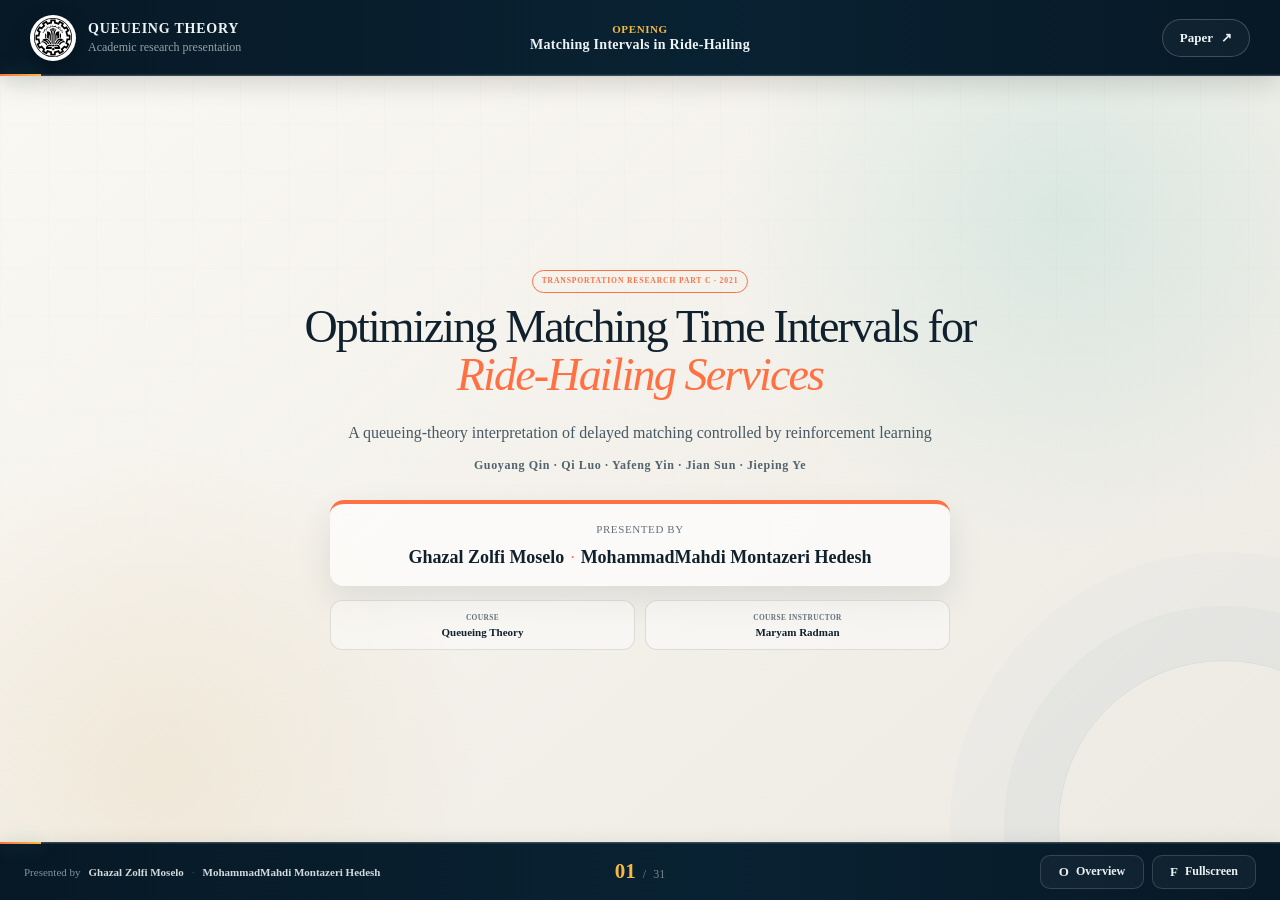
==== presentation.html @ 7c6fb38f "V1" ====
<!DOCTYPE html>

<html lang="en">
<head>
<meta charset="utf-8"/>
<meta content="width=device-width, initial-scale=1, viewport-fit=cover" name="viewport"/>
<meta content="#07111c" name="theme-color"/>
<meta content="Queueing Theory presentation based on Optimizing Matching Time Intervals for Ride-Hailing Services Using Reinforcement Learning." name="description"/>
<title>Ride-Hailing Matching Intervals | Queueing Theory</title>
<link href="favicon.svg" rel="icon" type="image/svg+xml"/>
<link href="reference-base.css" rel="stylesheet"/>
<link href="reference-mobile.css" rel="stylesheet"/>
<link href="queue.css" rel="stylesheet"/>
<link href="presentation-cursor.css" rel="stylesheet"/>
<script>
    window.MathJax = {
      tex: {
        inlineMath: [['\\(', '\\)']],
        displayMath: [['\\[', '\\]']],
        processEscapes: true,
        packages: {'[+]': ['ams']}
      },
      svg: { fontCache: 'global' },
      options: { skipHtmlTags: ['script', 'noscript', 'style', 'textarea', 'pre'] }
    };
  </script>
<script defer="" src="vendor/mathjax/tex-svg.js"></script>
</head>
<body data-chapter="opening">
<div class="presentation-shell">
<header aria-label="Presentation header" class="top-frame">
<a aria-label="Go to title slide" class="university-lockup" data-go="0" href="#slide-1">
<span class="logo-slot"><img alt="Queueing Theory mark" src="logo.svg"/></span>
<span class="lockup-copy">
<strong>Queueing Theory</strong>
<small>Academic research presentation</small>
</span>
</a>
<div aria-live="polite" class="chapter-status">
<span id="chapter-index">Opening</span>
<strong id="chapter-title">Matching Intervals in Ride-Hailing</strong>
</div>
<a class="paper-link" href="paper.pdf" rel="noopener" target="_blank">Paper <span aria-hidden="true">↗</span></a>
<div aria-hidden="true" class="top-progress"><span id="top-progress-bar"></span></div>
</header>
<main aria-label="Slide presentation" class="slide-stage" id="presentation">
<section aria-hidden="false" class="slide is-active theme-opening" data-chapter="Opening" data-title="Matching Intervals in Ride-Hailing" id="slide-1">
<div class="hero-slide hero-slide-centered">
<div class="hero-copy">
<p class="eyebrow"><span>Transportation Research Part C · 2021</span></p>
<h1 class="display-title">Optimizing Matching Time Intervals for<br/><em>Ride-Hailing Services</em></h1>
<p class="lead hero-subtitle">A queueing-theory interpretation of delayed matching controlled by reinforcement learning</p>
<div class="paper-authors">Guoyang Qin · Qi Luo · Yafeng Yin · Jian Sun · Jieping Ye</div>
<div class="presenter-group">
<div class="presenter-block">
<p>Presented by</p>
<div class="presenter-names"><strong>Ghazal Zolfi Moselo</strong><i aria-hidden="true">·</i><strong>MohammadMahdi Montazeri Hedesh</strong></div>
</div>
<div class="title-meta-row">
<div><span>Course</span><strong>Queueing Theory</strong></div>
<div><span>Course Instructor</span><strong>Maryam Radman</strong></div>
</div>
</div>
</div>
</div>
</section>
<section aria-hidden="true" class="slide theme-opening" data-chapter="Opening" data-title="Presentation Roadmap" id="slide-2">
<div class="slide-heading">
<p class="eyebrow type-eyebrow">Presentation roadmap</p>
<h2 class="type-slide-title">From a Queueing Trade-Off to a Learned Matching Policy</h2>
</div>
<div class="slide-content">
<div class="roadmap-grid six-roadmap">
<article data-go="2" role="button" tabindex="0"><span class="type-card-label">01</span><h3 class="type-card-title">Operational Problem</h3><p class="type-body-copy">Instantaneous versus delayed passenger-driver matching.</p></article>
<article data-go="5" role="button" tabindex="0"><span class="type-card-label">02</span><h3 class="type-card-title">Queueing Model</h3><p class="type-body-copy">Double-ended queues, state transitions, patience, and waiting costs.</p></article>
<article data-go="11" role="button" tabindex="0"><span class="type-card-label">03</span><h3 class="type-card-title">Simulator</h3><p class="type-body-copy">Spatial grids, Hold/Match decisions, and bipartite assignment.</p></article>
<article data-go="14" role="button" tabindex="0"><span class="type-card-label">04</span><h3 class="type-card-title">RL Control</h3><p class="type-body-copy">POMDP, Actor-Critic, ACER, network flow, and reward design.</p></article>
<article data-go="22" role="button" tabindex="0"><span class="type-card-label">05</span><h3 class="type-card-title">Evidence</h3><p class="type-body-copy">Shanghai data, experiments, training curves, and wait-time results.</p></article>
<article data-go="27" role="button" tabindex="0"><span class="type-card-label">06</span><h3 class="type-card-title">Interpretation</h3><p class="type-body-copy">Generalization, learned grid policy, limitations, and conclusions.</p></article>
</div>
</div>
</section>
<section aria-hidden="true" class="slide theme-problem" data-chapter="Problem" data-title="Instantaneous or Delayed Matching?" id="slide-3">
<div class="slide-heading compact-heading">
<p class="eyebrow type-eyebrow">Practical decision</p>
<h2 class="type-slide-title">Match Now or Wait for Better Alternatives?</h2>
</div>
<div class="slide-content split-figure-layout">
<div class="figure-card large-figure"><img alt="Instantaneous versus delayed matching illustration from the paper" src="assets/fig1_instant_delayed.png"/></div>
<div class="stacked-insights">
<article><span class="type-card-label">Match now</span><h3 class="type-card-title">Low matching delay</h3><p class="type-body-copy">Passengers are assigned immediately, but the available driver may be far away.</p></article>
<article class="accent-card"><span class="type-card-label">Delay briefly</span><h3 class="type-card-title">Thicker matching pool</h3><p class="type-body-copy">More passenger-driver combinations can reduce pickup distance and pickup waiting time.</p></article>
<div class="decision-banner type-banner">The platform controls <strong class="type-banner">when</strong> to release buffered participants into the assignment problem.</div>
</div>
</div>
<p class="source-note type-caption">Paper Fig. 1.</p>
</section>
<section aria-hidden="true" class="slide theme-problem" data-chapter="Problem" data-title="Objective and Contributions" id="slide-4">
<div class="slide-heading">
<p class="eyebrow type-eyebrow">Research objective</p>
<h2 class="type-slide-title">Select the Matching Interval to Minimize Passenger Wait</h2>
</div>
<div class="slide-content">
<div class="objective-layout queue-objective-layout">
<div class="objective-box">
<small class="type-card-label">Control variable</small>
<strong class="type-card-title">Hold or Match</strong>
<p class="type-body-copy">The decision is taken repeatedly and can differ across spatial grids.</p>
</div>
<div class="contribution-grid contribution-three">
<article><span class="type-card-label">01</span><h3 class="type-card-title">Queue-aware reward</h3><p class="type-body-copy">Decomposes delayed waiting costs into informative step-wise signals.</p></article>
<article><span class="type-card-label">02</span><h3 class="type-card-title">Spatial control</h3><p class="type-body-copy">Balances representation detail against the action-space burden of asynchronous matching.</p></article>
<article><span class="type-card-label">03</span><h3 class="type-card-title">Operational insight</h3><p class="type-body-copy">Identifies when controlled delay is useful and when instantaneous matching dominates.</p></article>
</div>
</div>
<div class="one-line-claim type-banner"><span class="type-card-label">Central emphasis</span><strong class="type-banner">Queue dynamics determine the trade-off; reinforcement learning supplies the adaptive controller.</strong></div>
</div>
</section>
<section aria-hidden="true" class="slide theme-problem" data-chapter="Problem" data-title="Literature and Research Gap" id="slide-5">
<div class="slide-heading">
<p class="eyebrow type-eyebrow">Literature review and gap</p>
<h2 class="type-slide-title">Analytical Structure Meets Data-Driven Control</h2>
</div>
<div class="slide-content literature-layout">
<div class="method-columns">
<article><small class="type-card-label">Queueing and analytical models</small><h3 class="type-card-title">Known dynamics and stylized assumptions</h3><p class="type-body-copy">Provide interpretable optimality results under stationary arrivals, parametric behavior, or simplified abandonment rules.</p></article>
<article><small class="type-card-label">MDP and optimization models</small><h3 class="type-card-title">Sequential control with explicit state transitions</h3><p class="type-body-copy">Capture intertemporal effects, but exact dynamic programs become intractable in large spatial systems.</p></article>
<article><small class="type-card-label">Reinforcement learning</small><h3 class="type-card-title">Nonparametric adaptive control</h3><p class="type-body-copy">Learns from sampled transitions, yet must cope with high-dimensional state, delayed rewards, and correlated experience.</p></article>
</div>
<div class="gap-banner">
<div><span class="type-card-label">Reality</span><strong class="type-banner">Ride-hailing demand and supply are spatial, non-stationary, and affected by previous matching decisions.</strong></div>
<div><span class="type-card-label">Research gap</span><strong class="type-banner">A practical policy must learn adaptive matching delays without assuming known transition dynamics.</strong></div>
</div>
</div>
</section>
<section aria-hidden="true" class="slide theme-model" data-chapter="Queueing Model" data-title="System as a Queue" id="slide-6">
<div class="slide-heading">
<p class="eyebrow type-eyebrow">Queueing characterization</p>
<h2 class="type-slide-title">A Dynamic Spatial Double-Ended Multi-Server Queue</h2>
</div>
<div class="slide-content">
<div class="queue-system-flow">
<article class="arrival-node"><span class="type-card-label">Passenger arrivals</span><strong class="type-data-value">\(\lambda_P\)</strong><p class="type-body-copy">Trip requests join a waiting buffer.</p></article>
<i>→</i>
<article class="buffer-node"><span class="type-card-label">Two-sided buffer</span><strong class="type-data-value">\(N_P,\,N_D\)</strong><p class="type-body-copy">Unmatched passengers and idle drivers accumulate and carry over.</p></article>
<i>→</i>
<article class="matching-node accent-card"><span class="type-card-label">Batch matching</span><strong class="type-data-value">Hold / Match</strong><p class="type-body-copy">Each grid either retains the queue or releases it to global assignment.</p></article>
<i>→</i>
<article class="service-node"><span class="type-card-label">Vehicle servers</span><strong class="type-data-value">\(\lambda_D\)</strong><p class="type-body-copy">Matched drivers become occupied; unmatched drivers remain idle.</p></article>
</div>
<div class="queue-characteristics">
<span class="type-card-label">Double-ended queue</span><span class="type-card-label">Dynamic server availability</span><span class="type-card-label">Spatial dependence</span><span class="type-card-label">Carryover state</span><span class="type-card-label">Balking and reneging</span><span class="type-card-label">Batch service epochs</span>
</div>
</div>
</section>
<section aria-hidden="true" class="slide theme-model" data-chapter="Queueing Model" data-title="Analytical Assumptions" id="slide-7">
<div class="slide-heading compact-heading">
<p class="eyebrow type-eyebrow">Deque approximation</p>
<h2 class="type-slide-title">Assumptions Used to Expose the Matching-Delay Trade-Off</h2>
</div>
<div class="slide-content">
<div class="assumption-grid">
<article><b>01</b><h3 class="type-card-title">Independent Poisson arrivals</h3><p class="type-body-copy">Passengers and idle drivers arrive with stationary rates \(\lambda_P\) and \(\lambda_D\).</p></article>
<article><b>02</b><h3 class="type-card-title">Uniform spatial locations</h3><p class="type-body-copy">Arrivals are uniformly distributed in a square area of size \(d\times d\).</p></article>
<article><b>03</b><h3 class="type-card-title">Periodic matching</h3><p class="type-body-copy">Bipartite matching is executed at \(t\in\{\Delta t,2\Delta t,3\Delta t,\ldots\}\).</p></article>
<article><b>04</b><h3 class="type-card-title">Carryover of unmatched participants</h3><p class="type-body-copy">Unmatched passengers and drivers return to the buffer for later intervals.</p></article>
<article><b>05</b><h3 class="type-card-title">Patience threshold</h3><p class="type-body-copy">Participants may balk or renege when expected waiting exceeds \(t_{\max}\).</p></article>
<article><b>06</b><h3 class="type-card-title">Pickup-time estimate</h3><p class="type-body-copy">Pickup time equals Manhattan distance divided by average speed \(v\).</p></article>
</div>
<div class="note-strip type-banner"><strong class="type-banner">Stationary arrivals:</strong> optimize a fixed \(\Delta t\). <strong class="type-banner">Non-stationary arrivals:</strong> learn an adaptive policy.</div>
</div>
</section>
<section aria-hidden="true" class="slide theme-model" data-chapter="Queueing Model" data-title="Hold and Match Transitions" id="slide-8">
<div class="slide-heading compact-heading">
<p class="eyebrow type-eyebrow">Queue-state evolution</p>
<h2 class="type-slide-title">Hold and Match Decisions Update Both Queues</h2>
</div>
<div class="slide-content transition-layout">
<div class="transition-claim type-banner">\[
          \text{New queue population}
          =\text{Previous queue population}
          +\text{New arrivals}
          -\text{Successful matches}.
        \]</div>
<div class="transition-columns">
<article>
<span class="action-label hold-label type-card-label">Hold: \(i\in S_0\)</span>
            \[
            \begin{aligned}
            N_P(i,t)&amp;=N_P(i,t-1)+n_P(i,t-1:t),\\
            N_D(i,t)&amp;=N_D(i,t-1)+n_D(i,t-1:t).
            \end{aligned}
            \]
            <p class="type-body-copy">No pair is removed; both sides remain available for a later matching epoch.</p>
</article>
<article class="accent-card">
<span class="action-label match-label type-card-label">Match: \(i\in S_1\)</span>
            \[
            \begin{aligned}
            N_M(i,t)&amp;=\min\{N_P(i,t^-),N_D(i,t^-)\},\\
            N_P(i,t)&amp;=N_P(i,t^-)-N_M(i,t),\\
            N_D(i,t)&amp;=N_D(i,t^-)-N_M(i,t).
            \end{aligned}
            \]
            <p class="type-body-copy">New arrivals are added first; successful matches then leave both queues.</p>
</article>
</div>
</div>
</section>
<section aria-hidden="true" class="slide theme-model" data-chapter="Queueing Model" data-title="Queueing-Theory Foundations" id="slide-9">
<div class="slide-heading compact-heading">
<p class="eyebrow type-eyebrow">Connection to course material</p>
<h2 class="type-slide-title">Queueing-Theory Foundations of the Model</h2>
</div>
<div class="slide-content">
<div class="foundation-grid">
<article><b class="type-card-title">Poisson arrivals</b><span class="type-body-copy">Independent arrival streams \(\lambda_P\) and \(\lambda_D\).</span></article>
<article><b class="type-card-title">Double-ended queue</b><span class="type-body-copy">Demand and supply wait until compatible pairs are formed.</span></article>
<article><b class="type-card-title">Dynamic multi-server capacity</b><span class="type-body-copy">Idle drivers act as servers whose availability evolves over time.</span></article>
<article><b class="type-card-title">Batch or delayed service</b><span class="type-body-copy">Service is triggered at selected matching epochs rather than continuously.</span></article>
<article><b class="type-card-title">Queue-state transitions</b><span class="type-body-copy">Arrivals, carryover, and matches determine the next state.</span></article>
<article><b class="type-card-title">Two waiting components</b><span class="type-body-copy">Matching wait plus pickup wait define passenger delay.</span></article>
<article><b class="type-card-title">Balking and reneging</b><span class="type-body-copy">Finite patience can remove customers before service.</span></article>
<article><b class="type-card-title">Utilization and balance</b><span class="type-body-copy">The supply-demand ratio shapes congestion and the value of delay.</span></article>
<article><b class="type-card-title">Stationarity</b><span class="type-body-copy">Fixed \(\Delta t\) is meaningful under stationary conditions; adaptive control is needed otherwise.</span></article>
<article><b class="type-card-title">MDP and POMDP extension</b><span class="type-body-copy">Queue state becomes a controlled Markov state, then a partially observed state after aggregation.</span></article>
</div>
</div>
</section>
<section aria-hidden="true" class="slide theme-model" data-chapter="Queueing Model" data-title="Central Waiting-Time Trade-Off" id="slide-10">
<div class="slide-heading compact-heading">
<p class="eyebrow type-eyebrow">Central analytical result</p>
<h2 class="type-slide-title">Delay Raises Matching Wait, but Can Lower Pickup Wait</h2>
</div>
<div class="slide-content tradeoff-layout">
<div class="tradeoff-formulas">
<div class="formula-card red-formula">\[\Delta t\uparrow\quad\Rightarrow\quad W_{\mathrm{matching}}\uparrow\]</div>
<div class="formula-card green-formula">\[\Delta t\uparrow\quad\Rightarrow\quad W_{\mathrm{pickup}}\downarrow\]</div>
<div class="formula-card total-formula">\[W_{\mathrm{total}}=W_{\mathrm{matching}}+W_{\mathrm{pickup}}\]</div>
<p class="type-body-copy">The opposing slopes create a U-shaped total-wait curve and an optimal matching interval.</p>
</div>
<div class="figure-card"><img alt="Matching, pickup, and total waiting time curves" src="assets/fig2_tradeoff.png"/></div>
</div>
<p class="source-note type-caption">Paper Fig. 2.</p>
</section>
<section aria-hidden="true" class="slide theme-model" data-chapter="Queueing Model" data-title="Where Is Delay Valuable?" id="slide-11">
<div class="slide-heading compact-heading">
<p class="eyebrow type-eyebrow">Stationary policy surface</p>
<h2 class="type-slide-title">Longer Delays Are Most Valuable Near Supply-Demand Balance</h2>
</div>
<div class="slide-content split-figure-layout contours-layout">
<div class="figure-card large-figure"><img alt="Contour plots of minimum total wait and optimal interval" src="assets/fig3_contours.png"/></div>
<div class="stacked-insights">
<article><span class="type-card-label">Balanced market</span><h3 class="type-card-title">\(\lambda_P\approx\lambda_D\)</h3><p class="type-body-copy">The optimal \(\Delta t\) becomes longer because a thicker pool can improve pair quality.</p></article>
<article><span class="type-card-label">Severe imbalance</span><h3 class="type-card-title">\(|\lambda_P-\lambda_D|\) is large</h3><p class="type-body-copy">Additional delay adds waiting without producing enough useful alternatives.</p></article>
<div class="decision-banner type-banner">Core policy intuition: <strong class="type-banner">delay selectively, not universally.</strong></div>
</div>
</div>
<p class="source-note type-caption">Paper Fig. 3.</p>
</section>
<section aria-hidden="true" class="slide theme-method" data-chapter="Simulator" data-title="Queueing-Based Simulator" id="slide-12">
<div class="slide-heading compact-heading">
<p class="eyebrow type-eyebrow">Learning environment</p>
<h2 class="type-slide-title">The Simulator Links Queue Dynamics to Reinforcement Learning</h2>
</div>
<div class="slide-content split-figure-layout dark-layout">
<div class="figure-card light-figure large-figure"><img alt="Online ride-hailing simulator workflow" src="assets/fig4_simulator.png"/></div>
<div class="stacked-insights dark-insights">
<article><span class="type-card-label">1. Buffer</span><h3 class="type-card-title">Collect passenger requests</h3><p class="type-body-copy">New and unmatched requests remain queued.</p></article>
<article><span class="type-card-label">2. Action</span><h3 class="type-card-title">Retain or release</h3><p class="type-body-copy">Hold preserves the batch; Match sends participants to assignment.</p></article>
<article><span class="type-card-label">3. Assignment</span><h3 class="type-card-title">Minimize pickup time</h3><p class="type-body-copy">Matched requests enter vehicle servers; unmatched requests circulate back.</p></article>
</div>
</div>
<p class="source-note type-caption">Paper Fig. 4.</p>
</section>
<section aria-hidden="true" class="slide theme-method" data-chapter="Simulator" data-title="Spatial Grid Actions" id="slide-13">
<div class="slide-heading compact-heading">
<p class="eyebrow type-eyebrow">Spatially dependent control</p>
<h2 class="type-slide-title">Each Grid Chooses Hold or Match</h2>
</div>
<div class="slide-content grid-action-layout">
<div class="figure-card light-figure"><img alt="Grid-based actions and subareas" src="assets/fig5_grid_actions.png"/></div>
<div class="action-matrix-card">
<span class="type-card-label">Example action matrix</span>
<div aria-label="Example Hold Match matrix" class="binary-grid">
<b class="type-binary-digit">0</b><b class="one type-binary-digit">1</b><b class="type-binary-digit">0</b><b class="type-binary-digit">0</b><b class="one type-binary-digit">1</b><b class="one type-binary-digit">1</b>
<b class="one type-binary-digit">1</b><b class="type-binary-digit">0</b><b class="one type-binary-digit">1</b><b class="one type-binary-digit">1</b><b class="type-binary-digit">0</b><b class="type-binary-digit">0</b>
<b class="one type-binary-digit">1</b><b class="type-binary-digit">0</b><b class="one type-binary-digit">1</b><b class="one type-binary-digit">1</b><b class="type-binary-digit">0</b><b class="type-binary-digit">0</b>
</div>
<div class="legend-row"><span class="type-card-label"><i class="hold-dot"></i>Hold \((0)\)</span><span class="type-card-label"><i class="match-dot"></i>Match \((1)\)</span></div>
<p class="type-body-copy">All grids with action \(1\) form subarea \(S_1\) and participate in a global match. Grids with action \(0\) remain in \(S_0\).</p>
</div>
</div>
<p class="source-note type-caption">Paper Fig. 5.</p>
</section>
<section aria-hidden="true" class="slide theme-method" data-chapter="Simulator" data-title="Second-Stage Assignment" id="slide-14">
<div class="slide-heading compact-heading">
<p class="eyebrow type-eyebrow">Global matching stage</p>
<h2 class="type-slide-title">Timing First, Minimum-Cost Assignment Second</h2>
</div>
<div class="slide-content assignment-layout">
<div class="objective-box light-math-box">
<small class="type-card-label">Linear sum assignment problem</small>
          \[
          \begin{aligned}
          \min_{x_{ij}}\quad &amp;\sum_{i=1}^{n}\sum_{j=1}^{n}T_{ij}x_{ij}\\
          \text{s.t.}\quad &amp;\sum_{j=1}^{n}x_{ij}=1,\qquad
          \sum_{i=1}^{n}x_{ij}=1,\\
          &amp;x_{ij}\in\{0,1\}.
          \end{aligned}
          \]
        </div>
<div class="assignment-cards">
<article><b class="type-card-title">Edge cost</b><p class="type-body-copy">\(T_{ij}\) is the pickup time from driver \(i\) to passenger \(j\), estimated from Manhattan distance and speed \(v\).</p></article>
<article><b class="type-card-title">Unequal queue lengths</b><p class="type-body-copy">The cost matrix is padded to \(n=\max(N_D,N_P)\) using a large value \(M\).</p></article>
<article><b class="type-card-title">Carryover</b><p class="type-body-copy">Unmatched passengers and drivers return to the buffer and influence the next state.</p></article>
<article><b class="type-card-title">Two-stage logic</b><p class="type-body-copy">RL decides <em>when and where</em>; optimization decides <em>who matches with whom</em>.</p></article>
</div>
</div>
</section>
<section aria-hidden="true" class="slide theme-method" data-chapter="RL Control" data-title="MDP and POMDP" id="slide-15">
<div class="slide-heading compact-heading">
<p class="eyebrow type-eyebrow">Sequential decision model</p>
<h2 class="type-slide-title">State Aggregation Turns the MDP into a POMDP</h2>
</div>
<div class="slide-content mdp-layout">
<div aria-label="MDP loop" class="mdp-loop">
<div><span class="type-card-label">Observation</span><strong class="type-data-value">\(O(t)\)</strong></div><i>→</i>
<div><span class="type-card-label">Action</span><strong class="type-data-value">\(A(t)\)</strong></div><i>→</i>
<div><span class="type-card-label">Transition</span><strong class="type-data-value">\(p(s'\mid s,a)\)</strong></div><i>→</i>
<div><span class="type-card-label">Reward</span><strong class="type-data-value">\(R(t)\)</strong></div><i>↺</i>
</div>
<div class="observation-card">
<span class="type-card-label">Grid observation</span>
          \[
          O_i(t)=\left(N_P(i,t),N_D(i,t),\lambda_P(i,t),\lambda_D(i,t)\right).
          \]
          <p class="type-body-copy">The complete state would also contain exact request details, driver locations, timestamps, and future demand information.</p>
</div>
<div class="partial-observation-banner type-banner"><strong class="type-banner">POMDP:</strong> the aggregated observation is compact enough to learn from, but it does not contain the complete system state.</div>
</div>
</section>
<section aria-hidden="true" class="slide theme-method" data-chapter="RL Control" data-title="Policy Gradient Family" id="slide-16">
<div class="slide-heading compact-heading">
<p class="eyebrow type-eyebrow">Learning mechanisms</p>
<h2 class="type-slide-title">Policy Gradient Methods Learn the Hold/Match Policy Directly</h2>
</div>
<div class="slide-content">
<div class="rl-method-grid">
<article><span class="type-card-label">Policy Gradient</span><h3 class="type-card-title">Optimize a parameterized policy</h3><p class="type-body-copy">Adjust \(\pi_\theta(a\mid s)\) in the direction of higher expected return.</p></article>
<article><span class="type-card-label">REINFORCE</span><h3 class="type-card-title">Monte Carlo return</h3><p class="type-body-copy">Uses sampled future return \(G(t)\) to update the policy, with high variance.</p></article>
<article><span class="type-card-label">Actor-Critic</span><h3 class="type-card-title">Policy plus value estimate</h3><p class="type-body-copy">The Actor selects actions; the Critic estimates long-run value and enables bootstrapping.</p></article>
<article class="accent-card"><span class="type-card-label">ACER</span><h3 class="type-card-title">Actor-Critic with experience replay</h3><p class="type-body-copy">Reuses experience to improve sample efficiency and stabilize training.</p></article>
</div>
<div class="formula-strip">\[G(t)\leftarrow R(t)+\gamma V_w(O(t+1))\]</div>
</div>
</section>
<section aria-hidden="true" class="slide theme-method" data-chapter="RL Control" data-title="Conceptual Neural Architecture" id="slide-17">
<div class="slide-heading compact-heading">
<p class="eyebrow type-eyebrow">Conceptual architecture</p>
<h2 class="type-slide-title">Actor-Critic Maps Observations to Grid Actions</h2>
</div>
<div class="slide-content architecture-layout">
<div aria-label="Conceptual actor critic neural network" class="conceptual-diagram" role="img">
<div class="arch-block input-block"><span class="type-card-label">Input</span><strong class="type-data-value">Grid observation vector</strong><small class="type-body-copy">\(N_P,N_D,\lambda_P,\lambda_D\) for all grids</small></div>
<i>→</i>
<div class="arch-block hidden-block"><span class="type-card-label">Conceptual hidden layers</span><div class="nodes"><b></b><b></b><b></b><b></b><b></b><b></b></div><small class="type-body-copy">Fully connected representation</small></div>
<i>→</i>
<div class="dual-output">
<div class="arch-block actor-block"><span class="type-card-label">Actor</span><strong class="type-data-value">\(\pi_\theta(a\mid O)\)</strong><small class="type-body-copy">Probabilities over action-scheme IDs</small></div>
<div class="arch-block critic-block"><span class="type-card-label">Critic</span><strong class="type-data-value">\(V_w(O)\)</strong><small class="type-body-copy">Estimated long-term state value</small></div>
</div>
<i>→</i>
<div class="arch-block mapping-block"><span class="type-card-label">Mapping</span><strong class="type-data-value">Action ID → binary grid matrix</strong><div class="mini-action-grid"><b class="type-binary-digit">0</b><b class="one type-binary-digit">1</b><b class="type-binary-digit">0</b><b class="one type-binary-digit">1</b><b class="one type-binary-digit">1</b><b class="type-binary-digit">0</b></div></div>
</div>
<div class="architecture-warning type-banner"><strong class="type-banner">Conceptual Architecture:</strong> the paper does not report exact layer sizes, neuron counts, or activation functions; none are invented here.</div>
</div>
</section>
<section aria-hidden="true" class="slide theme-method" data-chapter="RL Control" data-title="Three Practical Adaptations" id="slide-18">
<div class="slide-heading">
<p class="eyebrow type-eyebrow">Implementation adaptations</p>
<h2 class="type-slide-title">Three Adaptations Enable Spatial Delayed Matching</h2>
</div>
<div class="slide-content">
<div class="adaptation-grid">
<article><span class="type-card-label">01</span><h3 class="type-card-title">Action-scheme mapping</h3><p class="type-body-copy">A one-dimensional action ID is mapped to a multi-binary Hold/Match matrix with up to \(2^{|S|}\) schemes.</p></article>
<article><span class="type-card-label">02</span><h3 class="type-card-title">Experience replay</h3><p class="type-body-copy">Previously sampled transitions are reused, increasing sample efficiency and reducing step-wise correlation.</p></article>
<article><span class="type-card-label">03</span><h3 class="type-card-title">Partial-episode bootstrapping</h3><p class="type-body-copy">Episode time limits are not treated as true terminal states, preventing biased value updates.</p></article>
</div>
<div class="one-line-claim dark-claim type-banner"><span class="type-card-label">Why ACER?</span><strong class="type-banner">Rare, correlated, high-dimensional experiences should not be discarded after one update.</strong></div>
</div>
</section>
<section aria-hidden="true" class="slide theme-method" data-chapter="RL Control" data-title="Sparse Rewards" id="slide-19">
<div class="slide-heading compact-heading">
<p class="eyebrow type-eyebrow">Reward-design challenge</p>
<h2 class="type-slide-title">A Naive Reward Arrives Only When Matching Occurs</h2>
</div>
<div class="slide-content split-figure-layout dark-layout">
<div class="figure-card light-figure large-figure"><img alt="Step-wise pickup-wait decomposition" src="assets/fig6_reward_decomp.png"/></div>
<div class="stacked-insights dark-insights">
<article><span class="type-card-label">Problem</span><h3 class="type-card-title">Holding appears artificially attractive</h3><p class="type-body-copy">When the action is Hold, the immediate reward can remain zero while matching produces a negative waiting cost.</p></article>
<article><span class="type-card-label">Consequence</span><h3 class="type-card-title">Weak credit assignment</h3><p class="type-body-copy">The agent struggles to connect a long sequence of Hold actions to a distant eventual cost.</p></article>
<article class="accent-card"><span class="type-card-label">Remedy</span><h3 class="type-card-title">Step-wise decomposition</h3><p class="type-body-copy">Spread matching and pickup waiting penalties across the passenger's queueing lifetime.</p></article>
</div>
</div>
<p class="source-note type-caption">Paper Fig. 6.</p>
</section>
<section aria-hidden="true" class="slide theme-method" data-chapter="RL Control" data-title="Reward Decomposition" id="slide-20">
<div class="slide-heading compact-heading">
<p class="eyebrow type-eyebrow">Queue-aware objective</p>
<h2 class="type-slide-title">The Reward Separates Matching-Wait and Pickup-Wait Costs</h2>
</div>
<div class="slide-content reward-layout">
<div class="reward-equations">
<article><span class="type-card-label">Matching-wait reward</span>\[R_m(t)=-\sum_{i\in S}\left[N_P(i,t-1)+\tau_m\bigl(n_P(i,t-1:t)\bigr)\right]\]</article>
<article><span class="type-card-label">Pickup-wait reward</span>\[R_p(t)=R_p(S_0,t)+R_p(S_1,t)\]</article>
<article class="accent-card"><span class="type-card-label">Weighted total reward</span>\[R_w(t)=c_mR_m(t)+c_pR_p(t)\]</article>
</div>
<div class="reward-interpretation">
<h3 class="type-card-title">Operational meaning</h3>
<p class="type-body-copy">\(R_m\) penalizes every extra step spent waiting for a match. \(R_p\) credits or penalizes the change in expected pickup cost caused by holding or matching.</p>
<div class="weight-card"><span class="type-card-label">Experiment weights</span><strong>\(c_m=4,\qquad c_p=1\)</strong><small class="type-body-copy">Matching uncertainty is treated as more costly than post-match pickup waiting.</small></div>
</div>
</div>
</section>
<section aria-hidden="true" class="slide theme-evidence" data-chapter="Evidence" data-title="Shanghai Dataset" id="slide-21">
<div class="slide-heading compact-heading">
<p class="eyebrow type-eyebrow">Real-world data</p>
<h2 class="type-slide-title">Shanghai Data Reveals Uneven Supply and Demand</h2>
</div>
<div class="slide-content split-figure-layout">
<div class="figure-card large-figure"><img alt="Shanghai downtown grid and temporal distributions" src="assets/fig8_shanghai.png"/></div>
<div class="dataset-facts">
<article><span class="type-card-label">Period</span><strong class="type-data-value">March 2011</strong><p class="type-body-copy">One week of trip, trajectory, and operational-status records.</p></article>
<article><span class="type-card-label">Fleet</span><strong class="type-data-value">Nearly 9,000 taxis</strong><p class="type-body-copy">Taxi ID, time, location, speed, bearing, and occupied/idle status.</p></article>
<article><span class="type-card-label">Study area</span><strong class="type-data-value">Downtown Shanghai</strong><p class="type-body-copy">The area inside the Outer Ring Road captures more than \(80\%\) of trips.</p></article>
<article><span class="type-card-label">Spatial partitions</span><strong class="type-data-value">\(1\times1,\ 1\times2,\ 3\times2\)</strong><p class="type-body-copy">Six-grid control balances spatial detail and action dimensionality.</p></article>
</div>
</div>
<p class="source-note type-caption">Paper Fig. 8.</p>
</section>
<section aria-hidden="true" class="slide theme-evidence" data-chapter="Evidence" data-title="Experimental Setup" id="slide-22">
<div class="slide-heading compact-heading">
<p class="eyebrow type-eyebrow">Training protocol</p>
<h2 class="type-slide-title">Episodes Recreate the Morning Peak After a Controlled Warm-Up</h2>
</div>
<div class="slide-content experiment-layout">
<div class="figure-card"><img alt="Experimental setup and model training" src="assets/fig9_experiment_setup.png"/></div>
<div class="experiment-parameters">
<article><b class="type-card-title">Start</b><span class="type-body-copy">Simulation begins at 08:00.</span></article>
<article><b class="type-card-title">Warm-up</b><span class="type-body-copy">10 minutes of instantaneous matching.</span></article>
<article><b class="type-card-title">Episode</b><span class="type-body-copy">10 minutes of learned interaction.</span></article>
<article><b class="type-card-title">Training</b><span class="type-body-copy">1,000,000 environment steps.</span></article>
<article><b class="type-card-title">Costs</b><span class="type-body-copy">\(c_m=4\), \(c_p=1\).</span></article>
<article><b class="type-card-title">Pickup speed</b><span class="type-body-copy">\(v=20\,\mathrm{km/h}\).</span></article>
</div>
</div>
<p class="source-note type-caption">Paper Fig. 9.</p>
</section>
<section aria-hidden="true" class="slide theme-evidence" data-chapter="Evidence" data-title="Trade-Off in Real Data" id="slide-23">
<div class="slide-heading compact-heading">
<p class="eyebrow type-eyebrow">Empirical queue behavior</p>
<h2 class="type-slide-title">The U-Shape Appears Only in a Moderate Supply-Demand Regime</h2>
</div>
<div class="slide-content split-figure-layout">
<div class="figure-card large-figure"><img alt="Real-world waiting cost trade-off under driver occupancy levels" src="assets/fig10_real_tradeoff.png"/></div>
<div class="stacked-insights">
<article><span class="type-card-label">Moderate occupancy</span><h3 class="type-card-title">\(70\%\)</h3><p class="type-body-copy">Total wait cost is U-shaped: pickup savings initially exceed the added matching delay.</p></article>
<article><span class="type-card-label">High or low occupancy</span><h3 class="type-card-title">\(\ge 80\%\) or \(\le 50\%\)</h3><p class="type-body-copy">Total wait generally rises with the interval; instantaneous matching is preferred.</p></article>
<div class="decision-banner type-banner">The slope of <strong class="type-banner">pickup wait</strong>, not matching wait, determines whether the U-shape emerges.</div>
</div>
</div>
<p class="source-note type-caption">Paper Fig. 10.</p>
</section>
<section aria-hidden="true" class="slide theme-evidence" data-chapter="Evidence" data-title="Training Performance" id="slide-24">
<div class="slide-heading compact-heading">
<p class="eyebrow type-eyebrow">Algorithm comparison</p>
<h2 class="type-slide-title">ACER \(3\times2\) Reaches the Fixed-Interval Benchmark</h2>
</div>
<div class="slide-content split-figure-layout">
<div class="figure-card large-figure"><img alt="Training curves for fixed interval, ACER and Actor-Critic" src="assets/fig11_training.png"/></div>
<div class="stacked-insights">
<article><span class="type-card-label">Fixed baseline</span><h3 class="type-card-title">About \(40\) seconds</h3><p class="type-body-copy">The best historical fixed interval yields a total wait cost near \(371.20\) hours.</p></article>
<article><span class="type-card-label">ACER</span><h3 class="type-card-title">Stable with \(3\times2\)</h3><p class="type-body-copy">Converged performance is comparable to the fixed baseline.</p></article>
<article><span class="type-card-label">Actor-Critic</span><h3 class="type-card-title">Higher variance</h3><p class="type-body-copy">Only the \(1\times2\) case converges, at roughly \(380\) hours.</p></article>
</div>
</div>
<p class="source-note type-caption">Paper Fig. 11.</p>
</section>
<section aria-hidden="true" class="slide theme-evidence" data-chapter="Evidence" data-title="Wait-Time Results" id="slide-25">
<div class="slide-heading compact-heading">
<p class="eyebrow type-eyebrow">Performance table</p>
<h2 class="type-slide-title">ACER Cuts Pickup Wait Enough to Offset Its Longer Matching Delay</h2>
</div>
<div class="slide-content result-layout">
<div class="result-table-wrap">
<table class="result-table">
<thead><tr><th>Strategy</th><th>Matching wait</th><th>Pickup wait</th><th>Total wait</th></tr></thead>
<tbody>
<tr><td>Instantaneous</td><td>\(3.01\,\mathrm{s}\)</td><td>\(675.71\,\mathrm{s}\)</td><td>\(678.72\,\mathrm{s}\)</td></tr>
<tr><td>Optimal fixed interval</td><td>\(21.20\,\mathrm{s}\)</td><td>\(525.69\,\mathrm{s}\)</td><td>\(546.89\,\mathrm{s}\)</td></tr>
<tr class="highlight-row"><td>ACER \((3\times2)\)</td><td>\(26.95\,\mathrm{s}\)</td><td>\(513.22\,\mathrm{s}\)</td><td>\(540.17\,\mathrm{s}\)</td></tr>
</tbody>
</table>
<div class="result-delta-grid">
<article><span>Matching wait</span><strong>+23.94 s</strong><p class="type-body-copy">ACER waits longer before assignment.</p></article>
<article><span>Pickup wait</span><strong>−162.49 s</strong><p class="type-body-copy">A thicker pool produces much closer matches.</p></article>
<article class="accent-card"><span>Net total wait</span><strong>−138.55 s</strong><p class="type-body-copy">The pickup saving dominates the matching delay.</p></article>
</div>
</div>
<div class="big-result-card">
<span class="type-card-label">Reduction versus instantaneous matching</span>
<strong>\(20.41\%\)</strong>
<p class="type-body-copy">ACER achieves the lowest reported mean total wait in Table 1 and performs on par with the historically optimized fixed baseline.</p>
</div>
</div>
</section>
<section aria-hidden="true" class="slide theme-evidence" data-chapter="Evidence" data-title="Generalization" id="slide-26">
<div class="slide-heading compact-heading">
<p class="eyebrow type-eyebrow">Across times and days</p>
<h2 class="type-slide-title">The Learned Policy Generalizes Across Similar Regimes</h2>
</div>
<div class="slide-content split-figure-layout">
<div class="figure-card large-figure"><img alt="Generalization experiment bar charts" src="assets/fig12_generalization.png"/></div>
<div class="stacked-insights">
<article><span class="type-card-label">Good transfer</span><h3 class="type-card-title">Weekday 08:00 and weekend 14:00</h3><p class="type-body-copy">ACER stays close to the fixed baseline in total waiting cost.</p></article>
<article><span class="type-card-label">Weak transfer</span><h3 class="type-card-title">Other high-supply periods</h3><p class="type-body-copy">The learned delayed policy is less suitable because near-instantaneous matching is already preferable.</p></article>
<div class="decision-banner type-banner">Proposed extension: a <strong class="type-banner">meta-model</strong> switches between instantaneous and delayed policies.</div>
</div>
</div>
<p class="source-note type-caption">Paper Fig. 12.</p>
</section>
<section aria-hidden="true" class="slide theme-assessment" data-chapter="Interpretation" data-title="Learned Policy Across Six Grids" id="slide-27">
<div class="slide-heading compact-heading">
<p class="eyebrow type-eyebrow">Episodic policy interpretation</p>
<h2 class="type-slide-title">Balanced Active Queues Trigger Delayed Matching</h2>
</div>
<div class="slide-content policy-interpretation-layout">
<figure class="policy-overview-figure figure-card">
<img alt="Complete episodic learned-policy figure; preview shows grids A1 and B1" class="policy-overview-image" src="assets/fig13_policy.png"/>
<figcaption class="type-caption">Preview: grids A1 and B1 · Click to open the complete six-grid figure</figcaption>
</figure>
<div class="policy-rules">
<article><span class="type-card-label">Instantaneous matching</span><p class="type-body-copy">Selected when \(N_D\gg N_P\) or \(N_P\gg N_D\), especially when arrival rates are low or stable.</p></article>
<article class="accent-card"><span class="type-card-label">Controlled delayed matching</span><p class="type-body-copy">Selected when \(N_D\approx N_P\) and \(\lambda_P,\lambda_D\) are sufficiently high to create valuable alternatives.</p></article>
<article><span class="type-card-label">Spatial heterogeneity</span><p class="type-body-copy">Different grids follow different time-varying probabilities because queue populations and arrival rates evolve differently.</p></article>
<div class="policy-lookup type-banner">The learned network can be interpreted as a practical lookup rule based on queue balance and activity level.</div>
</div>
</div>
<p class="source-note type-caption">Paper Fig. 13.</p>
</section>
<section aria-hidden="true" class="slide theme-assessment" data-chapter="Assessment" data-title="Limitations" id="slide-28">
<div class="slide-heading compact-heading">
<p class="eyebrow type-eyebrow">Model limitations</p>
<h2 class="type-slide-title">The Simulator Simplifies Patience, Mobility, and Service</h2>
</div>
<div class="slide-content">
<div class="limitation-grid">
<article><span class="type-card-title">Passenger patience</span><p class="type-body-copy">A fixed patience threshold is used rather than heterogeneous behavior.</p></article>
<article><span class="type-card-title">Driver movement</span><p class="type-body-copy">Idle drivers remain in their current grids instead of repositioning.</p></article>
<article><span class="type-card-title">Driver participation</span><p class="type-body-copy">Drivers are assumed to remain active and do not leave the system.</p></article>
<article><span class="type-card-title">Single rides</span><p class="type-body-copy">The model excludes ride-pooling and the associated matching-queue structure.</p></article>
<article><span class="type-card-title">Offline training</span><p class="type-body-copy">The policy learns in a simulator rather than through live platform interaction.</p></article>
<article><span class="type-card-title">Architecture reporting</span><p class="type-body-copy">Exact network layer sizes and activations are not specified in the paper.</p></article>
</div>
</div>
</section>
<section aria-hidden="true" class="slide theme-assessment" data-chapter="Assessment" data-title="Future Work" id="slide-29">
<div class="slide-heading">
<p class="eyebrow type-eyebrow">Future directions</p>
<h2 class="type-slide-title">From Learned Policy to Online Queue Control</h2>
</div>
<div class="slide-content">
<div class="future-flow">
<article><span class="type-card-label">01</span><h3 class="type-card-title">Analytical threshold</h3><p class="type-body-copy">Quantify when the supply-demand state justifies delayed matching.</p></article><i>→</i>
<article><span class="type-card-label">02</span><h3 class="type-card-title">Meta-policy</h3><p class="type-body-copy">Switch between instantaneous and delayed matching using occupancy and passenger utility.</p></article><i>→</i>
<article><span class="type-card-label">03</span><h3 class="type-card-title">Richer simulator</h3><p class="type-body-copy">Model driver repositioning, departures, heterogeneous patience, and ride-pooling.</p></article><i>→</i>
<article><span class="type-card-label">04</span><h3 class="type-card-title">Online RL</h3><p class="type-body-copy">Learn from real-time dynamics while managing stochasticity, instability, and weak convergence guarantees.</p></article>
</div>
</div>
</section>
<section aria-hidden="true" class="slide theme-closing" data-chapter="Closing" data-title="Conclusion" id="slide-30">
<div class="closing-layout"><p class="eyebrow type-eyebrow"><span class="type-eyebrow">Conclusion</span></p><h2 class="type-slide-title">Delay Helps Only When Queueing Gains Exceed Added Wait</h2><div class="closing-grid">
<article><strong class="type-card-title">Queueing insight</strong><p class="type-body-copy">Balanced and active supply-demand states create the strongest opportunity for delayed matching.</p></article>
<article><strong class="type-card-title">Control insight</strong><p class="type-body-copy">RL adapts the matching epoch across space and time while assignment optimization handles pair selection.</p></article>
<article><strong class="type-card-title">Evidence</strong><p class="type-body-copy">ACER with \(3\times2\) grids reduces mean total wait by \(20.41\%\) versus instantaneous matching.</p></article>
</div>
<div class="closing-synthesis">
<div class="final-equation">
    \[
      \boxed{\text{Best policy}=\text{queue-aware timing}+\text{minimum-cost assignment}}
    \]
  </div>
<div class="closing-policy-rule type-banner">
<span class="type-card-label">Operational rule</span>
<div class="closing-rule-grid">
<article><strong class="type-card-title">Severe imbalance</strong><p class="type-body-copy">Match immediately</p></article>
<article><strong class="type-card-title">Balanced, active queues</strong><p class="type-body-copy">Use controlled delay</p></article>
</div>
</div>
</div>
</div>
</section>
<section aria-hidden="true" class="slide theme-closing" data-chapter="Closing" data-title="Questions" id="slide-31">
<div class="closing-slide">
<div class="closing-mark">
<span class="logo-slot logo-slot-large"><img alt="Queueing Theory mark" src="logo.svg"/></span>
</div>
<p class="eyebrow">Queueing Theory · Ride-Hailing Matching</p>
<h2 class="display-title">Questions <em>&amp; Discussion</em></h2>
<div class="closing-names"><strong>Ghazal Zolfi Moselo</strong><span>·</span><strong>MohammadMahdi Montazeri Hedesh</strong></div>
<a class="doi-card" href="paper.pdf" rel="noopener" target="_blank">DOI 10.1016/j.trc.2021.103239 <span>Open paper ↗</span></a>
</div>
</section>
</main>
<aside aria-hidden="true" aria-label="Slide overview" class="slide-map" id="slide-map">
<div class="slide-map-card">
<div class="map-head">
<div><small>Presentation overview</small><strong>Jump to a slide</strong></div>
<button aria-label="Close slide overview" id="close-map" type="button">×</button>
</div>
<div class="map-list" id="map-list"></div>
</div>
</aside>
<footer aria-label="Presentation controls" class="bottom-frame">
<div class="presenter-line"><span>Presented by</span><strong>Ghazal Zolfi Moselo</strong><i>·</i><strong>MohammadMahdi Montazeri Hedesh</strong></div>
<div class="slide-counter"><strong id="current-slide">01</strong><span>/</span><span id="total-slides">31</span></div>
<div class="navigation-controls navigation-controls-compact">
<button id="overview-button" title="Slide overview (O)" type="button"><span>O</span> Overview</button>
<button id="fullscreen-button" title="Fullscreen (F)" type="button"><span>F</span> Fullscreen</button>
</div>
<div aria-hidden="true" class="bottom-progress"><span id="bottom-progress-bar"></span></div>
</footer>
</div>
<script src="script.js"></script>
<script src="morph-hover.js"></script>
<script src="presentation-cursor.js"></script>
</body>
</html>
---- reference-base.css ----
:root {
  --bg: #07111c;
  --surface: #f4f0e8;
  --ink: #10202c;
  --muted: #63717b;
  --line: rgba(16, 32, 44, 0.14);
  --accent: #ff7043;
  --accent-2: #f5b942;
  --blue: #2e72a8;
  --deep-blue: #0c263a;
  --green: #2d806d;
  --red: #b74d43;
  --frame-h: 76px;
  --footer-h: 58px;
  --radius: 22px;
  --shadow: 0 24px 70px rgba(0, 0, 0, 0.25);
  --sans: Inter, ui-sans-serif, -apple-system, BlinkMacSystemFont, "Segoe UI", Arial, sans-serif;
  --serif: Georgia, "Times New Roman", serif;
}

* { box-sizing: border-box; }
html, body { width: 100%; height: 100%; margin: 0; overflow: hidden; }
body {
  background: var(--bg);
  color: var(--ink);
  font-family: var(--sans);
  -webkit-font-smoothing: antialiased;
  text-rendering: optimizeLegibility;
}
button, a { font: inherit; }
button { color: inherit; }
a { color: inherit; }
img { display: block; max-width: 100%; }

.presentation-shell { min-height: 100%; background: var(--bg); }
.top-frame,
.bottom-frame {
  position: fixed;
  z-index: 100;
  left: 0;
  width: 100%;
  color: #eef3f5;
  background: rgba(7, 17, 28, 0.96);
  backdrop-filter: blur(14px);
}
.top-frame {
  top: 0;
  height: var(--frame-h);
  display: grid;
  grid-template-columns: minmax(270px, 1fr) minmax(280px, 1fr) minmax(150px, 1fr);
  align-items: center;
  padding: 0 28px;
  border-bottom: 1px solid rgba(255,255,255,.12);
}
.bottom-frame {
  bottom: 0;
  height: var(--footer-h);
  display: grid;
  grid-template-columns: minmax(340px, 1fr) auto minmax(540px, 1fr);
  align-items: center;
  gap: 20px;
  padding: 0 24px;
  border-top: 1px solid rgba(255,255,255,.12);
}
.top-progress,
.bottom-progress {
  position: absolute;
  left: 0;
  right: 0;
  height: 2px;
  background: rgba(255,255,255,.08);
}
.top-progress { bottom: -1px; }
.bottom-progress { top: -1px; }
.top-progress span,
.bottom-progress span {
  display: block;
  height: 100%;
  width: 3.57%;
  background: linear-gradient(90deg, var(--accent), var(--accent-2));
  transition: width .55s cubic-bezier(.2,.8,.2,1);
}

.university-lockup {
  display: inline-flex;
  align-items: center;
  gap: 12px;
  width: fit-content;
  text-decoration: none;
}
.logo-slot {
  position: relative;
  display: grid;
  place-items: center;
  width: 46px;
  height: 46px;
  flex: 0 0 auto;
  border-radius: 50%;
  overflow: hidden;
  background: #fff;
  border: 1px solid rgba(255,255,255,.24);
}
.logo-slot img { width: 88%; height: 88%; object-fit: contain; }
.logo-fallback {
  display: none;
  color: var(--deep-blue);
  font-size: 10px;
  font-weight: 900;
  letter-spacing: .08em;
  text-align: center;
  line-height: 1.1;
}
.logo-slot.is-missing .logo-fallback { display: block; }
.logo-slot-large {
  width: clamp(92px, 8vw, 142px);
  height: clamp(92px, 8vw, 142px);
  border-radius: 26px;
  box-shadow: 0 16px 45px rgba(7,17,28,.16);
}
.lockup-copy { display: grid; gap: 3px; }
.lockup-copy strong { font-size: 13px; letter-spacing: .08em; text-transform: uppercase; }
.lockup-copy small { color: rgba(238,243,245,.62); font-size: 11px; }
.chapter-status { justify-self: center; display: grid; gap: 2px; text-align: center; }
.chapter-status span { color: var(--accent-2); font-size: 10px; font-weight: 800; letter-spacing: .16em; text-transform: uppercase; }
.chapter-status strong { font-size: 13px; font-weight: 650; letter-spacing: .02em; }
.paper-link {
  justify-self: end;
  display: inline-flex;
  align-items: center;
  gap: 8px;
  padding: 10px 14px;
  border: 1px solid rgba(255,255,255,.18);
  border-radius: 999px;
  text-decoration: none;
  font-size: 12px;
  font-weight: 750;
  transition: border-color .2s ease, background .2s ease;
}
.paper-link:hover { border-color: rgba(255,255,255,.5); background: rgba(255,255,255,.07); }

.presenter-line { display: flex; align-items: center; gap: 8px; white-space: nowrap; font-size: 10px; color: rgba(238,243,245,.55); }
.presenter-line strong { color: rgba(238,243,245,.88); font-size: 10px; font-weight: 650; }
.presenter-line i { opacity: .4; font-style: normal; }
.slide-counter { display: flex; align-items: baseline; gap: 7px; min-width: 78px; justify-content: center; }
.slide-counter strong { color: var(--accent-2); font-size: 19px; font-variant-numeric: tabular-nums; }
.slide-counter span { font-size: 11px; color: rgba(238,243,245,.48); }
.navigation-controls { justify-self: end; display: flex; align-items: center; gap: 7px; }
.navigation-controls button {
  height: 32px;
  min-width: 36px;
  padding: 0 10px;
  display: inline-flex;
  align-items: center;
  justify-content: center;
  gap: 7px;
  border: 1px solid rgba(255,255,255,.15);
  border-radius: 9px;
  background: rgba(255,255,255,.04);
  color: #edf2f4;
  cursor: pointer;
  font-size: 10px;
  font-weight: 700;
}
.navigation-controls button:hover { background: rgba(255,255,255,.09); border-color: rgba(255,255,255,.32); }
.navigation-controls button:disabled { opacity: .3; cursor: default; }
.navigation-controls button span { font-size: 13px; }
.navigation-controls p { margin: 0 6px; color: rgba(238,243,245,.55); font-size: 9px; white-space: nowrap; }
kbd { display: inline-grid; place-items: center; min-width: 19px; height: 19px; padding: 0 4px; border-radius: 5px; border: 1px solid rgba(255,255,255,.17); background: rgba(255,255,255,.04); font: 9px var(--sans); color: rgba(255,255,255,.85); }

.slide-stage {
  position: fixed;
  z-index: 1;
  inset: var(--frame-h) 0 var(--footer-h) 0;
  overflow: hidden;
  background: #0b1722;
}
.slide {
  position: absolute;
  inset: 0;
  display: none;
  overflow: hidden;
  padding: clamp(28px, 3.2vh, 46px) clamp(38px, 5vw, 88px);
  background:
    radial-gradient(circle at 88% 10%, rgba(255,112,67,.11), transparent 27%),
    linear-gradient(140deg, #f5f1e9 0%, #eee9df 100%);
}
.slide::before {
  content: "";
  position: absolute;
  inset: 0;
  pointer-events: none;
  opacity: .42;
  background-image: linear-gradient(rgba(16,32,44,.035) 1px, transparent 1px), linear-gradient(90deg, rgba(16,32,44,.035) 1px, transparent 1px);
  background-size: 42px 42px;
  mask-image: linear-gradient(to bottom, black, transparent 85%);
}
.slide.is-active { display: block; }
.slide > * { position: relative; z-index: 1; }
.theme-opening { background: radial-gradient(circle at 82% 22%, rgba(255,112,67,.2), transparent 27%), linear-gradient(135deg, #f6f2eb, #e9e4da); }
.theme-problem { background: radial-gradient(circle at 12% 90%, rgba(46,114,168,.14), transparent 28%), linear-gradient(145deg, #f1efe9, #e8e5dd); }
.theme-model { background: radial-gradient(circle at 88% 15%, rgba(45,128,109,.12), transparent 25%), linear-gradient(145deg, #f3f1e9, #e7ebe5); }
.theme-method { color: #eef4f5; background: radial-gradient(circle at 82% 20%, rgba(255,112,67,.15), transparent 28%), linear-gradient(145deg, #0c263a, #071521 70%); }
.theme-method::before { background-image: linear-gradient(rgba(255,255,255,.035) 1px, transparent 1px), linear-gradient(90deg, rgba(255,255,255,.035) 1px, transparent 1px); }
.theme-evidence { background: radial-gradient(circle at 10% 12%, rgba(245,185,66,.18), transparent 28%), linear-gradient(145deg, #f5f0e4, #ede6d7); }
.theme-assessment { background: radial-gradient(circle at 85% 82%, rgba(183,77,67,.12), transparent 26%), linear-gradient(145deg, #f1eee8, #e7e2dc); }
.theme-closing { color: #f1f5f5; background: radial-gradient(circle at 50% 40%, rgba(255,112,67,.2), transparent 28%), linear-gradient(150deg, #0b2637, #06111a 72%); }

.slide-heading { max-width: 1040px; margin-bottom: clamp(24px, 3.1vh, 42px); }
.compact-heading { margin-bottom: clamp(14px, 2vh, 26px); }
.eyebrow {
  margin: 0 0 12px;
  color: var(--accent);
  font-size: clamp(10px, .8vw, 13px);
  font-weight: 850;
  letter-spacing: .18em;
  text-transform: uppercase;
}
.eyebrow span { display: inline-block; padding: 7px 11px; border: 1px solid currentColor; border-radius: 999px; }
h1, h2, h3, p { margin-top: 0; }
h1, h2 { letter-spacing: -.045em; }
h2 {
  margin-bottom: 12px;
  max-width: 1160px;
  font-family: var(--serif);
  font-size: clamp(34px, 4.2vw, 70px);
  line-height: .98;
  font-weight: 500;
}
.theme-method h2, .theme-closing h2 { color: #f4f6f4; }
h3 { margin-bottom: 8px; font-size: clamp(15px, 1.25vw, 21px); line-height: 1.15; }
p { line-height: 1.5; }
.lead { max-width: 980px; margin-bottom: 0; color: #51616b; font-size: clamp(14px, 1.25vw, 20px); line-height: 1.5; }
.theme-method .lead, .theme-closing .lead { color: rgba(239,245,246,.68); }
.source-note { position: absolute; right: clamp(38px, 5vw, 88px); bottom: 18px; margin: 0; color: rgba(16,32,44,.48); font-size: 10px; }
.theme-method .source-note, .theme-closing .source-note { color: rgba(239,245,246,.44); }

.hero-slide { height: 100%; display: grid; grid-template-columns: 1.12fr .88fr; gap: clamp(35px, 5vw, 90px); align-items: center; }
.hero-copy { max-width: 880px; }
.display-title { margin: 0 0 clamp(18px, 2.5vh, 30px); font-family: var(--serif); font-size: clamp(46px, 6.2vw, 104px); line-height: .88; font-weight: 500; letter-spacing: -.065em; }
.display-title em { color: var(--accent); font-weight: 500; }
.presenter-group { margin: clamp(24px, 3vh, 40px) auto 0; width: min(620px, 100%); display: grid; justify-items: center; gap: 14px; }
.presenter-block { width: 100%; padding: 18px 26px; display: grid; justify-items: center; gap: 9px; border-top: 4px solid var(--accent); background: rgba(255,255,255,.48); border-radius: 14px; }
.presenter-block p { margin: 0; color: var(--muted); font-size: 11px; text-transform: uppercase; letter-spacing: .12em; }
.presenter-names { display: flex; flex-wrap: wrap; justify-content: center; align-items: baseline; gap: 6px; }
.presenter-names strong { font-size: clamp(12px, .95vw, 15px); }
.presenter-names i { font-style: normal; color: var(--accent); }
.supervisor-block { display: inline-flex; align-items: center; gap: 9px; padding: 9px 22px; border-radius: 999px; background: var(--deep-blue); box-shadow: 0 12px 26px rgba(12,38,58,.22); }
.supervisor-block p { margin: 0; color: rgba(255,255,255,.55); font-size: 10px; text-transform: uppercase; letter-spacing: .12em; }
.supervisor-block strong { color: #fff; font-size: clamp(12px, .95vw, 15px); font-weight: 800; }
.hero-visual { align-self: stretch; display: grid; place-content: center; gap: 26px; }
.university-mark { display: flex; justify-content: flex-end; }
.metric-pair { display: grid; grid-template-columns: 1fr auto 1fr; gap: 12px; align-items: stretch; }
.metric-pair article { min-width: 150px; padding: 22px 18px; border: 1px solid var(--line); border-radius: 18px; background: rgba(255,255,255,.5); }
.metric-pair small, .metric-pair span { color: var(--muted); font-size: 11px; }
.metric-pair strong { display: block; margin: 6px 0 0; font: 500 clamp(34px, 3.8vw, 62px)/1 var(--serif); }
.metric-pair .metric-accent { background: var(--deep-blue); color: white; border-color: var(--deep-blue); }
.metric-pair .metric-accent small, .metric-pair .metric-accent span { color: rgba(255,255,255,.6); }
.metric-arrow { align-self: center; display: grid; text-align: center; color: var(--accent); }
.metric-arrow b { font-size: 18px; }
.metric-arrow span { font-size: 10px; }
.hero-visual .source-note { position: static; text-align: right; }

.roadmap-grid { height: calc(100% - 165px); display: grid; grid-template-columns: repeat(5, 1fr); gap: 14px; align-items: stretch; }
.roadmap-grid article { display: flex; flex-direction: column; justify-content: flex-end; padding: 24px; border-radius: 20px; border: 1px solid var(--line); background: rgba(255,255,255,.48); overflow: hidden; }
.roadmap-grid article:nth-child(even) { transform: translateY(24px); }
.roadmap-grid article::before { content: ""; height: 8px; margin: -24px -24px auto; background: var(--accent); }
.roadmap-grid article:nth-child(2)::before { background: var(--blue); }
.roadmap-grid article:nth-child(3)::before { background: var(--green); }
.roadmap-grid article:nth-child(4)::before { background: var(--accent-2); }
.roadmap-grid article:nth-child(5)::before { background: var(--red); }
.roadmap-grid span { font: 500 clamp(42px, 4vw, 68px)/1 var(--serif); color: rgba(16,32,44,.12); }
.roadmap-grid p { margin: 0; color: var(--muted); font-size: 12px; }

.evolution-flow { display: grid; grid-template-columns: 1fr auto 1fr auto 1fr; gap: 18px; align-items: center; }
.evolution-flow article { min-height: 260px; padding: 28px; display: flex; flex-direction: column; justify-content: flex-end; border: 1px solid var(--line); border-radius: 22px; background: rgba(255,255,255,.46); }
.evolution-flow article span { margin-bottom: auto; color: var(--blue); font-weight: 850; letter-spacing: .08em; }
.evolution-flow article p { margin: 0; color: var(--muted); font-size: 13px; }
.evolution-flow > i { font: 500 28px var(--serif); color: rgba(16,32,44,.3); }
.accent-card { color: white !important; background: var(--deep-blue) !important; border-color: var(--deep-blue) !important; }
.accent-card p, .accent-card span, .accent-card small { color: rgba(255,255,255,.7) !important; }

.literature-layout { display: grid; gap: 22px; }
.method-columns { display: grid; grid-template-columns: repeat(3, 1fr); gap: 16px; }
.method-columns article { padding: 23px; border: 1px solid var(--line); border-radius: 18px; background: rgba(255,255,255,.44); }
.method-columns small { color: var(--blue); font-weight: 850; text-transform: uppercase; letter-spacing: .12em; }
.method-columns p { margin: 0; color: var(--muted); font-size: 12px; }
.gap-banner { display: grid; grid-template-columns: 1fr 1fr; gap: 2px; overflow: hidden; border-radius: 18px; background: var(--deep-blue); }
.gap-banner div { padding: 22px 26px; display: grid; grid-template-columns: auto 1fr; gap: 18px; align-items: center; color: white; background: rgba(255,255,255,.035); }
.gap-banner span { color: var(--accent-2); font-size: 11px; font-weight: 850; text-transform: uppercase; letter-spacing: .12em; }
.gap-banner strong { font-size: 14px; }

.contribution-grid { display: grid; grid-template-columns: repeat(4, 1fr); gap: 14px; }
.contribution-grid article { min-height: 230px; padding: 24px; display: flex; flex-direction: column; justify-content: flex-end; border-radius: 20px; background: var(--deep-blue); color: white; }
.contribution-grid article:nth-child(2) { background: var(--blue); }
.contribution-grid article:nth-child(3) { background: var(--green); }
.contribution-grid article:nth-child(4) { background: #7c3f37; }
.contribution-grid span { margin-bottom: auto; color: rgba(255,255,255,.42); font: 500 42px/1 var(--serif); }
.contribution-grid p { margin: 0; color: rgba(255,255,255,.68); font-size: 12px; }
.one-line-claim { margin-top: 16px; padding: 16px 22px; display: flex; gap: 18px; align-items: center; border: 1px solid var(--line); border-radius: 14px; background: rgba(255,255,255,.48); }
.one-line-claim span { color: var(--accent); font-size: 10px; font-weight: 850; letter-spacing: .12em; text-transform: uppercase; }
.one-line-claim strong { font-family: var(--serif); font-size: clamp(16px, 1.5vw, 24px); font-weight: 500; }

.model-graph-layout { display: grid; grid-template-columns: 1.25fr .75fr; gap: 22px; }
.dag-card { padding: 22px; border-radius: 20px; background: var(--deep-blue); color: white; }
.dag { width: 100%; height: min(34vh, 320px); }
.dag-lines path { fill: none; stroke: rgba(255,255,255,.58); stroke-width: 3; marker-end: url(#arrow); }
.dag-lines marker path { fill: rgba(255,255,255,.58); }
.dag-nodes circle { fill: #eef1ed; stroke: rgba(255,255,255,.55); stroke-width: 2; }
.dag-nodes text { text-anchor: middle; fill: var(--deep-blue); font: 700 22px var(--sans); }
.dag-card p { margin: 8px 0 0; color: rgba(255,255,255,.68); font-size: 12px; }
.definition-stack { display: grid; grid-template-columns: 1fr 1fr; gap: 12px; }
.definition-stack article { padding: 17px; border: 1px solid var(--line); border-radius: 16px; background: rgba(255,255,255,.48); }
.definition-stack span { display: block; margin-bottom: 8px; color: var(--green); font: 600 18px var(--serif); }
.definition-stack p { margin: 0; color: var(--muted); font-size: 11px; }

.notation-grid { display: grid; grid-template-columns: repeat(4, 1fr); gap: 11px; }
.notation-grid article { min-height: 92px; padding: 14px 16px; display: grid; grid-template-columns: minmax(62px, auto) 1fr; gap: 13px; align-items: center; border: 1px solid var(--line); border-radius: 14px; background: rgba(255,255,255,.5); }
.notation-grid b { color: var(--green); font: 600 clamp(16px, 1.4vw, 23px) var(--serif); }
.notation-grid span { color: #53626c; font-size: 11px; line-height: 1.35; }

.matrix-layout { display: grid; grid-template-columns: 1fr auto 1fr; gap: 24px; align-items: center; }
.matrix-card { min-height: 330px; padding: 28px; border: 1px solid var(--line); border-radius: 22px; background: rgba(255,255,255,.5); }
.matrix-card > div:first-child { display: flex; align-items: center; gap: 14px; }
.matrix-card > div:first-child span { display: grid; place-items: center; width: 44px; height: 44px; border-radius: 12px; color: white; background: var(--blue); font-weight: 850; }
.matrix-sample { width: min(320px, 90%); margin: 28px auto; padding: 12px 22px; display: grid; grid-template-columns: repeat(3, 1fr); gap: 8px; border-left: 3px solid currentColor; border-right: 3px solid currentColor; }
.matrix-sample span { text-align: center; font: 500 18px var(--serif); }
.matrix-card p { margin: 0; color: var(--muted); font-size: 13px; }
.matrix-bridge { display: grid; gap: 8px; text-align: center; color: var(--muted); }
.matrix-bridge span, .matrix-bridge small { font-size: 10px; }
.matrix-bridge strong { color: var(--accent); font: 600 24px var(--serif); }
.decision-definition { margin-top: 15px; padding: 14px 20px; display: flex; gap: 20px; align-items: center; justify-content: center; border-radius: 14px; background: var(--deep-blue); color: white; }
.decision-definition code { color: var(--accent-2); font-size: 17px; }
.decision-definition p { margin: 0; color: rgba(255,255,255,.67); font-size: 12px; }

.objective-layout { display: grid; grid-template-columns: .72fr 1.28fr; gap: 18px; align-items: stretch; }
.objective-box { padding: 30px; display: flex; flex-direction: column; justify-content: center; border-radius: 22px; background: var(--deep-blue); color: white; }
.objective-box small { color: var(--accent-2); font-weight: 850; text-transform: uppercase; letter-spacing: .12em; }
.objective-box strong { margin: 24px 0; font: 500 clamp(30px, 3vw, 50px) var(--serif); }
.objective-box p { margin: 0; color: rgba(255,255,255,.66); font-size: 12px; }
.constraint-cards { display: grid; gap: 11px; }
.constraint-cards article, .constraint-grid article { padding: 16px 18px; border: 1px solid var(--line); border-radius: 14px; background: rgba(255,255,255,.5); }
.constraint-cards span, .constraint-grid span { display: inline-grid; place-items: center; width: 30px; height: 30px; margin-right: 10px; border-radius: 8px; color: white; background: var(--green); font-weight: 850; font-size: 11px; }
.constraint-cards code, .constraint-grid code { font-family: var(--serif); font-size: clamp(14px, 1.25vw, 20px); }
.constraint-cards p, .constraint-grid p { margin: 7px 0 0 44px; color: var(--muted); font-size: 11px; }
.constraint-grid { display: grid; grid-template-columns: 1fr 1fr; gap: 11px; }
.constraint-grid aside { grid-column: 1 / -1; padding: 15px 18px; display: grid; grid-template-columns: auto 1fr; gap: 18px; align-items: center; border-radius: 14px; color: white; background: #7d443d; }
.constraint-grid aside b { color: var(--accent-2); font-size: 11px; text-transform: uppercase; letter-spacing: .1em; }
.constraint-grid aside p { margin: 0; color: rgba(255,255,255,.76); font-size: 11px; }

.audit-grid { display: grid; grid-template-columns: repeat(3, 1fr); gap: 17px; }
.audit-grid article { min-height: 310px; padding: 25px; display: flex; flex-direction: column; border-radius: 20px; background: var(--deep-blue); color: white; }
.audit-grid article:nth-child(2) { background: var(--green); }
.audit-grid article:nth-child(3) { background: #7d443d; }
.audit-grid span { margin-bottom: auto; color: rgba(255,255,255,.42); font: 500 44px var(--serif); }
.audit-grid p { margin: 8px 0 0; color: rgba(255,255,255,.68); font-size: 12px; }

.algorithm-flow { display: grid; grid-template-columns: 1fr auto 1fr auto 1fr auto 1fr auto 1fr; gap: 9px; align-items: center; }
.algorithm-flow article { min-height: 190px; padding: 20px; display: flex; flex-direction: column; justify-content: flex-end; border-radius: 18px; border: 1px solid rgba(255,255,255,.12); background: rgba(255,255,255,.055); }
.algorithm-flow span { margin-bottom: auto; color: var(--accent-2); font: 500 35px var(--serif); }
.algorithm-flow p { margin: 0; color: rgba(239,245,246,.58); font-size: 10px; }
.algorithm-flow > i { color: rgba(255,255,255,.35); font-style: normal; }
.event-rules { margin-top: 18px; display: grid; grid-template-columns: repeat(3, 1fr); gap: 2px; overflow: hidden; border-radius: 14px; background: rgba(255,255,255,.12); }
.event-rules div { padding: 15px 18px; display: grid; gap: 4px; background: rgba(255,255,255,.04); }
.event-rules small { color: var(--accent-2); font-size: 9px; font-weight: 850; letter-spacing: .1em; text-transform: uppercase; }
.event-rules strong { font-size: 12px; }

.algorithm-slide { height: 100%; display: grid; grid-template-columns: .82fr 1.18fr; gap: clamp(24px, 4vw, 70px); align-items: center; }
.algorithm-copy h2 { font-size: clamp(32px, 3.7vw, 62px); }
.step-list { margin: 26px 0; padding: 0; display: grid; gap: 10px; list-style: none; counter-reset: steps; }
.step-list li { counter-increment: steps; position: relative; padding: 12px 14px 12px 48px; border: 1px solid rgba(255,255,255,.11); border-radius: 12px; color: rgba(239,245,246,.7); background: rgba(255,255,255,.045); font-size: 11px; line-height: 1.45; }
.step-list li::before { content: counter(steps, decimal-leading-zero); position: absolute; left: 14px; top: 12px; color: var(--accent-2); font-weight: 850; }
.io-row { display: flex; gap: 22px; color: rgba(239,245,246,.55); font-size: 10px; }
.io-row b { color: var(--accent); margin-right: 5px; }
.paper-figure, .table-figure { margin: 0; min-width: 0; }
.paper-figure button, .table-figure button, .comparison-figures button, .figure-pair button {
  position: relative;
  width: 100%;
  padding: 0;
  border: 0;
  border-radius: 16px;
  overflow: hidden;
  background: white;
  cursor: zoom-in;
  box-shadow: var(--shadow);
}
.paper-figure img { width: 100%; max-height: calc(100vh - var(--frame-h) - var(--footer-h) - 90px); object-fit: contain; }
.zoom-button > span { position: absolute; right: 10px; bottom: 10px; padding: 7px 10px; border-radius: 999px; color: white; background: rgba(7,17,28,.82); font-size: 9px; font-weight: 750; opacity: 0; transform: translateY(4px); transition: .2s ease; }
.zoom-button:hover > span { opacity: 1; transform: translateY(0); }
.paper-figure figcaption, .table-figure figcaption { margin-top: 9px; color: rgba(239,245,246,.48); font-size: 9px; text-align: right; }

.timeline-demo { display: grid; grid-template-columns: 1fr auto 1fr; gap: 22px; align-items: center; }
.timeline-before, .timeline-after { padding: 22px; border-radius: 18px; border: 1px solid rgba(255,255,255,.12); background: rgba(255,255,255,.05); }
.timeline-before > strong, .timeline-after > strong { color: var(--accent-2); font-size: 11px; text-transform: uppercase; letter-spacing: .1em; }
.timeline-demo .track { position: relative; height: 190px; margin: 18px 0; background: repeating-linear-gradient(90deg, rgba(255,255,255,.055) 0 1px, transparent 1px 10%); border-left: 1px solid rgba(255,255,255,.2); }
.timeline-demo .track span { position: absolute; left: 0; width: var(--w); height: 38px; padding: 0 12px; display: flex; align-items: center; border-radius: 8px; background: var(--blue); font-size: 10px; font-weight: 750; }
.timeline-demo .track span:nth-child(1) { top: 12px; }
.timeline-demo .track span:nth-child(2) { top: 74px; background: var(--green); }
.timeline-demo .track span:nth-child(3) { top: 136px; background: #7d443d; }
.timeline-demo p { margin: 0; color: rgba(239,245,246,.58); font-size: 11px; }
.timeline-arrow { color: var(--accent); font: italic 18px var(--serif); }
.logic-chain { margin-top: 16px; padding: 15px; display: flex; align-items: center; justify-content: center; gap: 16px; border-radius: 14px; color: rgba(239,245,246,.78); background: rgba(255,255,255,.06); font-size: 11px; }
.logic-chain i { color: var(--accent-2); font-style: normal; }

.experiment-design { display: grid; grid-template-columns: .95fr 1.05fr; gap: 28px; align-items: center; }
.table-figure button { background: white; }
.table-figure img { width: 100%; max-height: 53vh; object-fit: contain; }
.table-figure figcaption { color: var(--muted); }
.experiment-summary { display: grid; grid-template-columns: 1fr 1fr; gap: 12px; }
.experiment-summary article { padding: 20px; border: 1px solid var(--line); border-radius: 16px; background: rgba(255,255,255,.5); }
.experiment-summary article span { color: var(--accent); font-size: 10px; font-weight: 850; letter-spacing: .1em; text-transform: uppercase; }
.experiment-summary article p { margin: 0; color: var(--muted); font-size: 11px; }
.factor-tags { grid-column: 1 / -1; display: flex; flex-wrap: wrap; gap: 7px; }
.factor-tags b { padding: 8px 10px; border-radius: 999px; background: var(--deep-blue); color: white; font-size: 9px; }
.benchmark-note { grid-column: 1 / -1; margin: 0; padding: 15px 18px; border-left: 4px solid var(--accent); background: rgba(255,255,255,.45); color: var(--muted); font-size: 11px; }

.result-dashboard { display: grid; gap: 15px; }
.result-metrics { display: grid; grid-template-columns: repeat(3, 1fr); gap: 10px; }
.result-metrics article { padding: 14px 18px; display: grid; grid-template-columns: auto 1fr auto; align-items: baseline; gap: 10px; border: 1px solid var(--line); border-radius: 14px; background: rgba(255,255,255,.52); }
.result-metrics small { color: var(--muted); font-size: 10px; }
.result-metrics strong { justify-self: end; font: 500 clamp(28px, 3vw, 48px) var(--serif); }
.result-metrics span { color: var(--muted); font-size: 10px; }
.result-metrics .delta strong { color: var(--accent); }
.figure-pair, .comparison-figures { display: grid; grid-template-columns: 1fr 1fr; gap: 15px; }
.figure-pair figure, .comparison-figures figure { min-width: 0; margin: 0; }
.figure-pair img { width: 100%; height: min(37vh, 345px); object-fit: contain; background: white; }
.figure-pair figcaption, .comparison-figures figcaption { margin-top: 8px; color: var(--muted); font-size: 9px; }
.result-note { margin: 12px 0 0; padding: 10px 14px; border-radius: 10px; color: #6b514a; background: rgba(183,77,67,.09); font-size: 10px; line-height: 1.4; }
.comparison-figures { height: calc(100% - 124px); }
.comparison-figures figure { display: flex; flex-direction: column; min-height: 0; }
.comparison-figures button { flex: 1; min-height: 0; }
.comparison-figures img { width: 100%; height: 100%; max-height: 51vh; object-fit: contain; background: white; }
.comparison-figures figcaption { display: grid; gap: 4px; padding: 0 4px; }
.comparison-figures figcaption b { color: var(--ink); font-size: 12px; }
.comparison-figures figcaption span { font-size: 10px; }

.wins-layout { display: grid; grid-template-columns: 1fr .62fr 1fr; gap: 18px; align-items: stretch; }
.wins-column { padding: 24px; border-radius: 19px; color: white; background: var(--green); }
.wins-column.narrow { background: #7d443d; }
.wins-column h3 { color: var(--accent-2); }
.wins-column ul { margin: 20px 0 0; padding-left: 18px; display: grid; gap: 12px; }
.wins-column li { color: rgba(255,255,255,.78); font-size: 12px; line-height: 1.4; }
.center-principle { padding: 18px; display: grid; place-content: center; gap: 14px; text-align: center; border: 1px solid var(--line); border-radius: 19px; background: rgba(255,255,255,.5); }
.center-principle span { color: var(--muted); font-size: 11px; }
.center-principle strong { color: var(--accent); font: 500 22px/1.2 var(--serif); }

.assessment-grid { display: grid; grid-template-columns: repeat(3, 1fr); gap: 12px; }
.assessment-grid article { min-height: 180px; padding: 20px; border-radius: 17px; border: 1px solid var(--line); background: rgba(255,255,255,.5); }
.assessment-grid article span { font-size: 9px; font-weight: 850; letter-spacing: .12em; text-transform: uppercase; }
.assessment-grid .strength span { color: var(--green); }
.assessment-grid .limit span { color: var(--red); }
.assessment-grid p { margin: 0; color: var(--muted); font-size: 11px; }

.conclusion-layout { height: 100%; display: grid; grid-template-columns: .9fr 1.1fr; grid-template-rows: 1fr auto; gap: 24px 40px; align-items: center; }
.conclusion-layout .slide-heading { margin: 0; }
.takeaway-stack { display: grid; gap: 12px; }
.takeaway-stack article { padding: 18px; display: grid; grid-template-columns: auto 1fr; gap: 16px; align-items: center; border-radius: 15px; background: var(--deep-blue); color: white; }
.takeaway-stack span { color: var(--accent-2); font: 500 28px var(--serif); }
.takeaway-stack p { margin: 0; color: rgba(255,255,255,.73); font-size: 12px; }
.future-line { grid-column: 1 / -1; padding: 15px 20px; display: grid; grid-template-columns: auto 1fr; gap: 18px; border-left: 4px solid var(--accent); background: rgba(255,255,255,.5); }
.future-line b { color: var(--accent); font-size: 10px; text-transform: uppercase; letter-spacing: .1em; }
.future-line span { color: var(--muted); font-size: 11px; }

.closing-slide { height: 100%; display: grid; place-content: center; justify-items: center; text-align: center; }
.closing-mark { margin-bottom: 24px; }
.closing-slide .display-title { font-size: clamp(58px, 8vw, 126px); }
.closing-names { display: flex; gap: 14px; align-items: center; color: rgba(240,246,246,.75); font-size: 13px; }
.closing-names span { color: var(--accent); }
.doi-card { margin-top: 28px; padding: 13px 18px; display: flex; gap: 28px; border: 1px solid rgba(255,255,255,.16); border-radius: 999px; color: rgba(240,246,246,.65); text-decoration: none; font-size: 10px; }
.doi-card span { color: var(--accent-2); font-weight: 800; }

.slide-map {
  position: fixed;
  z-index: 300;
  inset: 0;
  display: none;
  place-items: center;
  padding: 30px;
  background: rgba(2,8,13,.82);
  backdrop-filter: blur(16px);
}
.slide-map.is-open { display: grid; }
.slide-map-card { width: min(980px, 94vw); max-height: 84vh; padding: 22px; overflow: hidden; border: 1px solid rgba(255,255,255,.15); border-radius: 24px; background: #0d1d29; color: white; box-shadow: 0 30px 100px rgba(0,0,0,.45); }
.map-head { display: flex; justify-content: space-between; align-items: center; padding: 2px 4px 18px; }
.map-head div { display: grid; gap: 4px; }
.map-head small { color: var(--accent-2); font-size: 9px; letter-spacing: .12em; text-transform: uppercase; }
.map-head strong { font-family: var(--serif); font-size: 26px; font-weight: 500; }
.map-head button, .modal-close { width: 38px; height: 38px; display: grid; place-items: center; border: 1px solid rgba(255,255,255,.14); border-radius: 50%; background: rgba(255,255,255,.05); color: white; cursor: pointer; font-size: 22px; }
.map-list { max-height: calc(84vh - 100px); overflow: auto; display: grid; grid-template-columns: repeat(3, 1fr); gap: 8px; padding-right: 5px; }
.map-list button { min-height: 74px; padding: 12px; display: grid; grid-template-columns: auto 1fr; gap: 11px; text-align: left; border: 1px solid rgba(255,255,255,.1); border-radius: 12px; background: rgba(255,255,255,.04); color: rgba(255,255,255,.78); cursor: pointer; }
.map-list button:hover, .map-list button.is-current { border-color: var(--accent); background: rgba(255,112,67,.09); }
.map-list b { color: var(--accent-2); font-size: 10px; }
.map-list span { font-size: 11px; line-height: 1.35; }

.image-modal { position: fixed; z-index: 400; inset: 0; display: none; place-items: center; padding: 34px; background: rgba(1,7,11,.92); backdrop-filter: blur(12px); }
.image-modal.is-open { display: grid; }
.image-modal img { max-width: min(94vw, 1500px); max-height: 90vh; padding: 10px; object-fit: contain; border-radius: 14px; background: white; box-shadow: 0 24px 90px rgba(0,0,0,.55); }
.modal-close { position: absolute; top: 18px; right: 18px; }

/* View Transitions: shared names create a morph between corresponding slide elements. */
.slide.is-active { view-transition-name: slide-surface; }
.slide.is-active .morph-title { view-transition-name: morph-title; }
.slide.is-active .morph-eyebrow { view-transition-name: morph-eyebrow; }
.slide.is-active .morph-lead { view-transition-name: morph-lead; }
.slide.is-active .morph-visual { view-transition-name: morph-visual; }
.slide.is-active .morph-card { view-transition-name: morph-card; }
::view-transition-group(slide-surface) { animation-duration: .65s; animation-timing-function: cubic-bezier(.2,.75,.15,1); }
::view-transition-group(morph-title),
::view-transition-group(morph-eyebrow),
::view-transition-group(morph-lead),
::view-transition-group(morph-visual),
::view-transition-group(morph-card) { animation-duration: .62s; animation-timing-function: cubic-bezier(.2,.75,.15,1); }
::view-transition-old(slide-surface) { animation: surface-out .62s both; }
::view-transition-new(slide-surface) { animation: surface-in .62s both; }
::view-transition-old(morph-title),
::view-transition-old(morph-visual),
::view-transition-old(morph-card),
::view-transition-old(morph-lead),
::view-transition-old(morph-eyebrow) { animation: content-out .42s both; }
::view-transition-new(morph-title),
::view-transition-new(morph-visual),
::view-transition-new(morph-card),
::view-transition-new(morph-lead),
::view-transition-new(morph-eyebrow) { animation: content-in .58s .05s both; }
@keyframes surface-out { to { opacity: .55; filter: blur(5px); transform: scale(.985); } }
@keyframes surface-in { from { opacity: .58; filter: blur(5px); transform: scale(1.012); } }
@keyframes content-out { to { opacity: 0; transform: translateY(-12px) scale(.98); filter: blur(3px); } }
@keyframes content-in { from { opacity: 0; transform: translateY(14px) scale(.985); filter: blur(3px); } }

@media (prefers-reduced-motion: reduce) {
  *, *::before, *::after { scroll-behavior: auto !important; animation-duration: .01ms !important; animation-iteration-count: 1 !important; transition-duration: .01ms !important; }
}

@media (max-width: 1100px) {
  :root { --frame-h: 68px; --footer-h: 54px; }
  .top-frame { grid-template-columns: 1fr auto auto; padding: 0 18px; }
  .lockup-copy small, .chapter-status strong, .presenter-line, .navigation-controls p { display: none; }
  .chapter-status { justify-self: end; margin-right: 18px; }
  .bottom-frame { grid-template-columns: 1fr auto; padding: 0 16px; }
  .slide-counter { order: -1; justify-self: start; }
  .navigation-controls { justify-self: end; }
  .navigation-controls button:first-child, .navigation-controls button:last-child { display: none; }
  .hero-slide { grid-template-columns: 1fr .75fr; gap: 30px; }
  .presenter-block { grid-template-columns: 1fr 1fr; }
  .presenter-block p { grid-row: auto; grid-column: 1 / -1; }
  .presenter-block span { grid-column: 1 / -1; }
  .roadmap-grid { grid-template-columns: repeat(3, 1fr); height: auto; }
  .roadmap-grid article:nth-child(even) { transform: none; }
  .contribution-grid { grid-template-columns: 1fr 1fr; }
  .contribution-grid article { min-height: 155px; }
  .notation-grid { grid-template-columns: repeat(3, 1fr); }
  .algorithm-flow { grid-template-columns: repeat(5, 1fr); }
  .algorithm-flow > i { display: none; }
  .algorithm-flow article { min-height: 150px; }
  .map-list { grid-template-columns: 1fr 1fr; }
}

@media (max-width: 760px) {
  :root { --frame-h: 62px; --footer-h: 50px; }
  .top-frame { grid-template-columns: 1fr auto; }
  .chapter-status { display: none; }
  .paper-link { padding: 8px 10px; }
  .slide { padding: 24px 20px; overflow-y: auto; }
  .source-note { position: static; margin-top: 14px; }
  .bottom-frame { grid-template-columns: auto 1fr; gap: 8px; }
  .navigation-controls button:not(#previous-button):not(#next-button) { display: none; }
  .slide-counter { min-width: 60px; }
  h2 { font-size: clamp(31px, 9vw, 48px); }
  .hero-slide, .algorithm-slide, .model-graph-layout, .experiment-design, .objective-layout, .conclusion-layout { grid-template-columns: 1fr; height: auto; }
  .hero-visual { display: none; }
  .presenter-block { grid-template-columns: 1fr; }
  .presenter-block span { grid-column: auto; }
  .roadmap-grid, .method-columns, .contribution-grid, .audit-grid, .assessment-grid, .notation-grid, .constraint-grid, .figure-pair, .comparison-figures { grid-template-columns: 1fr; }
  .evolution-flow { grid-template-columns: 1fr; }
  .evolution-flow > i { display: none; }
  .evolution-flow article { min-height: 170px; }
  .gap-banner { grid-template-columns: 1fr; }
  .matrix-layout { grid-template-columns: 1fr; }
  .matrix-bridge { padding: 8px; }
  .algorithm-flow { grid-template-columns: 1fr 1fr; }
  .event-rules { grid-template-columns: 1fr; }
  .paper-figure img { max-height: 55vh; }
  .timeline-demo, .wins-layout { grid-template-columns: 1fr; }
  .timeline-arrow { text-align: center; }
  .result-metrics { grid-template-columns: 1fr; }
  .comparison-figures { height: auto; }
  .assessment-grid article { min-height: auto; }
  .conclusion-layout { grid-template-rows: auto; }
  .future-line { grid-column: auto; grid-template-columns: 1fr; }
  .map-list { grid-template-columns: 1fr; }
  .closing-names { flex-direction: column; }
}

/* Presentation fit refinements for common 16:9 projector resolutions. */
.roadmap-grid { height: calc(100% - 215px); }
.roadmap-grid article:nth-child(even) { transform: translateY(16px); }
.comparison-figures { height: auto; }
.comparison-figures figure { display: grid; grid-template-rows: minmax(0, 1fr) auto; }
.comparison-figures button { flex: none; height: min(43vh, 430px); }
.comparison-figures img { height: 100%; max-height: none; }

@media (max-width: 1100px) {
  .roadmap-grid { height: auto; }
  .roadmap-grid article:nth-child(even) { transform: none; }
}

@media (max-height: 820px) and (min-width: 761px) {
  .slide { padding-top: 24px; padding-bottom: 24px; }
  .slide-heading { margin-bottom: 18px; }
  .compact-heading { margin-bottom: 10px; }
  .comparison-figures button { height: min(42vh, 320px); }
  .result-note { margin-top: 8px; padding-top: 7px; padding-bottom: 7px; }
  .table-figure img { max-height: 48vh; }
}

/* =========================================================
   Modern academic refinement · 2026 edition
   Keeps the original slide structure while improving legibility,
   typography, mathematical presentation and interaction polish.
   ========================================================= */
:root {
  --bg: #061522;
  --surface: #f7f4ee;
  --ink: #10283a;
  --muted: #536675;
  --line: rgba(16, 40, 58, 0.15);
  --accent: #c9902f;
  --accent-2: #55b8b2;
  --blue: #2e7392;
  --deep-blue: #0a2a40;
  --green: #267f7a;
  --red: #a55757;
  --frame-h: 70px;
  --footer-h: 54px;
  --radius: 22px;
  --shadow: 0 20px 55px rgba(16, 40, 58, 0.14), 0 4px 14px rgba(16, 40, 58, 0.08);
  --shadow-hover: 0 28px 72px rgba(16, 40, 58, 0.2), 0 8px 22px rgba(16, 40, 58, 0.1);
  --sans: "Times New Roman", Times, serif;
  --serif: "Times New Roman", Times, serif;
}

html { font-size: 17px; }
body,
button,
a,
input,
textarea,
select,
kbd,
code {
  font-family: "Times New Roman", Times, serif;
}
body {
  background:
    radial-gradient(circle at 8% 0%, rgba(85, 184, 178, 0.13), transparent 27%),
    radial-gradient(circle at 94% 100%, rgba(201, 144, 47, 0.1), transparent 29%),
    var(--bg);
  letter-spacing: 0;
}

.top-frame,
.bottom-frame {
  background:
    linear-gradient(90deg, rgba(7, 25, 39, 0.98), rgba(9, 35, 52, 0.97) 55%, rgba(7, 25, 39, 0.98));
  border-color: rgba(255, 255, 255, 0.12);
  box-shadow: 0 8px 26px rgba(0, 0, 0, 0.14);
}
.top-frame { padding-inline: 30px; }
.bottom-frame { padding-inline: 26px; }
.top-progress span,
.bottom-progress span {
  background: linear-gradient(90deg, var(--accent), var(--accent-2));
  box-shadow: 0 0 18px rgba(85, 184, 178, 0.5);
  transition: width 0.95s cubic-bezier(.22, .72, .2, 1);
}

.logo-slot {
  border: 1px solid rgba(255, 255, 255, 0.28);
  box-shadow: 0 8px 24px rgba(0, 0, 0, 0.17);
  transition: transform .45s ease, box-shadow .45s ease;
}
.university-lockup:hover .logo-slot {
  transform: translateY(-2px) scale(1.035);
  box-shadow: 0 12px 30px rgba(0, 0, 0, 0.24);
}
.lockup-copy strong { font-size: 14px; letter-spacing: .075em; }
.lockup-copy small { font-size: 12px; }
.chapter-status span { font-size: 11px; color: var(--accent-2); }
.chapter-status strong { font-size: 14px; }
.paper-link {
  font-size: 13px;
  padding: 10px 17px;
  border-color: rgba(255,255,255,.2);
  background: rgba(255,255,255,.035);
  transition: transform .35s ease, border-color .35s ease, background .35s ease, box-shadow .35s ease;
}
.paper-link:hover {
  transform: translateY(-2px);
  border-color: rgba(85,184,178,.7);
  background: rgba(85,184,178,.1);
  box-shadow: 0 8px 24px rgba(0,0,0,.18);
}
.presenter-line,
.presenter-line strong { font-size: 11px; }
.slide-counter strong { font-size: 21px; }
.slide-counter span { font-size: 12px; }
.navigation-controls button {
  height: 34px;
  min-width: 38px;
  font-size: 12px;
  border-radius: 10px;
  transition: transform .3s ease, border-color .3s ease, background .3s ease, box-shadow .3s ease;
}
.navigation-controls button:hover:not(:disabled) {
  transform: translateY(-2px);
  border-color: rgba(85,184,178,.6);
  background: rgba(85,184,178,.1);
  box-shadow: 0 7px 20px rgba(0,0,0,.16);
}
.navigation-controls p { font-size: 10px; }
kbd { font: 10px "Times New Roman", Times, serif; }

.slide-stage { background: #0a1d2b; }
.slide {
  padding: clamp(26px, 3vh, 42px) clamp(44px, 5vw, 82px);
  background:
    radial-gradient(circle at 91% 8%, rgba(85,184,178,.12), transparent 25%),
    radial-gradient(circle at 8% 96%, rgba(201,144,47,.1), transparent 25%),
    linear-gradient(145deg, #faf8f3 0%, #f0ede6 100%);
}
.slide::before {
  opacity: .36;
  background-image:
    linear-gradient(rgba(16,40,58,.036) 1px, transparent 1px),
    linear-gradient(90deg, rgba(16,40,58,.036) 1px, transparent 1px);
  background-size: 48px 48px;
}
.slide::after {
  content: "";
  position: absolute;
  z-index: 0;
  right: -110px;
  bottom: -150px;
  width: 330px;
  height: 330px;
  border: 1px solid rgba(46,115,146,.11);
  border-radius: 50%;
  box-shadow: 0 0 0 54px rgba(46,115,146,.035), 0 0 0 108px rgba(46,115,146,.02);
  pointer-events: none;
}
.theme-opening {
  background:
    radial-gradient(circle at 83% 18%, rgba(85,184,178,.16), transparent 27%),
    radial-gradient(circle at 12% 90%, rgba(201,144,47,.1), transparent 25%),
    linear-gradient(140deg, #faf8f3, #edeae3);
}
.theme-problem {
  background:
    radial-gradient(circle at 10% 88%, rgba(46,115,146,.15), transparent 27%),
    linear-gradient(145deg, #f8f6f1, #eceae5);
}
.theme-model {
  background:
    radial-gradient(circle at 88% 12%, rgba(38,127,122,.14), transparent 25%),
    linear-gradient(145deg, #f8f7f1, #e9efeb);
}
.theme-method {
  color: #eef6f6;
  background:
    radial-gradient(circle at 78% 10%, rgba(85,184,178,.18), transparent 28%),
    radial-gradient(circle at 5% 90%, rgba(201,144,47,.12), transparent 27%),
    linear-gradient(145deg, #0b3048, #061824 72%);
}
.theme-evidence {
  background:
    radial-gradient(circle at 9% 10%, rgba(201,144,47,.15), transparent 28%),
    radial-gradient(circle at 92% 88%, rgba(85,184,178,.1), transparent 26%),
    linear-gradient(145deg, #faf7ef, #efe8dc);
}
.theme-assessment {
  background:
    radial-gradient(circle at 86% 82%, rgba(165,87,87,.12), transparent 26%),
    linear-gradient(145deg, #f8f5ef, #ece7e1);
}
.theme-closing {
  background:
    radial-gradient(circle at 50% 34%, rgba(85,184,178,.2), transparent 26%),
    radial-gradient(circle at 20% 88%, rgba(201,144,47,.12), transparent 25%),
    linear-gradient(150deg, #0b3048, #06151f 72%);
}

.slide-heading { max-width: 1180px; margin-bottom: clamp(18px, 2.5vh, 31px); }
.compact-heading { margin-bottom: clamp(11px, 1.7vh, 20px); }
.eyebrow {
  margin-bottom: 10px;
  color: var(--accent);
  font-size: clamp(12px, .78vw, 14px);
  font-weight: 700;
  letter-spacing: .13em;
}
h1, h2 { letter-spacing: -.025em; }
h2 {
  margin-bottom: 10px;
  font-size: clamp(38px, 3.45vw, 62px);
  line-height: 1.01;
  font-weight: 600;
}
h3 {
  margin-bottom: 9px;
  font-size: clamp(18px, 1.25vw, 23px);
  line-height: 1.17;
  font-weight: 700;
}
p { font-size: clamp(14px, 1.02vw, 17px); line-height: 1.48; }
.lead {
  max-width: 1000px;
  color: #465e6d;
  font-size: clamp(17px, 1.35vw, 22px);
  line-height: 1.48;
}
.source-note {
  right: clamp(44px, 5vw, 82px);
  bottom: 14px;
  font-size: 12px;
  letter-spacing: .01em;
}

/* Justified academic text inside content containers. */
.slide article p,
.slide aside p,
.slide .morph-card p,
.slide .benchmark-note,
.slide .result-note,
.slide .future-line span,
.slide .step-list li,
.slide figcaption span,
.slide .dag-card > p,
.slide .timeline-demo p {
  text-align: justify;
  text-align-last: left;
  text-justify: inter-word;
  hyphens: auto;
}

/* Unified card system and hover states. */
.roadmap-grid article,
.evolution-flow article,
.method-columns article,
.contribution-grid article,
.definition-stack article,
.notation-grid article,
.matrix-card,
.constraint-cards article,
.constraint-grid article,
.audit-grid article,
.algorithm-flow article,
.experiment-summary article,
.result-metrics article,
.assessment-grid article,
.takeaway-stack article,
.timeline-before,
.timeline-after,
.wins-column,
.center-principle {
  box-shadow: 0 10px 28px rgba(16,40,58,.065);
  transition: transform .42s cubic-bezier(.2,.75,.2,1), border-color .42s ease, box-shadow .42s ease, background .42s ease;
}
.roadmap-grid article:hover,
.evolution-flow article:hover,
.method-columns article:hover,
.contribution-grid article:hover,
.definition-stack article:hover,
.notation-grid article:hover,
.matrix-card:hover,
.constraint-cards article:hover,
.constraint-grid article:hover,
.audit-grid article:hover,
.algorithm-flow article:hover,
.experiment-summary article:hover,
.result-metrics article:hover,
.assessment-grid article:hover,
.takeaway-stack article:hover,
.timeline-before:hover,
.timeline-after:hover,
.wins-column:hover,
.center-principle:hover {
  transform: translateY(-5px);
  border-color: rgba(46,115,146,.38);
  box-shadow: var(--shadow-hover);
}
.theme-method .algorithm-flow article:hover,
.theme-method .timeline-before:hover,
.theme-method .timeline-after:hover,
.theme-method .takeaway-stack article:hover {
  border-color: rgba(85,184,178,.55);
  background: rgba(255,255,255,.085);
}

.display-title {
  font-size: clamp(52px, 5.85vw, 98px);
  line-height: .9;
  font-weight: 600;
  letter-spacing: -.045em;
}
.display-title em { color: var(--accent); }
.presenter-block {
  padding: 16px 24px;
  border-top-color: var(--accent);
  border-radius: 14px;
  background: rgba(255,255,255,.64);
  box-shadow: 0 14px 34px rgba(16,40,58,.1);
}
.presenter-block p { font-size: 12px; }
.presenter-names strong { font-size: clamp(15px, 1.05vw, 18px); }
.supervisor-block strong { font-size: clamp(13px, 1vw, 16px); }
.metric-pair article { background: rgba(255,255,255,.68); box-shadow: var(--shadow); }
.metric-pair small,
.metric-pair span { font-size: 13px; }
.metric-pair strong { font-size: clamp(38px, 3.7vw, 61px); }
.metric-arrow b { font-size: 18px; }
.metric-arrow span { font-size: 13px; }

.roadmap-grid { height: calc(100% - 178px); gap: 15px; }
.roadmap-grid article { padding: 25px; background: rgba(255,255,255,.68); }
.roadmap-grid article::before { height: 7px; }
.roadmap-grid span { font-size: clamp(45px, 4vw, 68px); }
.roadmap-grid p { font-size: clamp(14px, 1vw, 17px); color: #526473; }

.evolution-flow { gap: 20px; }
.evolution-flow article { min-height: 250px; padding: 28px; background: rgba(255,255,255,.66); }
.evolution-flow article p { font-size: clamp(14px, 1.03vw, 17px); }
.evolution-flow article span { font-size: 15px; }

.literature-layout { gap: 14px; }
.method-columns { gap: 16px; }
.method-columns article { padding: 21px; background: rgba(255,255,255,.66); }
.method-columns small { font-size: 12px; }
.method-columns p { font-size: clamp(14px, 1vw, 16px); }
.literature-themes {
  display: flex;
  flex-wrap: wrap;
  gap: 7px;
  align-items: center;
}
.literature-themes span {
  padding: 7px 11px;
  border: 1px solid rgba(46,115,146,.2);
  border-radius: 999px;
  color: #3d6072;
  background: rgba(255,255,255,.5);
  font-size: 12px;
  line-height: 1;
  transition: transform .3s ease, color .3s ease, border-color .3s ease, background .3s ease;
}
.literature-themes span:hover {
  transform: translateY(-2px);
  color: var(--deep-blue);
  border-color: rgba(38,127,122,.48);
  background: rgba(85,184,178,.12);
}
.gap-banner { border-radius: 17px; background: linear-gradient(100deg, #0a2a40, #16495a); }
.gap-banner div { padding: 18px 23px; }
.gap-banner span { font-size: 12px; }
.gap-banner strong { font-size: clamp(14px, 1.05vw, 17px); }

.contribution-grid { gap: 15px; }
.contribution-grid article { min-height: 220px; padding: 24px; }
.contribution-grid article:nth-child(1) { background: #0a2a40; }
.contribution-grid article:nth-child(2) { background: #2e7392; }
.contribution-grid article:nth-child(3) { background: #267f7a; }
.contribution-grid article:nth-child(4) { background: #77534a; }
.contribution-grid p { font-size: clamp(14px, 1vw, 16px); }
.one-line-claim { padding: 17px 23px; background: rgba(255,255,255,.68); box-shadow: var(--shadow); }
.one-line-claim span { font-size: 12px; }
.one-line-claim strong { font-size: clamp(19px, 1.5vw, 26px); }

.model-graph-layout { grid-template-columns: 1.2fr .8fr; gap: 20px; }
.dag-card { padding: 20px; background: linear-gradient(145deg, #0c344c, #082336); box-shadow: var(--shadow); }
.dag { height: min(31vh, 295px); }
.dag-nodes text { font: 700 22px "Times New Roman", Times, serif; }
.dag-card p { font-size: 14px; }
.definition-stack { gap: 12px; }
.definition-stack article { padding: 16px; background: rgba(255,255,255,.68); }
.definition-stack span { font-size: clamp(17px, 1.35vw, 22px); }
.definition-stack p { font-size: 14px; }
.subset-formula {
  margin-top: 13px;
  padding: 8px 18px;
  display: grid;
  grid-template-columns: auto 1fr;
  gap: 20px;
  align-items: center;
  border-left: 4px solid var(--green);
  border-radius: 13px;
  background: rgba(255,255,255,.68);
  box-shadow: 0 10px 25px rgba(16,40,58,.07);
}
.subset-formula > span {
  color: var(--green);
  font-size: 12px;
  font-weight: 700;
  letter-spacing: .08em;
  text-transform: uppercase;
}

.notation-grid { gap: 12px; }
.notation-grid article {
  min-height: 94px;
  padding: 15px 17px;
  grid-template-columns: minmax(74px, auto) 1fr;
  background: rgba(255,255,255,.68);
}
.notation-grid b { font-size: clamp(18px, 1.45vw, 25px); color: var(--green); }
.notation-grid span { font-size: clamp(13px, .95vw, 15px); line-height: 1.38; color: #465e6d; }

.matrix-layout { gap: 21px; }
.matrix-card { min-height: 295px; padding: 24px; background: rgba(255,255,255,.68); }
.matrix-card > div:first-child span { width: 48px; height: 48px; background: var(--blue); font-size: 16px; }
.latex-matrix {
  min-height: 145px;
  display: grid;
  place-items: center;
  margin: 10px 0 4px;
  overflow: hidden;
  font-size: clamp(17px, 1.25vw, 22px);
}
.matrix-card p { font-size: clamp(14px, 1vw, 16px); }
.matrix-bridge span,
.matrix-bridge small { font-size: 12px; }
.matrix-bridge strong { font-size: 28px; }
.decision-definition {
  margin-top: 13px;
  min-height: 104px;
  padding: 10px 18px;
  display: grid;
  grid-template-columns: minmax(390px, .95fr) 1.05fr;
  gap: 24px;
  background: linear-gradient(105deg, #0a2a40, #16495a);
  box-shadow: var(--shadow);
}
.decision-definition p { font-size: 14px; }
.decision-math { font-size: clamp(15px, 1.08vw, 18px); overflow: hidden; }

.objective-layout { gap: 18px; }
.objective-box { padding: 28px; background: linear-gradient(145deg, #0a2a40, #16495a); box-shadow: var(--shadow); }
.objective-box small { font-size: 13px; }
.objective-box strong { margin: 15px 0; font-size: clamp(28px, 2.8vw, 46px); }
.objective-box p { font-size: 15px; }
.constraint-cards { gap: 12px; }
.constraint-cards article,
.constraint-grid article { padding: 14px 18px; background: rgba(255,255,255,.7); }
.constraint-cards span,
.constraint-grid span { width: 34px; height: 34px; font-size: 13px; }
.constraint-cards p,
.constraint-grid p { margin: 6px 0 0 47px; font-size: clamp(13px, .96vw, 15px); }
.equation-line {
  display: inline-block;
  max-width: calc(100% - 48px);
  vertical-align: middle;
  color: #0b3147;
  font-size: clamp(16px, 1.22vw, 21px);
  overflow-x: auto;
  overflow-y: hidden;
}
.constraint-grid { gap: 12px; }
.constraint-grid aside { padding: 15px 19px; background: linear-gradient(100deg, #84514b, #70423d); }
.constraint-grid aside b { font-size: 12px; }
.constraint-grid aside p { font-size: 14px; }

.audit-grid { gap: 17px; }
.audit-grid article { min-height: 295px; padding: 25px; }
.audit-grid article:nth-child(1) { background: #0a2a40; }
.audit-grid article:nth-child(2) { background: #267f7a; }
.audit-grid article:nth-child(3) { background: #77534a; }
.audit-grid p { font-size: clamp(14px, 1vw, 16px); }

.algorithm-flow { gap: 10px; }
.algorithm-flow article { min-height: 188px; padding: 20px; }
.algorithm-flow p { font-size: clamp(12px, .9vw, 14px); }
.event-rules { margin-top: 16px; border-radius: 15px; }
.event-rules div { padding: 16px 19px; }
.event-rules small { font-size: 11px; }
.event-rules strong { font-size: clamp(14px, 1vw, 16px); }

.algorithm-slide { grid-template-columns: .88fr 1.12fr; gap: clamp(26px, 3.8vw, 62px); }
.algorithm-copy h2 { font-size: clamp(36px, 3.25vw, 56px); line-height: 1.02; }
.step-list { margin: 20px 0; gap: 9px; }
.step-list li {
  padding: 12px 15px 12px 50px;
  border-color: rgba(255,255,255,.13);
  border-radius: 13px;
  color: rgba(239,245,246,.82);
  background: rgba(255,255,255,.055);
  font-size: clamp(13px, .98vw, 15px);
  line-height: 1.42;
  transition: transform .35s ease, background .35s ease, border-color .35s ease;
}
.step-list li:hover {
  transform: translateX(5px);
  border-color: rgba(85,184,178,.45);
  background: rgba(85,184,178,.09);
}
.io-row { gap: 24px; font-size: 13px; }
.io-row b { color: var(--accent-2); }
.algorithm-note {
  margin-top: 13px;
  padding: 11px 13px;
  display: grid;
  gap: 4px;
  border-left: 3px solid var(--accent);
  border-radius: 0 10px 10px 0;
  background: rgba(255,255,255,.055);
}
.algorithm-note b { color: var(--accent); font-size: 12px; letter-spacing: .08em; text-transform: uppercase; }
.algorithm-note span { color: rgba(239,245,246,.68); font-size: 13px; line-height: 1.38; text-align: justify; text-align-last: left; }
.paper-figure button,
.table-figure button,
.comparison-figures button,
.figure-pair button {
  border: 1px solid rgba(16,40,58,.08);
  border-radius: 18px;
  box-shadow: var(--shadow);
  transition: transform .42s cubic-bezier(.2,.75,.2,1), box-shadow .42s ease, border-color .42s ease;
}
.paper-figure button:hover,
.table-figure button:hover,
.comparison-figures button:hover,
.figure-pair button:hover {
  transform: translateY(-4px) scale(1.008);
  border-color: rgba(85,184,178,.5);
  box-shadow: var(--shadow-hover);
}
.zoom-button img { transition: transform .65s cubic-bezier(.2,.75,.2,1), filter .5s ease; }
.zoom-button:hover img { transform: scale(1.018); filter: contrast(1.02); }
.zoom-button > span { padding: 8px 12px; font-size: 12px; transition: opacity .35s ease, transform .35s ease; }
.paper-figure figcaption,
.table-figure figcaption { font-size: 12px; }

.timeline-demo { gap: 21px; }
.timeline-before,
.timeline-after { padding: 22px; background: rgba(255,255,255,.065); }
.timeline-before > strong,
.timeline-after > strong { font-size: 13px; }
.timeline-demo .track { height: 190px; }
.timeline-demo .track span { height: 40px; font-size: 13px; }
.timeline-demo p { font-size: 14px; }
.timeline-arrow {
  position: relative;
  width: 104px;
  min-height: 92px;
  display: grid;
  grid-template-columns: 1fr auto;
  grid-template-rows: 1fr auto;
  align-items: center;
  justify-items: center;
  color: var(--accent-2);
  font-style: normal;
}
.timeline-arrow .transfer-line {
  grid-column: 1 / -1;
  grid-row: 1;
  width: 82px;
  height: 2px;
  background: linear-gradient(90deg, rgba(85,184,178,.14), var(--accent-2), rgba(85,184,178,.14));
}
.timeline-arrow .transfer-dot {
  position: absolute;
  top: 24px;
  left: 9px;
  width: 9px;
  height: 9px;
  border-radius: 50%;
  background: var(--accent);
  box-shadow: 0 0 14px rgba(201,144,47,.75);
  animation: transfer-pulse 2.6s ease-in-out infinite;
}
.timeline-arrow b {
  grid-column: 1 / -1;
  grid-row: 2;
  font-size: 12px;
  letter-spacing: .08em;
  text-transform: uppercase;
}
.timeline-arrow .transfer-chevron {
  position: absolute;
  top: 8px;
  right: 4px;
  font-size: 26px;
  color: var(--accent-2);
}
@keyframes transfer-pulse {
  0% { transform: translateX(0) scale(.8); opacity: .35; }
  45% { opacity: 1; }
  100% { transform: translateX(75px) scale(1.1); opacity: .2; }
}
.logic-chain { padding: 16px; gap: 18px; font-size: clamp(13px, 1vw, 16px); background: rgba(255,255,255,.075); }
.logic-chain span { padding: 5px 8px; border-radius: 8px; transition: background .3s ease, color .3s ease; }
.logic-chain span:hover { color: white; background: rgba(85,184,178,.12); }

.experiment-design { gap: 27px; }
.experiment-summary article { padding: 20px; background: rgba(255,255,255,.7); }
.experiment-summary article span { font-size: 12px; }
.experiment-summary article p { font-size: 14px; }
.factor-tags b { padding: 8px 11px; font-size: 11px; background: #0a2a40; }
.benchmark-note { padding: 15px 18px; font-size: 14px; background: rgba(255,255,255,.65); }

.result-metrics article { padding: 14px 18px; background: rgba(255,255,255,.7); }
.result-metrics small,
.result-metrics span { font-size: 13px; }
.result-metrics strong { font-size: clamp(32px, 2.8vw, 48px); }
.figure-pair figcaption,
.comparison-figures figcaption { font-size: 12px; }
.comparison-figures figcaption b { font-size: 15px; }
.comparison-figures figcaption span { font-size: 13px; line-height: 1.35; }
.result-note { padding: 11px 15px; font-size: 13px; line-height: 1.42; }

.wins-layout { gap: 18px; }
.wins-column { padding: 25px; background: linear-gradient(145deg, #267f7a, #1d6663); }
.wins-column.narrow { background: linear-gradient(145deg, #80534b, #68413c); }
.wins-column li { font-size: clamp(14px, 1vw, 16px); line-height: 1.42; }
.center-principle { background: rgba(255,255,255,.68); }
.center-principle span { font-size: 14px; }
.center-principle strong { font-size: 25px; }

.assessment-grid { gap: 13px; }
.assessment-grid article { min-height: 180px; padding: 20px; background: rgba(255,255,255,.7); }
.assessment-grid article span { font-size: 11px; }
.assessment-grid p { font-size: clamp(13px, .98vw, 15px); }

.conclusion-layout { gap: 24px 40px; }
.takeaway-stack article { padding: 19px; background: linear-gradient(105deg, #0a2a40, #16495a); }
.takeaway-stack p { font-size: clamp(14px, 1vw, 16px); }
.future-line { padding: 16px 21px; background: rgba(255,255,255,.68); }
.future-line b { font-size: 12px; }
.future-line span { font-size: 15px; }
.closing-names { font-size: 16px; }
.doi-card { font-size: 13px; transition: transform .35s ease, background .35s ease, border-color .35s ease; }
.doi-card:hover { transform: translateY(-3px); border-color: rgba(85,184,178,.55); background: rgba(85,184,178,.08); }

/* MathJax SVG output: clean, large and overflow-safe. */
mjx-container[jax="SVG"] {
  color: inherit;
  margin: 0 !important;
  max-width: 100%;
}
mjx-container[jax="SVG"] > svg {
  max-width: 100%;
  height: auto;
  vertical-align: middle;
}
mjx-container[display="true"] { margin: 0 !important; }
.math-symbol mjx-container,
.notation-grid b mjx-container,
.definition-stack span mjx-container,
.matrix-bridge strong mjx-container { display: inline-block !important; }
.theme-method mjx-container[jax="SVG"] { color: inherit; }

/* Slower, smoother morph transition. */
::view-transition-group(slide-surface) {
  animation-duration: 1.12s;
  animation-timing-function: cubic-bezier(.18,.72,.18,1);
}
::view-transition-group(morph-title),
::view-transition-group(morph-eyebrow),
::view-transition-group(morph-lead),
::view-transition-group(morph-visual),
::view-transition-group(morph-card) {
  animation-duration: 1.06s;
  animation-timing-function: cubic-bezier(.18,.72,.18,1);
}
::view-transition-old(slide-surface) { animation: surface-out .88s both; }
::view-transition-new(slide-surface) { animation: surface-in 1.08s both; }
::view-transition-old(morph-title),
::view-transition-old(morph-visual),
::view-transition-old(morph-card),
::view-transition-old(morph-lead),
::view-transition-old(morph-eyebrow) { animation: content-out .72s both; }
::view-transition-new(morph-title),
::view-transition-new(morph-visual),
::view-transition-new(morph-card),
::view-transition-new(morph-lead),
::view-transition-new(morph-eyebrow) { animation: content-in .96s .10s both; }
@keyframes surface-out { to { opacity: .38; filter: blur(7px); transform: scale(.978); } }
@keyframes surface-in { from { opacity: .4; filter: blur(7px); transform: scale(1.018); } }
@keyframes content-out { to { opacity: 0; transform: translateY(-18px) scale(.975); filter: blur(5px); } }
@keyframes content-in { from { opacity: 0; transform: translateY(20px) scale(.98); filter: blur(5px); } }

.map-head small { font-size: 11px; }
.map-head strong { font-size: 29px; }
.map-list button { min-height: 80px; font-size: 13px; transition: transform .3s ease, border-color .3s ease, background .3s ease; }
.map-list button:hover { transform: translateY(-2px); }
.map-list b { font-size: 12px; }
.map-list span { font-size: 13px; }

@media (max-height: 820px) and (min-width: 761px) {
  .slide { padding-top: 21px; padding-bottom: 21px; }
  .slide-heading { margin-bottom: 14px; }
  .compact-heading { margin-bottom: 8px; }
  h2 { font-size: clamp(35px, 3.15vw, 52px); }
  .lead { font-size: clamp(16px, 1.2vw, 19px); }
  .roadmap-grid { height: calc(100% - 150px); }
  .roadmap-grid article { padding: 20px; }
  .evolution-flow article { min-height: 225px; padding: 22px; }
  .contribution-grid article { min-height: 195px; padding: 20px; }
  .model-graph-layout { gap: 16px; }
  .dag { height: min(29vh, 250px); }
  .definition-stack article { padding: 13px; }
  .subset-formula { margin-top: 8px; padding-block: 5px; }
  .notation-grid article { min-height: 80px; padding: 11px 14px; }
  .matrix-card { min-height: 245px; padding: 18px; }
  .latex-matrix { min-height: 110px; margin: 4px 0; }
  .decision-definition { min-height: 88px; padding-block: 6px; }
  .objective-box { padding: 22px; }
  .constraint-cards article,
  .constraint-grid article { padding: 10px 14px; }
  .constraint-cards p,
  .constraint-grid p { margin-top: 3px; }
  .audit-grid article { min-height: 250px; padding: 20px; }
  .algorithm-copy h2 { font-size: clamp(33px, 2.9vw, 47px); }
  .step-list { margin: 14px 0; gap: 7px; }
  .step-list li { padding-top: 9px; padding-bottom: 9px; }
  .algorithm-note { margin-top: 8px; padding: 8px 11px; }
  .timeline-demo .track { height: 160px; }
  .timeline-demo .track span:nth-child(2) { top: 61px; }
  .timeline-demo .track span:nth-child(3) { top: 110px; }
  .timeline-demo .track span { height: 35px; }
  .comparison-figures button { height: min(39vh, 295px); }
  .table-figure img { max-height: 44vh; }
  .assessment-grid article { min-height: 153px; padding: 16px; }
}

@media (max-width: 1100px) {
  :root { --frame-h: 66px; --footer-h: 52px; }
  .slide { padding-inline: 30px; }
  .notation-grid { grid-template-columns: repeat(3, 1fr); }
  .decision-definition { grid-template-columns: 1fr; gap: 4px; }
  .literature-themes span { font-size: 11px; }
}

@media (max-width: 760px) {
  html { font-size: 16px; }
  :root { --frame-h: 62px; --footer-h: 50px; }
  .slide { padding: 24px 20px; }
  h2 { font-size: clamp(34px, 9vw, 49px); }
  .decision-definition { grid-template-columns: 1fr; }
  .subset-formula { grid-template-columns: 1fr; gap: 4px; }
  .timeline-arrow { width: 100%; min-height: 68px; }
  .timeline-arrow .transfer-dot { top: 12px; left: calc(50% - 42px); }
  .timeline-arrow .transfer-chevron { top: -5px; right: calc(50% - 52px); }
  .timeline-arrow .transfer-line { width: 88px; }
}

/* ==========================================================================\n   Targeted revision from the modern academic version\n   ========================================================================== */

/* The active slide is a vertical frame: heading remains fixed at the top,
   while the complete content group is centered in the remaining safe area. */
.slide.is-active {
  display: flex;
  flex-direction: column;
}
.slide-heading {
  flex: 0 0 auto;
  width: 100%;
  max-width: none;
  margin-bottom: 0;
}
.slide-heading h2 {
  width: 100%;
  max-width: none;
  margin-right: 0;
  white-space: nowrap;
  overflow: visible;
  line-height: 1.04;
}
.slide-content {
  flex: 1 1 auto;
  min-height: 0;
  width: 100%;
  display: flex;
  flex-direction: column;
  align-items: center;
  justify-content: center;
  padding-top: clamp(12px, 1.8vh, 24px);
}
.slide-content > * {
  width: 100%;
  margin-left: auto;
  margin-right: auto;
}

/* Title slide: remove the secondary visual column and center the academic copy. */
.hero-slide-centered {
  grid-template-columns: minmax(0, 1fr);
  place-items: center;
  text-align: center;
}
.hero-slide-centered .hero-copy {
  width: min(1120px, 100%);
  max-width: 1120px;
  margin: auto;
  text-align: center;
}
.hero-slide-centered .lead {
  margin-left: auto;
  margin-right: auto;
}
.hero-slide-centered .presenter-block {
  width: min(760px, 100%);
  margin-left: auto;
  margin-right: auto;
  grid-template-columns: 1fr 1fr;
  text-align: center;
  border-left: 0;
  border-top: 4px solid var(--accent);
  border-radius: 17px;
}
.hero-slide-centered .presenter-block p,
.hero-slide-centered .presenter-block span {
  grid-column: 1 / -1;
  grid-row: auto;
  text-align: center;
  text-align-last: center;
}

/* Compact footer controls: Previous/Next guide is intentionally removed. */
.navigation-controls-compact {
  gap: 10px;
}

/* Roadmap: shorter cards, centered as a group, and directly navigable. */
#slide-2 .slide-content {
  justify-content: center;
}
#slide-2 .roadmap-grid {
  height: auto;
  min-height: 0;
  align-items: center;
  margin: 0 auto;
}
#slide-2 .roadmap-grid article {
  min-height: clamp(220px, 31vh, 310px);
  padding: 22px 23px;
  cursor: pointer;
  outline: none;
}
#slide-2 .roadmap-grid article:nth-child(even) {
  transform: none;
}
#slide-2 .roadmap-grid article:hover,
#slide-2 .roadmap-grid article:focus-visible {
  transform: translateY(-7px);
  border-color: rgba(46,115,146,.52);
  box-shadow: 0 22px 50px rgba(16,40,58,.17);
}
#slide-2 .roadmap-grid article:focus-visible {
  box-shadow: 0 0 0 4px rgba(85,184,178,.22), 0 22px 50px rgba(16,40,58,.17);
}

/* Uniform academic justification inside all content boxes. */
.slide-content article p,
.slide-content article li,
.slide-content aside p,
.slide-content .morph-card p,
.slide-content .morph-card li,
.slide-content .step-list li,
.slide-content .benchmark-note,
.slide-content .result-note,
.slide-content .algorithm-note span,
.slide-content figcaption span,
.slide-content .future-line span,
.slide-content .timeline-demo p {
  text-align: justify;
  text-align-last: left;
  text-justify: inter-word;
  hyphens: auto;
}

/* Centre chip-like groups and give every similar item the same refined hover. */
.literature-themes,
.factor-tags,
.io-row,
.logic-chain {
  justify-content: center;
  align-items: center;
}
.literature-themes span,
.factor-tags b,
.io-row span,
.logic-chain span {
  border: 1px solid rgba(46,115,146,.22);
  border-radius: 999px;
  transition: transform .32s ease, color .32s ease, border-color .32s ease,
              background .32s ease, box-shadow .32s ease;
}
.io-row span {
  padding: 7px 12px;
  background: rgba(255,255,255,.055);
  border-color: rgba(255,255,255,.14);
}
.logic-chain span {
  padding: 7px 12px;
}
.literature-themes span:hover,
.factor-tags b:hover,
.io-row span:hover,
.logic-chain span:hover {
  transform: translateY(-3px);
  border-color: rgba(85,184,178,.58);
  box-shadow: 0 9px 22px rgba(16,40,58,.13);
}
.literature-themes span:hover,
.factor-tags b:hover {
  color: var(--deep-blue);
  background: rgba(85,184,178,.14);
}
.io-row span:hover,
.logic-chain span:hover {
  color: #fff;
  background: rgba(85,184,178,.13);
}

/* Algorithm pages now use the same full-width heading and centred body system. */
.algorithm-heading {
  width: 100%;
}
.slide-content .algorithm-slide {
  width: 100%;
  height: auto;
  min-height: 0;
  align-items: center;
}
.slide-content .paper-figure img {
  max-height: min(53vh, 500px);
}

/* Comparison/result layouts should centre in the remaining height, not reserve
   space based on the old non-centred slide model. */
.slide-content .comparison-figures,
.slide-content .roadmap-grid {
  height: auto;
}
.slide-content .comparison-figures button {
  height: min(43vh, 430px);
}

/* Conclusion title remains fixed; only its content group is centred. */
.conclusion-body {
  width: min(1180px, 100%);
  height: auto;
  grid-template-columns: 1fr;
  grid-template-rows: auto auto;
  gap: 18px;
  align-items: center;
}
.conclusion-body .takeaway-stack {
  width: 100%;
  grid-template-columns: repeat(3, 1fr);
}
.conclusion-body .future-line {
  grid-column: 1;
}

@media (max-height: 820px) and (min-width: 761px) {
  .slide-content { padding-top: 8px; }
  #slide-2 .roadmap-grid article { min-height: 205px; padding: 18px 20px; }
  .slide-content .paper-figure img { max-height: min(49vh, 405px); }
}

@media (max-width: 1100px) {
  .slide-heading h2 { white-space: normal; }
  .conclusion-body .takeaway-stack { grid-template-columns: 1fr; }
}

/* Presenter component final override */
.hero-slide-centered .presenter-block {
  width: 100%;
  margin-left: 0;
  margin-right: 0;
  grid-template-columns: 1fr;
  justify-items: center;
  text-align: center;
  border-left: 0;
  border-top: 4px solid var(--accent);
  border-radius: 14px;
}

.hero-slide-centered .presenter-block p {
  grid-column: auto;
  grid-row: auto;
  text-align: center;
  text-align-last: center;
}

.hero-slide-centered .presenter-block span {
  grid-column: auto;
  grid-row: auto;
}
---- reference-mobile.css ----
/*
  Complete phone redesign.
  Every rule is isolated inside phone-only media queries.
*/

@media
  (max-width: 760px),
  (max-width: 900px) and (max-height: 500px) and (orientation: landscape) {

  :root {
    --mobile-header-h: calc(62px + env(safe-area-inset-top, 0px));
    --mobile-footer-h: calc(76px + env(safe-area-inset-bottom, 0px));
    --frame-h: var(--mobile-header-h) !important;
    --footer-h: var(--mobile-footer-h) !important;
  }

  html,
  body {
    width: 100%;
    height: 100%;
    height: 100dvh;
    overflow: hidden;
    overscroll-behavior: none;
    background: #071824;
    -webkit-text-size-adjust: 100%;
    text-size-adjust: 100%;
  }

  html {
    font-size: 16px !important;
  }

  *,
  *::before,
  *::after {
    -webkit-tap-highlight-color: transparent;
  }

  .presentation-pointer,
  .presentation-pointer-glow {
    display: none !important;
  }

  /* Header */
  .top-frame {
    top: 0 !important;
    height: var(--mobile-header-h) !important;
    min-height: var(--mobile-header-h) !important;
    display: grid !important;
    grid-template-columns: auto minmax(0, 1fr) auto !important;
    align-items: end !important;
    gap: 9px !important;
    padding: env(safe-area-inset-top, 0px) 12px 8px !important;
    border-bottom: 1px solid rgba(255,255,255,.1) !important;
    background: rgba(5,20,31,.96) !important;
    backdrop-filter: blur(18px) saturate(135%) !important;
    -webkit-backdrop-filter: blur(18px) saturate(135%) !important;
  }

  .university-lockup {
    min-width: 0 !important;
    display: flex !important;
    align-items: center !important;
    gap: 7px !important;
  }

  .logo-slot {
    width: 35px !important;
    height: 35px !important;
    min-width: 35px !important;
    border-radius: 10px !important;
  }

  .lockup-copy {
    display: block !important;
    min-width: 0 !important;
  }

  .lockup-copy strong {
    display: block !important;
    max-width: 78px !important;
    overflow: hidden !important;
    color: #f4f7f8 !important;
    font-size: 11px !important;
    line-height: 1.1 !important;
    white-space: nowrap !important;
    text-overflow: ellipsis !important;
  }

  .lockup-copy small {
    display: none !important;
  }

  .chapter-status {
    min-width: 0 !important;
    display: flex !important;
    flex-direction: column !important;
    align-items: center !important;
    gap: 1px !important;
    margin: 0 !important;
    text-align: center !important;
  }

  .chapter-status span {
    color: var(--accent-2) !important;
    font-size: 9px !important;
    font-weight: 800 !important;
    line-height: 1.1 !important;
    letter-spacing: .1em !important;
    text-transform: uppercase !important;
  }

  .chapter-status strong {
    display: block !important;
    width: 100% !important;
    overflow: hidden !important;
    color: rgba(245,248,249,.9) !important;
    font-size: 11px !important;
    font-weight: 650 !important;
    line-height: 1.2 !important;
    white-space: nowrap !important;
    text-overflow: ellipsis !important;
  }

  .paper-link {
    min-width: 44px !important;
    min-height: 40px !important;
    display: inline-grid !important;
    place-items: center !important;
    padding: 0 9px !important;
    border-radius: 12px !important;
    font-size: 0 !important;
    background: rgba(255,255,255,.07) !important;
  }

  .paper-link::before {
    content: "PDF";
    font-size: 10px;
    font-weight: 850;
    letter-spacing: .05em;
  }

  .paper-link span {
    display: none !important;
  }

  .top-progress,
  .bottom-progress {
    height: 3px !important;
  }

  /* Slide viewport */
  .presentation-shell {
    min-height: 100dvh !important;
  }

  .slide-stage {
    position: fixed !important;
    inset: var(--mobile-header-h) 0 var(--mobile-footer-h) 0 !important;
    overflow: hidden !important;
    background: #071824 !important;
    touch-action: pan-y pinch-zoom !important;
  }

  .slide {
    position: absolute !important;
    inset: 0 !important;
    display: none !important;
    width: 100% !important;
    height: 100% !important;
    padding: 22px 16px calc(30px + env(safe-area-inset-bottom, 0px)) !important;
    overflow-x: hidden !important;
    overflow-y: auto !important;
    overscroll-behavior-y: contain !important;
    scrollbar-width: thin;
    -webkit-overflow-scrolling: touch;
    touch-action: pan-y pinch-zoom !important;
  }

  .slide.is-active {
    display: flex !important;
    flex-direction: column !important;
  }

  .slide::before {
    opacity: .2 !important;
    background-size: 34px 34px !important;
  }

  .slide::after {
    right: -170px !important;
    bottom: -180px !important;
    opacity: .55 !important;
  }

  .slide-heading {
    flex: 0 0 auto !important;
    width: 100% !important;
    margin: 0 0 18px !important;
  }

  .slide-heading.compact-heading,
  .compact-heading {
    margin-bottom: 15px !important;
  }

  .slide-heading h2,
  .algorithm-copy h2 {
    width: 100% !important;
    max-width: none !important;
    margin: 0 !important;
    overflow: visible !important;
    font-size: clamp(28px, 8.2vw, 38px) !important;
    line-height: 1.08 !important;
    letter-spacing: -.025em !important;
    white-space: normal !important;
    overflow-wrap: anywhere !important;
    text-wrap: balance;
  }

  .slide-content {
    flex: 0 0 auto !important;
    min-height: auto !important;
    width: 100% !important;
    display: block !important;
    padding-top: 0 !important;
  }

  .slide-content > * {
    width: 100% !important;
    margin-right: 0 !important;
    margin-left: 0 !important;
  }

  .eyebrow {
    margin-bottom: 9px !important;
    font-size: 10px !important;
    line-height: 1.35 !important;
    letter-spacing: .11em !important;
  }

  .eyebrow span {
    padding: 6px 9px !important;
  }

  h3 {
    font-size: 18px !important;
    line-height: 1.22 !important;
  }

  p,
  li {
    font-size: 14px !important;
    line-height: 1.55 !important;
  }

  .lead {
    max-width: none !important;
    font-size: 15px !important;
    line-height: 1.58 !important;
  }

  .source-note {
    position: static !important;
    margin-top: 15px !important;
    font-size: 10px !important;
    line-height: 1.45 !important;
  }

  [data-equalized-card-body="true"] {
    min-height: 0 !important;
  }

  /* Opening and closing */
  .hero-slide,
  .hero-slide-centered {
    width: 100% !important;
    height: auto !important;
    min-height: calc(100% - 8px) !important;
    display: flex !important;
    flex-direction: column !important;
    justify-content: center !important;
    align-items: stretch !important;
    gap: 20px !important;
    text-align: left !important;
  }

  .hero-copy,
  .hero-slide-centered .hero-copy {
    width: 100% !important;
    max-width: none !important;
    margin: 0 !important;
    text-align: left !important;
  }

  .display-title,
  .closing-slide .display-title {
    margin-bottom: 18px !important;
    font-size: clamp(38px, 11vw, 52px) !important;
    line-height: .98 !important;
    letter-spacing: -.055em !important;
    overflow-wrap: anywhere !important;
  }

  .hero-slide-centered .lead {
    margin-right: 0 !important;
    margin-left: 0 !important;
  }

  .presenter-group {
    width: 100% !important;
    margin-top: 24px !important;
    gap: 11px !important;
  }

  .presenter-block,
  .hero-slide-centered .presenter-block {
    width: 100% !important;
    min-height: 0 !important;
    display: block !important;
    padding: 16px !important;
    border-top-width: 3px !important;
    border-radius: 15px !important;
    text-align: left !important;
  }

  .presenter-block p {
    margin-bottom: 8px !important;
    text-align: left !important;
  }

  .presenter-names {
    display: grid !important;
    gap: 6px !important;
    text-align: left !important;
  }

  .presenter-names i {
    display: none !important;
  }

  .presenter-names strong {
    font-size: 14px !important;
    line-height: 1.35 !important;
  }

  .supervisor-block {
    width: 100% !important;
    display: grid !important;
    grid-template-columns: auto minmax(0,1fr) !important;
    gap: 8px 12px !important;
    padding: 12px 15px !important;
    border-radius: 14px !important;
  }

  .supervisor-block strong {
    font-size: 13px !important;
  }

  /* Major desktop grids become vertical mobile flows */
  .roadmap-grid,
  .method-columns,
  .contribution-grid,
  .definition-stack,
  .notation-grid,
  .matrix-layout,
  .objective-layout,
  .constraint-cards,
  .constraint-grid,
  .audit-grid,
  .algorithm-flow,
  .event-rules,
  .algorithm-slide,
  .timeline-demo,
  .experiment-design,
  .result-metrics,
  .figure-pair,
  .comparison-figures,
  .wins-layout,
  .assessment-grid,
  .conclusion-layout,
  .takeaway-stack,
  .map-list {
    width: 100% !important;
    height: auto !important;
    min-height: 0 !important;
    display: grid !important;
    grid-template-columns: minmax(0,1fr) !important;
    grid-template-rows: auto !important;
    gap: 12px !important;
    align-items: stretch !important;
  }

  .roadmap-grid article,
  .method-columns article,
  .contribution-grid article,
  .definition-stack article,
  .notation-grid article,
  .matrix-card,
  .constraint-cards article,
  .constraint-grid article,
  .audit-grid article,
  .algorithm-flow article,
  .assessment-grid article,
  .takeaway-stack article,
  .timeline-before,
  .timeline-after {
    width: 100% !important;
    min-width: 0 !important;
    min-height: 0 !important;
    transform: none !important;
  }

  .roadmap-grid article {
    min-height: 148px !important;
    padding: 18px !important;
  }

  .roadmap-grid article::before {
    margin: -18px -18px auto !important;
  }

  .roadmap-grid span {
    font-size: 42px !important;
  }

  .method-columns article,
  .definition-stack article,
  .matrix-card,
  .constraint-cards article,
  .constraint-grid article,
  .assessment-grid article {
    padding: 16px !important;
    border-radius: 15px !important;
  }

  .contribution-grid article,
  .audit-grid article {
    padding: 18px !important;
    border-radius: 17px !important;
  }

  .contribution-grid article span,
  .audit-grid article span {
    margin-bottom: 24px !important;
  }

  .evolution-flow {
    width: 100% !important;
    display: grid !important;
    grid-template-columns: minmax(0,1fr) !important;
    gap: 10px !important;
  }

  .evolution-flow article {
    min-height: 0 !important;
    padding: 18px !important;
  }

  .evolution-flow > i,
  .algorithm-flow > i {
    display: grid !important;
    place-items: center !important;
    height: 18px !important;
    transform: rotate(90deg) !important;
  }

  .gap-banner {
    grid-template-columns: minmax(0,1fr) !important;
    gap: 9px !important;
    padding: 16px !important;
  }

  .literature-themes {
    gap: 6px !important;
  }

  .literature-themes span,
  .factor-tags b {
    font-size: 10px !important;
  }

  .one-line-claim {
    margin-top: 12px !important;
    padding: 15px !important;
    display: grid !important;
    gap: 7px !important;
  }

  /* Graphs, matrices and formulas */
  .model-graph-layout {
    width: 100% !important;
    display: grid !important;
    grid-template-columns: minmax(0,1fr) !important;
    gap: 12px !important;
  }

  .dag-card {
    min-width: 0 !important;
    padding: 14px !important;
    overflow-x: auto !important;
    border-radius: 16px !important;
  }

  .dag {
    width: 620px !important;
    min-width: 620px !important;
    height: auto !important;
  }

  .notation-grid article {
    display: grid !important;
    grid-template-columns: minmax(52px,auto) minmax(0,1fr) !important;
    gap: 10px !important;
    padding: 13px 14px !important;
  }

  .notation-grid b {
    font-size: 18px !important;
  }

  .notation-grid span {
    font-size: 13px !important;
  }

  .matrix-layout {
    gap: 10px !important;
  }

  .matrix-card {
    min-height: 0 !important;
  }

  .matrix-bridge {
    width: 44px !important;
    min-height: 44px !important;
    justify-self: center !important;
    transform: rotate(90deg) !important;
  }

  .latex-matrix,
  .decision-math,
  .decision-definition,
  .equation-line,
  .equation-display,
  .subset-formula,
  mjx-container {
    max-width: 100% !important;
    overflow-x: auto !important;
    overflow-y: hidden !important;
    -webkit-overflow-scrolling: touch;
  }

  mjx-container[display="true"] {
    margin: .7em 0 !important;
    padding-bottom: 3px;
  }

  .objective-box {
    min-height: 0 !important;
    padding: 19px !important;
    border-radius: 17px !important;
  }

  .constraint-cards p,
  .constraint-grid p {
    margin: 8px 0 0 !important;
  }

  .constraint-grid aside {
    grid-column: auto !important;
    grid-template-columns: 1fr !important;
    gap: 7px !important;
    padding: 15px !important;
  }

  #slide-4 .slide4-title-exact,
  #slide-4 .slide4-title-heuristic,
  #slide-4 .slide4-title-metaheuristic {
    font-size: 17px !important;
    white-space: normal !important;
    overflow-wrap: anywhere !important;
  }

  /* Algorithms */
  .algorithm-flow article {
    min-height: 118px !important;
    padding: 16px !important;
  }

  .event-rules {
    margin-top: 12px !important;
    overflow: visible !important;
    background: transparent !important;
  }

  .event-rules div {
    padding: 14px !important;
    border: 1px solid rgba(255,255,255,.11) !important;
    border-radius: 13px !important;
    background: rgba(255,255,255,.05) !important;
  }

  .algorithm-copy {
    min-width: 0 !important;
  }

  .step-list {
    margin: 0 !important;
    padding: 14px 14px 14px 34px !important;
    gap: 8px !important;
    border-radius: 15px !important;
  }

  .step-list li {
    padding: 7px 0 !important;
  }

  .algorithm-note,
  .logic-chain {
    margin-top: 10px !important;
    padding: 13px !important;
  }

  .io-row {
    display: grid !important;
    grid-template-columns: 1fr !important;
    gap: 6px !important;
    margin-top: 10px !important;
    font-size: 12px !important;
  }

  .paper-figure,
  .table-figure,
  .figure-pair figure,
  .comparison-figures figure {
    width: 100% !important;
    min-width: 0 !important;
    margin: 0 !important;
  }

  .paper-figure button,
  .table-figure button,
  .figure-pair button,
  .comparison-figures button {
    width: 100% !important;
    height: auto !important;
    min-height: 0 !important;
    padding: 8px !important;
    border-radius: 14px !important;
  }

  .paper-figure img,
  .table-figure img,
  .figure-pair img,
  .comparison-figures img {
    width: 100% !important;
    height: auto !important;
    max-height: none !important;
    object-fit: contain !important;
    border-radius: 9px !important;
  }

  .paper-figure figcaption,
  .table-figure figcaption,
  .figure-pair figcaption,
  .comparison-figures figcaption {
    margin-top: 7px !important;
    font-size: 10px !important;
    line-height: 1.45 !important;
    text-align: left !important;
  }

  .timeline-before,
  .timeline-after {
    padding: 16px !important;
  }

  .timeline-demo .track {
    height: 174px !important;
  }

  .timeline-arrow {
    width: 100% !important;
    min-height: 54px !important;
    transform: rotate(90deg) !important;
  }

  .logic-chain {
    display: grid !important;
    grid-template-columns: 1fr !important;
    gap: 7px !important;
    text-align: center !important;
  }

  .logic-chain i {
    transform: rotate(90deg) !important;
  }

  /* Results */
  .experiment-summary {
    min-width: 0 !important;
  }

  .factor-tags {
    display: flex !important;
    flex-wrap: wrap !important;
    gap: 6px !important;
  }

  .result-dashboard {
    width: 100% !important;
    display: grid !important;
    gap: 12px !important;
  }

  .result-metrics article {
    min-height: 0 !important;
    grid-template-columns: minmax(0,1fr) auto !important;
    gap: 5px 10px !important;
    padding: 14px 16px !important;
  }

  .result-metrics small {
    grid-column: 1 / -1 !important;
  }

  .result-metrics strong {
    justify-self: start !important;
    font-size: 35px !important;
  }

  .result-note {
    margin-top: 12px !important;
    padding: 13px !important;
    font-size: 11px !important;
    line-height: 1.5 !important;
  }

  .wins-column,
  .center-principle {
    width: 100% !important;
    min-width: 0 !important;
  }

  .wins-column {
    padding: 17px !important;
  }

  .center-principle {
    min-height: 160px !important;
    padding: 18px 12px !important;
  }

  #slide-25 .gps-reallocation-original-position-fix {
    max-width: 100% !important;
    transform: scale(.84) !important;
  }

  /* Assessment and conclusion */
  .assessment-grid article {
    min-height: 0 !important;
  }

  .conclusion-layout {
    align-items: stretch !important;
  }

  .conclusion-body .takeaway-stack {
    grid-template-columns: minmax(0,1fr) !important;
  }

  .takeaway-stack article {
    grid-template-columns: auto minmax(0,1fr) !important;
    gap: 12px !important;
    padding: 15px !important;
  }

  .future-line {
    grid-column: auto !important;
    grid-template-columns: minmax(0,1fr) !important;
    gap: 7px !important;
    padding: 15px !important;
  }

  .closing-slide {
    width: 100% !important;
    min-height: calc(100% - 10px) !important;
    padding: 10px 0 !important;
    justify-content: center !important;
  }

  .closing-mark {
    margin-bottom: 16px !important;
  }

  .logo-slot-large {
    width: 78px !important;
    height: 78px !important;
  }

  .closing-names {
    width: 100% !important;
    display: grid !important;
    gap: 5px !important;
    padding: 14px !important;
    text-align: center !important;
  }

  .closing-names > span {
    display: none !important;
  }

  .doi-card {
    width: 100% !important;
    margin-top: 14px !important;
    padding: 13px !important;
    display: grid !important;
    gap: 5px !important;
    font-size: 11px !important;
    text-align: center !important;
  }

  /* Bottom mobile navigation */
  .bottom-frame {
    bottom: 0 !important;
    height: var(--mobile-footer-h) !important;
    min-height: var(--mobile-footer-h) !important;
    display: block !important;
    padding: 8px 12px calc(8px + env(safe-area-inset-bottom, 0px)) !important;
    border-top: 1px solid rgba(255,255,255,.11) !important;
    background: rgba(5,20,31,.97) !important;
    backdrop-filter: blur(20px) saturate(140%) !important;
    -webkit-backdrop-filter: blur(20px) saturate(140%) !important;
  }

  .bottom-frame > .presenter-line,
  .bottom-frame > .slide-counter,
  .bottom-frame > .navigation-controls {
    display: none !important;
  }

  .mobile-navigation {
    width: 100%;
    height: 100%;
    display: grid;
    grid-template-columns: minmax(0,1fr) auto minmax(0,1fr);
    align-items: center;
    gap: 9px;
  }

  .mobile-nav-button {
    min-width: 0;
    min-height: 48px;
    display: flex;
    align-items: center;
    justify-content: center;
    gap: 7px;
    padding: 0 13px;
    border: 1px solid rgba(255,255,255,.14);
    border-radius: 15px;
    color: #f4f7f8;
    background: rgba(255,255,255,.065);
    font: inherit;
    font-size: 12px;
    font-weight: 750;
  }

  .mobile-nav-button:active {
    transform: scale(.97);
    background: rgba(255,255,255,.11);
  }

  .mobile-nav-button:disabled {
    opacity: .3;
  }

  .mobile-nav-icon {
    color: var(--accent-2);
    font-size: 18px;
    line-height: 1;
  }

  .mobile-overview-button {
    width: 58px;
    padding: 0;
    flex-direction: column;
    gap: 1px;
  }

  .mobile-overview-button strong {
    color: var(--accent-2);
    font-size: 12px;
    line-height: 1;
    font-variant-numeric: tabular-nums;
  }

  .mobile-overview-button small {
    color: rgba(255,255,255,.56);
    font-size: 9px;
    line-height: 1;
  }

  .bottom-progress {
    top: 0 !important;
  }

  /* Overview bottom sheet */
  .slide-map {
    padding: 0 !important;
    align-items: end !important;
    background: rgba(2,10,16,.72) !important;
    backdrop-filter: blur(10px) !important;
    -webkit-backdrop-filter: blur(10px) !important;
  }

  .slide-map-card {
    width: 100% !important;
    max-width: none !important;
    max-height: min(88dvh,760px) !important;
    padding: 16px 14px calc(18px + env(safe-area-inset-bottom,0px)) !important;
    border-bottom: 0 !important;
    border-radius: 24px 24px 0 0 !important;
  }

  .map-head {
    margin-bottom: 13px !important;
  }

  .map-head button,
  .modal-close {
    min-width: 44px !important;
    min-height: 44px !important;
  }

  .map-list {
    max-height: calc(88dvh - 94px) !important;
    overflow-y: auto !important;
    padding-right: 0 !important;
  }

  .map-list button {
    min-height: 68px !important;
    padding: 12px !important;
    border-radius: 13px !important;
  }

  /* Figure modal */
  .image-modal {
    padding: calc(58px + env(safe-area-inset-top,0px)) 10px
      calc(22px + env(safe-area-inset-bottom,0px)) !important;
  }

  .image-modal img {
    width: auto !important;
    max-width: 100% !important;
    max-height: calc(100dvh - 100px) !important;
    object-fit: contain !important;
  }

  .modal-close {
    top: calc(8px + env(safe-area-inset-top,0px)) !important;
    right: 10px !important;
  }

  @media (orientation: landscape) and (max-height: 500px) {
    :root {
      --mobile-header-h: calc(50px + env(safe-area-inset-top,0px));
      --mobile-footer-h: calc(58px + env(safe-area-inset-bottom,0px));
    }

    .top-frame {
      padding-bottom: 5px !important;
    }

    .logo-slot {
      width: 30px !important;
      height: 30px !important;
      min-width: 30px !important;
    }

    .slide {
      padding-top: 15px !important;
      padding-bottom: 20px !important;
    }

    .slide-heading {
      margin-bottom: 12px !important;
    }

    .slide-heading h2,
    .algorithm-copy h2 {
      font-size: clamp(25px,5.2vw,34px) !important;
    }

    .mobile-nav-button {
      min-height: 40px !important;
    }
  }
}

/* MOBILE_ALGORITHM_NUMBER_FIX_START */
/*
  Mobile-only fix for algorithm step cards on slides 14 to 18.
  Numbers use their own grid column instead of absolute positioning.
*/
@media
  (max-width: 760px),
  (max-width: 900px) and (max-height: 500px) and (orientation: landscape) {

  #slide-14 .step-list,
  #slide-15 .step-list,
  #slide-16 .step-list,
  #slide-17 .step-list,
  #slide-18 .step-list {
    width: 100% !important;
    margin: 12px 0 !important;
    padding: 0 !important;
    display: grid !important;
    gap: 9px !important;
    counter-reset: steps !important;
  }

  #slide-14 .step-list li,
  #slide-15 .step-list li,
  #slide-16 .step-list li,
  #slide-17 .step-list li,
  #slide-18 .step-list li {
    position: relative !important;
    width: 100% !important;
    min-width: 0 !important;
    min-height: 0 !important;

    display: grid !important;
    grid-template-columns: 30px minmax(0, 1fr) !important;
    grid-template-rows: auto !important;
    align-items: start !important;
    column-gap: 10px !important;

    margin: 0 !important;
    padding: 11px 12px !important;

    overflow: visible !important;
    white-space: normal !important;
    overflow-wrap: anywhere !important;

    text-align: left !important;
    text-align-last: left !important;
    line-height: 1.5 !important;
  }

  #slide-14 .step-list li::before,
  #slide-15 .step-list li::before,
  #slide-16 .step-list li::before,
  #slide-17 .step-list li::before,
  #slide-18 .step-list li::before {
    position: static !important;
    inset: auto !important;

    grid-column: 1 !important;
    grid-row: 1 !important;
    align-self: start !important;
    justify-self: start !important;

    width: 28px !important;
    height: 28px !important;
    min-width: 28px !important;

    display: grid !important;
    place-items: center !important;

    margin: 0 !important;
    padding: 0 !important;

    border: 1px solid rgba(85, 184, 178, 0.30) !important;
    border-radius: 8px !important;
    background: rgba(85, 184, 178, 0.10) !important;

    color: var(--accent-2) !important;
    font-size: 11px !important;
    font-weight: 850 !important;
    line-height: 1 !important;
    letter-spacing: 0 !important;
  }

  #slide-14 .algorithm-copy,
  #slide-15 .algorithm-copy,
  #slide-16 .algorithm-copy,
  #slide-17 .algorithm-copy,
  #slide-18 .algorithm-copy {
    width: 100% !important;
    min-width: 0 !important;
  }

  #slide-14 .io-row,
  #slide-15 .io-row,
  #slide-16 .io-row,
  #slide-17 .io-row,
  #slide-18 .io-row {
    width: 100% !important;
    min-width: 0 !important;
  }
}
/* MOBILE_ALGORITHM_NUMBER_FIX_END */

/* MOBILE_HEADER_AND_TITLE_ALIGNMENT_START */
@media
  (max-width: 760px),
  (max-width: 900px) and (max-height: 500px) and (orientation: landscape) {

  /* Header */
  .top-frame {
    position: fixed !important;
    grid-template-columns: minmax(0, 1fr) auto !important;
    align-items: center !important;
  }

  .university-lockup {
    position: relative !important;
    z-index: 2 !important;
    justify-self: start !important;
    align-self: center !important;
  }

  .lockup-copy {
    width: 52px !important;
    min-width: 52px !important;
    max-width: 52px !important;
    overflow: visible !important;
  }

  .lockup-copy strong {
    display: block !important;
    width: 52px !important;
    min-width: 52px !important;
    max-width: 52px !important;
    overflow: visible !important;
    text-overflow: clip !important;
    white-space: normal !important;
    word-break: normal !important;
    overflow-wrap: normal !important;
    font-size: 10px !important;
    line-height: 1.08 !important;
    letter-spacing: 0.045em !important;
    text-align: left !important;
  }

  .chapter-status {
    position: absolute !important;
    z-index: 1 !important;
    left: 50% !important;
    top: calc(env(safe-area-inset-top, 0px) + 5px) !important;
    bottom: auto !important;
    width: min(46vw, 210px) !important;
    height: 46px !important;
    display: flex !important;
    flex-direction: column !important;
    align-items: center !important;
    justify-content: center !important;
    margin: 0 !important;
    padding: 0 !important;
    transform: translateX(-50%) !important;
    text-align: center !important;
  }

  .chapter-status span,
  .chapter-status strong {
    width: 100% !important;
    margin: 0 !important;
    text-align: center !important;
  }

  .chapter-status strong {
    white-space: nowrap !important;
    overflow: hidden !important;
    text-overflow: ellipsis !important;
  }

  .paper-link {
    position: relative !important;
    z-index: 2 !important;
    justify-self: end !important;
    align-self: center !important;
    width: 52px !important;
    min-width: 52px !important;
    max-width: 52px !important;
    height: 44px !important;
    min-height: 44px !important;
    max-height: 44px !important;
    display: flex !important;
    align-items: center !important;
    justify-content: center !important;
    margin: 0 !important;
    padding: 0 !important;
    line-height: 1 !important;
    text-align: center !important;
  }

  .paper-link::before {
    content: "Paper" !important;
    display: block !important;
    margin: 0 !important;
    padding: 0 !important;
    font-size: 10px !important;
    font-weight: 800 !important;
    line-height: 1 !important;
    letter-spacing: 0.025em !important;
    text-align: center !important;
  }

  /* Only slide 1 */
  #slide-1 .hero-slide,
  #slide-1 .hero-slide-centered,
  #slide-1 .hero-copy {
    align-items: center !important;
    justify-items: center !important;
    text-align: center !important;
  }

  #slide-1 .hero-copy,
  #slide-1 .eyebrow,
  #slide-1 .display-title,
  #slide-1 .lead,
  #slide-1 .presenter-group {
    margin-right: auto !important;
    margin-left: auto !important;
    text-align: center !important;
  }

  #slide-1 .eyebrow,
  #slide-1 .display-title,
  #slide-1 .lead {
    width: 100% !important;
  }

  #slide-1 .presenter-block,
  #slide-1 .presenter-block p,
  #slide-1 .presenter-names,
  #slide-1 .presenter-names strong {
    text-align: center !important;
  }

  #slide-1 .presenter-names {
    justify-items: center !important;
  }

  #slide-1 .supervisor-block {
    grid-template-columns: minmax(0, 1fr) !important;
    justify-items: center !important;
    gap: 5px !important;
    text-align: center !important;
  }

  #slide-1 .supervisor-block p,
  #slide-1 .supervisor-block strong {
    width: 100% !important;
    margin-right: auto !important;
    margin-left: auto !important;
    text-align: center !important;
  }

  /* Titles on all other slides */
  .slide:not(#slide-1) .slide-heading h2 {
    width: 100% !important;
    text-align: justify !important;
    text-align-last: left !important;
    text-justify: inter-word !important;
    text-wrap: wrap !important;
    white-space: normal !important;
    word-break: normal !important;
    overflow-wrap: normal !important;
    hyphens: none !important;
  }
}

@media
  (max-width: 900px)
  and (max-height: 500px)
  and (orientation: landscape) {

  .lockup-copy,
  .lockup-copy strong {
    width: 48px !important;
    min-width: 48px !important;
    max-width: 48px !important;
  }

  .lockup-copy strong {
    font-size: 9px !important;
  }

  .chapter-status {
    top: calc(env(safe-area-inset-top, 0px) + 2px) !important;
    width: min(44vw, 220px) !important;
    height: 41px !important;
  }

  .paper-link {
    width: 48px !important;
    min-width: 48px !important;
    max-width: 48px !important;
    height: 38px !important;
    min-height: 38px !important;
    max-height: 38px !important;
  }
}
/* MOBILE_HEADER_AND_TITLE_ALIGNMENT_END */

/* MOBILE_BALANCED_TITLES_AND_PAPER_FIX_START */
@media
  (max-width: 760px),
  (max-width: 900px) and (max-height: 500px) and (orientation: landscape) {

  /*
    Keep the exact title text, but balance line lengths visually.
    No justification and no stretched word spacing.
  */
  .slide:not(#slide-1) .slide-heading h2,
  .slide:not(#slide-1) .algorithm-copy h2 {
    width: 100% !important;
    max-width: none !important;

    margin-right: 0 !important;
    margin-left: 0 !important;

    text-align: left !important;
    text-align-last: auto !important;
    text-justify: auto !important;

    white-space: normal !important;
    word-break: normal !important;
    overflow-wrap: normal !important;
    hyphens: none !important;

    text-wrap: balance !important;
  }

  .slide:not(#slide-1) .slide-heading h2::after,
  .slide:not(#slide-1) .algorithm-copy h2::after {
    content: none !important;
    display: none !important;
  }

  /*
    Mobile-only Paper button cleanup.
    Hide every original child and render exactly one clean word.
  */
  .paper-link {
    width: 52px !important;
    min-width: 52px !important;
    max-width: 52px !important;

    height: 44px !important;
    min-height: 44px !important;
    max-height: 44px !important;

    display: grid !important;
    place-items: center !important;

    margin: 0 !important;
    padding: 0 !important;

    font-size: 0 !important;
    line-height: 0 !important;
    letter-spacing: 0 !important;
    text-indent: 0 !important;
    white-space: nowrap !important;
  }

  .paper-link > * {
    display: none !important;
  }

  .paper-link::before {
    content: "Paper" !important;

    position: static !important;
    inset: auto !important;
    transform: none !important;

    display: block !important;

    margin: 0 !important;
    padding: 0 !important;

    color: inherit !important;
    font-size: 10px !important;
    font-weight: 800 !important;
    line-height: 1 !important;
    letter-spacing: 0 !important;
    text-indent: 0 !important;
    text-align: center !important;
    white-space: nowrap !important;
  }

  .paper-link::after {
    content: none !important;
    display: none !important;
  }
}

@media
  (max-width: 900px)
  and (max-height: 500px)
  and (orientation: landscape) {

  .paper-link {
    width: 48px !important;
    min-width: 48px !important;
    max-width: 48px !important;

    height: 38px !important;
    min-height: 38px !important;
    max-height: 38px !important;
  }

  .paper-link::before {
    font-size: 9px !important;
  }
}
/* MOBILE_BALANCED_TITLES_AND_PAPER_FIX_END */
---- queue.css ----
/*
  Queueing Theory presentation
  Final local-first layer. It intentionally sits after the reference site's
  styles so the visual language remains familiar while every type element uses
  Times New Roman and the new queueing layouts fit consistently.
*/

:root {
  --bg: #07111c;
  --surface: #f4f0e8;
  --ink: #10202c;
  --muted: #63717b;
  --line: rgba(16, 32, 44, 0.14);
  --accent: #ff7043;
  --accent-2: #f5b942;
  --blue: #2e72a8;
  --deep-blue: #0c263a;
  --green: #2d806d;
  --red: #b74d43;
  --frame-h: 76px;
  --footer-h: 58px;
  --radius: 22px;
  --shadow: 0 24px 70px rgba(0, 0, 0, 0.25);
  --sans: "Times New Roman", Times, serif;
  --serif: "Times New Roman", Times, serif;
}

html,
body,
button,
a,
input,
table,
textarea,
select,
kbd,
.slide,
.slide *:not(mjx-container):not(mjx-container *) {
  font-family: "Times New Roman", Times, serif !important;
}

html,
body {
  background: var(--bg);
}

button:focus-visible,
a:focus-visible,
[role="button"]:focus-visible {
  outline: 3px solid var(--accent-2);
  outline-offset: 3px;
}

/* Fixed presentation frame */
.top-frame {
  grid-template-columns: minmax(245px, 1fr) minmax(300px, 1.2fr) minmax(120px, 1fr);
}

.bottom-frame {
  grid-template-columns: minmax(300px, 1fr) auto minmax(460px, 1fr);
}

.lockup-copy strong,
.chapter-status span,
.eyebrow,
.presenter-block p,
.title-meta-row span,
.paper-authors,
.source-note,
.action-label,
.result-table th,
.dataset-facts span,
.experiment-parameters span,
.big-result-card > span,
.architecture-warning,
.note-strip,
.policy-lookup,
.decision-banner,
.partial-observation-banner,
.one-line-claim span,
.objective-box small,
.action-matrix-card > span,
.observation-card > span,
.future-flow article > span,
.contribution-grid article > span,
.roadmap-grid article > span,
.stacked-insights article > span,
.policy-rules article > span,
.limitation-grid article > span,
.queue-characteristics span {
  letter-spacing: 0.055em;
}

.chapter-status strong {
  font-weight: 600;
}

.slide {
  padding: clamp(24px, 3vh, 38px) clamp(42px, 5vw, 82px) clamp(28px, 3.2vh, 44px);
}

.slide-heading {
  max-width: 1180px;
  margin-bottom: clamp(18px, 2.5vh, 30px);
}

.compact-heading {
  margin-bottom: clamp(12px, 1.7vh, 20px);
}

.slide-heading h2,
.closing-layout h2 {
  max-width: 1200px;
  margin: 0;
  font-family: "Times New Roman", Times, serif !important;
  font-size: clamp(31px, 3.6vw, 57px);
  font-weight: 700;
  line-height: 1.02;
  letter-spacing: -0.035em;
  text-wrap: balance;
}

.eyebrow {
  margin-bottom: 9px;
  font-size: clamp(10px, 0.72vw, 12px);
  font-weight: 700;
}

.slide-content {
  width: 100%;
  min-height: 0;
}

h3 {
  font-size: clamp(17px, 1.22vw, 21px);
  font-weight: 700;
}

p,
li,
td,
th {
  font-size: clamp(13px, 0.96vw, 16px);
  line-height: 1.42;
}

mjx-container {
  max-width: 100%;
}

mjx-container[display="true"] {
  margin: 0.35em 0 !important;
  overflow-x: auto;
  overflow-y: hidden;
  padding: 2px 0;
}

.source-note {
  right: clamp(42px, 5vw, 82px);
  bottom: 12px;
  font-size: 10px;
}

/* Opening */
.hero-slide-centered {
  height: 100%;
  display: grid;
  place-items: center;
  text-align: center;
}

.hero-slide-centered .hero-copy {
  width: min(1160px, 96%);
  max-width: none;
  margin: 0 auto;
}

.display-title {
  margin: 0 auto clamp(13px, 2vh, 22px);
  font-family: "Times New Roman", Times, serif !important;
  font-size: clamp(47px, 5.9vw, 91px);
  font-weight: 700;
  line-height: 0.94;
  letter-spacing: -0.05em;
  text-wrap: balance;
}

.display-title em {
  color: var(--accent);
  font-weight: 700;
  font-style: italic;
}

.hero-subtitle {
  max-width: 900px;
  margin: 0 auto;
  color: #455864;
  font-size: clamp(16px, 1.35vw, 22px);
}

.paper-authors {
  margin-top: 13px;
  color: #52636d;
  font-size: clamp(11px, 0.9vw, 14px);
  font-weight: 600;
}

.presenter-group {
  margin-top: clamp(19px, 2.6vh, 30px);
  width: min(700px, 100%);
  gap: 10px;
}

.presenter-block {
  padding: 12px 22px;
  border-top-width: 3px;
}

.presenter-names strong {
  font-size: clamp(14px, 1vw, 17px);
}

.title-meta-row {
  width: 100%;
  display: grid;
  grid-template-columns: repeat(2, minmax(0, 1fr));
  gap: 10px;
}

.title-meta-row > div {
  min-height: 60px;
  padding: 11px 14px;
  display: grid;
  align-content: center;
  gap: 4px;
  border: 1px solid rgba(16, 32, 44, 0.12);
  border-radius: 12px;
  background: rgba(255,255,255,.42);
}

.title-meta-row span {
  color: var(--muted);
  font-size: 10px;
  font-weight: 700;
  text-transform: uppercase;
}

.title-meta-row strong {
  font-size: 15px;
}

/* Shared cards and figures */
.figure-card {
  min-width: 0;
  height: 100%;
  padding: clamp(11px, 1.2vw, 18px);
  display: grid;
  place-items: center;
  overflow: hidden;
  border: 1px solid rgba(16,32,44,.12);
  border-radius: var(--radius);
  background: rgba(255,255,255,.68);
  box-shadow: 0 18px 42px rgba(16,32,44,.12);
}

.figure-card img {
  width: 100%;
  height: 100%;
  max-height: 100%;
  object-fit: contain;
}

.light-figure {
  background: #fff;
  border-color: rgba(255,255,255,.2);
}

article,
.objective-box,
.action-matrix-card,
.observation-card,
.formula-card,
.partial-observation-banner,
.note-strip,
.decision-banner,
.policy-lookup,
.one-line-claim,
.transition-claim,
.final-equation {
  overflow-wrap: anywhere;
}

.accent-card {
  border-color: rgba(255,112,67,.55) !important;
  background: linear-gradient(145deg, rgba(255,112,67,.16), rgba(245,185,66,.1)) !important;
}

.theme-method .accent-card {
  background: linear-gradient(145deg, rgba(255,112,67,.2), rgba(245,185,66,.08)) !important;
}

/* Roadmap */
.roadmap-grid.six-roadmap {
  height: auto;
  display: grid;
  grid-template-columns: repeat(3, minmax(0, 1fr));
  gap: clamp(12px, 1.3vw, 19px);
}

.roadmap-grid.six-roadmap article {
  min-height: clamp(150px, 20vh, 192px);
  padding: clamp(17px, 1.5vw, 24px);
  border: 1px solid rgba(16,32,44,.12);
  border-radius: 17px;
  background: rgba(255,255,255,.58);
  box-shadow: 0 14px 30px rgba(16,32,44,.08);
  cursor: pointer;
  transition: transform .18s ease, border-color .18s ease, box-shadow .18s ease;
}

.roadmap-grid.six-roadmap article:nth-child(even) {
  transform: none;
}

.roadmap-grid.six-roadmap article:hover {
  transform: translateY(-4px);
  border-color: var(--accent);
  box-shadow: 0 20px 36px rgba(16,32,44,.13);
}

.roadmap-grid article > span,
.contribution-grid article > span,
.future-flow article > span {
  color: var(--accent);
  font-size: 12px;
  font-weight: 700;
}

.roadmap-grid article p,
.contribution-grid article p,
.method-columns article p,
.assignment-cards article p,
.rl-method-grid article p,
.adaptation-grid article p,
.limitation-grid article p,
.future-flow article p,
.closing-grid article p {
  margin: 0;
  color: #52616a;
}

.theme-method .roadmap-grid article p,
.theme-method .assignment-cards article p,
.theme-method .rl-method-grid article p,
.theme-method .adaptation-grid article p {
  color: rgba(239,245,246,.69);
}

/* Problem slides */
.split-figure-layout {
  display: grid;
  grid-template-columns: minmax(0, 1.58fr) minmax(300px, .82fr);
  gap: clamp(18px, 2.2vw, 34px);
  height: min(57vh, 520px);
  align-items: stretch;
}

.stacked-insights,
.policy-rules {
  min-width: 0;
  display: grid;
  align-content: stretch;
  gap: 12px;
}

.stacked-insights article,
.policy-rules article {
  padding: 15px 17px;
  border: 1px solid rgba(16,32,44,.13);
  border-radius: 15px;
  background: rgba(255,255,255,.55);
}

.stacked-insights article > span,
.policy-rules article > span {
  display: block;
  margin-bottom: 5px;
  color: var(--accent);
  font-size: 10px;
  font-weight: 700;
  text-transform: uppercase;
}

.stacked-insights h3 {
  margin-bottom: 5px;
}

.stacked-insights p,
.policy-rules p {
  margin: 0;
}

.decision-banner,
.policy-lookup,
.partial-observation-banner,
.note-strip,
.one-line-claim {
  padding: 12px 16px;
  border-radius: 13px;
  background: var(--deep-blue);
  color: #eef4f5;
  font-size: clamp(12px, .91vw, 15px);
  line-height: 1.4;
}

.queue-objective-layout {
  display: grid;
  grid-template-columns: minmax(240px, .72fr) minmax(0, 2fr);
  gap: 18px;
  align-items: stretch;
}

.objective-box {
  padding: clamp(18px, 2vw, 28px);
  display: grid;
  align-content: center;
  border-radius: 18px;
  border: 1px solid rgba(16,32,44,.13);
  background: var(--deep-blue);
  color: white;
  box-shadow: 0 18px 35px rgba(12,38,58,.18);
}

.objective-box small {
  color: var(--accent-2);
  font-size: 11px;
  font-weight: 700;
  text-transform: uppercase;
}

.objective-box strong {
  margin: 7px 0;
  font-size: clamp(27px, 2.6vw, 43px);
  line-height: 1;
}

.objective-box p {
  margin: 0;
  color: rgba(255,255,255,.72);
}

.contribution-grid.contribution-three {
  display: grid;
  grid-template-columns: repeat(3, minmax(0, 1fr));
  gap: 13px;
}

.contribution-grid article,
.method-columns article,
.assignment-cards article,
.rl-method-grid article,
.adaptation-grid article,
.limitation-grid article,
.future-flow article,
.closing-grid article {
  padding: clamp(16px, 1.4vw, 22px);
  border-radius: 16px;
  border: 1px solid rgba(16,32,44,.13);
  background: rgba(255,255,255,.58);
}

.one-line-claim {
  margin-top: 14px;
  display: flex;
  align-items: center;
  gap: 14px;
}

.one-line-claim span {
  flex: 0 0 auto;
  color: var(--accent-2);
  font-size: 10px;
  font-weight: 700;
  text-transform: uppercase;
}

.literature-layout {
  display: grid;
  gap: 14px;
}

.method-columns {
  display: grid;
  grid-template-columns: repeat(3, minmax(0, 1fr));
  gap: 14px;
}

.method-columns article small {
  color: var(--accent);
  font-size: 11px;
  font-weight: 700;
}

.gap-banner {
  display: grid;
  grid-template-columns: repeat(2, minmax(0, 1fr));
  gap: 1px;
  overflow: hidden;
  border-radius: 16px;
  background: rgba(255,255,255,.22);
}

.gap-banner > div {
  min-height: 92px;
  padding: 16px 20px;
  display: grid;
  align-content: center;
  gap: 5px;
  background: var(--deep-blue);
  color: white;
}

.gap-banner span {
  color: var(--accent-2);
  font-size: 10px;
  font-weight: 700;
  text-transform: uppercase;
}

.gap-banner strong {
  font-size: clamp(14px, 1.05vw, 17px);
  line-height: 1.35;
}

/* Queue model */
.queue-system-flow {
  display: grid;
  grid-template-columns: repeat(4, minmax(0, 1fr));
  align-items: stretch;
  gap: 9px;
}

.queue-system-flow > i,
.future-flow > i,
.mdp-loop > i {
  align-self: center;
  color: var(--accent);
  font-style: normal;
  font-size: 28px;
  font-weight: 700;
}

.queue-system-flow {
  grid-template-columns: minmax(0,1fr) auto minmax(0,1.25fr) auto minmax(0,1.2fr) auto minmax(0,1fr);
}

.queue-system-flow article {
  min-height: clamp(185px, 27vh, 250px);
  padding: clamp(16px, 1.6vw, 24px);
  display: grid;
  align-content: center;
  border-radius: 17px;
  border: 1px solid rgba(16,32,44,.13);
  background: rgba(255,255,255,.58);
}

.queue-system-flow article span {
  color: var(--muted);
  font-size: 11px;
  font-weight: 700;
  text-transform: uppercase;
}

.queue-system-flow article strong {
  margin: 9px 0;
  color: var(--deep-blue);
  font-size: clamp(25px, 2.2vw, 38px);
  line-height: 1;
}

.queue-system-flow article p {
  margin: 0;
}

.queue-characteristics {
  margin-top: 16px;
  display: flex;
  flex-wrap: wrap;
  justify-content: center;
  gap: 8px;
}

.queue-characteristics span {
  padding: 8px 11px;
  border-radius: 999px;
  border: 1px solid rgba(16,32,44,.15);
  background: rgba(255,255,255,.5);
  font-size: 11px;
  font-weight: 700;
}

.assumption-grid {
  display: grid;
  grid-template-columns: repeat(3, minmax(0, 1fr));
  gap: 12px;
}

.assumption-grid article {
  min-height: 132px;
  padding: 15px 17px;
  border: 1px solid rgba(16,32,44,.12);
  border-radius: 15px;
  background: rgba(255,255,255,.55);
}

.assumption-grid b {
  color: var(--accent);
  font-size: 11px;
}

.assumption-grid h3 {
  margin: 5px 0;
}

.assumption-grid p {
  margin: 0;
}

.note-strip {
  margin-top: 12px;
  text-align: center;
}

.transition-layout {
  display: grid;
  gap: 14px;
}

.transition-claim {
  padding: 9px 16px;
  border: 1px solid rgba(16,32,44,.12);
  border-radius: 15px;
  background: rgba(255,255,255,.62);
  text-align: center;
  font-size: clamp(14px, 1.1vw, 18px);
}

.transition-columns {
  display: grid;
  grid-template-columns: repeat(2, minmax(0, 1fr));
  gap: 17px;
}

.transition-columns article {
  min-height: 305px;
  padding: clamp(18px, 1.8vw, 27px);
  display: grid;
  align-content: center;
  border-radius: 18px;
  border: 1px solid rgba(16,32,44,.13);
  background: rgba(255,255,255,.57);
}

.action-label {
  width: fit-content;
  padding: 6px 10px;
  border-radius: 999px;
  color: white;
  font-size: 11px;
  font-weight: 700;
}

.hold-label { background: var(--blue); }
.match-label { background: var(--accent); }
.transition-columns p { margin: 9px 0 0; }

.foundation-grid {
  display: grid;
  grid-template-columns: repeat(5, minmax(0, 1fr));
  gap: 10px;
}

.foundation-grid article {
  min-height: clamp(150px, 20vh, 185px);
  padding: 15px;
  display: grid;
  align-content: center;
  gap: 7px;
  border: 1px solid rgba(16,32,44,.13);
  border-radius: 15px;
  background: rgba(255,255,255,.56);
}

.foundation-grid b {
  color: var(--deep-blue);
  font-size: clamp(15px, 1.08vw, 18px);
}

.foundation-grid span {
  color: #52616a;
  font-size: clamp(12px, .85vw, 14px);
  line-height: 1.4;
}

.tradeoff-layout {
  height: min(58vh, 530px);
  display: grid;
  grid-template-columns: minmax(320px, .82fr) minmax(0, 1.55fr);
  gap: 22px;
}

.tradeoff-formulas {
  display: grid;
  align-content: center;
  gap: 10px;
}

.formula-card {
  padding: 13px 17px;
  border-radius: 15px;
  border: 1px solid rgba(16,32,44,.13);
  background: rgba(255,255,255,.63);
  font-size: clamp(14px, 1.15vw, 18px);
}

.red-formula { border-left: 5px solid var(--red); }
.green-formula { border-left: 5px solid var(--green); }
.total-formula { border-left: 5px solid var(--accent); background: var(--deep-blue); color: white; }
.tradeoff-formulas p { margin: 3px 0 0; }
.contours-layout { grid-template-columns: minmax(0, 1.65fr) minmax(280px, .75fr); }

/* Dark simulator and RL slides */
.theme-method article,
.theme-method .action-matrix-card,
.theme-method .observation-card,
.theme-method .architecture-warning,
.theme-method .partial-observation-banner,
.theme-method .note-strip {
  border-color: rgba(255,255,255,.13);
}

.theme-method .stacked-insights article,
.theme-method .assignment-cards article,
.theme-method .rl-method-grid article,
.theme-method .adaptation-grid article,
.theme-method .action-matrix-card,
.theme-method .observation-card {
  background: rgba(255,255,255,.065);
  color: #eef4f5;
}

.dark-insights p,
.theme-method .assignment-cards p,
.theme-method .rl-method-grid p,
.theme-method .adaptation-grid p,
.theme-method .action-matrix-card p,
.theme-method .observation-card p {
  color: rgba(239,245,246,.7);
}

.grid-action-layout {
  height: min(58vh, 530px);
  display: grid;
  grid-template-columns: minmax(0, 1.6fr) minmax(300px, .8fr);
  gap: 22px;
}

.action-matrix-card {
  padding: clamp(18px, 2vw, 28px);
  display: grid;
  align-content: center;
  border-radius: 18px;
}

.action-matrix-card > span,
.observation-card > span {
  color: var(--accent-2);
  font-size: 11px;
  font-weight: 700;
  text-transform: uppercase;
}

.binary-grid {
  margin: 16px 0 10px;
  display: grid;
  grid-template-columns: repeat(6, 1fr);
  gap: 5px;
}

.binary-grid b {
  aspect-ratio: 1;
  display: grid;
  place-items: center;
  border-radius: 6px;
  background: rgba(46,114,168,.45);
  color: white;
  font-size: 15px;
}

.binary-grid b.one {
  background: var(--accent);
}

.legend-row {
  display: flex;
  gap: 14px;
  font-size: 12px;
}

.legend-row span {
  display: inline-flex;
  align-items: center;
  gap: 6px;
}

.legend-row i {
  width: 9px;
  height: 9px;
  border-radius: 50%;
}

.hold-dot { background: var(--blue); }
.match-dot { background: var(--accent); }

.assignment-layout {
  display: grid;
  grid-template-columns: minmax(0, .95fr) minmax(0, 1.35fr);
  gap: 20px;
}

.light-math-box {
  min-height: 390px;
  background: rgba(255,255,255,.96);
  color: var(--ink);
}

.light-math-box small { color: var(--accent); }
.light-math-box mjx-container { font-size: 105%; }

.assignment-cards {
  display: grid;
  grid-template-columns: repeat(2, minmax(0, 1fr));
  gap: 12px;
}

.assignment-cards article {
  display: grid;
  align-content: center;
}

.assignment-cards b {
  color: var(--accent-2);
  font-size: 17px;
}

.mdp-layout {
  display: grid;
  gap: 14px;
}

.mdp-loop {
  display: grid;
  grid-template-columns: repeat(4, minmax(0, 1fr) auto);
  align-items: center;
  gap: 8px;
}

.mdp-loop > div {
  min-height: 96px;
  padding: 13px;
  display: grid;
  place-items: center;
  border: 1px solid rgba(255,255,255,.14);
  border-radius: 14px;
  background: rgba(255,255,255,.065);
}

.mdp-loop > div span {
  color: rgba(255,255,255,.65);
  font-size: 11px;
}

.mdp-loop > div strong {
  color: var(--accent-2);
  font-size: clamp(20px, 1.8vw, 29px);
}

.observation-card {
  padding: 15px 20px;
  border-radius: 16px;
  text-align: center;
}

.observation-card mjx-container { font-size: 105%; }
.observation-card p { margin: 4px 0 0; }
.partial-observation-banner { background: rgba(255,112,67,.17); border: 1px solid rgba(255,112,67,.45); }

.rl-method-grid,
.adaptation-grid {
  display: grid;
  grid-template-columns: repeat(4, minmax(0, 1fr));
  gap: 13px;
}

.rl-method-grid article,
.adaptation-grid article {
  min-height: clamp(205px, 31vh, 290px);
  display: grid;
  align-content: center;
}

.rl-method-grid article > span,
.adaptation-grid article > span {
  color: var(--accent-2);
  font-size: 11px;
  font-weight: 700;
  text-transform: uppercase;
}

.rl-method-grid article h3,
.adaptation-grid article h3 { margin-top: 7px; }

/* Conceptual architecture */
.architecture-layout {
  display: grid;
  gap: 14px;
}

.conceptual-diagram {
  min-height: clamp(300px, 43vh, 405px);
  padding: clamp(18px, 2vw, 28px);
  display: grid;
  grid-template-columns: minmax(150px, .8fr) auto minmax(170px, .95fr) auto minmax(230px, 1.35fr);
  align-items: center;
  gap: 13px;
  border: 1px solid rgba(255,255,255,.12);
  border-radius: 20px;
  background: rgba(255,255,255,.055);
}

.arch-block {
  min-height: 200px;
  padding: 16px;
  display: grid;
  place-items: center;
  align-content: center;
  gap: 10px;
  border: 1px solid rgba(255,255,255,.14);
  border-radius: 16px;
  background: rgba(255,255,255,.055);
  text-align: center;
}

.arch-block > span {
  color: var(--accent-2);
  font-size: 11px;
  font-weight: 700;
  text-transform: uppercase;
}

.arch-block p { margin: 0; color: rgba(239,245,246,.72); }
.arch-block strong { font-size: 19px; }

.nodes {
  display: flex;
  justify-content: center;
  gap: 7px;
}

.nodes i {
  width: 15px;
  height: 15px;
  border-radius: 50%;
  border: 2px solid var(--accent-2);
  background: rgba(245,185,66,.1);
}

.dual-output {
  display: grid;
  grid-template-columns: repeat(2, minmax(0,1fr));
  gap: 10px;
}

.dual-output > div {
  min-height: 155px;
  padding: 14px;
  display: grid;
  align-content: center;
  border-radius: 14px;
  background: rgba(255,255,255,.08);
}

.dual-output span { color: var(--accent-2); font-size: 11px; text-transform: uppercase; }
.dual-output strong { margin: 5px 0; }
.dual-output p { margin: 0; color: rgba(239,245,246,.68); }

.mapping-block .mini-action-grid {
  width: 116px;
  display: grid;
  grid-template-columns: repeat(3, 1fr);
  gap: 5px;
}

.mini-action-grid b {
  aspect-ratio: 1;
  display: grid;
  place-items: center;
  border-radius: 5px;
  background: rgba(46,114,168,.55);
  color: white;
}

.mini-action-grid b.one { background: var(--accent); }

.conceptual-diagram > i {
  color: var(--accent);
  font-style: normal;
  font-size: 28px;
  font-weight: 700;
}

.architecture-warning {
  padding: 10px 14px;
  border-radius: 12px;
  background: rgba(245,185,66,.1);
  color: rgba(255,255,255,.8);
  font-size: 12px;
  text-align: center;
}

/* Rewards */
.reward-layout {
  height: min(58vh, 530px);
  display: grid;
  grid-template-columns: minmax(0, 1.45fr) minmax(310px, .8fr);
  gap: 20px;
}

.reward-layout .figure-card { background: white; }
.reward-interpretation {
  display: grid;
  align-content: center;
  gap: 12px;
}

.reward-interpretation article {
  padding: 15px 17px;
  border-radius: 15px;
  background: rgba(255,255,255,.065);
}

.reward-interpretation article span {
  color: var(--accent-2);
  font-size: 11px;
  text-transform: uppercase;
}

.reward-interpretation p { margin: 5px 0 0; color: rgba(239,245,246,.7); }
.dark-claim {
  padding: 14px 17px;
  border-radius: 14px;
  background: var(--accent);
  color: white;
  font-weight: 700;
}

.reward-equations {
  display: grid;
  grid-template-columns: repeat(2, minmax(0, 1fr));
  gap: 15px;
}

.reward-equations article {
  min-height: 240px;
  padding: 19px;
  display: grid;
  align-content: center;
  border-radius: 18px;
  background: rgba(255,255,255,.07);
}

.reward-equations article > span {
  color: var(--accent-2);
  font-size: 11px;
  text-transform: uppercase;
}

.reward-equations p { margin: 7px 0 0; color: rgba(239,245,246,.7); }

.weight-card {
  margin-top: 13px;
  padding: 15px 18px;
  display: grid;
  grid-template-columns: auto minmax(0,1fr);
  align-items: center;
  gap: 18px;
  border-radius: 16px;
  background: rgba(255,112,67,.16);
  border: 1px solid rgba(255,112,67,.42);
}

.weight-card .formula-strip {
  font-size: clamp(16px, 1.3vw, 21px);
  color: white;
}

.weight-card p { margin: 0; color: rgba(239,245,246,.76); }

/* Evidence */
.dataset-facts {
  display: grid;
  grid-template-columns: repeat(4, minmax(0, 1fr));
  gap: 10px;
}

.dataset-facts article {
  min-height: 106px;
  padding: 14px;
  display: grid;
  align-content: center;
  border: 1px solid rgba(16,32,44,.13);
  border-radius: 14px;
  background: rgba(255,255,255,.56);
}

.dataset-facts span,
.experiment-parameters span {
  color: var(--accent);
  font-size: 10px;
  font-weight: 700;
  text-transform: uppercase;
}

.dataset-facts strong {
  margin-top: 3px;
  font-size: clamp(18px, 1.45vw, 25px);
}

.experiment-layout {
  height: min(57vh, 515px);
  display: grid;
  grid-template-columns: minmax(0, 1.55fr) minmax(290px, .75fr);
  gap: 20px;
}

.experiment-parameters {
  display: grid;
  grid-template-columns: repeat(2, minmax(0,1fr));
  align-content: stretch;
  gap: 10px;
}

.experiment-parameters article {
  padding: 14px;
  display: grid;
  align-content: center;
  border: 1px solid rgba(16,32,44,.13);
  border-radius: 14px;
  background: rgba(255,255,255,.56);
}

.experiment-parameters strong {
  margin-top: 3px;
  font-size: clamp(17px, 1.35vw, 23px);
}

.result-layout {
  display: grid;
  grid-template-columns: minmax(0, 1.55fr) minmax(300px, .72fr);
  gap: 20px;
  align-items: stretch;
}

.result-table-wrap {
  overflow: hidden;
  border: 1px solid rgba(16,32,44,.14);
  border-radius: 17px;
  background: rgba(255,255,255,.65);
  box-shadow: 0 18px 36px rgba(16,32,44,.09);
}

.result-table {
  width: 100%;
  border-collapse: collapse;
}

.result-table th,
.result-table td {
  padding: clamp(14px, 1.5vw, 22px);
  text-align: left;
  border-bottom: 1px solid rgba(16,32,44,.1);
}

.result-table th {
  background: var(--deep-blue);
  color: white;
  font-size: clamp(11px, .85vw, 14px);
  text-transform: uppercase;
}

.result-table tbody tr:last-child td { border-bottom: 0; }
.result-table .highlight-row { background: rgba(245,185,66,.24); font-weight: 700; }

.big-result-card {
  min-height: 300px;
  padding: clamp(22px, 2.2vw, 34px);
  display: grid;
  align-content: center;
  border-radius: 18px;
  background: var(--deep-blue);
  color: white;
  box-shadow: 0 18px 38px rgba(12,38,58,.22);
}

.big-result-card > span {
  color: var(--accent-2);
  font-size: 11px;
  font-weight: 700;
  text-transform: uppercase;
}

.big-result-card > strong {
  margin: 7px 0 10px;
  color: var(--accent-2);
  font-size: clamp(48px, 5vw, 78px);
  line-height: 1;
}

.big-result-card p { margin: 0; color: rgba(255,255,255,.75); }

.policy-interpretation-layout {
  height: min(58vh, 535px);
  display: grid;
  grid-template-columns: minmax(0, 1.65fr) minmax(310px, .78fr);
  gap: 20px;
}

.tall-figure { min-height: 0; }

/* Assessment and close */
.limitation-grid {
  display: grid;
  grid-template-columns: repeat(3, minmax(0,1fr));
  gap: 13px;
}

.limitation-grid article {
  min-height: clamp(150px, 21vh, 190px);
  display: grid;
  align-content: center;
}

.limitation-grid article > span {
  color: var(--red);
  font-size: 12px;
  font-weight: 700;
  text-transform: uppercase;
}

.future-flow {
  display: grid;
  grid-template-columns: minmax(0,1fr) auto minmax(0,1fr) auto minmax(0,1fr) auto minmax(0,1fr);
  align-items: stretch;
  gap: 9px;
}

.future-flow article {
  min-height: clamp(245px, 36vh, 330px);
  display: grid;
  align-content: center;
}

.closing-layout {
  height: 100%;
  display: grid;
  align-content: center;
  gap: clamp(16px, 2.2vh, 25px);
}

.closing-layout h2 {
  max-width: 1120px;
  font-size: clamp(37px, 4.3vw, 68px);
}

.closing-grid {
  display: grid;
  grid-template-columns: repeat(3, minmax(0,1fr));
  gap: 13px;
}

.closing-grid article {
  min-height: 145px;
  display: grid;
  align-content: center;
  background: rgba(255,255,255,.065);
  border-color: rgba(255,255,255,.14);
}

.closing-grid strong {
  color: var(--accent-2);
  font-size: 18px;
}

.closing-grid p { color: rgba(239,245,246,.72); }

.final-equation {
  padding: 12px 18px;
  border: 1px solid rgba(255,255,255,.14);
  border-radius: 15px;
  background: rgba(255,255,255,.06);
  color: white;
  text-align: center;
  font-size: clamp(16px, 1.25vw, 20px);
}

/* Compact desktop / laptop fitting */
@media (max-height: 820px) and (min-width: 761px) {
  .slide {
    padding-top: 20px;
    padding-bottom: 24px;
  }
  .slide-heading { margin-bottom: 14px; }
  .slide-heading h2 { font-size: clamp(29px, 3.2vw, 49px); }
  .display-title { font-size: clamp(43px, 5.45vw, 78px); }
  .roadmap-grid.six-roadmap article { min-height: 137px; }
  .assumption-grid article { min-height: 115px; }
  .foundation-grid article { min-height: 135px; }
  .split-figure-layout,
  .tradeoff-layout,
  .grid-action-layout,
  .reward-layout,
  .experiment-layout,
  .policy-interpretation-layout { height: min(55vh, 440px); }
  .rl-method-grid article,
  .adaptation-grid article { min-height: 185px; }
  .conceptual-diagram { min-height: 310px; }
  .limitation-grid article { min-height: 135px; }
  .future-flow article { min-height: 235px; }
}

@media (max-width: 1120px) and (min-width: 761px) {
  .top-frame { grid-template-columns: minmax(210px, 1fr) minmax(250px, 1fr) 105px; }
  .bottom-frame { grid-template-columns: minmax(235px,1fr) auto minmax(350px,1fr); }
  .slide { padding-left: 34px; padding-right: 34px; }
  .foundation-grid { grid-template-columns: repeat(5, minmax(0,1fr)); gap: 7px; }
  .foundation-grid article { padding: 11px; }
  .future-flow article { padding: 13px; }
}

/* Phone and narrow landscape: same content, vertically scrollable. */
@media
  (max-width: 760px),
  (max-width: 900px) and (max-height: 500px) and (orientation: landscape) {

  :root {
    --mobile-header-h: calc(62px + env(safe-area-inset-top, 0px));
    --mobile-footer-h: calc(72px + env(safe-area-inset-bottom, 0px));
    --frame-h: var(--mobile-header-h) !important;
    --footer-h: var(--mobile-footer-h) !important;
  }

  html,
  body,
  .slide,
  .slide *:not(mjx-container):not(mjx-container *) {
    font-family: "Times New Roman", Times, serif !important;
  }

  .top-frame {
    grid-template-columns: auto minmax(0,1fr) auto !important;
    align-items: end !important;
    gap: 8px !important;
    padding: env(safe-area-inset-top, 0px) 11px 8px !important;
  }

  .logo-slot {
    width: 36px !important;
    height: 36px !important;
    border-radius: 50% !important;
  }

  .lockup-copy strong {
    max-width: 92px !important;
    font-size: 11px !important;
    text-transform: none !important;
    letter-spacing: 0 !important;
  }

  .paper-link::before { content: "Paper" !important; }

  .slide {
    display: none !important;
    padding: 20px 15px calc(28px + env(safe-area-inset-bottom, 0px)) !important;
    overflow-y: auto !important;
    overflow-x: hidden !important;
  }

  .slide.is-active {
    display: flex !important;
    flex-direction: column !important;
  }

  .slide-heading,
  .compact-heading {
    width: 100% !important;
    margin: 0 0 15px !important;
  }

  .slide-heading h2,
  .closing-layout h2 {
    width: 100% !important;
    max-width: none !important;
    font-size: clamp(29px, 8.4vw, 39px) !important;
    line-height: 1.05 !important;
    letter-spacing: -0.025em !important;
    text-wrap: balance !important;
  }

  p,
  li,
  td,
  th {
    font-size: 14px !important;
    line-height: 1.5 !important;
  }

  .slide-content {
    width: 100% !important;
    min-height: auto !important;
    display: block !important;
  }

  .source-note {
    position: static !important;
    margin: 13px 0 0 !important;
  }

  .hero-slide-centered {
    min-height: calc(100% - 4px) !important;
    height: auto !important;
    display: flex !important;
    align-items: stretch !important;
    justify-content: center !important;
    text-align: left !important;
  }

  .hero-slide-centered .hero-copy {
    width: 100% !important;
    text-align: left !important;
  }

  .display-title {
    font-size: clamp(39px, 11.4vw, 54px) !important;
    line-height: .97 !important;
    text-align: left !important;
  }

  .display-title br { display: none; }
  .hero-subtitle,
  .paper-authors { margin-left: 0 !important; margin-right: 0 !important; }
  .paper-authors { line-height: 1.45; }
  .presenter-group { margin-top: 21px !important; }
  .title-meta-row { grid-template-columns: 1fr !important; }

  .roadmap-grid.six-roadmap,
  .method-columns,
  .contribution-grid.contribution-three,
  .assumption-grid,
  .foundation-grid,
  .transition-columns,
  .assignment-cards,
  .rl-method-grid,
  .adaptation-grid,
  .reward-equations,
  .dataset-facts,
  .experiment-parameters,
  .limitation-grid,
  .closing-grid {
    display: grid !important;
    grid-template-columns: 1fr !important;
    height: auto !important;
    gap: 11px !important;
  }

  .roadmap-grid.six-roadmap article,
  .contribution-grid article,
  .method-columns article,
  .assumption-grid article,
  .foundation-grid article,
  .transition-columns article,
  .assignment-cards article,
  .rl-method-grid article,
  .adaptation-grid article,
  .reward-equations article,
  .dataset-facts article,
  .limitation-grid article,
  .closing-grid article {
    min-height: 0 !important;
  }

  .split-figure-layout,
  .tradeoff-layout,
  .contours-layout,
  .queue-objective-layout,
  .grid-action-layout,
  .assignment-layout,
  .reward-layout,
  .experiment-layout,
  .result-layout,
  .policy-interpretation-layout {
    display: grid !important;
    grid-template-columns: 1fr !important;
    height: auto !important;
    gap: 13px !important;
  }

  .figure-card,
  .large-figure,
  .tall-figure {
    width: 100% !important;
    height: auto !important;
    min-height: 0 !important;
    padding: 9px !important;
  }

  .figure-card img {
    width: 100% !important;
    height: auto !important;
    max-height: none !important;
  }

  .one-line-claim,
  .weight-card {
    display: grid !important;
    grid-template-columns: 1fr !important;
    gap: 7px !important;
  }

  .gap-banner { grid-template-columns: 1fr !important; }

  .queue-system-flow,
  .future-flow,
  .mdp-loop {
    display: grid !important;
    grid-template-columns: 1fr !important;
    height: auto !important;
    gap: 9px !important;
  }

  .queue-system-flow > i,
  .future-flow > i,
  .mdp-loop > i {
    transform: rotate(90deg);
    justify-self: center;
    line-height: 1;
  }

  .queue-system-flow article,
  .future-flow article {
    min-height: 0 !important;
  }

  .queue-characteristics { justify-content: flex-start !important; }

  .transition-claim,
  .formula-card,
  .observation-card,
  .final-equation {
    overflow-x: auto !important;
  }

  .light-math-box { min-height: 0 !important; }

  .conceptual-diagram {
    display: grid !important;
    grid-template-columns: 1fr !important;
    min-height: 0 !important;
    gap: 9px !important;
  }

  .conceptual-diagram > i {
    transform: rotate(90deg);
    justify-self: center;
  }

  .arch-block { min-height: 0 !important; }
  .dual-output { grid-template-columns: 1fr !important; }
  .dual-output > div { min-height: 0 !important; }

  .result-table-wrap {
    width: 100% !important;
    overflow-x: auto !important;
  }

  .result-table {
    min-width: 650px;
  }

  .big-result-card { min-height: 0 !important; }

  .future-flow article { min-height: 0 !important; }

  .closing-layout {
    min-height: calc(100% - 5px) !important;
    height: auto !important;
  }

  .bottom-frame {
    grid-template-columns: auto 1fr auto !important;
    gap: 8px !important;
    padding: 0 11px env(safe-area-inset-bottom, 0px) !important;
  }

  .presenter-line { display: none !important; }
  .navigation-controls { justify-self: stretch !important; justify-content: center !important; }
  .navigation-controls p { display: none !important; }
  .navigation-controls button {
    width: min(125px, 34vw) !important;
    height: 39px !important;
    font-size: 12px !important;
  }
  .slide-counter { grid-column: 1 !important; grid-row: 1 !important; }
  .navigation-controls { grid-column: 2 / 4 !important; grid-row: 1 !important; }
}

@media (max-width: 390px) {
  .slide-heading h2,
  .closing-layout h2 { font-size: 28px !important; }
  .display-title { font-size: 39px !important; }
  .chapter-status strong { font-size: 10px !important; }
  .navigation-controls button { width: 105px !important; }
}

@media print {
  html,
  body { overflow: visible !important; background: white !important; }
  .top-frame,
  .bottom-frame { display: none !important; }
  .slide-stage { position: static !important; }
  .slide {
    position: relative !important;
    display: block !important;
    page-break-after: always;
    min-height: 100vh;
  }
}

/* Final contrast, architecture, learned-policy, and mobile-control corrections. */
.slide:not(.theme-method):not(.theme-closing) .accent-card,
.slide:not(.theme-method):not(.theme-closing) .accent-card p,
.slide:not(.theme-method):not(.theme-closing) .accent-card mjx-container {
  color: var(--ink) !important;
}

.conceptual-diagram {
  grid-template-columns: minmax(145px,.82fr) auto minmax(165px,.96fr) auto minmax(250px,1.38fr) auto minmax(190px,1.02fr);
}

.nodes b,
.nodes i {
  width: 15px;
  height: 15px;
  border-radius: 50%;
  border: 2px solid var(--accent-2);
  background: rgba(245,185,66,.1);
}

.policy-panel-grid {
  min-width: 0;
  height: 100%;
  padding: 10px;
  display: grid;
  grid-template-columns: repeat(3, minmax(0,1fr));
  grid-template-rows: repeat(2, minmax(0,1fr));
  gap: 8px;
  overflow: hidden;
  border: 1px solid rgba(16,32,44,.12);
  border-radius: var(--radius);
  background: rgba(255,255,255,.7);
  box-shadow: 0 18px 42px rgba(16,32,44,.12);
}

.policy-panel-grid figure {
  position: relative;
  min-width: 0;
  min-height: 0;
  margin: 0;
  overflow: hidden;
  border-radius: 10px;
  background: white;
}

.policy-panel-grid img {
  width: 100%;
  height: 100%;
  object-fit: contain;
}

.policy-panel-grid figcaption {
  position: absolute;
  top: 6px;
  left: 6px;
  padding: 3px 7px;
  border-radius: 999px;
  color: white;
  background: rgba(12,38,58,.88);
  font-size: 10px;
  font-weight: 700;
  letter-spacing: .04em;
}

.theme-closing .closing-grid article p {
  color: rgba(239,245,246,.78) !important;
}

@media
  (max-width: 760px),
  (max-width: 900px) and (max-height: 500px) and (orientation: landscape) {

  .slide::after {
    display: none !important;
  }

  .bottom-frame {
    display: grid !important;
    grid-template-columns: auto minmax(0,1fr) !important;
    align-items: center !important;
  }

  .bottom-frame > .slide-counter {
    display: flex !important;
    grid-column: 1 !important;
    grid-row: 1 !important;
  }

  .bottom-frame > .navigation-controls {
    display: flex !important;
    grid-column: 2 !important;
    grid-row: 1 !important;
    justify-self: end !important;
  }

  .navigation-controls button {
    display: inline-flex !important;
  }

  .slide mjx-container[display="true"] {
    width: 100% !important;
    max-width: 100% !important;
    overflow-x: auto !important;
    overflow-y: hidden !important;
    font-size: 88% !important;
  }

  .policy-panel-grid {
    width: 100% !important;
    height: auto !important;
    padding: 8px !important;
    grid-template-columns: 1fr !important;
    grid-template-rows: none !important;
    gap: 8px !important;
  }

  .policy-panel-grid figure {
    height: auto !important;
    aspect-ratio: 1.1 / 1;
  }

  .policy-panel-grid img {
    width: 100% !important;
    height: 100% !important;
  }
}

.policy-rules .accent-card > span {
  color: var(--accent) !important;
}

@media
  (max-width: 760px),
  (max-width: 900px) and (max-height: 500px) and (orientation: landscape) {
  .policy-panel-grid {
    grid-template-columns: repeat(2, minmax(0,1fr)) !important;
  }
}

/* ========================================================================
   V2 — align the presentation scale, titles, cards, footer and closing page
   with the latest reference site while preserving Times New Roman.
   ======================================================================== */

/* Reference-site title placement and typography. */
.slide {
  padding: clamp(28px, 3.2vh, 46px) clamp(38px, 5vw, 88px);
}

.slide-heading {
  max-width: 1040px;
  margin-bottom: clamp(24px, 3.1vh, 42px);
}

.compact-heading {
  margin-bottom: clamp(14px, 2vh, 26px);
}

.slide-heading h2 {
  max-width: 1160px;
  margin: 0 0 12px;
  font-family: "Times New Roman", Times, serif !important;
  font-size: clamp(34px, 4.2vw, 70px);
  line-height: .98;
  font-weight: 500;
  letter-spacing: -.045em;
  text-wrap: balance;
}

.eyebrow {
  margin: 0 0 12px;
  font-size: clamp(10px, .8vw, 13px);
  font-weight: 800;
  letter-spacing: .18em;
}

/* Match the reference site's text-to-card proportions. */
p,
li,
td,
th {
  font-size: clamp(11px, .82vw, 13px);
  line-height: 1.48;
}

h3,
.slide article h3 {
  margin-bottom: 8px;
  font-size: clamp(15px, 1.25vw, 21px);
  line-height: 1.15;
  font-weight: 700;
}

.slide article > strong:first-child,
.slide article > b:first-child {
  font-size: clamp(14px, 1.08vw, 18px);
  line-height: 1.16;
}

.slide article > span:first-child:not(.action-label),
.slide article > small:first-child {
  font-size: clamp(11px, .86vw, 14px);
  line-height: 1.2;
  font-weight: 800;
}

.slide article > h3 + p,
.slide article > strong + p,
.slide article > span + p,
.slide article > b + span,
.slide article > b + p {
  font-size: clamp(11px, .78vw, 13px);
}

/* Cards alongside one another always stretch to the same height, without
   oversized fixed empty areas. */
.roadmap-grid.six-roadmap,
.method-columns,
.contribution-grid.contribution-three,
.assumption-grid,
.foundation-grid,
.transition-columns,
.assignment-cards,
.rl-method-grid,
.adaptation-grid,
.reward-equations,
.dataset-facts,
.experiment-parameters,
.limitation-grid,
.closing-grid,
.policy-rules {
  align-items: stretch;
  grid-auto-rows: 1fr;
}

.roadmap-grid.six-roadmap article,
.contribution-grid.contribution-three article,
.method-columns article,
.assumption-grid article,
.foundation-grid article,
.transition-columns article,
.assignment-cards article,
.rl-method-grid article,
.adaptation-grid article,
.reward-equations article,
.dataset-facts article,
.experiment-parameters article,
.limitation-grid article,
.closing-grid article,
.policy-rules article {
  min-height: 0;
  height: 100%;
}

.roadmap-grid.six-roadmap article,
.contribution-grid.contribution-three article,
.method-columns article,
.assignment-cards article,
.rl-method-grid article,
.adaptation-grid article,
.limitation-grid article,
.closing-grid article {
  padding: clamp(18px, 1.45vw, 24px);
}

/* Opening slide scale from the reference presentation. */
.display-title {
  margin: 0 0 clamp(18px, 2.5vh, 30px);
  font-family: "Times New Roman", Times, serif !important;
  font-size: clamp(46px, 6.2vw, 104px);
  line-height: .88;
  font-weight: 500;
  letter-spacing: -.065em;
}

.display-title em {
  font-weight: 500;
}

.presenter-group {
  width: min(620px, 100%);
  margin-top: clamp(24px, 3vh, 40px);
  gap: 14px;
}

.presenter-block {
  padding: 18px 26px;
  border-top-width: 4px;
  border-radius: 14px;
}

.presenter-names strong {
  font-size: clamp(12px, .95vw, 15px);
}

/* Footer: remove the keyboard hint/arrow controls and use the same compact
   Overview + Fullscreen controls as the reference site. */
.bottom-frame {
  grid-template-columns: minmax(340px, 1fr) auto minmax(340px, 1fr);
  gap: 20px;
  padding: 0 24px;
}

.navigation-controls-compact {
  justify-self: end;
  display: flex;
  align-items: center;
  gap: 10px;
}

.navigation-controls-compact button {
  display: inline-flex !important;
}

/* Reference-style final questions page. */
.closing-slide {
  height: 100%;
  display: grid;
  place-content: center;
  justify-items: center;
  text-align: center;
}

.closing-mark {
  margin-bottom: 24px;
}

.closing-slide .display-title {
  margin-left: auto;
  margin-right: auto;
  font-size: clamp(58px, 8vw, 126px);
}

.closing-names {
  display: flex;
  gap: 14px;
  align-items: center;
  color: rgba(240,246,246,.75);
  font-size: 16px;
}

.closing-names span {
  color: var(--accent);
}

.doi-card {
  margin-top: 28px;
  padding: 13px 18px;
  display: flex;
  gap: 28px;
  border: 1px solid rgba(255,255,255,.16);
  border-radius: 999px;
  color: rgba(240,246,246,.65);
  text-decoration: none;
  font-size: 13px;
}

.doi-card span {
  color: var(--accent-2);
  font-weight: 800;
}

/* Overview is part of the fixed presentation UI. */
.slide-map {
  font-family: "Times New Roman", Times, serif !important;
}

.map-head strong,
.map-list button,
.map-list span,
.map-list small,
.map-list b {
  font-family: "Times New Roman", Times, serif !important;
}

@media (max-width: 1100px) and (min-width: 761px) {
  .navigation-controls-compact button {
    display: inline-flex !important;
  }
  .bottom-frame {
    grid-template-columns: 1fr auto;
    padding: 0 16px;
  }
}

@media
  (max-width: 760px),
  (max-width: 900px) and (max-height: 500px) and (orientation: landscape) {

  .slide {
    padding: 20px 15px calc(28px + env(safe-area-inset-bottom, 0px)) !important;
  }

  .slide-heading,
  .compact-heading {
    margin: 0 0 15px !important;
  }

  .slide-heading h2 {
    font-size: clamp(29px, 8.4vw, 39px) !important;
    line-height: 1.05 !important;
    font-weight: 500 !important;
  }

  p,
  li,
  td,
  th {
    font-size: 14px !important;
  }

  .navigation-controls-compact {
    display: flex !important;
    justify-self: end !important;
  }

  .navigation-controls-compact button {
    display: inline-flex !important;
    width: auto !important;
    min-width: 96px !important;
    height: 39px !important;
    padding: 0 11px !important;
  }

  .closing-slide {
    min-height: calc(100% - 4px);
  }

  .closing-slide .display-title {
    font-size: clamp(46px, 14vw, 70px) !important;
    text-align: center !important;
  }

  .closing-names {
    flex-direction: column;
    gap: 7px;
  }

  .doi-card {
    gap: 10px;
    font-size: 11px;
  }
}

/* V2 contrast correction for contribution cards */
.contribution-grid.contribution-three article,
.contribution-grid.contribution-three article h3 {
  color: #fff;
}
.contribution-grid.contribution-three article p {
  color: rgba(255,255,255,.78) !important;
}

/* ========================================================================
   V3 — stable 100%-zoom laptop fit, unified typography, compact roadmap,
   equal title sizing, and click-to-expand figures.
   ======================================================================== */

:root {
  --slide-title-size: 54px;
  --slide-body-size: 15px;
  --card-body-size: 14px;
  --card-title-size: 19px;
  --label-size: 11px;
}

/* Every ordinary slide title uses exactly the same desktop font size.
   Long titles wrap naturally; JavaScript no longer shrinks individual titles. */
.slide-heading,
.compact-heading {
  width: 100%;
  max-width: 1220px;
  min-height: 128px;
  margin: 0 0 20px;
}

.slide-heading h2,
.compact-heading h2 {
  width: 100%;
  max-width: 1220px;
  margin: 0;
  font-size: var(--slide-title-size) !important;
  line-height: 1.02 !important;
  font-weight: 500 !important;
  letter-spacing: -0.04em !important;
  text-wrap: balance;
}

.eyebrow {
  margin: 0 0 10px;
  font-size: var(--label-size) !important;
  line-height: 1.1;
}

/* A coherent typographic ladder across all slide families. */
.slide p,
.slide li {
  font-size: var(--slide-body-size) !important;
  line-height: 1.42 !important;
}

.slide article p,
.slide .stacked-insights p,
.slide .policy-rules p,
.slide .future-flow p,
.slide .closing-grid p,
.slide .method-columns p,
.slide .assignment-cards p,
.slide .adaptation-grid p,
.slide .rl-method-grid p,
.slide .limitation-grid p,
.slide .roadmap-grid p {
  font-size: var(--card-body-size) !important;
  line-height: 1.4 !important;
}

.slide h3,
.slide article h3 {
  margin: 0 0 7px;
  font-size: var(--card-title-size) !important;
  line-height: 1.16 !important;
}

.slide article > strong:first-child,
.slide article > b:first-child,
.closing-grid strong {
  font-size: var(--card-title-size) !important;
  line-height: 1.16 !important;
}

.slide article > span:first-child:not(.action-label),
.slide article > small:first-child,
.stacked-insights article > span,
.policy-rules article > span,
.limitation-grid article > span,
.future-flow article > span,
.contribution-grid article > span,
.roadmap-grid article > span {
  font-size: var(--label-size) !important;
  line-height: 1.15 !important;
}

.decision-banner,
.policy-lookup,
.partial-observation-banner,
.note-strip,
.one-line-claim,
.transition-claim,
.final-equation {
  font-size: var(--slide-body-size) !important;
  line-height: 1.4 !important;
}

.result-table th,
.result-table td {
  font-size: 13.5px !important;
  line-height: 1.35 !important;
}

.source-note {
  font-size: 10.5px !important;
}

/* Keep all side-by-side cards equal in height while letting their content
   determine a compact, predictable row size. */
.roadmap-grid.six-roadmap {
  width: min(1060px, 100%);
  margin: 0 auto;
  grid-template-columns: repeat(3, minmax(0, 1fr));
  grid-auto-rows: 124px !important;
  gap: 12px;
}

.roadmap-grid.six-roadmap article {
  min-height: 0 !important;
  height: 124px !important;
  padding: 14px 18px !important;
  justify-content: flex-end;
  border-radius: 15px;
}

.roadmap-grid.six-roadmap article::before {
  height: 6px;
  margin: -14px -18px auto;
}

.roadmap-grid.six-roadmap article > span {
  font-size: 28px !important;
  line-height: 1 !important;
  color: rgba(16,32,44,.16);
}

.roadmap-grid.six-roadmap article h3 {
  margin-bottom: 4px;
  font-size: 18px !important;
}

.roadmap-grid.six-roadmap article p {
  font-size: 13px !important;
  line-height: 1.28 !important;
}


.closing-layout h2 {
  max-width: 1220px;
  font-size: var(--slide-title-size) !important;
  line-height: 1.02 !important;
  font-weight: 500 !important;
  letter-spacing: -0.04em !important;
}

/* Figure affordance and full-image viewer. */
.slide img[data-lightbox-image] {
  cursor: zoom-in;
}

.image-lightbox {
  position: fixed;
  z-index: 10000;
  inset: 0;
  display: none;
  place-items: center;
  padding: 34px;
  background: rgba(3, 10, 16, .94);
  backdrop-filter: blur(12px);
}

.image-lightbox.is-open {
  display: grid;
}

.image-lightbox figure {
  width: min(96vw, 1500px);
  height: min(89vh, 920px);
  margin: 0;
  display: grid;
  grid-template-rows: minmax(0, 1fr) auto;
  gap: 12px;
  place-items: center;
}

.image-lightbox img {
  width: 100%;
  height: 100%;
  min-height: 0;
  object-fit: contain;
  cursor: zoom-out;
  border-radius: 8px;
  background: #fff;
  box-shadow: 0 28px 90px rgba(0,0,0,.45);
}

.image-lightbox figcaption {
  max-width: 1000px;
  color: rgba(245,248,249,.78);
  font-size: 14px;
  line-height: 1.35;
  text-align: center;
}

.image-lightbox-close {
  position: absolute;
  top: 18px;
  right: 22px;
  width: 42px;
  height: 42px;
  display: grid;
  place-items: center;
  border: 1px solid rgba(255,255,255,.25);
  border-radius: 50%;
  background: rgba(255,255,255,.08);
  color: #fff;
  font-size: 28px;
  line-height: 1;
  cursor: pointer;
}

.image-lightbox-close:hover {
  background: rgba(255,255,255,.16);
}

/* The presentation is composed for a stable 1440px virtual desktop width.
   These height refinements keep both 16:9 and 16:10 laptops inside the frame. */
@media (max-height: 835px) and (min-width: 761px) {
  .slide {
    padding-top: 22px;
    padding-bottom: 22px;
  }

  .slide-heading,
  .compact-heading {
    min-height: 116px;
    margin-bottom: 14px;
  }

  .slide-heading h2,
  .compact-heading h2,
  .closing-layout h2 {
    font-size: 50px !important;
  }

  :root {
    --slide-body-size: 14px;
    --card-body-size: 14px;
    --card-title-size: 18px;
  }

  .roadmap-grid.six-roadmap {
    grid-auto-rows: 112px !important;
  }

  .roadmap-grid.six-roadmap article {
    height: 112px !important;
    padding: 12px 16px !important;
  }

  .roadmap-grid.six-roadmap article::before {
    margin: -12px -16px auto;
  }

  .roadmap-grid.six-roadmap article p {
    font-size: 12.5px !important;
  }
}

@media
  (max-width: 760px),
  (max-width: 900px) and (max-height: 500px) and (orientation: landscape) {

  .slide-heading,
  .compact-heading {
    min-height: 0 !important;
    margin-bottom: 15px !important;
  }

  .slide-heading h2,
  .compact-heading h2 {
    font-size: clamp(29px, 8.4vw, 39px) !important;
  }

  .roadmap-grid.six-roadmap {
    width: 100%;
    grid-auto-rows: auto !important;
  }

  .roadmap-grid.six-roadmap article {
    height: auto !important;
    min-height: 104px !important;
  }

  .image-lightbox {
    padding: 54px 10px 18px;
  }

  .image-lightbox figure {
    width: 100%;
    height: 100%;
  }

  .image-lightbox-close {
    top: 8px;
    right: 10px;
  }
}

/* ========================================================================
   V5 — conservative correction from the last stable layout.
   No decorative images were added. Uploaded paper figures are used only on
   the slides where they directly explain the corresponding concept.
   ======================================================================== */

/* Use more of the available area on the two text-heavy but visually sparse
   slides, without changing the global title or body-text scale. */
#slide-16 .slide-content,
#slide-29 .slide-content {
  min-height: 0;
}

#slide-16 .rl-method-grid {
  width: min(1040px, 100%);
  margin: 0 auto;
  grid-template-columns: repeat(2, minmax(0, 1fr));
  grid-auto-rows: minmax(150px, 1fr);
  gap: 14px;
}

#slide-16 .rl-method-grid article {
  min-height: 150px !important;
  padding: 18px 22px;
}

#slide-16 .formula-strip {
  width: min(1040px, 100%);
  margin: 14px auto 0;
}

#slide-29 .future-flow {
  width: min(1060px, 100%);
  margin: 0 auto;
  display: grid;
  grid-template-columns: repeat(2, minmax(0, 1fr));
  gap: 14px;
}

#slide-29 .future-flow > i {
  display: none;
}

#slide-29 .future-flow article {
  min-height: 170px;
  padding: 20px 24px;
}

/* One footer action only: Overview. Fullscreen remains available with the F
   key, but its visible footer label stays removed as requested. */
.navigation-controls-compact {
  min-width: 120px;
}

.navigation-controls-compact button {
  min-width: 112px;
}

/* Keep high-resolution paper figures contained in their cards at every
   desktop aspect ratio. */
.figure-card,
.figure-card img,
.policy-panel-grid figure,
.policy-panel-grid img {
  min-width: 0;
  min-height: 0;
}

.figure-card img,
.policy-panel-grid img {
  max-width: 100%;
  max-height: 100%;
  object-fit: contain;
}

/* Runtime overflow guard scales only the content area when a browser's font
   metrics differ. Slide titles retain the same global size on every slide. */
.slide-content.is-runtime-fitted {
  transform-origin: top left;
}

@media (max-height: 835px) and (min-width: 761px) {
  #slide-16 .rl-method-grid {
    grid-auto-rows: minmax(132px, 1fr);
    gap: 11px;
  }

  #slide-16 .rl-method-grid article {
    min-height: 132px !important;
    padding: 15px 19px;
  }

  #slide-29 .future-flow article {
    min-height: 146px;
    padding: 16px 20px;
  }
}

@media
  (max-width: 760px),
  (max-width: 900px) and (max-height: 500px) and (orientation: landscape) {

  #slide-16 .rl-method-grid,
  #slide-29 .future-flow {
    width: 100%;
    grid-template-columns: 1fr !important;
    grid-auto-rows: auto !important;
  }

  #slide-16 .rl-method-grid article,
  #slide-29 .future-flow article {
    min-height: 0 !important;
  }

  .slide-content.is-runtime-fitted {
    transform: none !important;
  }
}

/* ========================================================================
   V6 — fit-to-laptop 100% scale, restored fullscreen and zoom controls,
   uniform slide titles, compact content-sized cards, and a stacked data panel.
   ======================================================================== */

/* All ordinary slide titles use one exact size inside the fixed 1440×810
   design canvas. The parent page scales that complete canvas to each laptop. */
.slide-heading h2,
.compact-heading h2 {
  font-size: 50px !important;
  line-height: 1.02 !important;
  font-weight: 500 !important;
  letter-spacing: -0.04em !important;
}

.slide-heading,
.compact-heading {
  min-height: 116px;
  margin-bottom: 14px;
}

/* Restore the complete control group. */
.bottom-frame {
  grid-template-columns: minmax(300px, 1fr) auto minmax(520px, 1fr) !important;
}

.navigation-controls-compact {
  min-width: 0 !important;
  gap: 8px !important;
}

.navigation-controls-compact > button {
  display: inline-flex !important;
  min-width: 104px !important;
}

.zoom-controls {
  display: inline-flex;
  align-items: center;
  gap: 4px;
  padding: 3px;
  border: 1px solid rgba(255,255,255,.13);
  border-radius: 10px;
  background: rgba(255,255,255,.035);
}

.zoom-controls button {
  display: inline-grid !important;
  place-items: center;
  min-width: 30px !important;
  width: 30px;
  height: 26px;
  padding: 0 !important;
  border-radius: 7px !important;
}

.zoom-controls .zoom-value {
  width: 51px;
  min-width: 51px !important;
  font-size: 10px !important;
  font-variant-numeric: tabular-nums;
}

/* Flash cards size themselves from their content. Cards sharing a grid row
   still stretch to the same row height, but unrelated rows are not forced to
   share one oversized fixed height. */
.roadmap-grid.six-roadmap,
.method-columns,
.contribution-grid.contribution-three,
.assumption-grid,
.foundation-grid,
.assignment-cards,
.rl-method-grid,
.adaptation-grid,
.reward-equations,
.dataset-facts,
.experiment-parameters,
.limitation-grid,
.closing-grid,
.policy-rules,
#slide-29 .future-flow {
  grid-auto-rows: auto !important;
  align-items: stretch !important;
  align-content: start;
}

.roadmap-grid.six-roadmap article,
.method-columns article,
.contribution-grid.contribution-three article,
.assumption-grid article,
.foundation-grid article,
.assignment-cards article,
.rl-method-grid article,
.adaptation-grid article,
.reward-equations article,
.dataset-facts article,
.experiment-parameters article,
.limitation-grid article,
.closing-grid article,
.policy-rules article,
#slide-29 .future-flow article {
  min-height: 0 !important;
  height: auto !important;
  padding: 14px 17px !important;
}

.roadmap-grid.six-roadmap {
  grid-auto-rows: auto !important;
  align-content: center;
}

.roadmap-grid.six-roadmap article {
  min-height: 96px !important;
  height: auto !important;
  padding: 12px 16px !important;
}

.roadmap-grid.six-roadmap article::before {
  margin: -12px -16px auto !important;
}

.roadmap-grid.six-roadmap article > span {
  font-size: 22px !important;
}

.roadmap-grid.six-roadmap article h3 {
  font-size: 17px !important;
  margin-bottom: 3px !important;
}

.roadmap-grid.six-roadmap article p {
  font-size: 12.5px !important;
  line-height: 1.28 !important;
}

/* Slide 21: four horizontal information cards stacked vertically. */
#slide-21 .split-figure-layout {
  grid-template-columns: minmax(0, 1.52fr) minmax(410px, .86fr);
  gap: 18px;
}

#slide-21 .dataset-facts {
  display: grid;
  grid-template-columns: 1fr !important;
  grid-template-rows: repeat(4, auto);
  gap: 9px;
  align-content: center;
}

#slide-21 .dataset-facts article {
  display: grid;
  grid-template-columns: 76px 142px minmax(0, 1fr);
  align-items: center;
  gap: 10px;
  padding: 11px 13px !important;
  min-height: 0 !important;
}

#slide-21 .dataset-facts span {
  margin: 0;
  font-size: 10.5px !important;
}

#slide-21 .dataset-facts strong {
  margin: 0;
  font-size: 18px !important;
  line-height: 1.12;
}

#slide-21 .dataset-facts p {
  margin: 0;
  font-size: 13px !important;
  line-height: 1.34 !important;
}

/* Remove remaining V5 fixed card heights on the two adjusted slides. */
#slide-16 .rl-method-grid {
  grid-auto-rows: auto !important;
  align-content: center;
}

#slide-16 .rl-method-grid article,
#slide-29 .future-flow article {
  min-height: 0 !important;
  height: auto !important;
}

@media
  (max-width: 760px),
  (max-width: 900px) and (max-height: 500px) and (orientation: landscape) {

  .slide-heading,
  .compact-heading {
    min-height: 0 !important;
  }

  .slide-heading h2,
  .compact-heading h2 {
    font-size: clamp(29px, 8.4vw, 39px) !important;
  }

  .bottom-frame {
    grid-template-columns: auto 1fr !important;
  }

  .zoom-controls {
    display: none !important;
  }

  #slide-21 .dataset-facts {
    grid-template-columns: 1fr !important;
  }

  #slide-21 .dataset-facts article {
    grid-template-columns: 1fr !important;
    gap: 4px !important;
  }
}

/* ========================================================================
   V7 — reference-site adaptive zoom, one-line titles, targeted card geometry,
   repaired fullscreen, and slide-specific layout refinements.
   ======================================================================== */

/* The outer index.html now applies the same adaptive desktop zoom strategy as
   the reference site. Inside the presentation, every normal title therefore
   uses one fixed base size and remains on one line. */
@media (min-width: 761px) {
  .slide-heading,
  .compact-heading {
    min-height: 0 !important;
    max-width: none !important;
    margin-bottom: 12px !important;
  }

  .slide-heading h2,
  .compact-heading h2,
  #slide-30 .closing-layout h2 {
    width: 100% !important;
    max-width: none !important;
    margin: 0 !important;
    font-size: 36px !important;
    line-height: 1.05 !important;
    font-weight: 600 !important;
    letter-spacing: -0.025em !important;
    white-space: nowrap !important;
    text-wrap: nowrap !important;
  }
}

/* Remove all custom zoom UI. Browser zoom remains fully native. */
.zoom-controls,
#zoom-out-button,
#zoom-reset-button,
#zoom-in-button {
  display: none !important;
}

.bottom-frame {
  grid-template-columns: minmax(300px, 1fr) auto minmax(300px, 1fr) !important;
}

.navigation-controls-compact {
  min-width: 0 !important;
  justify-self: end !important;
  gap: 8px !important;
}

.navigation-controls-compact > button {
  display: inline-flex !important;
  min-width: 104px !important;
}

/* Slides 3, 11, 12, 23, 24, and 26: three side cards share the exact height
   required by the largest item. */
#slide-3 .stacked-insights,
#slide-11 .stacked-insights,
#slide-12 .stacked-insights,
#slide-23 .stacked-insights,
#slide-24 .stacked-insights,
#slide-26 .stacked-insights {
  grid-template-rows: repeat(3, minmax(0, 1fr)) !important;
  align-content: stretch !important;
}

#slide-3 .stacked-insights > *,
#slide-11 .stacked-insights > *,
#slide-12 .stacked-insights > *,
#slide-23 .stacked-insights > *,
#slide-24 .stacked-insights > *,
#slide-26 .stacked-insights > * {
  height: 100% !important;
  min-height: 0 !important;
  display: grid !important;
  align-content: center !important;
}

/* Slide 4: the control card and all three contribution cards become one
   four-column row with identical dimensions. */
#slide-4 .queue-objective-layout {
  grid-template-columns: repeat(4, minmax(0, 1fr)) !important;
  gap: 13px !important;
  align-items: stretch !important;
}

#slide-4 .contribution-grid.contribution-three {
  display: contents !important;
}

#slide-4 .objective-box,
#slide-4 .contribution-grid article {
  width: 100% !important;
  min-height: 205px !important;
  height: 100% !important;
  padding: 18px !important;
  display: grid !important;
  align-content: center !important;
}

#slide-4 .objective-box strong {
  font-size: 30px !important;
}

/* Slide 5: increase the analytical / MDP / RL cards without adding empty
   vertical padding elsewhere. */
#slide-5 .method-columns {
  gap: 17px !important;
}

#slide-5 .method-columns article {
  min-height: 225px !important;
  padding: 23px 25px !important;
  display: grid !important;
  align-content: center !important;
}

/* Slide 7: all six assumption cards have the same dimensions. */
#slide-7 .assumption-grid {
  grid-template-rows: repeat(2, minmax(0, 1fr)) !important;
  grid-auto-rows: 1fr !important;
}

#slide-7 .assumption-grid article {
  height: 100% !important;
  min-height: 0 !important;
  display: grid !important;
  align-content: center !important;
}

/* Slides 8 and 15: connected panels, with no gap between the upper panel and
   the lower panels. */
#slide-8 .transition-layout,
#slide-15 .mdp-layout {
  gap: 0 !important;
}

#slide-8 .transition-claim {
  border-radius: 16px 16px 0 0 !important;
  border-bottom: 0 !important;
  margin: 0 !important;
}

#slide-8 .transition-columns {
  gap: 14px !important;
}

#slide-8 .transition-columns article {
  border-radius: 0 0 17px 17px !important;
  margin-top: 0 !important;
}

#slide-15 .mdp-loop {
  padding: 13px !important;
  border: 1px solid rgba(255,255,255,.14) !important;
  border-bottom: 0 !important;
  border-radius: 16px 16px 0 0 !important;
  background: rgba(255,255,255,.045) !important;
}

#slide-15 .observation-card {
  margin: 0 !important;
  border-radius: 0 !important;
  border-bottom: 0 !important;
}

#slide-15 .partial-observation-banner {
  margin: 0 !important;
  border-radius: 0 0 16px 16px !important;
}

/* Slide 18: center the three adaptation cards and their content. */
#slide-18 .adaptation-grid {
  width: min(1040px, 100%) !important;
  margin: 0 auto !important;
  grid-template-columns: repeat(3, minmax(0, 1fr)) !important;
  justify-content: center !important;
}

#slide-18 .adaptation-grid article {
  min-height: 225px !important;
  text-align: center !important;
  justify-items: center !important;
  align-content: center !important;
}

#slide-18 .one-line-claim {
  width: min(1040px, 100%) !important;
  margin: 14px auto 0 !important;
  justify-content: center !important;
  text-align: center !important;
}

/* Slide 20: three equal reward cards on top, one connected interpretation
   panel below. */
#slide-20 .reward-layout {
  height: auto !important;
  display: grid !important;
  grid-template-columns: 1fr !important;
  gap: 13px !important;
}

#slide-20 .reward-equations {
  grid-template-columns: repeat(3, minmax(0, 1fr)) !important;
  gap: 13px !important;
}

#slide-20 .reward-equations article {
  min-height: 205px !important;
  height: 100% !important;
  padding: 18px !important;
  text-align: center !important;
  justify-items: center !important;
  align-content: center !important;
}

#slide-20 .reward-equations mjx-container {
  font-size: 88% !important;
}

#slide-20 .reward-interpretation {
  padding: 17px 19px !important;
  display: grid !important;
  grid-template-columns: minmax(0, 1.35fr) minmax(280px, .65fr) !important;
  grid-template-rows: auto 1fr !important;
  column-gap: 18px !important;
  row-gap: 5px !important;
  border: 1px solid rgba(255,255,255,.13) !important;
  border-radius: 17px !important;
  background: rgba(255,255,255,.055) !important;
}

#slide-20 .reward-interpretation h3 {
  grid-column: 1 !important;
  grid-row: 1 !important;
  margin: 0 !important;
}

#slide-20 .reward-interpretation > p {
  grid-column: 1 !important;
  grid-row: 2 !important;
  margin: 0 !important;
  align-self: center !important;
}

#slide-20 .weight-card {
  grid-column: 2 !important;
  grid-row: 1 / 3 !important;
  margin: 0 !important;
  align-self: stretch !important;
  display: grid !important;
  align-content: center !important;
}

/* Slide 22: six compact horizontal parameter cards stacked vertically with
   identical text sizing. */
#slide-22 .experiment-layout {
  grid-template-columns: minmax(0, 1.55fr) minmax(330px, .72fr) !important;
}

#slide-22 .experiment-parameters {
  grid-template-columns: 1fr !important;
  grid-template-rows: repeat(6, minmax(0, 1fr)) !important;
  gap: 8px !important;
}

#slide-22 .experiment-parameters article {
  min-height: 0 !important;
  height: 100% !important;
  padding: 10px 14px !important;
  display: grid !important;
  grid-template-columns: 88px minmax(0, 1fr) !important;
  align-items: center !important;
  align-content: center !important;
  column-gap: 12px !important;
}

#slide-22 .experiment-parameters b {
  color: var(--accent) !important;
  font-size: 14px !important;
  line-height: 1.25 !important;
}

#slide-22 .experiment-parameters span {
  color: var(--ink) !important;
  font-size: 14px !important;
  line-height: 1.25 !important;
  letter-spacing: 0 !important;
  text-transform: none !important;
}

/* Slide 25: remove the large blank table panel and use the lower area for the
   actual wait-time deltas. */
#slide-25 .result-layout {
  height: min(56vh, 510px) !important;
  grid-template-columns: minmax(0, 1.62fr) minmax(300px, .68fr) !important;
  align-items: stretch !important;
}

#slide-25 .result-table-wrap {
  display: grid !important;
  grid-template-rows: auto 1fr !important;
  align-content: stretch !important;
  overflow: hidden !important;
}

#slide-25 .result-table th,
#slide-25 .result-table td {
  padding: 15px 18px !important;
}

#slide-25 .result-delta-grid {
  padding: 13px !important;
  display: grid !important;
  grid-template-columns: repeat(3, minmax(0, 1fr)) !important;
  gap: 10px !important;
  align-items: stretch !important;
  background: rgba(16,32,44,.035) !important;
  border-top: 1px solid rgba(16,32,44,.1) !important;
}

#slide-25 .result-delta-grid article {
  min-height: 0 !important;
  padding: 14px !important;
  display: grid !important;
  align-content: center !important;
  border: 1px solid rgba(16,32,44,.12) !important;
  border-radius: 13px !important;
  background: rgba(255,255,255,.66) !important;
}

#slide-25 .result-delta-grid span {
  color: var(--accent) !important;
  font-size: 10px !important;
  font-weight: 700 !important;
  letter-spacing: .05em !important;
  text-transform: uppercase !important;
}

#slide-25 .result-delta-grid strong {
  margin: 6px 0 !important;
  color: var(--deep-blue) !important;
  font-size: 25px !important;
}

#slide-25 .result-delta-grid p {
  margin: 0 !important;
  font-size: 13px !important;
  line-height: 1.35 !important;
}

#slide-25 .big-result-card {
  min-height: 0 !important;
  height: 100% !important;
}

/* Slide 28: larger card text. */
#slide-28 .limitation-grid article {
  padding: 21px 23px !important;
}

#slide-28 .limitation-grid article > span {
  font-size: 13px !important;
}

#slide-28 .limitation-grid article p {
  font-size: 17px !important;
  line-height: 1.45 !important;
}

/* Slide 30: title and conclusion label stay at the top, followed by the cards. */
#slide-30 .closing-layout {
  height: 100% !important;
  display: grid !important;
  grid-template-rows: auto auto auto auto !important;
  align-content: start !important;
  gap: 17px !important;
}

#slide-30 .closing-layout .eyebrow {
  margin: 0 !important;
}

#slide-30 .closing-grid {
  margin-top: 4px !important;
}

#slide-30 .final-equation {
  margin-top: 0 !important;
}

/* Native mobile layout remains scrollable and permits title wrapping. */
@media
  (max-width: 760px),
  (max-width: 900px) and (max-height: 500px) and (orientation: landscape) {

  .slide-heading h2,
  .compact-heading h2,
  #slide-30 .closing-layout h2 {
    white-space: normal !important;
    text-wrap: balance !important;
  }

  #slide-4 .queue-objective-layout,
  #slide-18 .adaptation-grid,
  #slide-20 .reward-equations,
  #slide-20 .reward-interpretation,
  #slide-22 .experiment-parameters,
  #slide-25 .result-delta-grid {
    display: grid !important;
    grid-template-columns: 1fr !important;
    grid-template-rows: auto !important;
  }

  #slide-4 .contribution-grid.contribution-three {
    display: grid !important;
  }

  #slide-8 .transition-layout,
  #slide-15 .mdp-layout {
    gap: 11px !important;
  }

  #slide-8 .transition-claim,
  #slide-8 .transition-columns article,
  #slide-15 .mdp-loop,
  #slide-15 .observation-card,
  #slide-15 .partial-observation-banner {
    border-radius: 14px !important;
    border: 1px solid rgba(16,32,44,.13) !important;
  }

  #slide-20 .weight-card {
    grid-column: auto !important;
    grid-row: auto !important;
  }

  #slide-22 .experiment-parameters article {
    grid-template-columns: 1fr !important;
  }
}

/* Pack the connected rows together instead of letting the parent grid stretch
   them apart across the available slide height. */
#slide-8 .transition-layout {
  grid-template-rows: auto auto !important;
  align-content: center !important;
}

#slide-15 .mdp-layout {
  grid-template-rows: auto auto auto !important;
  align-content: center !important;
}

/* Keep card copy readable; do not stretch word spacing to justify short text. */
.slide-content article p,
.stacked-insights p,
.policy-rules p,
.result-delta-grid p {
  text-align: left !important;
}

/* Ensure the numerical experiment weights are prominent in the redesigned
   reward panel. */
#slide-20 .weight-card {
  grid-template-columns: 1fr !important;
  gap: 7px !important;
  justify-items: start !important;
}

#slide-20 .weight-card strong {
  display: block !important;
  color: var(--accent-2) !important;
  font-size: 22px !important;
  line-height: 1.1 !important;
}

#slide-20 .weight-card small {
  color: rgba(239,245,246,.78) !important;
  font-size: 13px !important;
  line-height: 1.35 !important;
}

/* === V8 focused refinements === */

/* Slides 8 and 15: keep the related panels close, but visibly separate. */
#slide-8 .transition-layout {
  gap: 9px !important;
  grid-template-rows: auto auto !important;
  align-content: center !important;
}

#slide-8 .transition-claim {
  margin: 0 !important;
  border: 1px solid rgba(16,32,44,.12) !important;
  border-radius: 15px !important;
}

#slide-8 .transition-columns {
  margin: 0 !important;
  gap: 14px !important;
}

#slide-8 .transition-columns article {
  margin: 0 !important;
  border-radius: 17px !important;
}

#slide-15 .mdp-layout {
  gap: 9px !important;
  grid-template-rows: auto auto auto !important;
  align-content: center !important;
}

#slide-15 .mdp-loop,
#slide-15 .observation-card,
#slide-15 .partial-observation-banner {
  margin: 0 !important;
  border: 1px solid rgba(255,255,255,.14) !important;
  border-radius: 16px !important;
}

#slide-15 .partial-observation-banner {
  border-color: rgba(255,112,67,.45) !important;
}

/* Slide 25: the highlight card should hug its content instead of filling the
   full height of the result panel. */
#slide-25 .result-layout {
  grid-template-columns: minmax(0, 1.72fr) minmax(255px, .54fr) !important;
  align-items: start !important;
}

#slide-25 .big-result-card {
  min-height: 0 !important;
  height: auto !important;
  align-self: start !important;
  padding: 24px 25px !important;
}

#slide-25 .big-result-card > strong {
  margin: 8px 0 10px !important;
  font-size: clamp(45px, 4.4vw, 66px) !important;
}

#slide-25 .big-result-card p {
  font-size: 14px !important;
  line-height: 1.43 !important;
}

/* Slide 30: retain the top title, strengthen hierarchy, and use the lower
   space for a compact operational synthesis. */
#slide-30 .closing-layout {
  height: 100% !important;
  display: grid !important;
  grid-template-rows: auto auto auto auto !important;
  align-content: start !important;
  gap: 15px !important;
}

#slide-30 .closing-grid {
  margin: 0 !important;
  gap: 13px !important;
  grid-auto-rows: 1fr !important;
}

#slide-30 .closing-grid article {
  min-height: 132px !important;
  padding: 20px 22px !important;
  align-content: center !important;
}

#slide-30 .closing-grid strong {
  font-size: 20px !important;
}

#slide-30 .closing-grid p {
  margin: 6px 0 0 !important;
  font-size: 15px !important;
  line-height: 1.42 !important;
}

#slide-30 .closing-synthesis {
  display: grid !important;
  grid-template-columns: minmax(0, 1.25fr) minmax(330px, .75fr) !important;
  gap: 13px !important;
  align-items: stretch !important;
}

#slide-30 .final-equation {
  margin: 0 !important;
  min-height: 126px !important;
  padding: 18px 22px !important;
  display: grid !important;
  place-items: center !important;
  font-size: clamp(17px, 1.35vw, 22px) !important;
}

#slide-30 .closing-policy-rule {
  padding: 17px 18px !important;
  display: grid !important;
  align-content: center !important;
  gap: 10px !important;
  border: 1px solid rgba(255,255,255,.14) !important;
  border-radius: 15px !important;
  background: rgba(255,255,255,.06) !important;
}

#slide-30 .closing-policy-rule > span {
  color: var(--accent-2) !important;
  font-size: 11px !important;
  font-weight: 700 !important;
  letter-spacing: .08em !important;
  text-transform: uppercase !important;
}

#slide-30 .closing-rule-grid {
  display: grid !important;
  grid-template-columns: repeat(2, minmax(0, 1fr)) !important;
  gap: 9px !important;
}

#slide-30 .closing-rule-grid article {
  padding: 12px 13px !important;
  border-radius: 11px !important;
  background: rgba(255,255,255,.07) !important;
}

#slide-30 .closing-rule-grid strong {
  color: #eef4f5 !important;
  font-size: 14px !important;
}

#slide-30 .closing-rule-grid p {
  margin: 4px 0 0 !important;
  color: var(--accent-2) !important;
  font-size: 14px !important;
  font-weight: 700 !important;
}

@media (max-height: 820px) and (min-width: 761px) {
  #slide-30 .closing-layout {
    gap: 12px !important;
  }

  #slide-30 .closing-grid article {
    min-height: 112px !important;
    padding: 16px 18px !important;
  }

  #slide-30 .final-equation {
    min-height: 105px !important;
  }

  #slide-30 .closing-policy-rule {
    padding: 13px 15px !important;
  }
}

@media
  (max-width: 760px),
  (max-width: 900px) and (max-height: 500px) and (orientation: landscape) {

  #slide-8 .transition-layout,
  #slide-15 .mdp-layout {
    gap: 10px !important;
  }

  #slide-25 .result-layout,
  #slide-30 .closing-synthesis,
  #slide-30 .closing-rule-grid {
    grid-template-columns: 1fr !important;
  }

  #slide-25 .big-result-card {
    width: 100% !important;
  }
}

/* === V9 typography and centered-body refinements === */

/* Increase the readable body typography while leaving slide titles, header,
   footer, page indicators, and source notes unchanged. */
.slide-content p,
.slide-content li,
.slide-content td,
.slide-content th,
.slide-content .decision-banner,
.slide-content .policy-lookup,
.slide-content .partial-observation-banner,
.slide-content .note-strip,
.slide-content .one-line-claim,
.closing-layout p,
.closing-layout .closing-policy-rule,
.closing-layout .final-equation {
  font-size: 17px !important;
  line-height: 1.48 !important;
}

.slide-content h3,
.closing-layout .closing-grid strong {
  font-size: 22px !important;
  line-height: 1.2 !important;
}

.slide-content article > span,
.slide-content article > small,
.slide-content .objective-box > small,
.slide-content .action-matrix-card > span,
.slide-content .observation-card > span,
.slide-content .dataset-facts span,
.slide-content .experiment-parameters span,
.slide-content .big-result-card > span,
.slide-content .reward-equations article > span,
.slide-content .reward-interpretation .weight-card > span,
.closing-layout .closing-policy-rule > span {
  font-size: 13px !important;
  line-height: 1.3 !important;
}

.slide-content mjx-container {
  font-size: 108% !important;
}

/* Center all body copy and card labels inside the slide area. Titles and the
   fixed frame around the slide are intentionally excluded. */
.slide-content,
.slide-content article,
.slide-content article p,
.slide-content article h3,
.slide-content article strong,
.slide-content article span,
.slide-content article small,
.slide-content .decision-banner,
.slide-content .policy-lookup,
.slide-content .partial-observation-banner,
.slide-content .note-strip,
.slide-content .one-line-claim,
.slide-content .objective-box,
.slide-content .action-matrix-card,
.slide-content .observation-card,
.slide-content .reward-interpretation,
.slide-content .weight-card,
.slide-content .big-result-card,
.slide-content table th,
.slide-content table td,
.closing-layout .closing-grid article,
.closing-layout .closing-policy-rule,
.closing-layout .final-equation {
  text-align: center !important;
}

.slide-content article,
.slide-content .objective-box,
.slide-content .action-matrix-card,
.slide-content .observation-card,
.slide-content .reward-interpretation,
.slide-content .weight-card,
.slide-content .big-result-card,
.closing-layout .closing-grid article,
.closing-layout .closing-policy-rule {
  justify-items: center !important;
}

.slide-content .one-line-claim,
.slide-content .decision-banner,
.slide-content .note-strip,
.slide-content .policy-lookup,
.slide-content .partial-observation-banner {
  justify-content: center !important;
  align-items: center !important;
}

.slide-content .legend-row,
.slide-content .queue-characteristics,
.slide-content .presenter-names {
  justify-content: center !important;
}

/* Slide 5: keep the three literature cards and the two lower summary boxes
   visually close, with no excessive dead space. */
#slide-5 .literature-layout {
  gap: 9px !important;
}

#slide-5 .method-columns {
  gap: 10px !important;
}

#slide-5 .method-columns article {
  min-height: 0 !important;
  padding: 19px 21px !important;
}

#slide-5 .gap-banner {
  gap: 0 !important;
}

/* Slide 17: reduce separation between architecture blocks and warning bar. */
#slide-17 .architecture-layout {
  gap: 7px !important;
}

#slide-17 .conceptual-diagram {
  gap: 7px !important;
  padding: 20px !important;
}

#slide-17 .dual-output {
  gap: 7px !important;
}

#slide-17 .architecture-warning {
  margin-top: 0 !important;
}

/* Slide 20: tighten the three reward cards and the interpretation panel. */
#slide-20 .reward-layout {
  gap: 7px !important;
}

#slide-20 .reward-equations {
  gap: 8px !important;
}

#slide-20 .reward-equations article {
  min-height: 190px !important;
  padding: 15px !important;
}

#slide-20 .reward-interpretation {
  column-gap: 10px !important;
  row-gap: 3px !important;
  padding: 14px 16px !important;
}

#slide-20 .weight-card {
  gap: 5px !important;
}

/* Keep dense laptop layouts contained after the typography increase. */
@media (max-height: 820px) and (min-width: 761px) {
  .slide-content p,
  .slide-content li,
  .slide-content td,
  .slide-content th,
  .slide-content .decision-banner,
  .slide-content .policy-lookup,
  .slide-content .partial-observation-banner,
  .slide-content .note-strip,
  .slide-content .one-line-claim,
  .closing-layout p,
  .closing-layout .closing-policy-rule,
  .closing-layout .final-equation {
    font-size: 16px !important;
  }

  .slide-content h3,
  .closing-layout .closing-grid strong {
    font-size: 20px !important;
  }

  #slide-5 .method-columns article {
    padding: 16px 18px !important;
  }

  #slide-17 .conceptual-diagram {
    padding: 16px !important;
  }

  #slide-20 .reward-equations article {
    min-height: 170px !important;
    padding: 13px !important;
  }
}

@media
  (max-width: 760px),
  (max-width: 900px) and (max-height: 500px) and (orientation: landscape) {
  .slide-content p,
  .slide-content li,
  .slide-content td,
  .slide-content th,
  .slide-content .decision-banner,
  .slide-content .policy-lookup,
  .slide-content .partial-observation-banner,
  .slide-content .note-strip,
  .slide-content .one-line-claim,
  .closing-layout p,
  .closing-layout .closing-policy-rule,
  .closing-layout .final-equation {
    font-size: 16px !important;
  }
}

/* Center the complete body group vertically, rather than stretching rows to
   fill the entire slide and creating artificial blank bands. */
.slide-content {
  align-content: center !important;
}

#slide-5 .literature-layout,
#slide-17 .architecture-layout,
#slide-20 .reward-layout {
  align-content: center !important;
  grid-template-rows: auto auto !important;
}

#slide-20 .reward-equations mjx-container {
  font-size: 102% !important;
}

/* ========================================================================
   V10 — justified body copy and refined opening/conclusion title scale
   ======================================================================== */

/* Keep box headings, labels, equations, figures, tables and the fixed frame in
   their existing alignment. Only explanatory body copy is justified. */
.slide-content article p,
.slide-content .objective-box p,
.slide-content .action-matrix-card p,
.slide-content .observation-card p,
.slide-content .reward-interpretation > p,
.slide-content .big-result-card p,
.slide-content .architecture-reference-note,
.slide-content .stacked-insights p,
.slide-content .policy-rules p,
.slide-content .dataset-facts p,
.slide-content .closing-grid p,
.closing-layout .closing-grid p,
.closing-layout .closing-rule-grid p {
  text-align: justify !important;
  text-align-last: left !important;
  text-justify: inter-word !important;
  hyphens: auto;
}

/* Narrative banners are justified only when they wrap; the final line stays
   naturally left aligned so words are never stretched unnaturally. */
.slide-content .decision-banner,
.slide-content .policy-lookup,
.slide-content .partial-observation-banner,
.slide-content .note-strip,
.slide-content .assessment-banner,
.slide-content .architecture-warning {
  text-align: justify !important;
  text-align-last: left !important;
  text-justify: inter-word !important;
}

/* The paper title remains the visual focus but no longer overwhelms the first
   slide. */
#slide-1 .display-title {
  font-size: clamp(42px, 4.85vw, 72px) !important;
  line-height: 0.98 !important;
  letter-spacing: -0.04em !important;
}

/* The conclusion heading keeps its current top position, at a calmer scale. */
@media (min-width: 761px) {
  #slide-30 .closing-layout h2 {
    font-size: 31px !important;
    line-height: 1.06 !important;
  }
}

@media (max-height: 820px) and (min-width: 761px) {
  #slide-1 .display-title {
    font-size: clamp(40px, 4.55vw, 66px) !important;
  }

  #slide-30 .closing-layout h2 {
    font-size: 29px !important;
  }
}

@media
  (max-width: 760px),
  (max-width: 900px) and (max-height: 500px) and (orientation: landscape) {
  #slide-1 .display-title {
    font-size: clamp(35px, 10vw, 48px) !important;
  }

  #slide-30 .closing-layout h2 {
    font-size: clamp(27px, 7.5vw, 34px) !important;
  }
}

/* ========================================================================
   V11 — opening hierarchy, image-tight frames, wider side panels,
   single-image learned-policy preview, and centered conclusion cards
   ======================================================================== */

/* Opening slide hierarchy */
#slide-1 .eyebrow span {
  padding: 5px 9px !important;
  font-size: 8.5px !important;
  letter-spacing: .12em !important;
}

#slide-1 .presenter-block p {
  font-size: 11px !important;
}

#slide-1 .presenter-names strong {
  font-size: 20px !important;
  line-height: 1.15 !important;
}

#slide-1 .title-meta-row > div {
  min-height: 50px !important;
  padding: 8px 12px !important;
}

#slide-1 .title-meta-row span {
  font-size: 8px !important;
}

#slide-1 .title-meta-row strong {
  font-size: 12px !important;
}

/* Figure frames now hug the rendered figure instead of stretching to the
   full height of the neighboring text column. */
.slide-content .figure-card {
  height: fit-content !important;
  min-height: 0 !important;
  align-self: center !important;
  padding: 8px !important;
}

.slide-content .figure-card img {
  width: 100% !important;
  height: auto !important;
  max-height: min(54vh, 500px) !important;
  object-fit: contain !important;
}

/* Give the explanatory panels more horizontal room on image-led slides. */
#slide-11 .split-figure-layout,
#slide-12 .split-figure-layout,
#slide-19 .split-figure-layout,
#slide-21 .split-figure-layout,
#slide-23 .split-figure-layout,
#slide-24 .split-figure-layout,
#slide-26 .split-figure-layout {
  grid-template-columns: minmax(0, 1.34fr) minmax(400px, 1fr) !important;
  gap: 16px !important;
}

#slide-22 .experiment-layout {
  grid-template-columns: minmax(0, 1.3fr) minmax(410px, 1fr) !important;
  gap: 16px !important;
}

#slide-27 .policy-interpretation-layout {
  grid-template-columns: minmax(0, 1.28fr) minmax(410px, 1fr) !important;
  gap: 16px !important;
}

/* Slide 21 keeps the four horizontal rows, now with a wider text field. */
#slide-21 .dataset-facts article {
  grid-template-columns: 72px 150px minmax(0, 1fr) !important;
}

/* Slide 27 uses one full source image. The regular view crops to the top row
   (A1 and B1); the existing lightbox opens the complete six-grid figure. */
#slide-27 .policy-overview-figure {
  position: relative;
  height: min(55vh, 500px) !important;
  min-height: 0 !important;
  padding: 0 !important;
  overflow: hidden !important;
  align-self: center !important;
  background: #fff !important;
}

#slide-27 .policy-overview-image {
  width: 100% !important;
  height: 100% !important;
  max-height: none !important;
  object-fit: cover !important;
  object-position: 50% 0 !important;
}

#slide-27 .policy-overview-figure figcaption {
  position: absolute;
  left: 12px;
  right: 12px;
  bottom: 10px;
  padding: 7px 10px;
  border-radius: 9px;
  background: rgba(7,17,28,.84);
  color: #fff;
  font-size: 11px !important;
  text-align: center !important;
  pointer-events: none;
}

/* Conclusion: smaller section label, with all card groups centered beneath
   the already-correct title position. */
#slide-30 .closing-layout .eyebrow {
  font-size: 8.5px !important;
  letter-spacing: .12em !important;
}

#slide-30 .closing-layout .eyebrow span {
  padding: 5px 9px !important;
  font-size: 8.5px !important;
}

#slide-30 .closing-grid,
#slide-30 .closing-synthesis {
  width: min(1060px, 100%) !important;
  margin-left: auto !important;
  margin-right: auto !important;
  justify-self: center !important;
}

@media (max-height: 820px) and (min-width: 761px) {
  .slide-content .figure-card img {
    max-height: min(51vh, 440px) !important;
  }

  #slide-27 .policy-overview-figure {
    height: min(51vh, 440px) !important;
  }

  #slide-1 .presenter-names strong {
    font-size: 18px !important;
  }
}

@media
  (max-width: 760px),
  (max-width: 900px) and (max-height: 500px) and (orientation: landscape) {

  .slide-content .figure-card {
    height: auto !important;
  }

  .slide-content .figure-card img {
    max-height: none !important;
  }

  #slide-27 .policy-overview-figure {
    height: 340px !important;
  }

  #slide-27 .policy-overview-image {
    object-position: 50% 0 !important;
  }
}

/* ========================================================================
   V12 — semantic typography system
   Each visual role has one fixed font size. Per-slide content scaling is
   disabled in script.js, so the same category renders identically everywhere.
   ======================================================================== */

:root {
  --type-slide-title: 32px;
  --type-eyebrow: 9px;
  --type-card-title: 17px;
  --type-card-label: 10px;
  --type-body-copy: 14px;
  --type-banner: 14px;
  --type-data-value: 20px;
  --type-table-head: 11px;
  --type-table-body: 13px;
  --type-caption: 9px;
  --type-paper-title: 43px;
  --type-question-title: 58px;
}

/* 1. Slide titles — one size across every ordinary slide, including Conclusion. */
html body #presentation .slide .type-slide-title {
  font-size: var(--type-slide-title) !important;
  line-height: 1.06 !important;
  font-weight: 600 !important;
  letter-spacing: -0.028em !important;
}

/* 2. Orange eyebrow text above slide titles — one shared size. */
html body #presentation .slide .type-eyebrow {
  font-size: var(--type-eyebrow) !important;
  line-height: 1.15 !important;
  letter-spacing: .13em !important;
  font-weight: 700 !important;
}

/* 3. Titles inside cards. */
html body #presentation .slide .type-card-title {
  font-size: var(--type-card-title) !important;
  line-height: 1.2 !important;
  font-weight: 700 !important;
}

/* 4. Small orange/category labels inside cards. */
html body #presentation .slide .type-card-label {
  font-size: var(--type-card-label) !important;
  line-height: 1.2 !important;
  font-weight: 700 !important;
  letter-spacing: .055em !important;
}

/* 5. Explanatory copy — all card and narrative body text uses one size. */
html body #presentation .slide .type-body-copy {
  font-size: var(--type-body-copy) !important;
  line-height: 1.46 !important;
  font-weight: 400 !important;
}

/* Preserve the requested justified paragraph treatment. */
html body #presentation .slide p.type-body-copy {
  text-align: justify !important;
  text-align-last: left !important;
  text-justify: inter-word !important;
}

/* 6. Narrative banners / summary strips. */
html body #presentation .slide .type-banner {
  font-size: var(--type-banner) !important;
  line-height: 1.42 !important;
}

/* 7. Repeated values inside system/observation cards. */
html body #presentation .slide .type-data-value {
  font-size: var(--type-data-value) !important;
  line-height: 1.12 !important;
  font-weight: 700 !important;
}

/* 8. Tables. */
html body #presentation .slide .result-table th {
  font-size: var(--type-table-head) !important;
  line-height: 1.3 !important;
}

html body #presentation .slide .result-table td {
  font-size: var(--type-table-body) !important;
  line-height: 1.35 !important;
}

/* 9. Figure captions and source notes. */
html body #presentation .slide .type-caption {
  font-size: var(--type-caption) !important;
  line-height: 1.25 !important;
}

/* Formula containers share the body scale unless they are intentional metrics. */
html body #presentation .slide .formula-card,
html body #presentation .slide .reward-equations article,
html body #presentation .slide .transition-claim,
html body #presentation .slide .final-equation,
html body #presentation .slide .observation-card {
  font-size: var(--type-body-copy) !important;
}

/* Purposeful exceptions are categories of their own, not per-slide variations. */
html body #presentation #slide-1 .display-title {
  font-size: var(--type-paper-title) !important;
  line-height: .98 !important;
}

html body #presentation #slide-31 .display-title {
  font-size: var(--type-question-title) !important;
  line-height: .96 !important;
}

html body #presentation .slide .big-result-card > strong {
  font-size: 44px !important;
  line-height: 1 !important;
}

/* Remove legacy category-specific font overrides that caused inconsistency. */
html body #presentation .slide .roadmap-grid article h3,
html body #presentation .slide .contribution-grid article h3,
html body #presentation .slide .stacked-insights article h3,
html body #presentation .slide .method-columns article h3,
html body #presentation .slide .assumption-grid article h3,
html body #presentation .slide .rl-method-grid article h3,
html body #presentation .slide .adaptation-grid article h3,
html body #presentation .slide .future-grid article h3,
html body #presentation .slide .future-flow article h3 {
  font-size: var(--type-card-title) !important;
}

html body #presentation .slide .roadmap-grid article p,
html body #presentation .slide .contribution-grid article p,
html body #presentation .slide .stacked-insights article p,
html body #presentation .slide .method-columns article p,
html body #presentation .slide .assumption-grid article p,
html body #presentation .slide .rl-method-grid article p,
html body #presentation .slide .adaptation-grid article p,
html body #presentation .slide .future-grid article p,
html body #presentation .slide .future-flow article p,
html body #presentation .slide .limitation-grid article p,
html body #presentation .slide .assignment-cards article p,
html body #presentation .slide .dataset-facts article p,
html body #presentation .slide .policy-rules article p,
html body #presentation #slide-30 .closing-grid article p,
html body #presentation #slide-30 .closing-rule-grid article p {
  font-size: var(--type-body-copy) !important;
  line-height: 1.46 !important;
}

/* Mobile keeps the same semantic ladder, with one mobile value per category. */
@media
  (max-width: 760px),
  (max-width: 900px) and (max-height: 500px) and (orientation: landscape) {
  :root {
    --type-slide-title: 30px;
    --type-eyebrow: 10px;
    --type-card-title: 18px;
    --type-card-label: 11px;
    --type-body-copy: 15px;
    --type-banner: 15px;
    --type-data-value: 21px;
    --type-table-head: 12px;
    --type-table-body: 14px;
    --type-caption: 10px;
    --type-paper-title: 39px;
    --type-question-title: 48px;
  }
}

/* Complete the semantic map for repeated labels, banner emphasis and metrics. */
html body #presentation .slide .type-banner.type-banner,
html body #presentation .slide strong.type-banner {
  font-size: var(--type-banner) !important;
  line-height: 1.42 !important;
}

html body #presentation .slide .type-secondary-metric {
  font-size: 25px !important;
  line-height: 1.05 !important;
  font-weight: 700 !important;
}

html body #presentation .slide .type-binary-digit {
  font-size: 15px !important;
  line-height: 1 !important;
  font-weight: 700 !important;
}


/* ========================================================================
   V13 — requested refinements for slides 1, 21, 22, 23, 26, 27, 30, 31
   ======================================================================== */

/* Slide 1: make the paper title slightly larger, presenters slightly smaller,
   and reduce the journal / course metadata hierarchy. */
html body #presentation #slide-1 .eyebrow span {
  font-size: 7.6px !important;
  letter-spacing: .115em !important;
}

html body #presentation #slide-1 .display-title {
  font-size: 46px !important;
  line-height: .98 !important;
}

html body #presentation #slide-1 .presenter-names strong {
  font-size: 18px !important;
  line-height: 1.12 !important;
}

html body #presentation #slide-1 .title-meta-row span {
  font-size: 7.4px !important;
}

html body #presentation #slide-1 .title-meta-row strong {
  font-size: 11px !important;
}

/* Slide 21: make the right-side data facts slightly smaller and calmer. */
html body #presentation #slide-21 .dataset-facts {
  gap: 10px !important;
}

html body #presentation #slide-21 .dataset-facts article {
  padding: 11px 15px !important;
  grid-template-columns: 70px 138px minmax(0, 1fr) !important;
}

html body #presentation #slide-21 .dataset-facts span {
  font-size: 9.2px !important;
}

html body #presentation #slide-21 .dataset-facts strong {
  font-size: 18px !important;
  line-height: 1.08 !important;
}

html body #presentation #slide-21 .dataset-facts p {
  font-size: 13px !important;
  line-height: 1.4 !important;
}

/* Slide 22: smaller horizontal cards; label and explanation stay on one line. */
html body #presentation #slide-22 .experiment-layout {
  grid-template-columns: minmax(0, 1.28fr) minmax(435px, 1fr) !important;
}

html body #presentation #slide-22 .experiment-parameters {
  gap: 7px !important;
}

html body #presentation #slide-22 .experiment-parameters article {
  min-height: 64px !important;
  padding: 7px 16px !important;
  grid-template-columns: 126px minmax(0, 1fr) !important;
  column-gap: 16px !important;
}

html body #presentation #slide-22 .experiment-parameters b {
  font-size: 14px !important;
  white-space: nowrap !important;
}

html body #presentation #slide-22 .experiment-parameters span {
  font-size: 14px !important;
  line-height: 1.25 !important;
  white-space: nowrap !important;
}

/* Slides 23 and 26: unify the large banner typography inside the dark card. */
html body #presentation #slide-23 .decision-banner,
html body #presentation #slide-26 .decision-banner,
html body #presentation #slide-27 .policy-lookup {
  font-size: 14px !important;
  line-height: 1.4 !important;
  letter-spacing: 0 !important;
}

html body #presentation #slide-23 .decision-banner strong,
html body #presentation #slide-26 .decision-banner strong,
html body #presentation #slide-27 .policy-lookup strong {
  font-size: 14px !important;
  line-height: 1.4 !important;
  font-weight: 700 !important;
}

/* Slides 23 and 26: keep the right-column card typography visually unified. */
html body #presentation #slide-23 .stacked-insights article h3,
html body #presentation #slide-26 .stacked-insights article h3,
html body #presentation #slide-27 .policy-rules article > span {
  font-size: 17px !important;
  line-height: 1.2 !important;
}

html body #presentation #slide-23 .stacked-insights article p,
html body #presentation #slide-26 .stacked-insights article p,
html body #presentation #slide-27 .policy-rules article p {
  font-size: 14px !important;
  line-height: 1.46 !important;
}

/* Slide 27: the lookup-rule bar should match the upper cards in scale. */
html body #presentation #slide-27 .policy-lookup {
  padding: 16px 18px !important;
}

/* Slide 30: slightly smaller “Conclusion”, center the card groups, and make
   the lower-left formula box smaller so the lower-right rule box can grow. */
html body #presentation #slide-30 .closing-layout .eyebrow,
html body #presentation #slide-30 .closing-layout .eyebrow span {
  font-size: 8px !important;
  letter-spacing: .11em !important;
}

html body #presentation #slide-30 .closing-layout {
  gap: 16px !important;
  align-content: start !important;
}

html body #presentation #slide-30 .closing-grid,
html body #presentation #slide-30 .closing-synthesis {
  width: min(1140px, 100%) !important;
  margin-left: auto !important;
  margin-right: auto !important;
  justify-self: center !important;
}

html body #presentation #slide-30 .closing-grid {
  grid-template-columns: repeat(3, minmax(0, 1fr)) !important;
  gap: 14px !important;
}

html body #presentation #slide-30 .closing-grid article {
  min-height: 126px !important;
}

html body #presentation #slide-30 .closing-synthesis {
  grid-template-columns: minmax(250px, .72fr) minmax(0, 1.28fr) !important;
  gap: 16px !important;
  align-items: stretch !important;
}

html body #presentation #slide-30 .final-equation {
  min-height: 112px !important;
  padding: 16px 18px !important;
  font-size: 15px !important;
}

html body #presentation #slide-30 .closing-policy-rule {
  min-height: 112px !important;
  padding: 16px 18px !important;
}

html body #presentation #slide-30 .closing-rule-grid {
  grid-template-columns: .9fr 1.1fr !important;
  gap: 10px !important;
}

html body #presentation #slide-30 .closing-rule-grid article {
  min-height: 88px !important;
}

/* Last slide: make Questions & Discussion slightly larger. */
html body #presentation #slide-31 .display-title {
  font-size: 61px !important;
  line-height: .96 !important;
}

/* Reasonable fallback on shorter laptop heights. */
@media (max-height: 820px) and (min-width: 761px) {
  html body #presentation #slide-1 .display-title {
    font-size: 44px !important;
  }

  html body #presentation #slide-22 .experiment-parameters article {
    min-height: 60px !important;
    padding: 6px 14px !important;
    grid-template-columns: 118px minmax(0, 1fr) !important;
  }

  html body #presentation #slide-22 .experiment-parameters b,
  html body #presentation #slide-22 .experiment-parameters span {
    font-size: 13px !important;
  }

  html body #presentation #slide-30 .closing-grid article {
    min-height: 118px !important;
  }

  html body #presentation #slide-30 .closing-synthesis {
    grid-template-columns: minmax(235px, .68fr) minmax(0, 1.32fr) !important;
  }

  html body #presentation #slide-31 .display-title {
    font-size: 58px !important;
  }
}

/* ========================================================================
   V14 — font audit refinements and reference-style interactive morph states
   ======================================================================== */

/* Final typography tuning after reviewing all semantic roles. */
:root {
  --type-slide-title: 32px;
  --type-eyebrow: 10px;
  --type-card-title: 18px;
  --type-card-label: 10px;
  --type-body-copy: 14.5px;
  --type-banner: 14.5px;
  --type-data-value: 20px;
  --type-table-head: 11.5px;
  --type-table-body: 13.5px;
  --type-caption: 9.5px;
}

/* Keep the introductory and closing support text in the same visual ladder. */
#slide-1 .hero-subtitle {
  font-size: 16px !important;
  line-height: 1.45 !important;
}

#slide-1 .paper-authors {
  font-size: 12px !important;
  line-height: 1.35 !important;
}

#slide-31 .eyebrow {
  font-size: 10px !important;
}

#slide-31 .closing-names strong {
  font-size: 15px !important;
}

/* Preserve intentionally tighter evidence panels while keeping them readable. */
#slide-21 .dataset-facts span { font-size: 9.5px !important; }
#slide-21 .dataset-facts strong { font-size: 18.5px !important; }
#slide-21 .dataset-facts p { font-size: 13.5px !important; line-height: 1.42 !important; }

#slide-22 .experiment-parameters b,
#slide-22 .experiment-parameters span {
  font-size: 14px !important;
}

#slide-23 .decision-banner,
#slide-26 .decision-banner,
#slide-27 .policy-lookup,
#slide-23 .decision-banner strong,
#slide-26 .decision-banner strong,
#slide-27 .policy-lookup strong {
  font-size: var(--type-banner) !important;
}

/* Subtle chapter-aware card movement and colour morphing. */
.slide {
  --morph-rgb: 255, 112, 67;
}
.theme-opening { --morph-rgb: 255, 84, 112; }
.theme-problem { --morph-rgb: 255, 106, 64; }
.theme-model { --morph-rgb: 118, 89, 255; }
.theme-method { --morph-rgb: 39, 174, 255; }
.theme-evidence { --morph-rgb: 25, 201, 151; }
.theme-assessment { --morph-rgb: 255, 184, 59; }
.theme-closing { --morph-rgb: 196, 110, 255; }

.morph-card {
  position: relative !important;
  isolation: isolate;
  overflow: hidden;
  --morph-x: 50%;
  --morph-y: 50%;
  translate: 0 0;
  scale: 1;
  transition:
    translate 220ms cubic-bezier(.2,.8,.2,1),
    scale 220ms cubic-bezier(.2,.8,.2,1),
    border-color 220ms ease,
    box-shadow 220ms ease,
    filter 220ms ease;
  will-change: translate, scale;
}

.morph-card::after {
  content: "";
  position: absolute;
  inset: 0;
  z-index: 0;
  pointer-events: none;
  border-radius: inherit;
  opacity: 0;
  background: radial-gradient(
    circle at var(--morph-x) var(--morph-y),
    rgba(var(--morph-rgb), .18) 0%,
    rgba(var(--morph-rgb), .08) 28%,
    rgba(var(--morph-rgb), 0) 66%
  );
  transition: opacity 220ms ease;
}

.morph-card > * {
  position: relative;
  z-index: 1;
}

@media (hover: hover) and (pointer: fine) {
  .morph-card:hover {
    translate: 0 -4px;
    scale: 1.008;
    border-color: rgba(var(--morph-rgb), .55) !important;
    box-shadow:
      0 18px 38px rgba(7,17,28,.14),
      0 0 0 1px rgba(var(--morph-rgb),.10),
      0 0 24px rgba(var(--morph-rgb),.10);
    filter: saturate(1.04);
  }

  .theme-method .morph-card:hover,
  .theme-closing .morph-card:hover {
    box-shadow:
      0 18px 38px rgba(0,0,0,.24),
      0 0 0 1px rgba(var(--morph-rgb),.18),
      0 0 28px rgba(var(--morph-rgb),.13);
  }

  .morph-card:hover::after { opacity: 1; }

  .morph-card:active {
    translate: 0 -1px;
    scale: .997;
  }
}

/* Do not let the hover treatment visually fight table geometry. */
.result-table-wrap.morph-card::after { border-radius: 17px; }
.figure-card.morph-card::after { border-radius: inherit; }

@media (prefers-reduced-motion: reduce) {
  .morph-card {
    transition: border-color 120ms linear, box-shadow 120ms linear !important;
    translate: 0 0 !important;
    scale: 1 !important;
  }
}

@media
  (max-width: 760px),
  (max-width: 900px) and (max-height: 500px) and (orientation: landscape) {
  :root {
    --type-slide-title: 30px;
    --type-eyebrow: 10px;
    --type-card-title: 18px;
    --type-card-label: 11px;
    --type-body-copy: 15px;
    --type-banner: 15px;
    --type-data-value: 21px;
    --type-table-head: 12px;
    --type-table-body: 14px;
    --type-caption: 10px;
  }
}

/* Prevent display-title glyph clipping after the final font audit. */
html body #presentation #slide-1 .display-title {
  line-height: 1.04 !important;
}

html body #presentation #slide-31 .display-title {
  line-height: 1.02 !important;
}
---- presentation-cursor.css ----
/* Adaptive glowing presentation pointer, based on the reference presentation. */
:root {
  --pointer-rgb: 255, 112, 67;
  --pointer-core-size: 10px;
  --pointer-core-size-hover: 14px;
  --pointer-core-size-pressed: 8px;
  --pointer-core-size-text: 8px;
  --pointer-glow-size: 68px;
  --pointer-glow-size-pressed: 54px;
  --pointer-glow-size-text: 40px;
}

.presentation-pointer,
.presentation-pointer-glow {
  display: none;
}

@media (hover: hover) and (pointer: fine) {
  html.presentation-pointer-ready,
  html.presentation-pointer-ready body,
  html.presentation-pointer-ready body * {
    cursor: none !important;
  }

  .presentation-pointer,
  .presentation-pointer-glow {
    position: fixed;
    top: 0;
    left: 0;
    display: block;
    pointer-events: none;
    opacity: 0;
    border-radius: 50%;
    will-change: transform, opacity, width, height, filter;
    transition: opacity 130ms ease, width 130ms ease, height 130ms ease, filter 150ms ease;
  }

  .presentation-pointer {
    z-index: 2147483647;
    width: var(--pointer-core-size);
    height: var(--pointer-core-size);
    background: radial-gradient(
      circle at 50% 50%,
      rgba(255,255,255,.98) 0%,
      rgba(255,255,255,.92) 14%,
      rgba(var(--pointer-rgb),.86) 40%,
      rgba(var(--pointer-rgb),.48) 62%,
      rgba(var(--pointer-rgb),.12) 82%,
      rgba(var(--pointer-rgb),0) 100%
    );
    filter:
      drop-shadow(0 0 2px rgba(var(--pointer-rgb),.82))
      drop-shadow(0 0 6px rgba(var(--pointer-rgb),.42))
      drop-shadow(0 0 10px rgba(var(--pointer-rgb),.14));
  }

  .presentation-pointer-glow {
    z-index: 2147483646;
    width: var(--pointer-glow-size);
    height: var(--pointer-glow-size);
    background: radial-gradient(
      circle,
      rgba(var(--pointer-rgb),.065) 0%,
      rgba(var(--pointer-rgb),.036) 24%,
      rgba(var(--pointer-rgb),.014) 52%,
      rgba(var(--pointer-rgb),0) 82%
    );
    filter: blur(10px);
    mix-blend-mode: screen;
  }

  .presentation-pointer.is-visible,
  .presentation-pointer-glow.is-visible { opacity: 1; }
  .presentation-pointer-glow.is-visible { opacity: .54; }

  .presentation-pointer.is-interactive {
    width: var(--pointer-core-size-hover);
    height: var(--pointer-core-size-hover);
    filter:
      drop-shadow(0 0 3px rgba(var(--pointer-rgb),.95))
      drop-shadow(0 0 8px rgba(var(--pointer-rgb),.50))
      drop-shadow(0 0 13px rgba(var(--pointer-rgb),.18));
  }

  .presentation-pointer.is-pressed {
    width: var(--pointer-core-size-pressed);
    height: var(--pointer-core-size-pressed);
  }

  .presentation-pointer-glow.is-pressed {
    width: var(--pointer-glow-size-pressed);
    height: var(--pointer-glow-size-pressed);
    opacity: .64;
  }

  .presentation-pointer.is-over-text {
    width: var(--pointer-core-size-text);
    height: var(--pointer-core-size-text);
    filter:
      drop-shadow(0 0 2px rgba(var(--pointer-rgb),.58))
      drop-shadow(0 0 4px rgba(var(--pointer-rgb),.24));
  }

  .presentation-pointer-glow.is-over-text {
    width: var(--pointer-glow-size-text);
    height: var(--pointer-glow-size-text);
    opacity: .22 !important;
    filter: blur(9px);
  }
}

@media (prefers-reduced-motion: reduce) {
  .presentation-pointer,
  .presentation-pointer-glow { transition: opacity 100ms linear !important; }
}
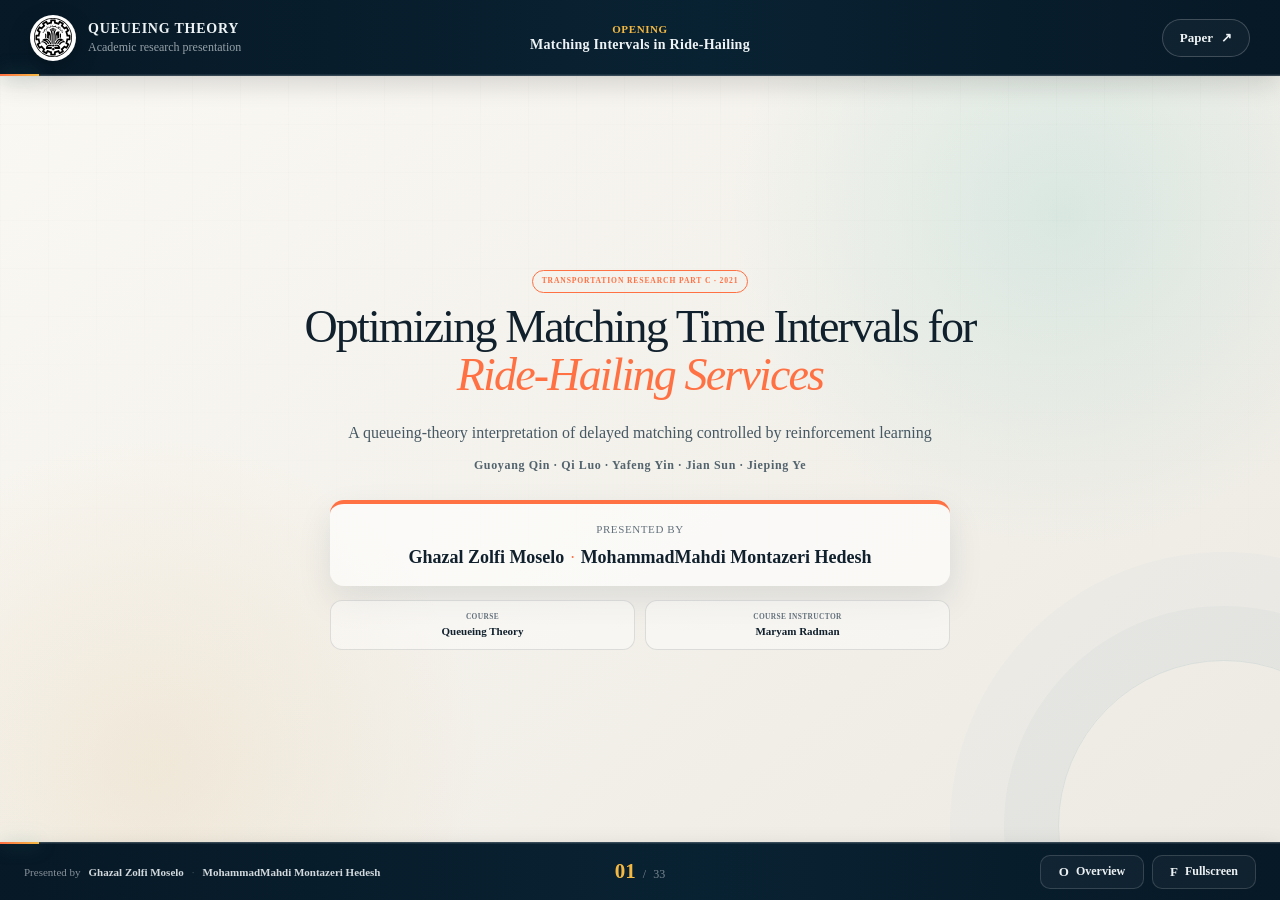
==== commit c6df2ad2: "V2" ====
--- a/presentation.html
+++ b/presentation.html
@@ -10,8 +10,7 @@
 <link href="favicon.svg" rel="icon" type="image/svg+xml"/>
 <link href="reference-base.css" rel="stylesheet"/>
 <link href="reference-mobile.css" rel="stylesheet"/>
-<link href="queue.css" rel="stylesheet"/>
-<link href="presentation-cursor.css" rel="stylesheet"/>
+<link href="queue.css" rel="stylesheet"/><link href="presentation-cursor.css" rel="stylesheet"/>
 <script>
     window.MathJax = {
       tex: {
@@ -64,79 +63,56 @@
 </div>
 </div>
 </section>
-<section aria-hidden="true" class="slide theme-opening" data-chapter="Opening" data-title="Presentation Roadmap" id="slide-2">
+<section aria-hidden="true" class="slide theme-opening" data-chapter="Overview" data-title="Roadmap" id="slide-2">
 <div class="slide-heading">
-<p class="eyebrow type-eyebrow">Presentation roadmap</p>
-<h2 class="type-slide-title">From a Queueing Trade-Off to a Learned Matching Policy</h2>
+<p class="eyebrow type-eyebrow">Roadmap</p>
+<h2 class="type-slide-title">From Delayed Matching to Queueing Insights and Adaptive Control</h2>
 </div>
 <div class="slide-content">
 <div class="roadmap-grid six-roadmap">
-<article data-go="2" role="button" tabindex="0"><span class="type-card-label">01</span><h3 class="type-card-title">Operational Problem</h3><p class="type-body-copy">Instantaneous versus delayed passenger-driver matching.</p></article>
-<article data-go="5" role="button" tabindex="0"><span class="type-card-label">02</span><h3 class="type-card-title">Queueing Model</h3><p class="type-body-copy">Double-ended queues, state transitions, patience, and waiting costs.</p></article>
-<article data-go="11" role="button" tabindex="0"><span class="type-card-label">03</span><h3 class="type-card-title">Simulator</h3><p class="type-body-copy">Spatial grids, Hold/Match decisions, and bipartite assignment.</p></article>
-<article data-go="14" role="button" tabindex="0"><span class="type-card-label">04</span><h3 class="type-card-title">RL Control</h3><p class="type-body-copy">POMDP, Actor-Critic, ACER, network flow, and reward design.</p></article>
-<article data-go="22" role="button" tabindex="0"><span class="type-card-label">05</span><h3 class="type-card-title">Evidence</h3><p class="type-body-copy">Shanghai data, experiments, training curves, and wait-time results.</p></article>
-<article data-go="27" role="button" tabindex="0"><span class="type-card-label">06</span><h3 class="type-card-title">Interpretation</h3><p class="type-body-copy">Generalization, learned grid policy, limitations, and conclusions.</p></article>
-</div>
-</div>
-</section>
-<section aria-hidden="true" class="slide theme-problem" data-chapter="Problem" data-title="Instantaneous or Delayed Matching?" id="slide-3">
-<div class="slide-heading compact-heading">
-<p class="eyebrow type-eyebrow">Practical decision</p>
-<h2 class="type-slide-title">Match Now or Wait for Better Alternatives?</h2>
+<article data-go="2" role="button" tabindex="0"><span class="type-card-label">01</span><h3 class="type-card-title">Operational problem</h3><p class="type-body-copy">Delayed matching and the waiting-time trade-off.</p></article>
+<article data-go="4" role="button" tabindex="0"><span class="type-card-label">02</span><h3 class="type-card-title">Queue approximation</h3><p class="type-body-copy">Why the system is modeled as a spatial double-ended queue.</p></article>
+<article data-go="7" role="button" tabindex="0"><span class="type-card-label">03</span><h3 class="type-card-title">Problem formulation</h3><p class="type-body-copy">Objective, assumptions, and Hold/Match queue transitions.</p></article>
+<article data-go="10" role="button" tabindex="0"><span class="type-card-label">04</span><h3 class="type-card-title">Fixed-interval benchmark</h3><p class="type-body-copy">Stationary arrivals, fixed \(\Delta t\), and the non-stationary limitation.</p></article>
+<article data-go="12" role="button" tabindex="0"><span class="type-card-label">05</span><h3 class="type-card-title">Simulator and research gap</h3><p class="type-body-copy">Queueing-based simulator and the paper’s position in the literature.</p></article>
+<article data-go="14" role="button" tabindex="0"><span class="type-card-label">06</span><h3 class="type-card-title">RL control and results</h3><p class="type-body-copy">Grid actions, learning, and empirical findings.</p></article>
+</div>
+</div>
+</section>
+<section aria-hidden="true" class="slide theme-problem" data-chapter="Problem" data-title="What Is Delayed Matching?" id="slide-3">
+<div class="slide-heading compact-heading">
+<p class="eyebrow type-eyebrow">Practical problem</p>
+<h2 class="type-slide-title">What Is Delayed Matching in Ride-Hailing?</h2>
 </div>
 <div class="slide-content split-figure-layout">
 <div class="figure-card large-figure"><img alt="Instantaneous versus delayed matching illustration from the paper" src="assets/fig1_instant_delayed.png"/></div>
 <div class="stacked-insights">
-<article><span class="type-card-label">Match now</span><h3 class="type-card-title">Low matching delay</h3><p class="type-body-copy">Passengers are assigned immediately, but the available driver may be far away.</p></article>
-<article class="accent-card"><span class="type-card-label">Delay briefly</span><h3 class="type-card-title">Thicker matching pool</h3><p class="type-body-copy">More passenger-driver combinations can reduce pickup distance and pickup waiting time.</p></article>
+<article><span class="type-card-label">Instantaneous matching</span><h3 class="type-card-title">Match as soon as a request arrives</h3><p class="type-body-copy">Passengers are assigned immediately, but the available driver may be far away.</p></article>
+<article class="accent-card"><span class="type-card-label">Delayed matching</span><h3 class="type-card-title">Wait briefly, then match in a thicker pool</h3><p class="type-body-copy">More passenger-driver combinations can reduce pickup distance and pickup waiting time.</p></article>
 <div class="decision-banner type-banner">The platform controls <strong class="type-banner">when</strong> to release buffered participants into the assignment problem.</div>
 </div>
 </div>
 <p class="source-note type-caption">Paper Fig. 1.</p>
 </section>
-<section aria-hidden="true" class="slide theme-problem" data-chapter="Problem" data-title="Objective and Contributions" id="slide-4">
+<section aria-hidden="true" class="slide theme-problem" data-chapter="Problem" data-title="The Matching-Delay Trade-Off" id="slide-4">
 <div class="slide-heading">
-<p class="eyebrow type-eyebrow">Research objective</p>
-<h2 class="type-slide-title">Select the Matching Interval to Minimize Passenger Wait</h2>
-</div>
-<div class="slide-content">
-<div class="objective-layout queue-objective-layout">
-<div class="objective-box">
-<small class="type-card-label">Control variable</small>
-<strong class="type-card-title">Hold or Match</strong>
-<p class="type-body-copy">The decision is taken repeatedly and can differ across spatial grids.</p>
-</div>
-<div class="contribution-grid contribution-three">
-<article><span class="type-card-label">01</span><h3 class="type-card-title">Queue-aware reward</h3><p class="type-body-copy">Decomposes delayed waiting costs into informative step-wise signals.</p></article>
-<article><span class="type-card-label">02</span><h3 class="type-card-title">Spatial control</h3><p class="type-body-copy">Balances representation detail against the action-space burden of asynchronous matching.</p></article>
-<article><span class="type-card-label">03</span><h3 class="type-card-title">Operational insight</h3><p class="type-body-copy">Identifies when controlled delay is useful and when instantaneous matching dominates.</p></article>
-</div>
-</div>
-<div class="one-line-claim type-banner"><span class="type-card-label">Central emphasis</span><strong class="type-banner">Queue dynamics determine the trade-off; reinforcement learning supplies the adaptive controller.</strong></div>
-</div>
-</section>
-<section aria-hidden="true" class="slide theme-problem" data-chapter="Problem" data-title="Literature and Research Gap" id="slide-5">
+<p class="eyebrow type-eyebrow">Core trade-off</p>
+<h2 class="type-slide-title">Why Can Delayed Matching Be Better Than Instantaneous Matching?</h2>
+</div>
+<div class="slide-content tradeoff-layout">
+<div class="tradeoff-formulas">
+<div class="formula-card red-formula">\[\Delta t\uparrow\quad\Rightarrow\quad W_{\mathrm{matching}}\uparrow\]</div>
+<div class="formula-card green-formula">\[\Delta t\uparrow\quad\Rightarrow\quad W_{\mathrm{pickup}}\downarrow\]</div>
+<div class="formula-card total-formula">\[W_{\mathrm{total}}=W_{\mathrm{matching}}+W_{\mathrm{pickup}}\]</div>
+<p class="type-body-copy">The opposing slopes create a U-shaped total-wait curve and an optimal matching interval.</p>
+</div>
+<div class="figure-card"><img alt="Matching, pickup, and total waiting time curves" src="assets/fig2_tradeoff.png"/></div>
+</div>
+<p class="source-note type-caption">Paper Fig. 2.</p></section>
+<section aria-hidden="true" class="slide theme-problem" data-chapter="Queueing Model" data-title="Queue Approximation" id="slide-5">
 <div class="slide-heading">
-<p class="eyebrow type-eyebrow">Literature review and gap</p>
-<h2 class="type-slide-title">Analytical Structure Meets Data-Driven Control</h2>
-</div>
-<div class="slide-content literature-layout">
-<div class="method-columns">
-<article><small class="type-card-label">Queueing and analytical models</small><h3 class="type-card-title">Known dynamics and stylized assumptions</h3><p class="type-body-copy">Provide interpretable optimality results under stationary arrivals, parametric behavior, or simplified abandonment rules.</p></article>
-<article><small class="type-card-label">MDP and optimization models</small><h3 class="type-card-title">Sequential control with explicit state transitions</h3><p class="type-body-copy">Capture intertemporal effects, but exact dynamic programs become intractable in large spatial systems.</p></article>
-<article><small class="type-card-label">Reinforcement learning</small><h3 class="type-card-title">Nonparametric adaptive control</h3><p class="type-body-copy">Learns from sampled transitions, yet must cope with high-dimensional state, delayed rewards, and correlated experience.</p></article>
-</div>
-<div class="gap-banner">
-<div><span class="type-card-label">Reality</span><strong class="type-banner">Ride-hailing demand and supply are spatial, non-stationary, and affected by previous matching decisions.</strong></div>
-<div><span class="type-card-label">Research gap</span><strong class="type-banner">A practical policy must learn adaptive matching delays without assuming known transition dynamics.</strong></div>
-</div>
-</div>
-</section>
-<section aria-hidden="true" class="slide theme-model" data-chapter="Queueing Model" data-title="System as a Queue" id="slide-6">
-<div class="slide-heading">
-<p class="eyebrow type-eyebrow">Queueing characterization</p>
-<h2 class="type-slide-title">A Dynamic Spatial Double-Ended Multi-Server Queue</h2>
+<p class="eyebrow type-eyebrow">Queue approximation</p>
+<h2 class="type-slide-title">We Approximate Delayed Matching with a Double-Ended Queue</h2>
 </div>
 <div class="slide-content">
 <div class="queue-system-flow">
@@ -153,125 +129,176 @@
 </div>
 </div>
 </section>
-<section aria-hidden="true" class="slide theme-model" data-chapter="Queueing Model" data-title="Analytical Assumptions" id="slide-7">
-<div class="slide-heading compact-heading">
-<p class="eyebrow type-eyebrow">Deque approximation</p>
-<h2 class="type-slide-title">Assumptions Used to Expose the Matching-Delay Trade-Off</h2>
-</div>
-<div class="slide-content">
-<div class="assumption-grid">
-<article><b>01</b><h3 class="type-card-title">Independent Poisson arrivals</h3><p class="type-body-copy">Passengers and idle drivers arrive with stationary rates \(\lambda_P\) and \(\lambda_D\).</p></article>
-<article><b>02</b><h3 class="type-card-title">Uniform spatial locations</h3><p class="type-body-copy">Arrivals are uniformly distributed in a square area of size \(d\times d\).</p></article>
-<article><b>03</b><h3 class="type-card-title">Periodic matching</h3><p class="type-body-copy">Bipartite matching is executed at \(t\in\{\Delta t,2\Delta t,3\Delta t,\ldots\}\).</p></article>
-<article><b>04</b><h3 class="type-card-title">Carryover of unmatched participants</h3><p class="type-body-copy">Unmatched passengers and drivers return to the buffer for later intervals.</p></article>
-<article><b>05</b><h3 class="type-card-title">Patience threshold</h3><p class="type-body-copy">Participants may balk or renege when expected waiting exceeds \(t_{\max}\).</p></article>
-<article><b>06</b><h3 class="type-card-title">Pickup-time estimate</h3><p class="type-body-copy">Pickup time equals Manhattan distance divided by average speed \(v\).</p></article>
-</div>
-<div class="note-strip type-banner"><strong class="type-banner">Stationary arrivals:</strong> optimize a fixed \(\Delta t\). <strong class="type-banner">Non-stationary arrivals:</strong> learn an adaptive policy.</div>
-</div>
-</section>
-<section aria-hidden="true" class="slide theme-model" data-chapter="Queueing Model" data-title="Hold and Match Transitions" id="slide-8">
-<div class="slide-heading compact-heading">
-<p class="eyebrow type-eyebrow">Queue-state evolution</p>
-<h2 class="type-slide-title">Hold and Match Decisions Update Both Queues</h2>
-</div>
-<div class="slide-content transition-layout">
-<div class="transition-claim type-banner">\[
-          \text{New queue population}
-          =\text{Previous queue population}
-          +\text{New arrivals}
-          -\text{Successful matches}.
-        \]</div>
-<div class="transition-columns">
-<article>
-<span class="action-label hold-label type-card-label">Hold: \(i\in S_0\)</span>
-            \[
-            \begin{aligned}
-            N_P(i,t)&amp;=N_P(i,t-1)+n_P(i,t-1:t),\\
-            N_D(i,t)&amp;=N_D(i,t-1)+n_D(i,t-1:t).
-            \end{aligned}
-            \]
-            <p class="type-body-copy">No pair is removed; both sides remain available for a later matching epoch.</p>
-</article>
-<article class="accent-card">
-<span class="action-label match-label type-card-label">Match: \(i\in S_1\)</span>
-            \[
-            \begin{aligned}
-            N_M(i,t)&amp;=\min\{N_P(i,t^-),N_D(i,t^-)\},\\
-            N_P(i,t)&amp;=N_P(i,t^-)-N_M(i,t),\\
-            N_D(i,t)&amp;=N_D(i,t^-)-N_M(i,t).
-            \end{aligned}
-            \]
-            <p class="type-body-copy">New arrivals are added first; successful matches then leave both queues.</p>
-</article>
-</div>
-</div>
-</section>
-<section aria-hidden="true" class="slide theme-model" data-chapter="Queueing Model" data-title="Queueing-Theory Foundations" id="slide-9">
-<div class="slide-heading compact-heading">
-<p class="eyebrow type-eyebrow">Connection to course material</p>
-<h2 class="type-slide-title">Queueing-Theory Foundations of the Model</h2>
-</div>
-<div class="slide-content">
-<div class="foundation-grid">
-<article><b class="type-card-title">Poisson arrivals</b><span class="type-body-copy">Independent arrival streams \(\lambda_P\) and \(\lambda_D\).</span></article>
-<article><b class="type-card-title">Double-ended queue</b><span class="type-body-copy">Demand and supply wait until compatible pairs are formed.</span></article>
-<article><b class="type-card-title">Dynamic multi-server capacity</b><span class="type-body-copy">Idle drivers act as servers whose availability evolves over time.</span></article>
-<article><b class="type-card-title">Batch or delayed service</b><span class="type-body-copy">Service is triggered at selected matching epochs rather than continuously.</span></article>
-<article><b class="type-card-title">Queue-state transitions</b><span class="type-body-copy">Arrivals, carryover, and matches determine the next state.</span></article>
-<article><b class="type-card-title">Two waiting components</b><span class="type-body-copy">Matching wait plus pickup wait define passenger delay.</span></article>
-<article><b class="type-card-title">Balking and reneging</b><span class="type-body-copy">Finite patience can remove customers before service.</span></article>
-<article><b class="type-card-title">Utilization and balance</b><span class="type-body-copy">The supply-demand ratio shapes congestion and the value of delay.</span></article>
-<article><b class="type-card-title">Stationarity</b><span class="type-body-copy">Fixed \(\Delta t\) is meaningful under stationary conditions; adaptive control is needed otherwise.</span></article>
-<article><b class="type-card-title">MDP and POMDP extension</b><span class="type-body-copy">Queue state becomes a controlled Markov state, then a partially observed state after aggregation.</span></article>
-</div>
-</div>
-</section>
-<section aria-hidden="true" class="slide theme-model" data-chapter="Queueing Model" data-title="Central Waiting-Time Trade-Off" id="slide-10">
-<div class="slide-heading compact-heading">
-<p class="eyebrow type-eyebrow">Central analytical result</p>
-<h2 class="type-slide-title">Delay Raises Matching Wait, but Can Lower Pickup Wait</h2>
-</div>
-<div class="slide-content tradeoff-layout">
-<div class="tradeoff-formulas">
-<div class="formula-card red-formula">\[\Delta t\uparrow\quad\Rightarrow\quad W_{\mathrm{matching}}\uparrow\]</div>
-<div class="formula-card green-formula">\[\Delta t\uparrow\quad\Rightarrow\quad W_{\mathrm{pickup}}\downarrow\]</div>
-<div class="formula-card total-formula">\[W_{\mathrm{total}}=W_{\mathrm{matching}}+W_{\mathrm{pickup}}\]</div>
-<p class="type-body-copy">The opposing slopes create a U-shaped total-wait curve and an optimal matching interval.</p>
-</div>
-<div class="figure-card"><img alt="Matching, pickup, and total waiting time curves" src="assets/fig2_tradeoff.png"/></div>
-</div>
-<p class="source-note type-caption">Paper Fig. 2.</p>
-</section>
-<section aria-hidden="true" class="slide theme-model" data-chapter="Queueing Model" data-title="Where Is Delay Valuable?" id="slide-11">
-<div class="slide-heading compact-heading">
-<p class="eyebrow type-eyebrow">Stationary policy surface</p>
-<h2 class="type-slide-title">Longer Delays Are Most Valuable Near Supply-Demand Balance</h2>
-</div>
-<div class="slide-content split-figure-layout contours-layout">
-<div class="figure-card large-figure"><img alt="Contour plots of minimum total wait and optimal interval" src="assets/fig3_contours.png"/></div>
+<section aria-hidden="true" class="slide theme-model" data-chapter="Queueing Model" data-title="Analogy to Classical Queueing" id="slide-6">
+<div class="slide-heading">
+<p class="eyebrow type-eyebrow">Course connection</p>
+<h2 class="type-slide-title">What in This Model Corresponds to the Queues We Studied?</h2>
+</div>
+<div class="slide-content analogy-map-layout">
+<div class="analogy-head type-banner">The paper uses queueing ideas you already know, but maps them onto a two-sided ride-hailing system.</div>
+<div class="analogy-map">
+<div class="map-col classical">
+<h3 class="type-card-title">Queues from the course</h3>
+<div class="map-item"><strong class="type-card-title">Arrival process</strong><p class="type-body-copy">Customers enter the system.</p></div>
+<div class="map-item"><strong class="type-card-title">Waiting line</strong><p class="type-body-copy">Customers wait before service.</p></div>
+<div class="map-item"><strong class="type-card-title">Servers / capacity</strong><p class="type-body-copy">Servers determine available capacity.</p></div>
+<div class="map-item"><strong class="type-card-title">Service completion</strong><p class="type-body-copy">Service removes customers from queue.</p></div>
+</div>
+<div class="map-arrows"><div>↔</div><div>↔</div><div>↔</div><div>↔</div></div>
+<div class="map-col ridehailing">
+<h3 class="type-card-title">This ride-hailing deque</h3>
+<div class="map-item"><strong class="type-card-title">Passenger/driver arrivals</strong><p class="type-body-copy">Passengers: \(\lambda_P\); idle drivers: \(\lambda_D\).</p></div>
+<div class="map-item"><strong class="type-card-title">Two waiting buffers</strong><p class="type-body-copy">Both sides may wait.</p></div>
+<div class="map-item"><strong class="type-card-title">Driver availability</strong><p class="type-body-copy">Idle drivers act as service capacity.</p></div>
+<div class="map-item"><strong class="type-card-title">Successful match</strong><p class="type-body-copy">A matched pair leaves both buffers.</p></div>
+</div>
+</div>
+</div>
+</section>
+<section aria-hidden="true" class="slide theme-model" data-chapter="Queueing Model" data-title="Differences from Classical Queueing" id="slide-7">
+<div class="slide-heading compact-heading">
+<p class="eyebrow type-eyebrow">Key differences</p>
+<h2 class="type-slide-title">How Is This Queue Different from the Classical Queues We Studied?</h2>
+</div>
+<div class="slide-content difference-grid-layout">
+<div class="difference-banner type-banner">It speaks the language of queueing theory, but it is not a standard \(M/M/1\) or \(M/M/c\) queue.</div>
+<div class="difference-grid">
+<article><span class="type-card-label">Difference 1</span><h3 class="type-card-title">Both sides can wait</h3><p class="type-body-copy">Passengers and drivers may both accumulate in buffers.</p></article>
+<article><span class="type-card-label">Difference 2</span><h3 class="type-card-title">Matching precedes service</h3><p class="type-body-copy">A passenger-driver pair must be formed before pickup begins.</p></article>
+<article><span class="type-card-label">Difference 3</span><h3 class="type-card-title">Batch service epochs</h3><p class="type-body-copy">Matching happens every \(\Delta t\), not continuously.</p></article>
+<article><span class="type-card-label">Difference 4</span><h3 class="type-card-title">Pickup wait matters</h3><p class="type-body-copy">Waiting cost includes both matching wait and pickup wait.</p></article>
+<article><span class="type-card-label">Difference 5</span><h3 class="type-card-title">Carryover changes the future</h3><p class="type-body-copy">Unmatched participants move to the next interval.</p></article>
+<article><span class="type-card-label">Difference 6</span><h3 class="type-card-title">Spatial dependence</h3><p class="type-body-copy">Pickup time depends on distance and grid location.</p></article>
+</div>
+</div>
+</section>
+<section aria-hidden="true" class="slide theme-model" data-chapter="Queueing Formulation" data-title="Problem Statement" id="slide-8">
+<div class="slide-heading compact-heading">
+<p class="eyebrow type-eyebrow">Problem formulation</p>
+<h2 class="type-slide-title">What Exactly Is the Queueing Problem Being Solved?</h2>
+</div>
+<div class="slide-content objective-layout queue-objective-layout">
+<article><span class="type-card-label">Control variable</span><h3 class="type-card-title">Hold or Match</h3><p class="type-body-copy">Continue buffering or release participants for matching.</p></article>
+<article><span class="type-card-label">Objective</span><h3 class="type-card-title">Minimize total waiting cost</h3><p class="type-body-copy">Balance matching wait against pickup wait.</p></article>
+<article><span class="type-card-label">Core variables</span><h3 class="type-card-title">\(\lambda_P,\lambda_D,N_P,N_D,\Delta t\)</h3><p class="type-body-copy">Arrival rates, queue populations, and matching interval define the state.</p></article>
+<article><span class="type-card-label">Patience behavior</span><h3 class="type-card-title">Balking and reneging</h3><p class="type-body-copy">Participants may leave if expected waiting exceeds \(t_{\max}\).</p></article>
+</div>
+<div class="one-line-claim type-banner">The queueing problem is to choose the matching interval so that total passenger waiting is minimized over repeated decision epochs.</div>
+</section>
+<section aria-hidden="true" class="slide theme-model" data-chapter="Queueing Formulation" data-title="Analytical Assumptions" id="slide-9">
+<div class="slide-heading compact-heading">
+<p class="eyebrow type-eyebrow">Analytical assumptions</p>
+<h2 class="type-slide-title">What Assumptions Are Used in the Deque Approximation?</h2>
+</div>
+<div class="slide-content assumption-grid">
+<article><span class="type-card-label">01</span><h3 class="type-card-title">Poisson arrivals</h3><p class="type-body-copy">Passenger and idle-driver arrivals use stationary rates \(\lambda_P\) and \(\lambda_D\).</p></article>
+<article><span class="type-card-label">02</span><h3 class="type-card-title">Uniform locations</h3><p class="type-body-copy">Locations are uniformly distributed over the service area.</p></article>
+<article><span class="type-card-label">03</span><h3 class="type-card-title">Periodic matching</h3><p class="type-body-copy">Matching occurs at \(\Delta t,2\Delta t,3\Delta t,\ldots\).</p></article>
+<article><span class="type-card-label">04</span><h3 class="type-card-title">Carryover</h3><p class="type-body-copy">Unmatched participants remain for the next window.</p></article>
+<article><span class="type-card-label">05</span><h3 class="type-card-title">Pickup estimate</h3><p class="type-body-copy">Pickup wait is Manhattan distance divided by speed \(v\).</p></article>
+<article><span class="type-card-label">06</span><h3 class="type-card-title">Patience threshold</h3><p class="type-body-copy">Waiting beyond \(t_{\max}\) can cause balking or reneging.</p></article>
+</div>
+<div class="note-strip type-banner">Stationary arrivals allow a fixed \(\Delta t\) benchmark; non-stationary arrivals require adaptive control.</div>
+</section>
+<section aria-hidden="true" class="slide theme-model" data-chapter="Queueing Formulation" data-title="Hold and Match Transitions" id="slide-10">
+<div class="slide-heading compact-heading">
+<p class="eyebrow type-eyebrow">State evolution</p>
+<h2 class="type-slide-title">How Do Hold and Match Decisions Update the Queues?</h2>
+</div>
+<div class="slide-content transition-layout-refined">
+<div class="transition-claim type-banner">\[\text{New queue population}=\text{Previous queue population}+\text{New arrivals}-\text{Successful matches}.\]</div>
+<div class="transition-columns soft-gap-columns">
+<div class="formula-card"><span class="type-card-label">Hold: \(i\in S_0\)</span>\[\begin{aligned}N_P(i,t)&amp;=N_P(i,t-1)+n_P(i,t-1:t),\\N_D(i,t)&amp;=N_D(i,t-1)+n_D(i,t-1:t).\end{aligned}\]<p class="type-body-copy">No match is released in this grid yet, so both buffers simply accumulate the new arrivals.</p></div>
+<div class="formula-card accent-card"><span class="type-card-label">Match: \(i\in S_1\)</span>\[\begin{aligned}N_P(i,t)&amp;=N_P(i,t-1)+n_P(i,t-1:t)-m_i(t),\\N_D(i,t)&amp;=N_D(i,t-1)+n_D(i,t-1:t)-m_i(t).\end{aligned}\]<p class="type-body-copy">A successful matching step removes \(m_i(t)\) paired passengers and drivers from the buffers.</p></div>
+</div>
+</div>
+</section>
+<section aria-hidden="true" class="slide theme-model" data-chapter="Stationary Case" data-title="Fixed Matching-Interval Strategy" id="slide-11">
+<div class="slide-heading compact-heading">
+<p class="eyebrow type-eyebrow">Stationary-arrival benchmark</p>
+<h2 class="type-slide-title">What Is the Fixed Matching-Interval Strategy?</h2>
+</div>
+<div class="slide-content split-figure-layout">
+<div class="figure-card large-figure"><img alt="Minimum expected total wait and optimal fixed matching interval" src="assets/fig3_contours.png"/></div>
 <div class="stacked-insights">
-<article><span class="type-card-label">Balanced market</span><h3 class="type-card-title">\(\lambda_P\approx\lambda_D\)</h3><p class="type-body-copy">The optimal \(\Delta t\) becomes longer because a thicker pool can improve pair quality.</p></article>
-<article><span class="type-card-label">Severe imbalance</span><h3 class="type-card-title">\(|\lambda_P-\lambda_D|\) is large</h3><p class="type-body-copy">Additional delay adds waiting without producing enough useful alternatives.</p></article>
-<div class="decision-banner type-banner">Core policy intuition: <strong class="type-banner">delay selectively, not universally.</strong></div>
-</div>
-</div>
-<p class="source-note type-caption">Paper Fig. 3.</p>
-</section>
-<section aria-hidden="true" class="slide theme-method" data-chapter="Simulator" data-title="Queueing-Based Simulator" id="slide-12">
-<div class="slide-heading compact-heading">
-<p class="eyebrow type-eyebrow">Learning environment</p>
-<h2 class="type-slide-title">The Simulator Links Queue Dynamics to Reinforcement Learning</h2>
-</div>
-<div class="slide-content split-figure-layout dark-layout">
-<div class="figure-card light-figure large-figure"><img alt="Online ride-hailing simulator workflow" src="assets/fig4_simulator.png"/></div>
-<div class="stacked-insights dark-insights">
-<article><span class="type-card-label">1. Buffer</span><h3 class="type-card-title">Collect passenger requests</h3><p class="type-body-copy">New and unmatched requests remain queued.</p></article>
-<article><span class="type-card-label">2. Action</span><h3 class="type-card-title">Retain or release</h3><p class="type-body-copy">Hold preserves the batch; Match sends participants to assignment.</p></article>
-<article><span class="type-card-label">3. Assignment</span><h3 class="type-card-title">Minimize pickup time</h3><p class="type-body-copy">Matched requests enter vehicle servers; unmatched requests circulate back.</p></article>
-</div>
-</div>
-<p class="source-note type-caption">Paper Fig. 4.</p>
+<article><span class="type-card-label">Stationary case</span><h3 class="type-card-title">Search for one best fixed \(\Delta t\)</h3><p class="type-body-copy">If arrivals are stationary, delayed matching becomes equivalent to choosing the optimal constant matching interval.</p></article>
+<article><span class="type-card-label">Queueing interpretation</span><h3 class="type-card-title">The best delay depends on the supply-demand gap</h3><p class="type-body-copy">When \(\lambda_P\approx\lambda_D\), a longer delay is more valuable because a thicker pool can improve pair quality.</p></article>
+<div class="decision-banner type-banner"><strong>Read Fig. 3 as two stationary-arrival maps:</strong> panel (a) is the minimum expected total wait; panel (b) is the corresponding optimal fixed interval.</div>
+</div>
+</div>
+<p class="source-note type-caption">Paper Fig. 3.</p></section><section class="slide" data-chapter="Non-Stationary Case" data-title="Why a Fixed Interval Is Not Enough" id="slide-11b">
+<div class="slide-shell">
+<div class="slide-heading"><p class="eyebrow type-eyebrow">From stationary to real operations</p><h2 class="type-slide-title">Why Does a Fixed Matching Interval Break Down Under Non-Stationary Arrivals?</h2></div>
+<div class="slide-content nonstationary-layout">
+<div class="figure-card light-figure"><img alt="Trade-off under different supply and demand regimes" src="assets/fig2_tradeoff.png"/></div>
+<div class="stacked-insights">
+<article><span class="type-card-label">Why fixed \(\Delta t\) works only in theory</span><h3 class="type-card-title">Stationarity keeps the trade-off stable</h3><p class="type-body-copy">If the rates do not change, one constant interval can represent the environment.</p></article>
+<article><span class="type-card-label">What changes in practice</span><h3 class="type-card-title">Time and space shift the queue regime</h3><p class="type-body-copy">Arrival rates vary by region and period, so the best interval changes.</p></article>
+<article class="accent-card"><span class="type-card-label">Operational consequence</span><h3 class="type-card-title">The interval must become adaptive</h3><p class="type-body-copy">One fixed \(\Delta t\) cannot fit balanced and imbalanced conditions simultaneously.</p></article>
+</div>
+</div>
+<p class="source-note type-caption">Paper discussion around Sec. 3.2 and Fig. 2.</p>
+</div>
+</section>
+<section aria-hidden="true" class="slide theme-method" data-chapter="Queueing Simulator" data-title="Queueing-Based Simulator" id="slide-12">
+<div class="slide-heading compact-heading">
+<p class="eyebrow type-eyebrow">Queueing simulator</p>
+<h2 class="type-slide-title">How Does the Simulator Execute the Queueing Logic?</h2>
+</div>
+<div class="slide-content simulator-redesign">
+<div class="simulator-figure-panel figure-card light-figure">
+<img alt="Workflow of the online ride-hailing simulator from the paper" src="assets/fig4_simulator.png"/>
+</div>
+<div class="simulator-flow-panel">
+<div class="sim-flow-step">
+<span class="step-index">01</span>
+<div>
+<h3 class="type-card-title">Buffer requests and idle drivers</h3>
+<p class="type-body-copy">New arrivals and unmatched participants remain in the queueing buffers for the next decision epoch.</p>
+</div>
+</div>
+<div class="sim-flow-step">
+<span class="step-index">02</span>
+<div>
+<h3 class="type-card-title">Choose Hold or Match</h3>
+<p class="type-body-copy">Hold preserves the current batch; Match releases the available participants to the assignment stage.</p>
+</div>
+</div>
+<div class="sim-flow-step">
+<span class="step-index">03</span>
+<div>
+<h3 class="type-card-title">Solve the matching assignment</h3>
+<p class="type-body-copy">A global bipartite assignment pairs passengers and drivers to reduce pickup time; unmatched participants carry over.</p>
+</div>
+</div>
+</div>
+</div>
+<p class="source-note type-caption">Paper Fig. 4.</p></section><section class="slide" data-chapter="Literature Review" data-title="Queueing Analysis and Adaptive Control" id="slide-12b">
+<div class="slide-shell">
+<div class="slide-heading"><p class="eyebrow type-eyebrow">Position in the literature</p><h2 class="type-slide-title">How Does the Paper Bridge Queueing Models and Adaptive Control?</h2></div>
+<div class="slide-content literature-redesign">
+<div class="literature-card analytical-side">
+<span class="type-card-label">Analytical queueing and MDP models</span>
+<h3 class="type-card-title">Interpretable structure</h3>
+<p class="type-body-copy">They explain how arrival rates, waiting buffers, matching epochs, and service capacity shape system behavior.</p>
+<p class="type-body-copy">Their weakness is that they usually rely on stationary or simplified assumptions.</p>
+</div>
+<div class="bridge-column">
+<div class="bridge-line top"></div>
+<div class="bridge-core">
+<span>Research gap</span>
+<strong>Real ride-hailing systems are spatial, non-stationary, high-dimensional, and affected by earlier matching decisions.</strong>
+</div>
+<div class="bridge-line bottom"></div>
+</div>
+<div class="literature-card adaptive-side">
+<span class="type-card-label">Data-driven reinforcement learning</span>
+<h3 class="type-card-title">Adaptive policy search</h3>
+<p class="type-body-copy">It can learn a matching policy from simulated trajectories when the state is large and transition dynamics are difficult to model exactly.</p>
+<p class="type-body-copy">The queueing simulator supplies the structured environment in which that policy is trained.</p>
+</div>
+</div>
+</div>
 </section>
 <section aria-hidden="true" class="slide theme-method" data-chapter="Simulator" data-title="Spatial Grid Actions" id="slide-13">
 <div class="slide-heading compact-heading">
@@ -632,8 +659,6 @@
 <div aria-hidden="true" class="bottom-progress"><span id="bottom-progress-bar"></span></div>
 </footer>
 </div>
-<script src="script.js"></script>
-<script src="morph-hover.js"></script>
-<script src="presentation-cursor.js"></script>
+<script defer="" src="presentation-cursor.js"></script><script src="script.js"></script>
 </body>
 </html>
--- a/queue.css
+++ b/queue.css
@@ -4476,3 +4476,1253 @@
 html body #presentation #slide-31 .display-title {
   line-height: 1.02 !important;
 }
+
+/* ========================================================================
+   V16 — first section split into more slides for cleaner layout
+   ======================================================================== */
+
+#slide-6 .analogy-map-layout,
+#slide-7 .difference-grid-layout,
+#slide-11b .nonstationary-layout {
+  display: grid;
+  gap: 14px;
+}
+
+#slide-6 .analogy-head,
+#slide-7 .difference-banner {
+  margin: 0;
+}
+
+#slide-6 .analogy-map {
+  display: grid;
+  grid-template-columns: minmax(0, 1fr) 48px minmax(0, 1fr);
+  gap: 12px;
+  align-items: stretch;
+}
+
+#slide-6 .map-col {
+  display: grid;
+  gap: 10px;
+  padding: 16px;
+  border-radius: 18px;
+  border: 1px solid rgba(16,32,44,.12);
+  background: rgba(255,255,255,.75);
+  box-shadow: 0 8px 24px rgba(7,17,28,.05);
+}
+
+#slide-6 .map-col > h3 {
+  margin: 0 0 2px;
+  text-align: center;
+}
+
+#slide-6 .map-item {
+  padding: 12px 14px;
+  border-radius: 14px;
+  background: rgba(6,21,34,.045);
+}
+
+#slide-6 .map-item strong {
+  display: block;
+  margin-bottom: 4px;
+}
+
+#slide-6 .map-arrows {
+  display: grid;
+  grid-template-rows: 52px repeat(4, minmax(0, 1fr));
+  place-items: center;
+  color: var(--accent);
+  font-size: 24px;
+  font-weight: 700;
+}
+
+#slide-7 .difference-grid {
+  display: grid;
+  grid-template-columns: repeat(3, minmax(0, 1fr));
+  gap: 12px;
+}
+
+#slide-7 .difference-grid article,
+#slide-11b .stacked-insights article {
+  padding: 14px 16px;
+  border-radius: 16px;
+  border: 1px solid rgba(16,32,44,.12);
+  background: rgba(255,255,255,.74);
+  box-shadow: 0 8px 24px rgba(7,17,28,.05);
+}
+
+#slide-8 .queue-objective-layout article,
+#slide-9 .assumption-grid article {
+  min-height: 0 !important;
+}
+
+#slide-10 .transition-columns .formula-card {
+  min-height: 0 !important;
+}
+
+#slide-11b .nonstationary-layout {
+  grid-template-columns: minmax(0, 1.18fr) minmax(350px, .9fr);
+  align-items: center;
+}
+
+#slide-11b .stacked-insights {
+  display: grid;
+  gap: 12px;
+}
+
+#slide-11b .stacked-insights .accent-card {
+  background: rgba(255,112,67,.10);
+}
+
+#slide-12b .method-columns article {
+  min-height: 0 !important;
+}
+
+@media (max-height: 820px) and (min-width: 761px) {
+  #slide-6 .map-col,
+  #slide-7 .difference-grid article,
+  #slide-11b .stacked-insights article {
+    padding: 12px 14px;
+  }
+}
+
+@media (max-width: 760px), (max-width: 1100px) and (max-height: 680px) {
+  #slide-6 .analogy-map,
+  #slide-11b .nonstationary-layout {
+    grid-template-columns: 1fr !important;
+  }
+
+  #slide-6 .map-arrows {
+    grid-template-rows: none !important;
+    grid-template-columns: repeat(4, 1fr);
+    min-height: 32px;
+  }
+
+  #slide-7 .difference-grid {
+    grid-template-columns: repeat(2, minmax(0, 1fr)) !important;
+  }
+}
+
+/* ========================================================================
+   V17 — visual polish and safer spacing for the redesigned queueing section
+   ======================================================================== */
+
+#slide-3 .slide-heading,
+#slide-4 .slide-heading,
+#slide-5 .slide-heading,
+#slide-6 .slide-heading,
+#slide-7 .slide-heading,
+#slide-8 .slide-heading,
+#slide-9 .slide-heading,
+#slide-10 .slide-heading,
+#slide-11 .slide-heading,
+#slide-11b .slide-heading,
+#slide-12 .slide-heading,
+#slide-12b .slide-heading {
+  margin-bottom: 14px !important;
+}
+
+#slide-3 .type-slide-title,
+#slide-4 .type-slide-title,
+#slide-5 .type-slide-title,
+#slide-6 .type-slide-title,
+#slide-7 .type-slide-title,
+#slide-8 .type-slide-title,
+#slide-9 .type-slide-title,
+#slide-10 .type-slide-title,
+#slide-11 .type-slide-title,
+#slide-11b .type-slide-title,
+#slide-12 .type-slide-title,
+#slide-12b .type-slide-title {
+  font-size: 30px !important;
+  line-height: 1.06 !important;
+  letter-spacing: -0.02em !important;
+}
+
+#slide-3 .slide-content,
+#slide-4 .slide-content,
+#slide-5 .slide-content,
+#slide-6 .slide-content,
+#slide-7 .slide-content,
+#slide-8 .slide-content,
+#slide-9 .slide-content,
+#slide-10 .slide-content,
+#slide-11 .slide-content,
+#slide-11b .slide-content,
+#slide-12 .slide-content,
+#slide-12b .slide-content {
+  align-items: center !important;
+}
+
+/* Card polish: academic, warm, close to the reference site. */
+#slide-3 article,
+#slide-4 .formula-card,
+#slide-4 .tradeoff-formulas,
+#slide-5 .queue-system-flow article,
+#slide-6 .map-col,
+#slide-6 .map-item,
+#slide-7 .difference-grid article,
+#slide-8 .queue-objective-layout article,
+#slide-9 .assumption-grid article,
+#slide-10 .transition-columns .formula-card,
+#slide-11 article,
+#slide-11b article,
+#slide-12 article,
+#slide-12b .method-columns article {
+  border-radius: 18px !important;
+  border: 1px solid rgba(16, 32, 44, .12) !important;
+  box-shadow: 0 14px 34px rgba(7, 17, 28, .075) !important;
+}
+
+#slide-3 .decision-banner,
+#slide-7 .difference-banner,
+#slide-8 .one-line-claim,
+#slide-9 .note-strip,
+#slide-11 .decision-banner,
+#slide-11b .decision-banner,
+#slide-12b .gap-banner {
+  border-radius: 16px !important;
+  box-shadow: 0 12px 28px rgba(7, 17, 28, .09) !important;
+}
+
+/* Slide 3: keep figure generous and make the right cards visually equal. */
+#slide-3 .split-figure-layout {
+  height: min(54vh, 470px) !important;
+  grid-template-columns: minmax(0, 1.45fr) minmax(330px, .82fr) !important;
+  gap: 18px !important;
+}
+
+#slide-3 .stacked-insights {
+  grid-auto-rows: 1fr !important;
+  gap: 11px !important;
+}
+
+#slide-3 .stacked-insights article,
+#slide-3 .decision-banner {
+  min-height: 0 !important;
+  padding: 15px 17px !important;
+}
+
+/* Slide 4: use a visual balance similar to the original trade-off slide. */
+#slide-4 .tradeoff-layout {
+  height: min(55vh, 480px) !important;
+  grid-template-columns: minmax(300px, .8fr) minmax(0, 1.55fr) !important;
+  gap: 20px !important;
+}
+
+#slide-4 .tradeoff-formulas {
+  gap: 10px !important;
+  align-content: center !important;
+}
+
+#slide-4 .formula-card {
+  padding: 12px 16px !important;
+}
+
+/* Slide 5: restore clean horizontal queue flow without overfilling. */
+#slide-5 .queue-system-flow {
+  gap: 10px !important;
+  grid-template-columns: minmax(0,1fr) 26px minmax(0,1.16fr) 26px minmax(0,1.16fr) 26px minmax(0,1fr) !important;
+  align-items: stretch !important;
+}
+
+#slide-5 .queue-system-flow article {
+  min-height: 205px !important;
+  padding: 16px 15px !important;
+}
+
+#slide-5 .queue-system-flow > i {
+  align-self: center !important;
+  justify-self: center !important;
+  font-size: 24px !important;
+}
+
+#slide-5 .queue-characteristics {
+  margin-top: 13px !important;
+  gap: 7px !important;
+}
+
+#slide-5 .queue-characteristics span {
+  padding: 7px 10px !important;
+}
+
+/* Slide 6: analogy map uses rows as visual correspondences. */
+#slide-6 .analogy-map-layout {
+  gap: 12px !important;
+}
+
+#slide-6 .analogy-head {
+  text-align: center !important;
+  padding: 12px 16px !important;
+}
+
+#slide-6 .analogy-map {
+  grid-template-columns: minmax(0,1fr) 38px minmax(0,1fr) !important;
+  gap: 10px !important;
+}
+
+#slide-6 .map-col {
+  padding: 14px !important;
+  gap: 8px !important;
+}
+
+#slide-6 .map-item {
+  padding: 10px 12px !important;
+  min-height: 72px !important;
+  display: grid !important;
+  align-content: center !important;
+}
+
+#slide-6 .map-item p {
+  margin: 0 !important;
+}
+
+#slide-6 .map-arrows {
+  grid-template-rows: 40px repeat(4, minmax(0, 1fr)) !important;
+  font-size: 21px !important;
+}
+
+/* Slide 7: six differences, still spacious but not tall. */
+#slide-7 .difference-grid-layout {
+  gap: 10px !important;
+}
+
+#slide-7 .difference-banner {
+  text-align: center !important;
+  padding: 12px 15px !important;
+}
+
+#slide-7 .difference-grid {
+  grid-template-columns: repeat(3, minmax(0,1fr)) !important;
+  gap: 10px !important;
+}
+
+#slide-7 .difference-grid article {
+  min-height: 126px !important;
+  padding: 13px 14px !important;
+  display: grid !important;
+  align-content: center !important;
+}
+
+/* Slide 8: four clear formulation cards, not stretched. */
+#slide-8 .queue-objective-layout {
+  display: grid !important;
+  grid-template-columns: repeat(4, minmax(0, 1fr)) !important;
+  gap: 12px !important;
+  align-items: stretch !important;
+}
+
+#slide-8 .queue-objective-layout article {
+  min-height: 185px !important;
+  padding: 17px 16px !important;
+  display: grid !important;
+  align-content: center !important;
+  background: rgba(255,255,255,.72) !important;
+}
+
+#slide-8 .one-line-claim {
+  width: min(1080px, 100%) !important;
+  margin: 14px auto 0 !important;
+  text-align: center !important;
+}
+
+/* Slide 9: assumptions fit as a compact 3-by-2 grid. */
+#slide-9 .assumption-grid {
+  grid-template-columns: repeat(3, minmax(0, 1fr)) !important;
+  gap: 10px !important;
+}
+
+#slide-9 .assumption-grid article {
+  min-height: 126px !important;
+  padding: 13px 14px !important;
+}
+
+#slide-9 .note-strip {
+  margin-top: 12px !important;
+  padding: 12px 15px !important;
+  text-align: center !important;
+}
+
+/* Slide 10: transition equations stay readable without giant empty space. */
+#slide-10 .transition-layout-refined {
+  display: grid !important;
+  gap: 12px !important;
+}
+
+#slide-10 .transition-claim {
+  padding: 10px 16px !important;
+  text-align: center !important;
+}
+
+#slide-10 .transition-columns {
+  gap: 14px !important;
+}
+
+#slide-10 .transition-columns .formula-card {
+  padding: 17px 20px !important;
+  display: grid !important;
+  align-content: center !important;
+}
+
+/* Slide 11 and 11b: keep side panels equal and calm. */
+#slide-11 .split-figure-layout,
+#slide-11b .nonstationary-layout,
+#slide-12 .split-figure-layout {
+  height: min(54vh, 470px) !important;
+  grid-template-columns: minmax(0, 1.42fr) minmax(340px, .86fr) !important;
+  gap: 18px !important;
+}
+
+#slide-11 .stacked-insights,
+#slide-11b .stacked-insights,
+#slide-12 .stacked-insights {
+  gap: 11px !important;
+  align-content: center !important;
+}
+
+#slide-11 .stacked-insights article,
+#slide-11b .stacked-insights article,
+#slide-12 .stacked-insights article {
+  min-height: 0 !important;
+  padding: 14px 16px !important;
+}
+
+#slide-11 .decision-banner,
+#slide-11b .decision-banner {
+  padding: 12px 16px !important;
+}
+
+/* Slide 12b: bridge slide with light, centered cards. */
+#slide-12b .method-columns {
+  grid-template-columns: repeat(2, minmax(0, 1fr)) !important;
+  gap: 14px !important;
+}
+
+#slide-12b .method-columns article {
+  min-height: 170px !important;
+  padding: 18px 20px !important;
+  display: grid !important;
+  align-content: center !important;
+}
+
+#slide-12b .gap-banner {
+  margin-top: 14px !important;
+  padding: 16px 20px !important;
+  display: grid !important;
+  gap: 7px !important;
+  background: var(--deep-blue) !important;
+  color: white !important;
+}
+
+#slide-12b .gap-banner strong {
+  color: var(--accent-2) !important;
+  font-size: var(--type-card-title) !important;
+}
+
+#slide-12b .gap-banner span {
+  font-size: var(--type-body-copy) !important;
+  line-height: 1.46 !important;
+}
+
+@media (max-height: 820px) and (min-width: 761px) {
+  #slide-3 .type-slide-title,
+  #slide-4 .type-slide-title,
+  #slide-5 .type-slide-title,
+  #slide-6 .type-slide-title,
+  #slide-7 .type-slide-title,
+  #slide-8 .type-slide-title,
+  #slide-9 .type-slide-title,
+  #slide-10 .type-slide-title,
+  #slide-11 .type-slide-title,
+  #slide-11b .type-slide-title,
+  #slide-12 .type-slide-title,
+  #slide-12b .type-slide-title {
+    font-size: 28px !important;
+  }
+
+  #slide-7 .difference-grid article,
+  #slide-9 .assumption-grid article {
+    min-height: 112px !important;
+    padding: 11px 12px !important;
+  }
+
+  #slide-8 .queue-objective-layout article {
+    min-height: 158px !important;
+    padding: 14px 13px !important;
+  }
+
+  #slide-5 .queue-system-flow article {
+    min-height: 176px !important;
+  }
+
+  #slide-6 .map-item {
+    min-height: 60px !important;
+  }
+}
+
+
+/* ========================================================================
+   V18 — visual polish: remove harsh highlight blocks, refine cards & type
+   ======================================================================== */
+
+/* A calmer semantic scale: same categories, better hierarchy */
+:root {
+  --type-slide-title: 30px;
+  --type-eyebrow: 9px;
+  --type-card-title: 17px;
+  --type-card-label: 9.5px;
+  --type-body-copy: 14.5px;
+  --type-banner: 14.5px;
+  --type-data-value: 20px;
+  --type-table-head: 11px;
+  --type-table-body: 13.5px;
+  --type-caption: 9px;
+}
+
+html body #presentation .slide .type-slide-title {
+  font-size: var(--type-slide-title) !important;
+  line-height: 1.08 !important;
+  font-weight: 600 !important;
+  letter-spacing: -0.018em !important;
+}
+
+html body #presentation .slide .type-eyebrow {
+  font-size: var(--type-eyebrow) !important;
+  font-weight: 700 !important;
+  letter-spacing: .11em !important;
+  color: rgba(255,112,67,.92) !important;
+}
+
+html body #presentation .slide .type-card-title,
+html body #presentation .slide h3.type-card-title {
+  font-size: var(--type-card-title) !important;
+  line-height: 1.18 !important;
+  font-weight: 650 !important;
+}
+
+html body #presentation .slide .type-body-copy,
+html body #presentation .slide p.type-body-copy {
+  font-size: var(--type-body-copy) !important;
+  line-height: 1.43 !important;
+  font-weight: 400 !important;
+}
+
+html body #presentation .slide .type-card-label,
+html body #presentation .slide article > span.type-card-label,
+html body #presentation .slide .stacked-insights article > span,
+html body #presentation .slide .policy-rules article > span {
+  font-size: var(--type-card-label) !important;
+  line-height: 1.2 !important;
+  letter-spacing: .07em !important;
+  color: rgba(255,112,67,.92) !important;
+}
+
+/* General card language: quiet surface, small shadow, no loud fills */
+html body #presentation .slide article,
+html body #presentation .slide .objective-box,
+html body #presentation .slide .action-matrix-card,
+html body #presentation .slide .observation-card,
+html body #presentation .slide .formula-card,
+html body #presentation .slide .map-item,
+html body #presentation .slide .result-table-wrap,
+html body #presentation .slide .state-summary-card,
+html body #presentation .slide .epoch-strip,
+html body #presentation .slide .epoch-box {
+  border-color: rgba(16,32,44,.105) !important;
+  box-shadow: 0 10px 24px rgba(7,17,28,.055) !important;
+}
+
+/* Replace harsh banner / highlight look with academic side-note cards */
+html body #presentation .slide .decision-banner,
+html body #presentation .slide .note-strip,
+html body #presentation .slide .one-line-claim,
+html body #presentation .slide .partial-observation-banner,
+html body #presentation .slide .policy-lookup,
+html body #presentation .slide .architecture-warning,
+html body #presentation .slide .gap-banner,
+html body #presentation .slide .difference-banner,
+html body #presentation .slide .analogy-head {
+  background: rgba(255,255,255,.78) !important;
+  color: var(--ink) !important;
+  border: 1px solid rgba(16,32,44,.12) !important;
+  border-left: 4px solid rgba(255,112,67,.72) !important;
+  box-shadow: 0 10px 26px rgba(7,17,28,.06) !important;
+  border-radius: 15px !important;
+  padding: 12px 16px !important;
+  text-align: left !important;
+}
+
+html body #presentation .slide .decision-banner strong,
+html body #presentation .slide .note-strip strong,
+html body #presentation .slide .one-line-claim strong,
+html body #presentation .slide .partial-observation-banner strong,
+html body #presentation .slide .policy-lookup strong,
+html body #presentation .slide .gap-banner strong,
+html body #presentation .slide .difference-banner strong,
+html body #presentation .slide .analogy-head strong {
+  color: var(--deep-blue) !important;
+  font-weight: 700 !important;
+}
+
+/* Dark-theme slides keep the same idea, but on a translucent quiet card */
+html body #presentation .theme-method .decision-banner,
+html body #presentation .theme-method .note-strip,
+html body #presentation .theme-method .one-line-claim,
+html body #presentation .theme-method .partial-observation-banner,
+html body #presentation .theme-method .architecture-warning,
+html body #presentation .theme-method .gap-banner,
+html body #presentation .theme-method .difference-banner,
+html body #presentation .theme-method .analogy-head {
+  background: rgba(255,255,255,.075) !important;
+  color: #eef4f5 !important;
+  border-color: rgba(255,255,255,.13) !important;
+  border-left-color: rgba(245,185,66,.85) !important;
+  box-shadow: 0 10px 25px rgba(0,0,0,.12) !important;
+}
+
+html body #presentation .theme-method .decision-banner strong,
+html body #presentation .theme-method .note-strip strong,
+html body #presentation .theme-method .one-line-claim strong,
+html body #presentation .theme-method .partial-observation-banner strong,
+html body #presentation .theme-method .architecture-warning strong,
+html body #presentation .theme-method .gap-banner strong {
+  color: var(--accent-2) !important;
+}
+
+/* Accent cards should feel selected, not highlighted with a wash of orange */
+html body #presentation .slide .accent-card {
+  background: rgba(255,255,255,.78) !important;
+  border-color: rgba(255,112,67,.28) !important;
+  border-left: 4px solid rgba(255,112,67,.78) !important;
+}
+
+html body #presentation .theme-method .accent-card {
+  background: rgba(255,255,255,.085) !important;
+  border-color: rgba(245,185,66,.28) !important;
+  border-left: 4px solid rgba(245,185,66,.78) !important;
+}
+
+/* First queueing section: lighter visuals and better rhythm */
+#slide-3 .stacked-insights article,
+#slide-4 .tradeoff-formulas .formula-card,
+#slide-5 .queue-system-flow article,
+#slide-6 .map-col,
+#slide-6 .map-item,
+#slide-7 .difference-grid article,
+#slide-8 .queue-objective-layout article,
+#slide-9 .assumption-grid article,
+#slide-10 .transition-columns .formula-card,
+#slide-11 .stacked-insights article,
+#slide-11b .stacked-insights article,
+#slide-12 .stacked-insights article,
+#slide-12b .method-columns article {
+  background: rgba(255,255,255,.74) !important;
+  border-radius: 16px !important;
+}
+
+#slide-3 .stacked-insights article,
+#slide-11 .stacked-insights article,
+#slide-11b .stacked-insights article,
+#slide-12 .stacked-insights article {
+  padding: 14px 16px !important;
+}
+
+/* Make formula cards quieter and more academic */
+html body #presentation .slide .formula-card {
+  background: rgba(255,255,255,.78) !important;
+  color: var(--ink) !important;
+}
+
+html body #presentation .slide .total-formula,
+html body #presentation .slide .tradeoff-formulas .total-formula {
+  background: rgba(255,255,255,.8) !important;
+  color: var(--ink) !important;
+  border-left: 4px solid rgba(255,112,67,.78) !important;
+}
+
+/* On dark method slides, keep formula cards readable without the heavy color block */
+html body #presentation .theme-method .formula-card {
+  background: rgba(255,255,255,.08) !important;
+  color: #eef4f5 !important;
+  border-color: rgba(255,255,255,.14) !important;
+}
+
+/* Card hover: subtle morph, matching the reference-site feel but not jumpy */
+html body #presentation .slide article,
+html body #presentation .slide .formula-card,
+html body #presentation .slide .figure-card,
+html body #presentation .slide .map-item,
+html body #presentation .slide .objective-box,
+html body #presentation .slide .action-matrix-card,
+html body #presentation .slide .observation-card,
+html body #presentation .slide .result-table-wrap,
+html body #presentation .slide .big-result-card {
+  transition: transform .22s ease, border-color .22s ease, box-shadow .22s ease, background .22s ease !important;
+}
+
+html body #presentation .slide article:hover,
+html body #presentation .slide .formula-card:hover,
+html body #presentation .slide .figure-card:hover,
+html body #presentation .slide .map-item:hover,
+html body #presentation .slide .objective-box:hover,
+html body #presentation .slide .action-matrix-card:hover,
+html body #presentation .slide .observation-card:hover,
+html body #presentation .slide .result-table-wrap:hover,
+html body #presentation .slide .big-result-card:hover {
+  transform: translateY(-3px) !important;
+  border-color: rgba(255,112,67,.35) !important;
+  box-shadow: 0 16px 34px rgba(7,17,28,.09) !important;
+}
+
+/* Avoid awkward justified stretching in short cards: keep body neat and readable */
+html body #presentation .slide article p.type-body-copy,
+html body #presentation .slide .stacked-insights p.type-body-copy,
+html body #presentation .slide .method-columns p.type-body-copy,
+html body #presentation .slide .assumption-grid p.type-body-copy,
+html body #presentation .slide .difference-grid p.type-body-copy,
+html body #presentation .slide .map-item p.type-body-copy,
+html body #presentation .slide .queue-objective-layout p.type-body-copy {
+  text-align: left !important;
+  text-align-last: left !important;
+}
+
+/* Keep only longer narrative paragraphs justified */
+html body #presentation .slide .closing-grid p.type-body-copy,
+html body #presentation .slide .policy-rules p.type-body-copy,
+html body #presentation .slide .limitation-grid p.type-body-copy {
+  text-align: justify !important;
+  text-align-last: left !important;
+}
+
+/* Refine source/caption treatment */
+html body #presentation .slide .source-note,
+html body #presentation .slide .type-caption {
+  color: rgba(16,32,44,.55) !important;
+  letter-spacing: .045em !important;
+}
+
+/* Better figure card balance */
+html body #presentation .slide .figure-card {
+  background: rgba(255,255,255,.82) !important;
+  padding: 9px !important;
+  border-radius: 18px !important;
+}
+
+html body #presentation .theme-method .figure-card {
+  background: rgba(255,255,255,.94) !important;
+}
+
+/* Slightly reduce crowded section titles on the new queueing slides */
+@media (min-width: 761px) {
+  #slide-3 .type-slide-title,
+  #slide-4 .type-slide-title,
+  #slide-5 .type-slide-title,
+  #slide-6 .type-slide-title,
+  #slide-7 .type-slide-title,
+  #slide-8 .type-slide-title,
+  #slide-9 .type-slide-title,
+  #slide-10 .type-slide-title,
+  #slide-11 .type-slide-title,
+  #slide-11b .type-slide-title,
+  #slide-12 .type-slide-title,
+  #slide-12b .type-slide-title {
+    font-size: 28px !important;
+  }
+}
+
+@media (max-height: 820px) and (min-width: 761px) {
+  :root {
+    --type-slide-title: 28px;
+    --type-card-title: 16px;
+    --type-body-copy: 13.7px;
+    --type-banner: 13.7px;
+  }
+
+  html body #presentation .slide .type-slide-title {
+    font-size: var(--type-slide-title) !important;
+  }
+
+  #slide-6 .map-item,
+  #slide-7 .difference-grid article,
+  #slide-8 .queue-objective-layout article,
+  #slide-9 .assumption-grid article {
+    padding: 11px 12px !important;
+  }
+}
+
+/* ========================================================================
+   V20 — redesign slides 13 and 14 for cleaner academic visual layout
+   ======================================================================== */
+#slide-12 .simulator-redesign {
+  display: grid !important;
+  grid-template-columns: minmax(0, 1.08fr) minmax(430px, .92fr) !important;
+  gap: 22px !important;
+  align-items: center !important;
+}
+
+#slide-12 .simulator-figure-panel {
+  align-self: center !important;
+  padding: 18px !important;
+  border-radius: 20px !important;
+  background: rgba(255,255,255,.86) !important;
+  border: 1px solid rgba(18,39,53,.12) !important;
+  box-shadow: 0 14px 34px rgba(7,17,28,.08) !important;
+}
+
+#slide-12 .simulator-figure-panel img {
+  width: 100% !important;
+  height: auto !important;
+  max-height: 440px !important;
+  object-fit: contain !important;
+}
+
+#slide-12 .simulator-flow-panel {
+  display: grid !important;
+  gap: 14px !important;
+  align-content: center !important;
+}
+
+#slide-12 .sim-flow-step {
+  display: grid !important;
+  grid-template-columns: 58px minmax(0,1fr) !important;
+  gap: 16px !important;
+  align-items: start !important;
+  padding: 18px 20px !important;
+  border-radius: 18px !important;
+  background: rgba(255,255,255,.74) !important;
+  border: 1px solid rgba(18,39,53,.12) !important;
+  box-shadow: 0 10px 26px rgba(7,17,28,.055) !important;
+}
+
+#slide-12 .sim-flow-step .step-index {
+  width: 44px !important;
+  height: 44px !important;
+  border-radius: 14px !important;
+  display: grid !important;
+  place-items: center !important;
+  font-size: 14px !important;
+  font-weight: 700 !important;
+  color: #fff !important;
+  background: var(--deep-blue) !important;
+  letter-spacing: .04em !important;
+}
+
+#slide-12 .sim-flow-step h3,
+#slide-14 .literature-card h3,
+#slide-12b .literature-card h3 {
+  margin: 0 0 7px !important;
+  color: var(--ink) !important;
+  text-align: left !important;
+}
+
+#slide-12 .sim-flow-step p,
+#slide-14 .literature-card p,
+#slide-12b .literature-card p {
+  margin: 0 !important;
+  color: rgba(25, 43, 58, .78) !important;
+  text-align: justify !important;
+  text-align-last: left !important;
+}
+
+#slide-12 .sim-flow-step p + p,
+#slide-14 .literature-card p + p,
+#slide-12b .literature-card p + p {
+  margin-top: 8px !important;
+}
+
+#slide-12b .literature-redesign,
+#slide-14 .literature-redesign {
+  display: grid !important;
+  grid-template-columns: minmax(0,1fr) 240px minmax(0,1fr) !important;
+  gap: 18px !important;
+  align-items: stretch !important;
+}
+
+#slide-12b .literature-card,
+#slide-14 .literature-card {
+  display: grid !important;
+  align-content: center !important;
+  padding: 28px 30px !important;
+  border-radius: 22px !important;
+  background: rgba(255,255,255,.76) !important;
+  border: 1px solid rgba(18,39,53,.12) !important;
+  box-shadow: 0 14px 34px rgba(7,17,28,.07) !important;
+}
+
+#slide-12b .literature-card > span,
+#slide-14 .literature-card > span {
+  margin-bottom: 12px !important;
+  color: var(--accent) !important;
+  text-align: left !important;
+}
+
+#slide-12b .bridge-column,
+#slide-14 .bridge-column {
+  display: grid !important;
+  grid-template-rows: 1fr auto 1fr !important;
+  align-items: center !important;
+  justify-items: center !important;
+  min-height: 420px !important;
+}
+
+#slide-12b .bridge-line,
+#slide-14 .bridge-line {
+  width: 1px !important;
+  height: 100% !important;
+  background: linear-gradient(180deg, transparent, rgba(18,39,53,.22), transparent) !important;
+}
+
+#slide-12b .bridge-core,
+#slide-14 .bridge-core {
+  width: 100% !important;
+  padding: 24px 18px !important;
+  border-radius: 22px !important;
+  background: #fff !important;
+  border: 1px solid rgba(18,39,53,.12) !important;
+  box-shadow: 0 16px 40px rgba(7,17,28,.08) !important;
+  text-align: center !important;
+}
+
+#slide-12b .bridge-core span,
+#slide-14 .bridge-core span {
+  display: block !important;
+  margin-bottom: 10px !important;
+  color: var(--accent) !important;
+  font-size: 12px !important;
+  font-weight: 700 !important;
+  letter-spacing: .08em !important;
+  text-transform: uppercase !important;
+}
+
+#slide-12b .bridge-core strong,
+#slide-14 .bridge-core strong {
+  color: var(--ink) !important;
+  font-size: 16px !important;
+  line-height: 1.42 !important;
+  font-weight: 600 !important;
+}
+
+@media (max-height: 820px) and (min-width: 761px) {
+  #slide-12 .sim-flow-step {
+    padding: 15px 18px !important;
+    gap: 14px !important;
+  }
+  #slide-12 .simulator-figure-panel img {
+    max-height: 390px !important;
+  }
+  #slide-12b .bridge-column,
+  #slide-14 .bridge-column {
+    min-height: 360px !important;
+  }
+  #slide-12b .literature-card,
+  #slide-14 .literature-card {
+    padding: 22px 24px !important;
+  }
+}
+
+/* ========================================================================
+   V21 — requested spacing refinements for slides 8, 9, and actual slide 14
+   ======================================================================== */
+
+/* Slides 8–9: bring the lower summary strips up, but keep a clean gap from
+   the card grid above. */
+#slide-8 .queue-objective-layout {
+  gap: 11px !important;
+  margin-bottom: 7px !important;
+  align-items: start !important;
+}
+
+#slide-8 .queue-objective-layout article {
+  min-height: 160px !important;
+  padding: 15px 15px !important;
+  align-content: center !important;
+}
+
+#slide-8 .one-line-claim {
+  margin: 9px auto 0 !important;
+  padding: 12px 16px !important;
+  transform: translateY(-4px) !important;
+}
+
+#slide-9 .assumption-grid {
+  gap: 9px !important;
+  margin-bottom: 7px !important;
+}
+
+#slide-9 .assumption-grid article {
+  min-height: 112px !important;
+  padding: 12px 13px !important;
+}
+
+#slide-9 .note-strip {
+  margin-top: 9px !important;
+  padding: 11px 15px !important;
+  transform: translateY(-4px) !important;
+}
+
+/* Actual slide 14 is the literature bridge slide (#slide-12b): make the two
+   side cards match the text height and remain equal to each other. */
+#slide-12b .literature-redesign {
+  grid-template-columns: minmax(0, 1fr) 210px minmax(0, 1fr) !important;
+  gap: 16px !important;
+  align-items: center !important;
+}
+
+#slide-12b .literature-card {
+  min-height: 245px !important;
+  height: 245px !important;
+  padding: 20px 22px !important;
+  align-content: center !important;
+}
+
+#slide-12b .bridge-column {
+  min-height: 245px !important;
+  height: 245px !important;
+  grid-template-rows: 1fr auto 1fr !important;
+}
+
+#slide-12b .bridge-core {
+  padding: 17px 14px !important;
+  border-radius: 18px !important;
+}
+
+#slide-12b .bridge-core strong {
+  font-size: 15px !important;
+  line-height: 1.34 !important;
+}
+
+@media (max-height: 820px) and (min-width: 761px) {
+  #slide-8 .queue-objective-layout article {
+    min-height: 148px !important;
+    padding: 13px 14px !important;
+  }
+
+  #slide-9 .assumption-grid article {
+    min-height: 104px !important;
+    padding: 10px 12px !important;
+  }
+
+  #slide-12b .literature-card,
+  #slide-12b .bridge-column {
+    height: 225px !important;
+    min-height: 225px !important;
+  }
+
+  #slide-12b .literature-card {
+    padding: 18px 20px !important;
+  }
+}
+
+/* ========================================================================
+   V22 — aesthetic cleanup: pointer, roadmap harmony, slides 4, 8, 9, and 14
+   ======================================================================== */
+
+/* Slide 4: put the concluding sentence in a real visual box */
+#slide-4 .tradeoff-formulas > p.type-body-copy {
+  margin: 4px 0 0 !important;
+  padding: 14px 18px !important;
+  border-radius: 18px !important;
+  border: 1px solid rgba(18,39,53,.12) !important;
+  background: rgba(255,255,255,.78) !important;
+  box-shadow: 0 10px 24px rgba(7,17,28,.05) !important;
+  text-align: left !important;
+  line-height: 1.42 !important;
+}
+
+/* Roadmap wording and slide-title rhythm */
+#slide-2 .slide-heading,
+#slide-2 .slide-content {
+  max-width: 1180px;
+  margin-left: auto;
+  margin-right: auto;
+}
+
+#slide-2 .roadmap-grid.six-roadmap article h3 {
+  letter-spacing: -.02em !important;
+}
+
+/* Slides 8 and 9: raise the bottom horizontal box slightly, keep a clean gap */
+#slide-8 .one-line-claim {
+  max-width: 1320px !important;
+  margin: 4px auto 0 !important;
+  padding: 11px 16px !important;
+  transform: translateY(-12px) !important;
+}
+
+#slide-9 .note-strip {
+  max-width: 1360px !important;
+  margin: 5px auto 0 !important;
+  padding: 11px 16px !important;
+  transform: translateY(-12px) !important;
+}
+
+/* 14th slide in the deck (= slide-12b): center the composition and trim card sizes */
+#slide-12b .slide-shell {
+  height: 100%;
+  display: grid;
+  align-content: center;
+}
+
+#slide-12b .slide-heading {
+  width: 100%;
+  max-width: 1240px;
+  margin: 0 auto 18px !important;
+}
+
+#slide-12b .literature-redesign {
+  width: 100%;
+  max-width: 1360px;
+  margin: 0 auto;
+  grid-template-columns: minmax(0, 1fr) 240px minmax(0, 1fr) !important;
+  gap: 18px !important;
+  align-items: center !important;
+}
+
+#slide-12b .literature-card {
+  min-height: 228px !important;
+  height: auto !important;
+  padding: 18px 20px !important;
+  display: grid !important;
+  align-content: center !important;
+}
+
+#slide-12b .literature-card .type-card-title,
+#slide-12b .bridge-core strong {
+  font-size: 17px !important;
+  line-height: 1.42 !important;
+}
+
+#slide-12b .literature-card .type-body-copy {
+  line-height: 1.42 !important;
+}
+
+#slide-12b .bridge-column {
+  min-height: 228px !important;
+  height: 228px !important;
+}
+
+#slide-12b .bridge-core {
+  padding: 14px 14px !important;
+}
+
+/* Slightly calmer type proportions on slide 12b so all three panels feel unified */
+#slide-12b .type-card-label,
+#slide-12b .bridge-core span {
+  font-size: 11px !important;
+  letter-spacing: .10em !important;
+}
+
+@media (max-height: 820px) and (min-width: 761px) {
+  #slide-12b .literature-redesign {
+    gap: 16px !important;
+    grid-template-columns: minmax(0, 1fr) 220px minmax(0, 1fr) !important;
+  }
+
+  #slide-12b .literature-card,
+  #slide-12b .bridge-column {
+    min-height: 214px !important;
+    height: 214px !important;
+  }
+}
+
+/* ========================================================================
+   V23 — requested fine adjustments for slides 8, 9, and 14
+   ======================================================================== */
+
+/* Slides 8 and 9: move the bottom strip higher, with a small clean gap */
+#slide-8 .one-line-claim {
+  margin: -8px auto 0 !important;
+  transform: none !important;
+}
+
+#slide-9 .note-strip {
+  margin: -8px auto 0 !important;
+  transform: none !important;
+}
+
+/* Slide 14 in the user's numbering (= #slide-12b): keep the heading in its
+   original position, preserve the center line, and only center the boxes in
+   the remaining page area. */
+#slide-12b .slide-shell {
+  height: 100%;
+  display: grid;
+  grid-template-rows: auto 1fr;
+  align-content: stretch !important;
+}
+
+#slide-12b .slide-heading {
+  width: auto !important;
+  max-width: 1040px !important;
+  margin: 0 0 clamp(24px, 3.1vh, 42px) 0 !important;
+}
+
+#slide-12b .literature-redesign {
+  align-self: center !important;
+  margin: 0 auto !important;
+}
+
+/* ========================================================================
+   V24 — stronger upward move for the bottom strips on slides 8 and 9
+   ======================================================================== */
+#slide-8 .queue-objective-layout,
+#slide-9 .assumption-grid {
+  margin-bottom: 0 !important;
+}
+
+#slide-8 .one-line-claim {
+  margin: -24px auto 0 !important;
+  transform: none !important;
+}
+
+#slide-9 .note-strip {
+  margin: -24px auto 0 !important;
+  transform: none !important;
+}
+
+/* ========================================================================
+   V25 — bring the bottom summary boxes directly under the upper cards
+   on slides 8 and 9, without moving the upper cards downward
+   ======================================================================== */
+#slide-8 .one-line-claim {
+  margin: 0 auto !important;
+  transform: translateY(-86px) !important;
+}
+
+#slide-9 .note-strip {
+  margin: 0 auto !important;
+  transform: translateY(-58px) !important;
+}
+
+/* ========================================================================
+   V26 — slide 9 bottom box width aligned with the three upper boxes
+   ======================================================================== */
+#slide-9 .note-strip {
+  width: min(1080px, 100%) !important;
+}
+
+/* ========================================================================
+   V27 — slide 16 (HTML #slide-14): reduce the oversized left math box
+   ======================================================================== */
+#slide-14.assignment-layout {}
+#slide-14 .assignment-layout {
+  grid-template-columns: minmax(0, .84fr) minmax(0, 1.16fr) !important;
+  align-items: stretch;
+}
+
+#slide-14 .light-math-box {
+  min-height: 0 !important;
+  height: auto !important;
+  padding: 18px 20px !important;
+  align-content: center !important;
+}
+
+#slide-14 .light-math-box mjx-container {
+  font-size: 96% !important;
+}
+
+/* ========================================================================
+   V28 — slide 29: make orange box titles smaller
+   ======================================================================== */
+#slide-27 .policy-rules .type-card-label {
+  font-size: 10px !important;
+  letter-spacing: .10em !important;
+}
--- a/presentation-cursor.css
+++ b/presentation-cursor.css
@@ -1,13 +1,13 @@
 /* Adaptive glowing presentation pointer, based on the reference presentation. */
 :root {
   --pointer-rgb: 255, 112, 67;
-  --pointer-core-size: 10px;
-  --pointer-core-size-hover: 14px;
-  --pointer-core-size-pressed: 8px;
-  --pointer-core-size-text: 8px;
-  --pointer-glow-size: 68px;
-  --pointer-glow-size-pressed: 54px;
-  --pointer-glow-size-text: 40px;
+  --pointer-core-size: 7px;
+  --pointer-core-size-hover: 10px;
+  --pointer-core-size-pressed: 6px;
+  --pointer-core-size-text: 6px;
+  --pointer-glow-size: 34px;
+  --pointer-glow-size-pressed: 28px;
+  --pointer-glow-size-text: 22px;
 }
 
 .presentation-pointer,
@@ -49,9 +49,9 @@
       rgba(var(--pointer-rgb),0) 100%
     );
     filter:
-      drop-shadow(0 0 2px rgba(var(--pointer-rgb),.82))
-      drop-shadow(0 0 6px rgba(var(--pointer-rgb),.42))
-      drop-shadow(0 0 10px rgba(var(--pointer-rgb),.14));
+      drop-shadow(0 0 1px rgba(var(--pointer-rgb),.72))
+      drop-shadow(0 0 4px rgba(var(--pointer-rgb),.28))
+      drop-shadow(0 0 7px rgba(var(--pointer-rgb),.10));
   }
 
   .presentation-pointer-glow {
@@ -60,9 +60,9 @@
     height: var(--pointer-glow-size);
     background: radial-gradient(
       circle,
-      rgba(var(--pointer-rgb),.065) 0%,
-      rgba(var(--pointer-rgb),.036) 24%,
-      rgba(var(--pointer-rgb),.014) 52%,
+      rgba(var(--pointer-rgb),.045) 0%,
+      rgba(var(--pointer-rgb),.026) 24%,
+      rgba(var(--pointer-rgb),.010) 52%,
       rgba(var(--pointer-rgb),0) 82%
     );
     filter: blur(10px);
@@ -71,15 +71,15 @@
 
   .presentation-pointer.is-visible,
   .presentation-pointer-glow.is-visible { opacity: 1; }
-  .presentation-pointer-glow.is-visible { opacity: .54; }
+  .presentation-pointer-glow.is-visible { opacity: .40; }
 
   .presentation-pointer.is-interactive {
     width: var(--pointer-core-size-hover);
     height: var(--pointer-core-size-hover);
     filter:
-      drop-shadow(0 0 3px rgba(var(--pointer-rgb),.95))
-      drop-shadow(0 0 8px rgba(var(--pointer-rgb),.50))
-      drop-shadow(0 0 13px rgba(var(--pointer-rgb),.18));
+      drop-shadow(0 0 2px rgba(var(--pointer-rgb),.90))
+      drop-shadow(0 0 5px rgba(var(--pointer-rgb),.34))
+      drop-shadow(0 0 9px rgba(var(--pointer-rgb),.12));
   }
 
   .presentation-pointer.is-pressed {
@@ -97,8 +97,8 @@
     width: var(--pointer-core-size-text);
     height: var(--pointer-core-size-text);
     filter:
-      drop-shadow(0 0 2px rgba(var(--pointer-rgb),.58))
-      drop-shadow(0 0 4px rgba(var(--pointer-rgb),.24));
+      drop-shadow(0 0 1px rgba(var(--pointer-rgb),.48))
+      drop-shadow(0 0 3px rgba(var(--pointer-rgb),.16));
   }
 
   .presentation-pointer-glow.is-over-text {
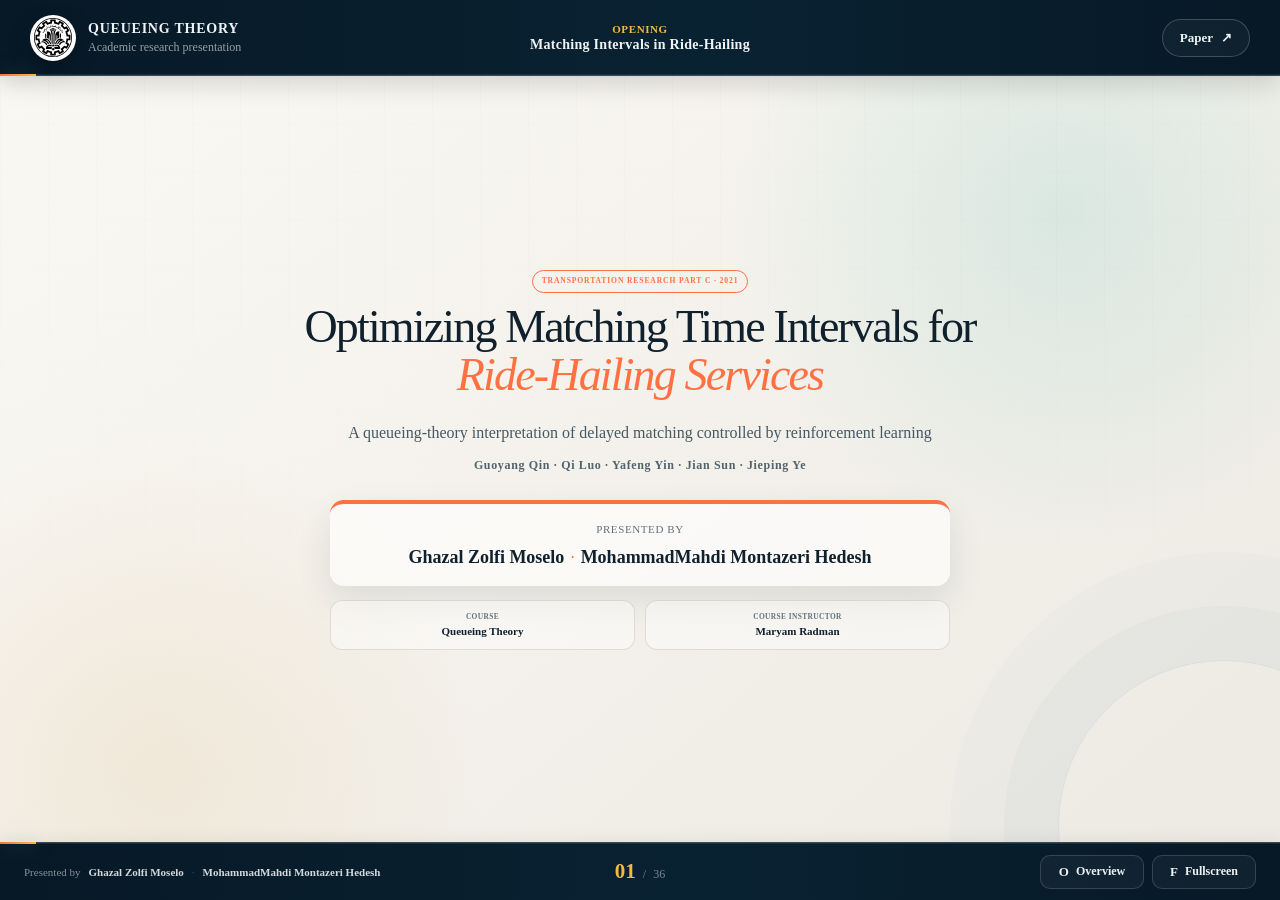
==== commit c8f848ae: "V4" ====
--- a/presentation.html
+++ b/presentation.html
@@ -66,178 +66,368 @@
 <section aria-hidden="true" class="slide theme-opening" data-chapter="Overview" data-title="Roadmap" id="slide-2">
 <div class="slide-heading">
 <p class="eyebrow type-eyebrow">Roadmap</p>
-<h2 class="type-slide-title">From Delayed Matching to Queueing Insights and Adaptive Control</h2>
+<h2 class="type-slide-title">From Queueing Models to Adaptive Delayed Matching</h2>
 </div>
 <div class="slide-content">
 <div class="roadmap-grid six-roadmap">
-<article data-go="2" role="button" tabindex="0"><span class="type-card-label">01</span><h3 class="type-card-title">Operational problem</h3><p class="type-body-copy">Delayed matching and the waiting-time trade-off.</p></article>
-<article data-go="4" role="button" tabindex="0"><span class="type-card-label">02</span><h3 class="type-card-title">Queue approximation</h3><p class="type-body-copy">Why the system is modeled as a spatial double-ended queue.</p></article>
-<article data-go="7" role="button" tabindex="0"><span class="type-card-label">03</span><h3 class="type-card-title">Problem formulation</h3><p class="type-body-copy">Objective, assumptions, and Hold/Match queue transitions.</p></article>
-<article data-go="10" role="button" tabindex="0"><span class="type-card-label">04</span><h3 class="type-card-title">Fixed-interval benchmark</h3><p class="type-body-copy">Stationary arrivals, fixed \(\Delta t\), and the non-stationary limitation.</p></article>
-<article data-go="12" role="button" tabindex="0"><span class="type-card-label">05</span><h3 class="type-card-title">Simulator and research gap</h3><p class="type-body-copy">Queueing-based simulator and the paper’s position in the literature.</p></article>
-<article data-go="14" role="button" tabindex="0"><span class="type-card-label">06</span><h3 class="type-card-title">RL control and results</h3><p class="type-body-copy">Grid actions, learning, and empirical findings.</p></article>
-</div>
-</div>
-</section>
-<section aria-hidden="true" class="slide theme-problem" data-chapter="Problem" data-title="What Is Delayed Matching?" id="slide-3">
-<div class="slide-heading compact-heading">
-<p class="eyebrow type-eyebrow">Practical problem</p>
-<h2 class="type-slide-title">What Is Delayed Matching in Ride-Hailing?</h2>
+<article data-go="2" role="button" tabindex="0"><span class="type-card-label">01</span><h3 class="type-card-title">Double-ended queue</h3><p class="type-body-copy">Start from course queues and introduce a general two-sided matching queue.</p></article>
+<article data-go="5" role="button" tabindex="0"><span class="type-card-label">02</span><h3 class="type-card-title">Comparison with \(M/M/m\)</h3><p class="type-body-copy">Map each concept to familiar queueing models and identify the differences.</p></article>
+<article data-go="8" role="button" tabindex="0"><span class="type-card-label">03</span><h3 class="type-card-title">Applications</h3><p class="type-body-copy">Show where double-ended queues appear before focusing on ride-hailing.</p></article>
+<article data-go="11" role="button" tabindex="0"><span class="type-card-label">04</span><h3 class="type-card-title">Ride-hailing model</h3><p class="type-body-copy">Model passengers and idle drivers as a double-ended queue with delayed matching.</p></article>
+<article data-go="13" role="button" tabindex="0"><span class="type-card-label">05</span><h3 class="type-card-title">Performance metrics</h3><p class="type-body-copy">Explain matching wait, pickup wait, total wait cost, and the U-shaped trade-off.</p></article>
+<article data-go="15" role="button" tabindex="0"><span class="type-card-label">06</span><h3 class="type-card-title">Why RL?</h3><p class="type-body-copy">Argue why one fixed \(\Delta t\) is not enough and why adaptive control is needed.</p></article>
+</div>
+</div>
+</section>
+<section aria-hidden="true" class="slide theme-problem" data-chapter="Queueing Foundations" data-title="Course Queueing Models" id="slide-3">
+<div class="slide-heading compact-heading">
+<p class="eyebrow type-eyebrow">Course starting point</p>
+<h2 class="type-slide-title">What Queueing Models Did We Study in Class?</h2>
 </div>
 <div class="slide-content split-figure-layout">
-<div class="figure-card large-figure"><img alt="Instantaneous versus delayed matching illustration from the paper" src="assets/fig1_instant_delayed.png"/></div>
-<div class="stacked-insights">
-<article><span class="type-card-label">Instantaneous matching</span><h3 class="type-card-title">Match as soon as a request arrives</h3><p class="type-body-copy">Passengers are assigned immediately, but the available driver may be far away.</p></article>
-<article class="accent-card"><span class="type-card-label">Delayed matching</span><h3 class="type-card-title">Wait briefly, then match in a thicker pool</h3><p class="type-body-copy">More passenger-driver combinations can reduce pickup distance and pickup waiting time.</p></article>
-<div class="decision-banner type-banner">The platform controls <strong class="type-banner">when</strong> to release buffered participants into the assignment problem.</div>
-</div>
-</div>
-<p class="source-note type-caption">Paper Fig. 1.</p>
-</section>
-<section aria-hidden="true" class="slide theme-problem" data-chapter="Problem" data-title="The Matching-Delay Trade-Off" id="slide-4">
+<div class="course-model-layout">
+<div class="mm-flow-card">
+<div class="mm-flow-title">Classical service queue</div>
+<div class="mm-flow-diagram">
+<div class="flow-node arrivals">Arrivals<br/><span>\(\lambda\)</span></div>
+<div class="flow-arrow">→</div>
+<div class="flow-node queue-node">Waiting queue<br/><span>\(N(t)\)</span></div>
+<div class="flow-arrow">→</div>
+<div class="flow-node servers">\(m\) servers<br/><span>\(\mu\)</span></div>
+<div class="flow-arrow">→</div>
+<div class="flow-node departures">Departures</div>
+</div>
+<div class="mm-equation">\[M/M/m:\quad \text{one arrival stream} \rightarrow \text{one waiting line} \rightarrow m \text{ servers}\]</div>
+</div>
+<div class="course-card-grid">
+<article><span class="type-card-label">Known structure</span><h3 class="type-card-title">One side waits</h3><p class="type-body-copy">Customers arrive, join a line, and receive service from a fixed set of servers.</p></article>
+<article><span class="type-card-label">State idea</span><h3 class="type-card-title">Queue length matters</h3><p class="type-body-copy">The state is often summarized by the number of customers waiting or present in the system.</p></article>
+<article class="accent-card-lite"><span class="type-card-label">Next step</span><h3 class="type-card-title">What if both sides arrive?</h3><p class="type-body-copy">Some systems need two different entity types to meet before anything can be served.</p></article>
+</div>
+</div>
+</div>
+</section>
+<section aria-hidden="true" class="slide theme-problem" data-chapter="Double-Ended Queue" data-title="Generic Double-Ended Queue" id="slide-4"><div class="slide-heading"><p class="eyebrow type-eyebrow">Generic model</p><h2 class="type-slide-title">What Is a Double-Ended Queue?</h2></div>
+<div class="slide-content deq-definition-only-content">
+<div class="deq-definition-only-layout">
+<div class="deq-definition-card-v33">
+<span class="type-card-label">Definition</span>
+<h3 class="type-card-title">A two-sided matching queue</h3>
+<p class="type-body-copy">A double-ended queue is a queueing system in which two different entity types arrive over time, wait in separate buffers, and leave the system only after a compatible pair is formed by a matching rule.</p>
+</div>
+<div class="figure-card deq-definition-figure-v33">
+<img alt="Generic double-ended queue structure with two buffers and a matching mechanism" src="assets/double_ended_queue_generic_v31.png"/>
+</div>
+</div>
+</div>
+</section>
+<section aria-hidden="true" class="slide theme-problem" data-chapter="Double-Ended Queue" data-title="Double-Ended Queue Mechanics" id="slide-5">
 <div class="slide-heading">
-<p class="eyebrow type-eyebrow">Core trade-off</p>
-<h2 class="type-slide-title">Why Can Delayed Matching Be Better Than Instantaneous Matching?</h2>
-</div>
-<div class="slide-content tradeoff-layout">
-<div class="tradeoff-formulas">
-<div class="formula-card red-formula">\[\Delta t\uparrow\quad\Rightarrow\quad W_{\mathrm{matching}}\uparrow\]</div>
-<div class="formula-card green-formula">\[\Delta t\uparrow\quad\Rightarrow\quad W_{\mathrm{pickup}}\downarrow\]</div>
-<div class="formula-card total-formula">\[W_{\mathrm{total}}=W_{\mathrm{matching}}+W_{\mathrm{pickup}}\]</div>
-<p class="type-body-copy">The opposing slopes create a U-shaped total-wait curve and an optimal matching interval.</p>
-</div>
-<div class="figure-card"><img alt="Matching, pickup, and total waiting time curves" src="assets/fig2_tradeoff.png"/></div>
+<p class="eyebrow type-eyebrow">Mechanism</p>
+<h2 class="type-slide-title">How Does a Double-Ended Queue Work?</h2>
+</div>
+<div class="slide-content">
+<div class="deq-mechanics-layout-v33">
+<div class="mechanics-step-row-v33">
+<article>
+<span>01</span>
+<h3>Two sides arrive</h3>
+<p>Type A arrives with \(\lambda_A\); Type B arrives with \(\lambda_B\).</p>
+</article>
+<article>
+<span>02</span>
+<h3>Both sides may wait</h3>
+<p>Unmatched entities remain in buffers \(N_A(t)\) and \(N_B(t)\).</p>
+</article>
+<article>
+<span>03</span>
+<h3>Matching forms pairs</h3>
+<p>A departure occurs only when one entity from each side is paired.</p>
+</article>
+<article>
+<span>04</span>
+<h3>Leftovers carry over</h3>
+<p>Unmatched entities stay in the system and influence the next state.</p>
+</article>
+</div>
+<div class="state-update-card state-update-card-v33">
+<span class="type-card-label">State evolution</span>
+<div class="update-equation">\[\text{New queue population}=\text{Previous population}+\text{New arrivals}-\text{Successful matches}\]</div>
+<div class="update-equation small">\[N_A(t+1)=N_A(t)+A_A(t)-M(t),\qquad N_B(t+1)=N_B(t)+A_B(t)-M(t)\]</div>
+</div>
+</div>
+</div>
+</section>
+<section aria-hidden="true" class="slide theme-model" data-chapter="Correspondence" data-title="What Corresponds to the Queueing Models We Studied?" id="slide-6">
+<div class="slide-heading">
+<p class="eyebrow type-eyebrow">Closest course analogy</p>
+<h2 class="type-slide-title">What Corresponds to the Queueing Models We Studied?</h2>
+</div>
+<div class="slide-content deq-correspondence-content">
+<div class="deq-correspondence-layout">
+<div class="comparison-intro type-banner">The nearest model from the course is the multi-server queue \(M/M/m\). The correspondence is useful, but it is only a starting point.</div>
+<div class="deq-correspondence-table-card">
+<div class="deq-corr-row deq-corr-head">
+<div>Course concept</div>
+<div>In \(M/M/m\)</div>
+<div>In a double-ended queue</div>
+</div>
+<div class="deq-corr-row">
+<div>Arrivals</div>
+<div>One customer stream enters the system</div>
+<div>Two streams enter from opposite sides</div>
+</div>
+<div class="deq-corr-row">
+<div>Waiting line</div>
+<div>Customers wait in one queue</div>
+<div>Each side can build its own buffer</div>
+</div>
+<div class="deq-corr-row">
+<div>System state</div>
+<div>Often tracked by \(N(t)\)</div>
+<div>Must track both sides, e.g. \((N_A(t),N_B(t))\)</div>
+</div>
+<div class="deq-corr-row">
+<div>Performance metrics</div>
+<div>\(L_q, W_q, \rho\)</div>
+<div>Matching wait, service-start/pickup wait, abandonment</div>
+</div>
+</div>
+<div class="comparison-footnote-card accent-card-lite">
+<span class="type-card-label">Interpretation</span>
+<p class="type-body-copy">So the double-ended queue is still a queueing model, but it generalizes the familiar \(M/M/m\) intuition to a setting where pairing, not ordinary service, drives departures.</p>
+</div>
+</div>
+</div>
+</section>
+<section aria-hidden="true" class="slide theme-model" data-chapter="Differences" data-title="How Is a Double-Ended Queue Different from Standard Queues?" id="slide-7">
+<div class="slide-heading compact-heading">
+<p class="eyebrow type-eyebrow">Key differences</p>
+<h2 class="type-slide-title">How Is a Double-Ended Queue Different from Standard Queues?</h2>
+</div>
+<div class="slide-content deq-differences-content">
+<div class="deq-diff-layout">
+<article class="deq-diff-card">
+<span class="type-card-label">Difference 1</span>
+<h3 class="type-card-title">Two sides may wait</h3>
+<p class="type-body-copy">In standard queues, waiting is usually one-sided. Here, both sides may accumulate and affect future matches.</p>
+</article>
+<article class="deq-diff-card">
+<span class="type-card-label">Difference 2</span>
+<h3 class="type-card-title">Departure comes from matching</h3>
+<p class="type-body-copy">Entities leave only when a compatible pair is formed, not when an individual customer finishes service.</p>
+</article>
+<article class="deq-diff-card">
+<span class="type-card-label">Difference 3</span>
+<h3 class="type-card-title">There is no fixed server pool</h3>
+<p class="type-body-copy">The “service side” is itself random and time-varying because it also arrives as a queueing process.</p>
+</article>
+<article class="deq-diff-card">
+<span class="type-card-label">Difference 4</span>
+<h3 class="type-card-title">Control focuses on matching policy</h3>
+<p class="type-body-copy">The main design choice becomes when and how to match, which makes delayed matching operationally meaningful.</p>
+</article>
+</div>
+
+</div>
+</section>
+<section aria-hidden="true" class="slide theme-model" data-chapter="Applications" data-title="Applications of Double-Ended Queues" id="slide-8">
+<div class="slide-heading compact-heading">
+<p class="eyebrow type-eyebrow">Applications</p>
+<h2 class="type-slide-title">Where Can Double-Ended Queues Be Used?</h2>
+</div>
+<div class="slide-content deq-applications-content">
+<div class="applications-layout-v37">
+<div class="applications-grid-v37">
+<article>
+<span class="type-card-label">01</span>
+<h3 class="type-card-title">Buyer–seller markets</h3>
+<p class="type-body-copy">Buyers and sellers wait until compatible trades can be formed.</p>
+</article>
+<article>
+<span class="type-card-label">02</span>
+<h3 class="type-card-title">Job matching</h3>
+<p class="type-body-copy">Applicants and vacancies form two waiting sides before a suitable match occurs.</p>
+</article>
+<article>
+<span class="type-card-label">03</span>
+<h3 class="type-card-title">Dating platforms</h3>
+<p class="type-body-copy">Two participant groups may wait so that the platform can improve match quality.</p>
+</article>
+<article>
+<span class="type-card-label">04</span>
+<h3 class="type-card-title">Organ donation</h3>
+<p class="type-body-copy">Donors and recipients are matched only when compatibility constraints are satisfied.</p>
+</article>
+<article>
+<span class="type-card-label">05</span>
+<h3 class="type-card-title">Service platforms</h3>
+<p class="type-body-copy">Service requesters and providers enter separate pools before pairing.</p>
+</article>
+<article class="accent-card-lite">
+<span class="type-card-label">06</span>
+<h3 class="type-card-title">Ride-hailing</h3>
+<p class="type-body-copy">Passenger requests and idle drivers form the two sides of the queue.</p>
+</article>
+</div>
+<div class="application-bridge-v37 type-banner">Now we specialize the generic double-ended queue to the paper’s setting: <strong>online ride-hailing matching</strong>.</div>
+</div>
+</div>
+</section>
+<section aria-hidden="true" class="slide theme-model" data-chapter="Ride-Hailing Model" data-title="Ride-Hailing as a Double-Ended Queue" id="slide-9">
+<div class="slide-heading compact-heading">
+<p class="eyebrow type-eyebrow">Ride-hailing application</p>
+<h2 class="type-slide-title">How Does Ride-Hailing Become a Double-Ended Queue?</h2>
+</div>
+<div class="slide-content ridehail-bridge-content-v37">
+<div class="ridehail-bridge-layout-v37">
+<div class="figure-card ridehail-bridge-figure-v37">
+<img alt="Queue models, double-ended queue, and ride-hailing interpretation diagram" src="assets/ridehailing_deq_triptych_v39.png"/>
+</div>
+<div class="ridehail-bridge-cards-v37">
+<article>
+<span class="type-card-label">Side A</span>
+<h3 class="type-card-title">Passenger requests</h3>
+<p class="type-body-copy">Passenger requests accumulate on one side of the system and may be held before pairing.</p>
+</article>
+<article>
+<span class="type-card-label">Side B</span>
+<h3 class="type-card-title">Idle drivers</h3>
+<p class="type-body-copy">Idle drivers accumulate on the other side and provide the available matching supply.</p>
+</article>
+<article class="accent-card-lite">
+<span class="type-card-label">Decision</span>
+<h3 class="type-card-title">Hold or Match</h3>
+<p class="type-body-copy">The platform chooses whether to match now or delay matching to create more pairing options.</p>
+</article>
+</div>
+</div>
+</div>
+</section>
+<section aria-hidden="true" class="slide theme-model" data-chapter="Delayed Matching" data-title="Delayed Matching" id="slide-10">
+<div class="slide-heading compact-heading">
+<p class="eyebrow type-eyebrow">Operational problem</p>
+<h2 class="type-slide-title">What Is Delayed Matching?</h2>
+</div>
+<div class="slide-content transition-layout-refined">
+<div class="delayed-matching-layout-v30">
+<div class="figure-card delayed-figure"><img alt="Instantaneous versus delayed matching illustration from the paper" src="assets/fig1_instant_delayed.png"/></div>
+<div class="delayed-cards">
+<article><span class="type-card-label">Instantaneous matching</span><h3 class="type-card-title">Match immediately</h3><p class="type-body-copy">Matching wait is small, but the selected driver may be far from the passenger.</p></article>
+<article class="accent-card-lite"><span class="type-card-label">Delayed matching</span><h3 class="type-card-title">Wait briefly, then match</h3><p class="type-body-copy">A larger buffer gives more pairing choices and can reduce pickup distance.</p></article>
+<div class="delayed-question type-banner">The platform must decide: <strong>match now</strong> or <strong>wait for better matching options?</strong></div>
+</div>
+</div>
+</div>
+<p class="source-note type-caption">Paper Fig. 1.</p></section>
+<section aria-hidden="true" class="slide theme-model" data-chapter="Metrics" data-title="Evaluation Metrics" id="slide-11">
+<div class="slide-heading compact-heading">
+<p class="eyebrow type-eyebrow">Evaluation metrics</p>
+<h2 class="type-slide-title">What Do We Want to Improve in This Queue?</h2>
+</div>
+<div class="slide-content metrics-redesign-content">
+<div class="metrics-redesign-layout">
+<div class="metrics-top-grid">
+<article class="metric-panel metric-panel-matching">
+<span class="type-card-label">Metric 1</span>
+<h3 class="type-card-title">Matching wait</h3>
+<div class="metric-symbol">\(W_{\mathrm{matching}}\)</div>
+<p class="type-body-copy">Time from request arrival until a passenger-driver match is formed.</p>
+</article>
+<article class="metric-panel metric-panel-pickup">
+<span class="type-card-label">Metric 2</span>
+<h3 class="type-card-title">Pickup wait</h3>
+<div class="metric-symbol">\(W_{\mathrm{pickup}}\)</div>
+<p class="type-body-copy">Time from matching until the assigned driver reaches the passenger.</p>
+</article>
+<article class="metric-panel metric-panel-total">
+<span class="type-card-label">Objective</span>
+<h3 class="type-card-title">Weighted total wait cost</h3>
+<div class="metric-symbol metric-symbol-wide">\(C=c_mW_{\mathrm{matching}}+c_pW_{\mathrm{pickup}}\)</div>
+<p class="type-body-copy">The paper minimizes wait cost, or equivalently maximizes the corresponding wait reward.</p>
+</article>
+</div>
+<div class="metrics-bottom-band">
+<div class="metrics-bottom-copy">
+<span class="type-card-label">Interpretation</span>
+<h3 class="type-card-title">The objective is the passenger's total waiting experience</h3>
+<p class="type-body-copy">A shorter queue alone is not enough; the platform must balance the uncertainty before matching against the travel time after matching.</p>
+</div>
+<div class="metrics-weight-note">
+<span>Perceived cost weights</span>
+<strong>Typically \(c_m&gt;c_p\)</strong>
+<p>Uncertain pre-match waiting is usually valued more negatively than pickup waiting.</p>
+</div>
+</div>
+</div>
+</div>
+</section><section class="slide" data-chapter="Metrics" data-title="U-Shaped Trade-Off" id="slide-11b">
+<div class="slide-shell">
+<div class="slide-heading"><p class="eyebrow type-eyebrow">Trade-off curve</p><h2 class="type-slide-title">Why Does the Total Waiting Curve Become U-Shaped?</h2></div>
+<div class="slide-content ushape-redesign-content">
+<div class="ushape-redesign-layout">
+<div class="figure-card ushape-main-figure">
+<img alt="Matching, pickup, and total waiting time curves" src="assets/fig2_tradeoff.png"/>
+</div>
+<div class="ushape-side-column">
+<div class="ushape-step ushape-step-red">
+<span class="type-card-label">Effect 1</span>
+<div class="ushape-equation">\[\Delta t\uparrow\Rightarrow W_{\mathrm{matching}}\uparrow\]</div>
+<p class="type-body-copy">Waiting longer before matching directly increases matching delay.</p>
+</div>
+<div class="ushape-step ushape-step-green">
+<span class="type-card-label">Effect 2</span>
+<div class="ushape-equation">\[\Delta t\uparrow\Rightarrow W_{\mathrm{pickup}}\downarrow\]</div>
+<p class="type-body-copy">A thicker pool can create closer or better passenger-driver pairs.</p>
+</div>
+<div class="ushape-total-card">
+<span class="type-card-label">Combined effect</span>
+<div class="ushape-equation">\[W_{\mathrm{total}}=W_{\mathrm{matching}}+W_{\mathrm{pickup}}\]</div>
+<p class="type-body-copy">An interior optimum appears only when the pickup-wait reduction initially outweighs the added matching delay.</p>
+</div>
+</div>
+</div>
+</div>
 </div>
 <p class="source-note type-caption">Paper Fig. 2.</p></section>
-<section aria-hidden="true" class="slide theme-problem" data-chapter="Queueing Model" data-title="Queue Approximation" id="slide-5">
-<div class="slide-heading">
-<p class="eyebrow type-eyebrow">Queue approximation</p>
-<h2 class="type-slide-title">We Approximate Delayed Matching with a Double-Ended Queue</h2>
-</div>
-<div class="slide-content">
-<div class="queue-system-flow">
-<article class="arrival-node"><span class="type-card-label">Passenger arrivals</span><strong class="type-data-value">\(\lambda_P\)</strong><p class="type-body-copy">Trip requests join a waiting buffer.</p></article>
-<i>→</i>
-<article class="buffer-node"><span class="type-card-label">Two-sided buffer</span><strong class="type-data-value">\(N_P,\,N_D\)</strong><p class="type-body-copy">Unmatched passengers and idle drivers accumulate and carry over.</p></article>
-<i>→</i>
-<article class="matching-node accent-card"><span class="type-card-label">Batch matching</span><strong class="type-data-value">Hold / Match</strong><p class="type-body-copy">Each grid either retains the queue or releases it to global assignment.</p></article>
-<i>→</i>
-<article class="service-node"><span class="type-card-label">Vehicle servers</span><strong class="type-data-value">\(\lambda_D\)</strong><p class="type-body-copy">Matched drivers become occupied; unmatched drivers remain idle.</p></article>
-</div>
-<div class="queue-characteristics">
-<span class="type-card-label">Double-ended queue</span><span class="type-card-label">Dynamic server availability</span><span class="type-card-label">Spatial dependence</span><span class="type-card-label">Carryover state</span><span class="type-card-label">Balking and reneging</span><span class="type-card-label">Batch service epochs</span>
-</div>
-</div>
-</section>
-<section aria-hidden="true" class="slide theme-model" data-chapter="Queueing Model" data-title="Analogy to Classical Queueing" id="slide-6">
-<div class="slide-heading">
-<p class="eyebrow type-eyebrow">Course connection</p>
-<h2 class="type-slide-title">What in This Model Corresponds to the Queues We Studied?</h2>
-</div>
-<div class="slide-content analogy-map-layout">
-<div class="analogy-head type-banner">The paper uses queueing ideas you already know, but maps them onto a two-sided ride-hailing system.</div>
-<div class="analogy-map">
-<div class="map-col classical">
-<h3 class="type-card-title">Queues from the course</h3>
-<div class="map-item"><strong class="type-card-title">Arrival process</strong><p class="type-body-copy">Customers enter the system.</p></div>
-<div class="map-item"><strong class="type-card-title">Waiting line</strong><p class="type-body-copy">Customers wait before service.</p></div>
-<div class="map-item"><strong class="type-card-title">Servers / capacity</strong><p class="type-body-copy">Servers determine available capacity.</p></div>
-<div class="map-item"><strong class="type-card-title">Service completion</strong><p class="type-body-copy">Service removes customers from queue.</p></div>
-</div>
-<div class="map-arrows"><div>↔</div><div>↔</div><div>↔</div><div>↔</div></div>
-<div class="map-col ridehailing">
-<h3 class="type-card-title">This ride-hailing deque</h3>
-<div class="map-item"><strong class="type-card-title">Passenger/driver arrivals</strong><p class="type-body-copy">Passengers: \(\lambda_P\); idle drivers: \(\lambda_D\).</p></div>
-<div class="map-item"><strong class="type-card-title">Two waiting buffers</strong><p class="type-body-copy">Both sides may wait.</p></div>
-<div class="map-item"><strong class="type-card-title">Driver availability</strong><p class="type-body-copy">Idle drivers act as service capacity.</p></div>
-<div class="map-item"><strong class="type-card-title">Successful match</strong><p class="type-body-copy">A matched pair leaves both buffers.</p></div>
-</div>
-</div>
-</div>
-</section>
-<section aria-hidden="true" class="slide theme-model" data-chapter="Queueing Model" data-title="Differences from Classical Queueing" id="slide-7">
-<div class="slide-heading compact-heading">
-<p class="eyebrow type-eyebrow">Key differences</p>
-<h2 class="type-slide-title">How Is This Queue Different from the Classical Queues We Studied?</h2>
-</div>
-<div class="slide-content difference-grid-layout">
-<div class="difference-banner type-banner">It speaks the language of queueing theory, but it is not a standard \(M/M/1\) or \(M/M/c\) queue.</div>
-<div class="difference-grid">
-<article><span class="type-card-label">Difference 1</span><h3 class="type-card-title">Both sides can wait</h3><p class="type-body-copy">Passengers and drivers may both accumulate in buffers.</p></article>
-<article><span class="type-card-label">Difference 2</span><h3 class="type-card-title">Matching precedes service</h3><p class="type-body-copy">A passenger-driver pair must be formed before pickup begins.</p></article>
-<article><span class="type-card-label">Difference 3</span><h3 class="type-card-title">Batch service epochs</h3><p class="type-body-copy">Matching happens every \(\Delta t\), not continuously.</p></article>
-<article><span class="type-card-label">Difference 4</span><h3 class="type-card-title">Pickup wait matters</h3><p class="type-body-copy">Waiting cost includes both matching wait and pickup wait.</p></article>
-<article><span class="type-card-label">Difference 5</span><h3 class="type-card-title">Carryover changes the future</h3><p class="type-body-copy">Unmatched participants move to the next interval.</p></article>
-<article><span class="type-card-label">Difference 6</span><h3 class="type-card-title">Spatial dependence</h3><p class="type-body-copy">Pickup time depends on distance and grid location.</p></article>
-</div>
-</div>
-</section>
-<section aria-hidden="true" class="slide theme-model" data-chapter="Queueing Formulation" data-title="Problem Statement" id="slide-8">
-<div class="slide-heading compact-heading">
-<p class="eyebrow type-eyebrow">Problem formulation</p>
-<h2 class="type-slide-title">What Exactly Is the Queueing Problem Being Solved?</h2>
-</div>
-<div class="slide-content objective-layout queue-objective-layout">
-<article><span class="type-card-label">Control variable</span><h3 class="type-card-title">Hold or Match</h3><p class="type-body-copy">Continue buffering or release participants for matching.</p></article>
-<article><span class="type-card-label">Objective</span><h3 class="type-card-title">Minimize total waiting cost</h3><p class="type-body-copy">Balance matching wait against pickup wait.</p></article>
-<article><span class="type-card-label">Core variables</span><h3 class="type-card-title">\(\lambda_P,\lambda_D,N_P,N_D,\Delta t\)</h3><p class="type-body-copy">Arrival rates, queue populations, and matching interval define the state.</p></article>
-<article><span class="type-card-label">Patience behavior</span><h3 class="type-card-title">Balking and reneging</h3><p class="type-body-copy">Participants may leave if expected waiting exceeds \(t_{\max}\).</p></article>
-</div>
-<div class="one-line-claim type-banner">The queueing problem is to choose the matching interval so that total passenger waiting is minimized over repeated decision epochs.</div>
-</section>
-<section aria-hidden="true" class="slide theme-model" data-chapter="Queueing Formulation" data-title="Analytical Assumptions" id="slide-9">
-<div class="slide-heading compact-heading">
-<p class="eyebrow type-eyebrow">Analytical assumptions</p>
-<h2 class="type-slide-title">What Assumptions Are Used in the Deque Approximation?</h2>
-</div>
-<div class="slide-content assumption-grid">
-<article><span class="type-card-label">01</span><h3 class="type-card-title">Poisson arrivals</h3><p class="type-body-copy">Passenger and idle-driver arrivals use stationary rates \(\lambda_P\) and \(\lambda_D\).</p></article>
-<article><span class="type-card-label">02</span><h3 class="type-card-title">Uniform locations</h3><p class="type-body-copy">Locations are uniformly distributed over the service area.</p></article>
-<article><span class="type-card-label">03</span><h3 class="type-card-title">Periodic matching</h3><p class="type-body-copy">Matching occurs at \(\Delta t,2\Delta t,3\Delta t,\ldots\).</p></article>
-<article><span class="type-card-label">04</span><h3 class="type-card-title">Carryover</h3><p class="type-body-copy">Unmatched participants remain for the next window.</p></article>
-<article><span class="type-card-label">05</span><h3 class="type-card-title">Pickup estimate</h3><p class="type-body-copy">Pickup wait is Manhattan distance divided by speed \(v\).</p></article>
-<article><span class="type-card-label">06</span><h3 class="type-card-title">Patience threshold</h3><p class="type-body-copy">Waiting beyond \(t_{\max}\) can cause balking or reneging.</p></article>
-</div>
-<div class="note-strip type-banner">Stationary arrivals allow a fixed \(\Delta t\) benchmark; non-stationary arrivals require adaptive control.</div>
-</section>
-<section aria-hidden="true" class="slide theme-model" data-chapter="Queueing Formulation" data-title="Hold and Match Transitions" id="slide-10">
-<div class="slide-heading compact-heading">
-<p class="eyebrow type-eyebrow">State evolution</p>
-<h2 class="type-slide-title">How Do Hold and Match Decisions Update the Queues?</h2>
-</div>
-<div class="slide-content transition-layout-refined">
-<div class="transition-claim type-banner">\[\text{New queue population}=\text{Previous queue population}+\text{New arrivals}-\text{Successful matches}.\]</div>
-<div class="transition-columns soft-gap-columns">
-<div class="formula-card"><span class="type-card-label">Hold: \(i\in S_0\)</span>\[\begin{aligned}N_P(i,t)&amp;=N_P(i,t-1)+n_P(i,t-1:t),\\N_D(i,t)&amp;=N_D(i,t-1)+n_D(i,t-1:t).\end{aligned}\]<p class="type-body-copy">No match is released in this grid yet, so both buffers simply accumulate the new arrivals.</p></div>
-<div class="formula-card accent-card"><span class="type-card-label">Match: \(i\in S_1\)</span>\[\begin{aligned}N_P(i,t)&amp;=N_P(i,t-1)+n_P(i,t-1:t)-m_i(t),\\N_D(i,t)&amp;=N_D(i,t-1)+n_D(i,t-1:t)-m_i(t).\end{aligned}\]<p class="type-body-copy">A successful matching step removes \(m_i(t)\) paired passengers and drivers from the buffers.</p></div>
-</div>
-</div>
-</section>
-<section aria-hidden="true" class="slide theme-model" data-chapter="Stationary Case" data-title="Fixed Matching-Interval Strategy" id="slide-11">
-<div class="slide-heading compact-heading">
-<p class="eyebrow type-eyebrow">Stationary-arrival benchmark</p>
-<h2 class="type-slide-title">What Is the Fixed Matching-Interval Strategy?</h2>
-</div>
-<div class="slide-content split-figure-layout">
-<div class="figure-card large-figure"><img alt="Minimum expected total wait and optimal fixed matching interval" src="assets/fig3_contours.png"/></div>
-<div class="stacked-insights">
-<article><span class="type-card-label">Stationary case</span><h3 class="type-card-title">Search for one best fixed \(\Delta t\)</h3><p class="type-body-copy">If arrivals are stationary, delayed matching becomes equivalent to choosing the optimal constant matching interval.</p></article>
-<article><span class="type-card-label">Queueing interpretation</span><h3 class="type-card-title">The best delay depends on the supply-demand gap</h3><p class="type-body-copy">When \(\lambda_P\approx\lambda_D\), a longer delay is more valuable because a thicker pool can improve pair quality.</p></article>
-<div class="decision-banner type-banner"><strong>Read Fig. 3 as two stationary-arrival maps:</strong> panel (a) is the minimum expected total wait; panel (b) is the corresponding optimal fixed interval.</div>
-</div>
-</div>
-<p class="source-note type-caption">Paper Fig. 3.</p></section><section class="slide" data-chapter="Non-Stationary Case" data-title="Why a Fixed Interval Is Not Enough" id="slide-11b">
-<div class="slide-shell">
-<div class="slide-heading"><p class="eyebrow type-eyebrow">From stationary to real operations</p><h2 class="type-slide-title">Why Does a Fixed Matching Interval Break Down Under Non-Stationary Arrivals?</h2></div>
-<div class="slide-content nonstationary-layout">
-<div class="figure-card light-figure"><img alt="Trade-off under different supply and demand regimes" src="assets/fig2_tradeoff.png"/></div>
-<div class="stacked-insights">
-<article><span class="type-card-label">Why fixed \(\Delta t\) works only in theory</span><h3 class="type-card-title">Stationarity keeps the trade-off stable</h3><p class="type-body-copy">If the rates do not change, one constant interval can represent the environment.</p></article>
-<article><span class="type-card-label">What changes in practice</span><h3 class="type-card-title">Time and space shift the queue regime</h3><p class="type-body-copy">Arrival rates vary by region and period, so the best interval changes.</p></article>
-<article class="accent-card"><span class="type-card-label">Operational consequence</span><h3 class="type-card-title">The interval must become adaptive</h3><p class="type-body-copy">One fixed \(\Delta t\) cannot fit balanced and imbalanced conditions simultaneously.</p></article>
-</div>
-</div>
-<p class="source-note type-caption">Paper discussion around Sec. 3.2 and Fig. 2.</p>
+<section class="slide theme-method" data-chapter="Fixed Interval" data-title="Fixed Interval Benchmark" id="slide-fixed-interval">
+<div class="slide-heading compact-heading"><p class="eyebrow type-eyebrow">Stationary benchmark</p><h2 class="type-slide-title">When Is a Fixed Matching Interval Reasonable?</h2></div>
+<div class="slide-content fixed-interval-v30">
+<div class="figure-card fixed-contour-figure"><img alt="Minimum wait and optimal fixed matching interval contour plots" src="assets/fig3_contours.png"/></div>
+<div class="fixed-cards">
+<article><span class="type-card-label">Stationary case</span><h3 class="type-card-title">One \(\Delta t^*\) can be tuned</h3><p class="type-body-copy">If \(\lambda_P\) and \(\lambda_D\) are stable, historical data can be used to find a fixed interval.</p></article>
+<article class="accent-card-lite"><span class="type-card-label">Benchmark role</span><h3 class="type-card-title">Useful but limited</h3><p class="type-body-copy">A fixed interval gives a strong baseline, but it assumes the best timing does not change across states.</p></article>
+<div class="fixed-equation">\[\Delta t^*=\arg\min_{\Delta t}\;C_{\mathrm{total}}(\Delta t)\]</div>
+</div>
+</div>
+<p class="source-note type-caption">Paper Fig. 3.</p>
+</section>
+<section class="slide theme-method" data-chapter="Non-Stationary System" data-title="Why Fixed Δt Is Not Enough" id="slide-fixed-limitation">
+<div class="slide-heading compact-heading"><p class="eyebrow type-eyebrow">From stationary to real operations</p><h2 class="type-slide-title">Why Is One Fixed \(\Delta t\) Not Enough?</h2></div>
+<div class="slide-content nonstationary-v30">
+<div class="stationary-contrast">
+<article><span class="type-card-label">Stationary model</span><h3 class="type-card-title">One environment</h3><p class="type-body-copy">If arrival rates and spatial patterns remain stable, a fixed matching interval can be optimized once.</p></article>
+<article class="accent-card-lite"><span class="type-card-label">Real ride-hailing</span><h3 class="type-card-title">Many changing regimes</h3><p class="type-body-copy">Demand, supply, locations, and carryover change across time and grids, so the best interval changes too.</p></article>
+</div>
+<div class="nonstationary-reasons">
+<div>\(\lambda_P(i,t)\) varies by grid and time</div>
+<div>\(\lambda_D(i,t)\) varies by grid and time</div>
+<div>Unmatched participants carry over</div>
+<div>Current actions change future buffers</div>
+</div>
+<div class="nonstationary-message type-banner">A fixed \(\Delta t\) cannot fit balanced and imbalanced regimes at the same time.</div>
+</div>
+</section>
+<section class="slide theme-method" data-chapter="Why RL?" data-title="Why Reinforcement Learning?" id="slide-rl-bridge">
+<div class="slide-heading compact-heading"><p class="eyebrow type-eyebrow">Adaptive control motivation</p><h2 class="type-slide-title">Why Do We Need Reinforcement Learning?</h2></div>
+<div class="slide-content why-rl-v30">
+<div class="rl-logic-chain">
+<article><span>01</span><h3>Repeated decisions</h3><p>The platform repeatedly chooses Hold or Match over time.</p></article>
+<article><span>02</span><h3>Delayed consequences</h3><p>Today’s decision changes tomorrow’s queue populations.</p></article>
+<article><span>03</span><h3>Large state space</h3><p>The state includes grid-level passenger and driver buffers, locations, and forecasts.</p></article>
+<article><span>04</span><h3>Unknown dynamics</h3><p>The transition probabilities and rewards are not analytically available in practice.</p></article>
+</div>
+<div class="rl-conclusion type-banner">Therefore, the paper treats matching-interval selection as a <strong>sequential decision problem under uncertainty</strong> and uses RL to learn an adaptive policy.</div>
 </div>
 </section>
 <section aria-hidden="true" class="slide theme-method" data-chapter="Queueing Simulator" data-title="Queueing-Based Simulator" id="slide-12">
--- a/queue.css
+++ b/queue.css
@@ -5726,3 +5726,1549 @@
   font-size: 10px !important;
   letter-spacing: .10em !important;
 }
+
+/* ========================================================================
+   V29 — new opening sequence: course bridge, DEQ, and delayed matching
+   ======================================================================== */
+#slide-3 .slide-content,
+#slide-4 .slide-content,
+#slide-5 .slide-content,
+#slide-6 .slide-content,
+#slide-7 .slide-content,
+#slide-8 .slide-content {
+  display: block;
+}
+
+.course-bridge-layout,
+.deq-hero-layout,
+.deq-mechanics-layout,
+.mapping-layout,
+.differences-layout,
+.ridehail-layout {
+  display: flex;
+  flex-direction: column;
+  gap: 18px;
+  height: 100%;
+}
+
+.bridge-banner,
+.difference-banner {
+  border-radius: 18px;
+  padding: 16px 22px;
+  background: rgba(255,255,255,.68);
+  border: 1px solid rgba(25,40,62,.08);
+  box-shadow: 0 8px 24px rgba(17,28,45,.06);
+}
+
+.course-bridge-grid {
+  display: grid;
+  grid-template-columns: repeat(3, minmax(0,1fr));
+  gap: 18px;
+}
+
+.course-card,
+.mapping-note,
+.difference-card,
+.ridehail-card,
+.step-card,
+.summary-box {
+  background: rgba(255,255,255,.78);
+  border: 1px solid rgba(23,37,58,.08);
+  border-radius: 22px;
+  box-shadow: 0 10px 26px rgba(15, 23, 42, .06);
+  padding: 18px 20px;
+}
+
+.course-card .type-card-title,
+.mapping-note .type-card-title,
+.difference-card .type-card-title,
+.ridehail-card .type-card-title,
+.step-card .type-card-title,
+.summary-box .type-card-title {
+  margin-top: 6px;
+  margin-bottom: 8px;
+}
+
+.accent-card-lite {
+  background: linear-gradient(180deg, rgba(255,255,255,.88), rgba(255,244,238,.96));
+  border-color: rgba(255,127,80,.18);
+}
+
+.bridge-bottom-strip,
+.ridehail-objective,
+.deq-hero-caption {
+  background: rgba(255,255,255,.72);
+  border: 1px solid rgba(23,37,58,.08);
+  border-radius: 18px;
+  padding: 14px 18px;
+  box-shadow: 0 10px 24px rgba(15,23,42,.05);
+}
+
+.deq-hero-card {
+  padding: 14px !important;
+}
+
+.deq-hero-card img {
+  width: 100%;
+  max-height: 50vh;
+  object-fit: contain;
+}
+
+.mechanics-steps-grid {
+  display: grid;
+  grid-template-columns: repeat(4, minmax(0,1fr));
+  gap: 16px;
+}
+
+.step-index {
+  display: inline-block;
+  font-family: var(--font-sans, Arial, sans-serif);
+  font-size: 12px;
+  font-weight: 700;
+  letter-spacing: .12em;
+  color: var(--accent, #ec7a4d);
+  margin-bottom: 8px;
+}
+
+.mechanics-summary-grid {
+  display: grid;
+  grid-template-columns: 1.2fr 1fr;
+  gap: 16px;
+}
+
+.emphasis-box {
+  background: linear-gradient(180deg, rgba(11,45,77,.96), rgba(10,36,62,.96));
+  color: #f6f4ef;
+}
+
+.emphasis-box .type-card-title,
+.emphasis-box .type-body-copy { color: #f6f4ef !important; }
+
+.mapping-layout {
+  gap: 16px;
+}
+
+.mapping-table-card {
+  background: rgba(255,255,255,.82);
+  border: 1px solid rgba(23,37,58,.08);
+  border-radius: 22px;
+  overflow: hidden;
+  box-shadow: 0 10px 26px rgba(15,23,42,.06);
+}
+
+.mapping-row {
+  display: grid;
+  grid-template-columns: 0.9fr 1.25fr;
+  gap: 16px;
+  padding: 12px 18px;
+  align-items: start;
+  border-top: 1px solid rgba(23,37,58,.08);
+}
+
+.mapping-row:first-child { border-top: none; }
+.mapping-header {
+  background: rgba(11,45,77,.94);
+  color: #f8fafc;
+  font-weight: 700;
+}
+
+.mapping-notes-grid {
+  display: grid;
+  grid-template-columns: 1.2fr 1fr;
+  gap: 16px;
+}
+
+.difference-grid-custom {
+  display: grid;
+  grid-template-columns: repeat(2, minmax(0,1fr));
+  gap: 16px;
+}
+
+.ridehail-layout {
+  display: grid;
+  grid-template-columns: 1.1fr 0.95fr;
+  gap: 18px;
+  align-items: stretch;
+}
+
+.ridehail-figure-card {
+  padding: 12px !important;
+  display: flex;
+  align-items: center;
+  justify-content: center;
+}
+
+.ridehail-figure-card img {
+  width: 100%;
+  max-height: 52vh;
+  object-fit: contain;
+}
+
+.ridehail-side-panel {
+  display: flex;
+  flex-direction: column;
+  gap: 14px;
+}
+
+.ridehail-formulas {
+  display: grid;
+  grid-template-columns: 1fr;
+  gap: 12px;
+}
+
+.mini-formula {
+  background: rgba(255,255,255,.82);
+  border: 1px solid rgba(23,37,58,.08);
+  border-radius: 18px;
+  padding: 16px 18px;
+  text-align: center;
+  box-shadow: 0 10px 24px rgba(15,23,42,.05);
+}
+
+#slide-8 .slide-content {
+  padding-top: 6px;
+}
+
+#slide-2 .roadmap-grid article p {
+  text-align: left !important;
+}
+
+@media (max-width: 1280px) {
+  .course-bridge-grid,
+  .mechanics-steps-grid,
+  .difference-grid-custom {
+    gap: 14px;
+  }
+  .step-card,
+  .difference-card,
+  .course-card {
+    padding: 16px 16px;
+  }
+}
+
+/* ========================================================================
+   V30 — narrative restructure: DEQ → applications → ride-hailing → RL
+   ======================================================================== */
+#slide-3 .slide-content,
+#slide-4 .slide-content,
+#slide-5 .slide-content,
+#slide-6 .slide-content,
+#slide-7 .slide-content,
+#slide-8 .slide-content,
+#slide-9 .slide-content,
+#slide-10 .slide-content,
+#slide-11 .slide-content,
+#slide-11b .slide-content,
+#slide-fixed-interval .slide-content,
+#slide-fixed-limitation .slide-content,
+#slide-rl-bridge .slide-content {
+  padding-top: 4px !important;
+}
+
+.course-model-layout,
+.deq-generic-layout,
+.deq-mechanics-layout-v30,
+.compare-mm-layout,
+.deq-difference-layout,
+.applications-layout-v30,
+.ridehailing-deq-layout-v30,
+.delayed-matching-layout-v30,
+.metrics-layout-v30,
+.u-shape-layout-v30,
+.fixed-interval-v30,
+.nonstationary-v30,
+.why-rl-v30 {
+  width: min(1320px, 100%);
+  margin: 0 auto;
+}
+
+.course-model-layout,
+.deq-mechanics-layout-v30,
+.deq-difference-layout,
+.applications-layout-v30,
+.metrics-layout-v30,
+.nonstationary-v30,
+.why-rl-v30 {
+  display: grid;
+  gap: 14px;
+}
+
+.mm-flow-card,
+.compare-table-card,
+.state-update-card,
+.deq-definition-card,
+.metrics-note,
+.fixed-equation,
+.nonstationary-message,
+.rl-conclusion,
+.course-model-layout article,
+.mechanics-step-row article,
+.compare-note-card,
+.difference-grid-v30 article,
+.application-grid article,
+.ridehail-map-cards article,
+.delayed-cards article,
+.metrics-cards article,
+.fixed-cards article,
+.stationary-contrast article,
+.rl-logic-chain article {
+  border-radius: 18px;
+  border: 1px solid rgba(16,32,44,.12);
+  background: rgba(255,255,255,.74);
+  box-shadow: 0 10px 28px rgba(7,17,28,.06);
+}
+
+.mm-flow-card { padding: 18px 20px; }
+.mm-flow-title { text-align:center; color: var(--accent); font-weight: 800; letter-spacing: .08em; text-transform: uppercase; font-size: 12px; margin-bottom: 10px; }
+.mm-flow-diagram { display:grid; grid-template-columns: 1fr auto 1.1fr auto 1fr auto 1fr; align-items:stretch; gap:10px; }
+.flow-node { min-height:72px; border-radius:16px; border:1px solid rgba(16,32,44,.13); background:rgba(255,255,255,.86); display:grid; place-items:center; text-align:center; font-weight:800; line-height:1.15; padding:10px; }
+.flow-node span { color: var(--accent); font-size: 18px; }
+.flow-arrow { color: var(--accent); font-size: 28px; font-weight: 900; display:grid; place-items:center; }
+.mm-equation { margin-top: 12px; padding: 8px 12px; border-radius: 14px; background: rgba(6,21,34,.05); text-align:center; }
+.course-card-grid { display:grid; grid-template-columns: repeat(3, minmax(0,1fr)); gap:14px; }
+.course-card-grid article { padding: 16px 18px; min-height: 128px; display:grid; align-content:center; }
+
+.deq-generic-layout { display:grid; grid-template-columns:minmax(0,1fr); gap:12px; }
+.deq-generic-figure { padding: 10px !important; background: rgba(255,255,255,.78) !important; }
+.deq-generic-figure img { width:100%; max-height: 53vh; object-fit: contain; }
+.deq-definition-card { width:min(980px, 100%); margin:0 auto; padding:13px 18px; text-align:center; }
+.deq-definition-card h3 { margin: 3px 0 5px !important; }
+
+.mechanics-step-row { display:grid; grid-template-columns:repeat(4,minmax(0,1fr)); gap:14px; }
+.mechanics-step-row article { padding:15px 16px; min-height:142px; display:grid; align-content:center; text-align:center; }
+.mechanics-step-row article span,
+.rl-logic-chain article span { color: var(--accent); font-size: 12px; font-weight: 800; letter-spacing:.12em; }
+.mechanics-step-row article h3,
+.rl-logic-chain article h3 { margin: 7px 0 8px; font-size: 18px; }
+.mechanics-step-row article p,
+.rl-logic-chain article p { margin:0; line-height:1.42; }
+.state-update-card { padding: 14px 18px; text-align:center; }
+.update-equation { margin-top:5px; }
+.update-equation.small { font-size: 92%; }
+
+.compare-mm-layout { display:grid; grid-template-columns: minmax(0, 1fr) 310px; gap:16px; align-items:stretch; }
+.compare-table-card { overflow:hidden; }
+.compare-row { display:grid; grid-template-columns: .9fr 1.15fr; gap:14px; padding:10px 16px; border-top:1px solid rgba(16,32,44,.09); align-items:center; }
+.compare-row:first-child { border-top:0; }
+.compare-head { background: var(--deep-blue); color:white; font-weight:800; }
+.compare-note-card { padding:18px; display:grid; align-content:center; text-align:center; }
+
+.deq-difference-layout { gap:13px; }
+.difference-grid-v30 { display:grid; grid-template-columns: repeat(4,minmax(0,1fr)); gap:14px; }
+.difference-grid-v30 article { min-height: 152px; padding:15px 16px; display:grid; align-content:center; text-align:center; }
+.difference-grid-v30 article h3 { margin:6px 0 8px; }
+.difference-banner { text-align:center; padding:12px 16px !important; }
+
+.application-grid { display:grid; grid-template-columns: repeat(3,minmax(0,1fr)); gap:14px; }
+.application-grid article { min-height:126px; padding:16px 18px; display:grid; align-content:center; text-align:center; }
+.application-grid article span { color: var(--accent); font-weight: 800; font-size: 18px; }
+.application-grid article p { margin:8px 0 0; line-height:1.42; }
+.application-grid .accent-app { background: linear-gradient(180deg, rgba(255,255,255,.90), rgba(255,244,238,.95)); border-color: rgba(255,112,67,.18); }
+.application-bridge { text-align:center; padding:12px 16px !important; }
+
+.ridehailing-deq-layout-v30,
+.delayed-matching-layout-v30,
+.u-shape-layout-v30,
+.fixed-interval-v30 { display:grid; grid-template-columns:minmax(0,1.15fr) minmax(360px,.85fr); gap:16px; align-items:center; }
+.ridehail-infographic,
+.delayed-figure,
+.u-figure,
+.fixed-contour-figure { padding:10px !important; background: rgba(255,255,255,.80) !important; }
+.ridehail-infographic img,
+.delayed-figure img,
+.u-figure img,
+.fixed-contour-figure img { width:100%; max-height:52vh; object-fit:contain; }
+.ridehail-map-cards,
+.delayed-cards,
+.fixed-cards { display:grid; gap:12px; }
+.ridehail-map-cards article,
+.delayed-cards article,
+.fixed-cards article { padding:16px 18px; min-height:0; display:grid; align-content:center; text-align:center; }
+.delayed-question { text-align:center; padding:13px 16px !important; }
+
+.metrics-cards { display:grid; grid-template-columns: repeat(3,minmax(0,1fr)); gap:14px; }
+.metrics-cards article { min-height:190px; padding:16px 18px; display:grid; align-content:center; text-align:center; }
+.metric-symbol { margin-top:10px; padding:10px 12px; border-radius:14px; background:rgba(6,21,34,.05); font-size: 16px; }
+.metrics-note { padding:13px 16px; text-align:center; }
+
+.u-formulas { display:grid; gap:11px; }
+.u-formulas .formula-card { min-height:76px !important; display:grid; place-items:center; padding:14px 16px !important; }
+.u-message { text-align:center; padding:13px 16px !important; }
+
+.fixed-cards .fixed-equation { padding:14px 16px; text-align:center; }
+
+.stationary-contrast { display:grid; grid-template-columns:1fr 1fr; gap:16px; }
+.stationary-contrast article { padding:18px 20px; min-height:155px; display:grid; align-content:center; text-align:center; }
+.nonstationary-reasons { display:grid; grid-template-columns:repeat(4,minmax(0,1fr)); gap:12px; }
+.nonstationary-reasons div { border-radius:16px; border:1px solid rgba(16,32,44,.12); background:rgba(255,255,255,.72); padding:15px 14px; text-align:center; font-weight:800; box-shadow:0 10px 24px rgba(7,17,28,.05); }
+.nonstationary-message { padding:13px 16px; text-align:center; }
+
+.rl-logic-chain { display:grid; grid-template-columns:repeat(4,minmax(0,1fr)); gap:14px; }
+.rl-logic-chain article { padding:16px 18px; min-height:150px; display:grid; align-content:center; text-align:center; }
+.rl-conclusion { padding:14px 18px; text-align:center; }
+
+/* Keep new generic educational slides visually calm */
+#slide-3 .type-card-label,
+#slide-4 .type-card-label,
+#slide-5 .type-card-label,
+#slide-6 .type-card-label,
+#slide-7 .type-card-label,
+#slide-8 .type-card-label,
+#slide-9 .type-card-label,
+#slide-10 .type-card-label,
+#slide-11 .type-card-label {
+  font-size: 10px !important;
+  letter-spacing: .11em !important;
+}
+
+@media (max-height: 820px) and (min-width: 761px) {
+  .deq-generic-figure img { max-height: 49vh; }
+  .ridehail-infographic img,.delayed-figure img,.u-figure img,.fixed-contour-figure img { max-height: 49vh; }
+  .mechanics-step-row article,.difference-grid-v30 article,.metrics-cards article,.rl-logic-chain article { min-height:auto; padding:13px 14px; }
+  .application-grid article { min-height:112px; padding:13px 14px; }
+  .compare-row { padding:8px 14px; }
+}
+
+/* ========================================================================
+   V31 — merge former slides 4 and 5 into one combined DEQ introduction slide
+   ======================================================================== */
+#slide-4 .deq-combined-slide-content {
+  display: block;
+  padding-top: 2px;
+}
+
+#slide-4 .deq-combined-layout {
+  display: flex;
+  flex-direction: column;
+  gap: 12px;
+  height: 100%;
+}
+
+#slide-4 .deq-top-definition-card {
+  background: rgba(255,255,255,.80);
+  border: 1px solid rgba(24,39,60,.08);
+  border-radius: 20px;
+  box-shadow: 0 10px 24px rgba(15,23,42,.05);
+  padding: 14px 18px;
+}
+
+#slide-4 .deq-top-definition-card .type-card-title {
+  margin-top: 4px;
+  margin-bottom: 6px;
+}
+
+#slide-4 .deq-top-definition-card .type-body-copy {
+  margin: 0;
+}
+
+#slide-4 .deq-combined-figure {
+  padding: 10px !important;
+}
+
+#slide-4 .deq-combined-figure img {
+  width: 100%;
+  max-height: 29vh;
+  object-fit: contain;
+}
+
+#slide-4 .deq-steps-compact {
+  display: grid;
+  grid-template-columns: repeat(4, minmax(0, 1fr));
+  gap: 12px;
+}
+
+#slide-4 .deq-steps-compact article {
+  background: rgba(255,255,255,.78);
+  border: 1px solid rgba(24,39,60,.08);
+  border-radius: 18px;
+  box-shadow: 0 8px 20px rgba(15,23,42,.05);
+  padding: 12px 14px;
+}
+
+#slide-4 .deq-steps-compact article span {
+  display: inline-block;
+  margin-bottom: 6px;
+  font-size: 12px;
+  font-weight: 700;
+  letter-spacing: .14em;
+  color: var(--accent, #e77c4f);
+}
+
+#slide-4 .deq-steps-compact article h3 {
+  margin: 0 0 6px;
+  font-family: var(--font-serif);
+  font-size: 22px;
+  line-height: 1.18;
+  color: var(--ink-900, #13263a);
+}
+
+#slide-4 .deq-steps-compact article p {
+  margin: 0;
+  font-size: 15px;
+  line-height: 1.4;
+  color: var(--ink-700, #425466);
+  text-align: justify;
+}
+
+#slide-4 .deq-state-update-compact {
+  padding: 14px 18px !important;
+}
+
+#slide-4 .deq-state-update-compact .update-equation {
+  font-size: 23px;
+}
+
+#slide-4 .deq-state-update-compact .update-equation.small {
+  font-size: 20px;
+}
+
+/* ========================================================================
+   V32 — merge correspondence and differences into a single comparison table
+   ======================================================================== */
+#slide-6 .deq-comparison-slide-content {
+  display: block;
+  padding-top: 2px;
+}
+
+#slide-6 .deq-comparison-layout {
+  display: flex;
+  flex-direction: column;
+  gap: 12px;
+  height: 100%;
+}
+
+#slide-6 .comparison-intro {
+  margin-bottom: 0;
+}
+
+#slide-6 .deq-comparison-table-card {
+  background: rgba(255,255,255,.82);
+  border: 1px solid rgba(24,39,60,.08);
+  border-radius: 22px;
+  overflow: hidden;
+  box-shadow: 0 10px 26px rgba(15,23,42,.06);
+}
+
+#slide-6 .deq-compare-row {
+  display: grid;
+  grid-template-columns: 1.08fr 1.02fr 1.28fr;
+  gap: 16px;
+  padding: 12px 18px;
+  align-items: center;
+  border-top: 1px solid rgba(24,39,60,.08);
+}
+
+#slide-6 .deq-compare-row:first-child {
+  border-top: none;
+}
+
+#slide-6 .deq-compare-head {
+  background: rgba(11,45,77,.95);
+  color: #f7fafc;
+  font-family: var(--font-serif);
+  font-size: 22px;
+  font-weight: 700;
+}
+
+#slide-6 .deq-compare-row > div {
+  font-size: 17px;
+  line-height: 1.42;
+  color: var(--ink-900,#13263a);
+  text-align: left;
+}
+
+#slide-6 .deq-compare-row > div:first-child {
+  font-family: var(--font-serif);
+  font-weight: 700;
+}
+
+#slide-6 .comparison-footnote-card {
+  padding: 14px 18px;
+}
+
+#slide-6 .comparison-footnote-card p {
+  margin: 4px 0 0;
+}
+
+
+/* ========================================================================
+   V33 — split combined DEQ slide back into two clean slides
+   ======================================================================== */
+#slide-4 .deq-definition-only-content,
+#slide-5 .slide-content {
+  display: block;
+}
+
+#slide-4 .deq-definition-only-layout {
+  display: flex;
+  flex-direction: column;
+  gap: 14px;
+  height: 100%;
+}
+
+#slide-4 .deq-definition-card-v33 {
+  background: rgba(255,255,255,.82);
+  border: 1px solid rgba(24,39,60,.08);
+  border-radius: 22px;
+  box-shadow: 0 10px 24px rgba(15,23,42,.05);
+  padding: 16px 20px;
+}
+
+#slide-4 .deq-definition-card-v33 .type-card-title {
+  margin: 4px 0 6px;
+}
+
+#slide-4 .deq-definition-card-v33 .type-body-copy {
+  margin: 0;
+  max-width: 1180px;
+}
+
+#slide-4 .deq-definition-figure-v33 {
+  flex: 1;
+  min-height: 0;
+  padding: 12px !important;
+  display: flex;
+  align-items: center;
+  justify-content: center;
+}
+
+#slide-4 .deq-definition-figure-v33 img {
+  width: 100%;
+  height: 100%;
+  max-height: 50vh;
+  object-fit: contain;
+}
+
+#slide-5 .deq-mechanics-layout-v33 {
+  display: flex;
+  flex-direction: column;
+  gap: 18px;
+  height: 100%;
+  justify-content: center;
+}
+
+#slide-5 .mechanics-step-row-v33 {
+  display: grid;
+  grid-template-columns: repeat(4, minmax(0,1fr));
+  gap: 16px;
+}
+
+#slide-5 .mechanics-step-row-v33 article {
+  background: rgba(255,255,255,.80);
+  border: 1px solid rgba(24,39,60,.08);
+  border-radius: 22px;
+  box-shadow: 0 10px 24px rgba(15,23,42,.05);
+  padding: 18px 18px;
+}
+
+#slide-5 .mechanics-step-row-v33 article span {
+  display: inline-block;
+  margin-bottom: 8px;
+  font-size: 12px;
+  font-weight: 700;
+  letter-spacing: .14em;
+  color: var(--accent, #e77c4f);
+}
+
+#slide-5 .mechanics-step-row-v33 article h3 {
+  margin: 0 0 8px;
+  font-family: var(--font-serif);
+  font-size: 23px;
+  line-height: 1.18;
+  color: var(--ink-900, #13263a);
+}
+
+#slide-5 .mechanics-step-row-v33 article p {
+  margin: 0;
+  font-size: 16px;
+  line-height: 1.45;
+  color: var(--ink-700, #425466);
+  text-align: justify;
+}
+
+#slide-5 .state-update-card-v33 {
+  background: rgba(255,255,255,.82);
+  border: 1px solid rgba(24,39,60,.08);
+  border-radius: 22px;
+  box-shadow: 0 10px 24px rgba(15,23,42,.05);
+  padding: 18px 22px !important;
+}
+
+#slide-5 .state-update-card-v33 .type-card-label {
+  display: block;
+  margin-bottom: 8px;
+}
+
+#slide-5 .state-update-card-v33 .update-equation {
+  font-size: 26px;
+}
+
+#slide-5 .state-update-card-v33 .update-equation.small {
+  font-size: 22px;
+  margin-top: 4px;
+}
+
+@media (max-height: 820px) and (min-width: 761px) {
+  #slide-5 .mechanics-step-row-v33 article {
+    padding: 15px 16px;
+  }
+  #slide-5 .mechanics-step-row-v33 article h3 {
+    font-size: 21px;
+  }
+  #slide-5 .state-update-card-v33 .update-equation {
+    font-size: 23px;
+  }
+  #slide-5 .state-update-card-v33 .update-equation.small {
+    font-size: 20px;
+  }
+}
+
+/* ========================================================================
+   V34 — compact the comparison table so both ideas fit on one slide
+   ======================================================================== */
+#slide-6 .deq-comparison-layout {
+  gap: 9px;
+}
+
+#slide-6 .comparison-intro {
+  padding: 10px 14px;
+  font-size: 15px;
+  line-height: 1.34;
+}
+
+#slide-6 .deq-comparison-table-card {
+  border-radius: 18px;
+}
+
+#slide-6 .deq-compare-row {
+  grid-template-columns: 0.96fr 0.95fr 1.21fr;
+  gap: 14px;
+  padding: 8px 14px;
+}
+
+#slide-6 .deq-compare-head {
+  font-size: 18px;
+}
+
+#slide-6 .deq-compare-row > div {
+  font-size: 14.5px;
+  line-height: 1.28;
+}
+
+#slide-6 .comparison-footnote-card {
+  padding: 10px 14px;
+  border-radius: 16px;
+}
+
+#slide-6 .comparison-footnote-card .type-card-label {
+  font-size: 12px;
+  letter-spacing: .12em;
+}
+
+#slide-6 .comparison-footnote-card p {
+  margin-top: 3px;
+  font-size: 14.5px;
+  line-height: 1.32;
+}
+
+/* ========================================================================
+   V35 — split slide 6, fix slide 7, replace slide 8 with full figure,
+          and reduce slide 4 image size
+   ======================================================================== */
+#slide-4 .deq-definition-only-layout {
+  gap: 10px;
+  justify-content: flex-start;
+}
+
+#slide-4 .deq-definition-card-v33 {
+  padding: 14px 18px;
+}
+
+#slide-4 .deq-definition-figure-v33 {
+  padding: 10px;
+}
+
+#slide-4 .deq-definition-figure-v33 img {
+  width: 100%;
+  max-height: 38vh;
+  object-fit: contain;
+}
+
+/* Slide 6: correspondence */
+#slide-6 .deq-correspondence-content {
+  display: block;
+}
+
+#slide-6 .deq-correspondence-layout {
+  display: flex;
+  flex-direction: column;
+  gap: 10px;
+  height: 100%;
+}
+
+#slide-6 .deq-correspondence-table-card {
+  background: rgba(255,255,255,.84);
+  border: 1px solid rgba(24,39,60,.08);
+  border-radius: 20px;
+  overflow: hidden;
+  box-shadow: 0 10px 26px rgba(15,23,42,.06);
+}
+
+#slide-6 .deq-corr-row {
+  display: grid;
+  grid-template-columns: 0.92fr 1fr 1.2fr;
+  gap: 14px;
+  padding: 10px 14px;
+  align-items: center;
+  border-top: 1px solid rgba(24,39,60,.08);
+}
+
+#slide-6 .deq-corr-row:first-child { border-top:none; }
+
+#slide-6 .deq-corr-head {
+  background: rgba(11,45,77,.95);
+  color: #f7fafc;
+  font-family: var(--font-serif);
+  font-size: 18px;
+  font-weight: 700;
+}
+
+#slide-6 .deq-corr-row > div {
+  font-size: 15px;
+  line-height: 1.32;
+  color: var(--ink-900,#13263a);
+}
+
+#slide-6 .deq-corr-row > div:first-child {
+  font-family: var(--font-serif);
+  font-weight: 700;
+}
+
+#slide-6 .comparison-footnote-card {
+  padding: 12px 16px;
+}
+
+/* Slide 7: differences */
+#slide-7 .deq-differences-content {
+  display: block;
+}
+
+#slide-7 .deq-diff-layout {
+  display: grid;
+  grid-template-columns: 1fr 1fr;
+  gap: 16px;
+  margin-top: 6px;
+}
+
+#slide-7 .deq-diff-card {
+  background: rgba(255,255,255,.82);
+  border: 1px solid rgba(24,39,60,.08);
+  border-radius: 22px;
+  box-shadow: 0 10px 24px rgba(15,23,42,.05);
+  padding: 18px 18px 16px;
+}
+
+#slide-7 .deq-diff-card .type-card-title {
+  margin-top: 4px;
+  margin-bottom: 6px;
+  font-size: 25px;
+}
+
+#slide-7 .deq-diff-card .type-body-copy {
+  margin: 0;
+  font-size: 16px;
+  line-height: 1.42;
+}
+
+#slide-7 .deq-diff-banner {
+  margin-top: 14px;
+}
+
+/* Slide 8: full figure */
+#slide-8 .bridge-figure-content {
+  display: block;
+}
+
+#slide-8 .bridge-figure-layout {
+  display: flex;
+  flex-direction: column;
+  gap: 10px;
+  height: 100%;
+}
+
+#slide-8 .bridge-mini-note {
+  padding: 10px 14px;
+  font-size: 15px;
+  line-height: 1.34;
+}
+
+#slide-8 .bridge-full-figure-card {
+  flex: 1;
+  display: flex;
+  align-items: center;
+  justify-content: center;
+  padding: 10px;
+}
+
+#slide-8 .bridge-full-figure-card img {
+  width: 100%;
+  max-height: 57vh;
+  object-fit: contain;
+}
+
+
+/* ========================================================================
+   V37 — requested visual fixes for slides 4, 5, 6, 8, and 9
+   ======================================================================== */
+
+/* Slide 4: make the generic DEQ figure smaller so it fully fits */
+#slide-4 .deq-definition-only-layout {
+  gap: 8px !important;
+  justify-content: flex-start !important;
+}
+
+#slide-4 .deq-definition-card-v33 {
+  padding: 12px 16px !important;
+}
+
+#slide-4 .deq-definition-card-v33 .type-card-title {
+  margin-top: 3px !important;
+  margin-bottom: 5px !important;
+}
+
+#slide-4 .deq-definition-card-v33 .type-body-copy {
+  font-size: 15px !important;
+  line-height: 1.35 !important;
+}
+
+#slide-4 .deq-definition-figure-v33 {
+  padding: 8px !important;
+}
+
+#slide-4 .deq-definition-figure-v33 img {
+  width: 100% !important;
+  max-height: 30vh !important;
+  object-fit: contain !important;
+}
+
+/* Slide 5: smaller text inside the bottom state-evolution box */
+#slide-5 .state-update-card-v33 {
+  padding: 12px 16px !important;
+}
+
+#slide-5 .state-update-card-v33 .type-card-label {
+  font-size: 11px !important;
+}
+
+#slide-5 .state-update-card-v33 .update-equation {
+  font-size: 18px !important;
+  line-height: 1.18 !important;
+}
+
+#slide-5 .state-update-card-v33 .update-equation.small {
+  font-size: 15px !important;
+  line-height: 1.18 !important;
+}
+
+/* Slide 6: white header text on navy table header */
+#slide-6 .deq-corr-head,
+#slide-6 .deq-corr-head > div,
+#slide-6 .deq-corr-head mjx-container {
+  color: #ffffff !important;
+}
+
+/* Slide 8: applications slide restored */
+#slide-8 .deq-applications-content {
+  display: block !important;
+}
+
+#slide-8 .applications-layout-v37 {
+  display: flex;
+  flex-direction: column;
+  gap: 14px;
+  height: 100%;
+}
+
+#slide-8 .applications-grid-v37 {
+  display: grid;
+  grid-template-columns: repeat(3, minmax(0, 1fr));
+  gap: 14px;
+}
+
+#slide-8 .applications-grid-v37 article {
+  background: rgba(255,255,255,.82);
+  border: 1px solid rgba(24,39,60,.08);
+  border-radius: 20px;
+  box-shadow: 0 9px 22px rgba(15,23,42,.055);
+  padding: 16px 18px;
+  min-height: 132px;
+}
+
+#slide-8 .applications-grid-v37 .type-card-title {
+  margin-top: 5px;
+  margin-bottom: 7px;
+  font-size: 23px;
+  line-height: 1.16;
+}
+
+#slide-8 .applications-grid-v37 .type-body-copy {
+  font-size: 15.5px;
+  line-height: 1.4;
+  margin: 0;
+}
+
+#slide-8 .application-bridge-v37 {
+  margin-top: 0 !important;
+  padding: 13px 18px !important;
+}
+
+/* Slide 9: use the provided visual bridge image and tidy the layout */
+#slide-9 .ridehail-bridge-content-v37 {
+  display: block !important;
+}
+
+#slide-9 .ridehail-bridge-layout-v37 {
+  display: flex;
+  flex-direction: column;
+  gap: 12px;
+  height: 100%;
+}
+
+#slide-9 .ridehail-bridge-figure-v37 {
+  padding: 8px !important;
+  display: flex;
+  justify-content: center;
+  align-items: center;
+}
+
+#slide-9 .ridehail-bridge-figure-v37 img {
+  width: 100% !important;
+  max-height: 38vh !important;
+  object-fit: contain !important;
+}
+
+#slide-9 .ridehail-bridge-cards-v37 {
+  display: grid;
+  grid-template-columns: repeat(3, minmax(0, 1fr));
+  gap: 12px;
+}
+
+#slide-9 .ridehail-bridge-cards-v37 article {
+  background: rgba(255,255,255,.82);
+  border: 1px solid rgba(24,39,60,.08);
+  border-radius: 18px;
+  box-shadow: 0 8px 20px rgba(15,23,42,.052);
+  padding: 14px 16px;
+}
+
+#slide-9 .ridehail-bridge-cards-v37 .type-card-title {
+  margin-top: 4px;
+  margin-bottom: 6px;
+  font-size: 21px;
+  line-height: 1.15;
+}
+
+#slide-9 .ridehail-bridge-cards-v37 .type-body-copy {
+  margin: 0;
+  font-size: 15px;
+  line-height: 1.38;
+}
+
+/* ========================================================================
+   V38 — improve slides 11–12 and color the boxes on slides 13–15
+   ======================================================================== */
+
+/* Slide 11 — evaluation metrics */
+#slide-11 .metrics-redesign-content {
+  display: block;
+  padding-top: 4px;
+}
+
+#slide-11 .metrics-redesign-layout {
+  display: flex;
+  flex-direction: column;
+  gap: 16px;
+  height: 100%;
+}
+
+#slide-11 .metrics-top-grid {
+  display: grid;
+  grid-template-columns: repeat(3, minmax(0, 1fr));
+  gap: 16px;
+}
+
+#slide-11 .metric-panel {
+  min-height: 210px;
+  padding: 20px 20px 18px;
+  border-radius: 22px;
+  border: 1px solid rgba(24,39,60,.09);
+  box-shadow: 0 12px 28px rgba(15,23,42,.06);
+  display: grid;
+  align-content: center;
+  text-align: center;
+}
+
+#slide-11 .metric-panel-matching {
+  background: linear-gradient(180deg, rgba(232,242,255,.98), rgba(247,251,255,.96));
+  border-color: rgba(70,122,188,.22);
+}
+
+#slide-11 .metric-panel-pickup {
+  background: linear-gradient(180deg, rgba(232,248,241,.98), rgba(248,253,250,.96));
+  border-color: rgba(55,150,104,.20);
+}
+
+#slide-11 .metric-panel-total {
+  background: linear-gradient(180deg, rgba(255,239,230,.98), rgba(255,250,246,.96));
+  border-color: rgba(231,124,79,.24);
+}
+
+#slide-11 .metric-panel .type-card-title {
+  margin: 6px 0 8px;
+  font-size: 25px;
+}
+
+#slide-11 .metric-panel .metric-symbol {
+  margin: 4px 0 10px;
+  font-size: 25px;
+  font-weight: 700;
+  color: var(--deep-blue);
+}
+
+#slide-11 .metric-panel .metric-symbol-wide {
+  font-size: 21px;
+}
+
+#slide-11 .metric-panel .type-body-copy {
+  margin: 0;
+  font-size: 16px;
+  line-height: 1.42;
+}
+
+#slide-11 .metrics-bottom-band {
+  display: grid;
+  grid-template-columns: 1.35fr .65fr;
+  gap: 14px;
+  align-items: stretch;
+}
+
+#slide-11 .metrics-bottom-copy,
+#slide-11 .metrics-weight-note {
+  border-radius: 19px;
+  padding: 15px 18px;
+  border: 1px solid rgba(24,39,60,.09);
+  box-shadow: 0 9px 22px rgba(15,23,42,.05);
+}
+
+#slide-11 .metrics-bottom-copy {
+  background: rgba(255,255,255,.82);
+}
+
+#slide-11 .metrics-bottom-copy .type-card-title {
+  margin: 4px 0 6px;
+  font-size: 20px;
+}
+
+#slide-11 .metrics-bottom-copy p {
+  margin: 0;
+  font-size: 15px;
+}
+
+#slide-11 .metrics-weight-note {
+  background: linear-gradient(180deg, rgba(15,49,78,.96), rgba(9,37,63,.98));
+  color: #f4f7f9;
+  display: grid;
+  align-content: center;
+  text-align: center;
+}
+
+#slide-11 .metrics-weight-note span {
+  font-size: 11px;
+  font-weight: 800;
+  letter-spacing: .11em;
+  text-transform: uppercase;
+  color: #ffb08e;
+}
+
+#slide-11 .metrics-weight-note strong {
+  margin: 7px 0 5px;
+  font-size: 21px;
+  color: #fff;
+}
+
+#slide-11 .metrics-weight-note p {
+  margin: 0;
+  font-size: 14px;
+  line-height: 1.38;
+  color: rgba(244,247,249,.86);
+}
+
+/* Slide 12 — U-shaped trade-off */
+#slide-11b .ushape-redesign-content {
+  display: block;
+  padding-top: 4px;
+}
+
+#slide-11b .ushape-redesign-layout {
+  display: grid;
+  grid-template-columns: minmax(0, 1.25fr) minmax(360px, .75fr);
+  gap: 18px;
+  align-items: stretch;
+}
+
+#slide-11b .ushape-main-figure {
+  display: flex;
+  align-items: center;
+  justify-content: center;
+  padding: 12px;
+}
+
+#slide-11b .ushape-main-figure img {
+  width: 100%;
+  max-height: 53vh;
+  object-fit: contain;
+}
+
+#slide-11b .ushape-side-column {
+  display: grid;
+  gap: 12px;
+  align-content: center;
+}
+
+#slide-11b .ushape-step,
+#slide-11b .ushape-total-card {
+  border-radius: 18px;
+  padding: 13px 16px;
+  border: 1px solid rgba(24,39,60,.09);
+  box-shadow: 0 9px 22px rgba(15,23,42,.05);
+  text-align: center;
+}
+
+#slide-11b .ushape-step-red {
+  background: linear-gradient(180deg, rgba(255,235,232,.98), rgba(255,249,248,.96));
+  border-color: rgba(209,84,67,.22);
+}
+
+#slide-11b .ushape-step-green {
+  background: linear-gradient(180deg, rgba(232,248,241,.98), rgba(248,253,250,.96));
+  border-color: rgba(55,150,104,.20);
+}
+
+#slide-11b .ushape-total-card {
+  background: linear-gradient(180deg, rgba(234,240,252,.98), rgba(248,250,255,.96));
+  border-color: rgba(66,100,170,.20);
+}
+
+#slide-11b .ushape-equation {
+  margin: 2px 0 5px;
+  font-size: 20px;
+  font-weight: 700;
+}
+
+#slide-11b .ushape-step p,
+#slide-11b .ushape-total-card p {
+  margin: 0;
+  font-size: 14.5px;
+  line-height: 1.38;
+}
+
+/* Slide 13 — fixed interval benchmark colors */
+#slide-fixed-interval .fixed-cards article:first-child {
+  background: linear-gradient(180deg, rgba(231,242,255,.98), rgba(248,251,255,.96));
+  border-color: rgba(64,117,181,.22);
+}
+
+#slide-fixed-interval .fixed-cards article:nth-child(2) {
+  background: linear-gradient(180deg, rgba(255,240,225,.98), rgba(255,250,244,.96));
+  border-color: rgba(224,137,61,.24);
+}
+
+#slide-fixed-interval .fixed-equation {
+  border-radius: 17px;
+  background: linear-gradient(180deg, rgba(235,234,252,.98), rgba(249,249,255,.96));
+  border: 1px solid rgba(106,88,174,.18);
+  box-shadow: 0 9px 22px rgba(15,23,42,.05);
+}
+
+/* Slide 14 — non-stationary limitation colors */
+#slide-fixed-limitation .stationary-contrast article:first-child {
+  background: linear-gradient(180deg, rgba(231,242,255,.98), rgba(248,251,255,.96));
+  border-color: rgba(64,117,181,.22);
+}
+
+#slide-fixed-limitation .stationary-contrast article:nth-child(2) {
+  background: linear-gradient(180deg, rgba(255,234,226,.98), rgba(255,249,246,.96));
+  border-color: rgba(229,112,76,.24);
+}
+
+#slide-fixed-limitation .nonstationary-reasons div:nth-child(1) {
+  background: rgba(232,241,255,.94);
+  border-color: rgba(61,110,181,.18);
+}
+
+#slide-fixed-limitation .nonstationary-reasons div:nth-child(2) {
+  background: rgba(233,249,241,.94);
+  border-color: rgba(53,145,99,.18);
+}
+
+#slide-fixed-limitation .nonstationary-reasons div:nth-child(3) {
+  background: rgba(255,242,224,.94);
+  border-color: rgba(219,140,61,.20);
+}
+
+#slide-fixed-limitation .nonstationary-reasons div:nth-child(4) {
+  background: rgba(241,235,252,.94);
+  border-color: rgba(117,91,173,.18);
+}
+
+#slide-fixed-limitation .nonstationary-message {
+  background: linear-gradient(90deg, rgba(15,49,78,.96), rgba(29,67,96,.96));
+  color: #fff;
+  border-color: rgba(15,49,78,.18);
+}
+
+/* Slide 15 — why RL colors */
+#slide-rl-bridge .rl-logic-chain article:nth-child(1) {
+  background: linear-gradient(180deg, rgba(231,242,255,.98), rgba(248,251,255,.96));
+  border-color: rgba(64,117,181,.22);
+}
+
+#slide-rl-bridge .rl-logic-chain article:nth-child(2) {
+  background: linear-gradient(180deg, rgba(255,239,226,.98), rgba(255,250,245,.96));
+  border-color: rgba(226,128,65,.22);
+}
+
+#slide-rl-bridge .rl-logic-chain article:nth-child(3) {
+  background: linear-gradient(180deg, rgba(235,249,241,.98), rgba(249,253,251,.96));
+  border-color: rgba(55,150,104,.20);
+}
+
+#slide-rl-bridge .rl-logic-chain article:nth-child(4) {
+  background: linear-gradient(180deg, rgba(240,235,252,.98), rgba(250,248,255,.96));
+  border-color: rgba(115,91,173,.20);
+}
+
+#slide-rl-bridge .rl-conclusion {
+  background: linear-gradient(90deg, rgba(15,49,78,.97), rgba(24,67,95,.97));
+  color: #fff;
+  border-color: rgba(15,49,78,.18);
+}
+
+#slide-rl-bridge .rl-conclusion strong {
+  color: #ffd0bc;
+}
+
+@media (max-height: 820px) and (min-width: 761px) {
+  #slide-11 .metric-panel {
+    min-height: 188px;
+    padding: 16px 17px;
+  }
+
+  #slide-11 .metric-panel .type-card-title {
+    font-size: 23px;
+  }
+
+  #slide-11b .ushape-main-figure img {
+    max-height: 49vh;
+  }
+}
+
+/* ========================================================================
+   V39 — slide 4 smaller figure, slide 5 smaller lower box text,
+          fix slide 6 header contrast, keep slide 8 as applications,
+          replace slide 9 image and improve layout
+   ======================================================================== */
+
+/* Slide 4 */
+#slide-4 .deq-definition-only-layout {
+  gap: 8px;
+}
+#slide-4 .deq-definition-figure-v33 {
+  padding: 8px 12px 4px;
+}
+#slide-4 .deq-definition-figure-v33 img {
+  max-height: 34vh;
+  width: auto;
+  max-width: 92%;
+  margin: 0 auto;
+  display: block;
+}
+
+/* Slide 5 */
+#slide-5 .state-update-card-v33 {
+  padding: 12px 18px;
+}
+#slide-5 .state-update-card-v33 .type-card-label {
+  font-size: 12px;
+}
+#slide-5 .state-update-card-v33 .update-equation {
+  font-size: 26px;
+}
+#slide-5 .state-update-card-v33 .update-equation.small {
+  font-size: 19px;
+}
+
+/* Slide 6 */
+#slide-6 .deq-corr-head,
+#slide-6 .deq-corr-head > div {
+  color: #ffffff !important;
+}
+
+/* Slide 9 */
+#slide-9 .ridehail-bridge-content-v37 {
+  display: block;
+}
+#slide-9 .ridehail-bridge-layout-v37 {
+  display: grid;
+  grid-template-columns: 1.52fr 0.88fr;
+  gap: 18px;
+  align-items: center;
+  height: 100%;
+}
+#slide-9 .ridehail-bridge-figure-v37 {
+  padding: 10px 14px;
+  display: flex;
+  align-items: center;
+  justify-content: center;
+  min-height: 0;
+}
+#slide-9 .ridehail-bridge-figure-v37 img {
+  width: 100%;
+  max-height: 56vh;
+  object-fit: contain;
+  display: block;
+}
+#slide-9 .ridehail-bridge-cards-v37 {
+  display: flex;
+  flex-direction: column;
+  gap: 12px;
+}
+#slide-9 .ridehail-bridge-cards-v37 article {
+  background: rgba(255,255,255,.86);
+  border: 1px solid rgba(24,39,60,.08);
+  border-radius: 20px;
+  padding: 16px 16px 14px;
+  box-shadow: 0 10px 24px rgba(15,23,42,.05);
+}
+#slide-9 .ridehail-bridge-cards-v37 .type-card-title {
+  font-size: 24px;
+  margin-top: 4px;
+  margin-bottom: 6px;
+}
+#slide-9 .ridehail-bridge-cards-v37 .type-body-copy {
+  font-size: 15px;
+  line-height: 1.42;
+  margin: 0;
+}
+
+/* Keep slide 8 clearly as application slide */
+#slide-8 .applications-grid-v37 article,
+#slide-8 .applications-grid-v37 article .type-card-title,
+#slide-8 .applications-grid-v37 article .type-body-copy {
+  color: var(--ink-900);
+}
+
+/* ========================================================================
+   V40 — requested correction: black text on slides 13–15,
+          and calmer font sizing on slides 11–12
+   ======================================================================== */
+
+/* Slides 11–12: reduce oversized fonts and make sizing more consistent */
+#slide-11 .metric-panel {
+  min-height: 190px !important;
+  padding: 16px 17px 15px !important;
+}
+
+#slide-11 .metric-panel .type-card-label,
+#slide-11 .metrics-bottom-copy .type-card-label,
+#slide-11 .metrics-weight-note span,
+#slide-11b .type-card-label {
+  font-size: 10.5px !important;
+  letter-spacing: .10em !important;
+}
+
+#slide-11 .metric-panel .type-card-title {
+  font-size: 21px !important;
+  line-height: 1.18 !important;
+  margin: 4px 0 6px !important;
+}
+
+#slide-11 .metric-panel .metric-symbol {
+  font-size: 21px !important;
+  margin: 2px 0 7px !important;
+}
+
+#slide-11 .metric-panel .metric-symbol-wide {
+  font-size: 17px !important;
+}
+
+#slide-11 .metric-panel .type-body-copy {
+  font-size: 14px !important;
+  line-height: 1.35 !important;
+}
+
+#slide-11 .metrics-bottom-copy .type-card-title {
+  font-size: 18px !important;
+  line-height: 1.22 !important;
+}
+
+#slide-11 .metrics-bottom-copy p,
+#slide-11 .metrics-weight-note p {
+  font-size: 13.5px !important;
+  line-height: 1.34 !important;
+}
+
+#slide-11 .metrics-weight-note strong {
+  font-size: 18px !important;
+}
+
+#slide-11b .ushape-side-column {
+  gap: 10px !important;
+}
+
+#slide-11b .ushape-step,
+#slide-11b .ushape-total-card {
+  padding: 11px 14px !important;
+}
+
+#slide-11b .ushape-equation {
+  font-size: 17px !important;
+  margin: 1px 0 4px !important;
+}
+
+#slide-11b .ushape-step p,
+#slide-11b .ushape-total-card p {
+  font-size: 13.5px !important;
+  line-height: 1.33 !important;
+}
+
+/* Slides 13–15: make all box text black for readability */
+#slide-fixed-interval .fixed-cards article,
+#slide-fixed-interval .fixed-cards article *,
+#slide-fixed-interval .fixed-equation,
+#slide-fixed-interval .fixed-equation *,
+#slide-fixed-limitation .stationary-contrast article,
+#slide-fixed-limitation .stationary-contrast article *,
+#slide-fixed-limitation .nonstationary-reasons div,
+#slide-fixed-limitation .nonstationary-reasons div *,
+#slide-fixed-limitation .nonstationary-message,
+#slide-fixed-limitation .nonstationary-message *,
+#slide-rl-bridge .rl-logic-chain article,
+#slide-rl-bridge .rl-logic-chain article *,
+#slide-rl-bridge .rl-conclusion,
+#slide-rl-bridge .rl-conclusion * {
+  color: #000 !important;
+}
+
+/* Convert the two previously dark banners to light boxes so black text remains readable */
+#slide-fixed-limitation .nonstationary-message {
+  background: linear-gradient(180deg, rgba(255,248,236,.98), rgba(255,252,246,.96)) !important;
+  border: 1px solid rgba(219,140,61,.22) !important;
+  box-shadow: 0 9px 22px rgba(15,23,42,.05) !important;
+}
+
+#slide-rl-bridge .rl-conclusion {
+  background: linear-gradient(180deg, rgba(255,248,236,.98), rgba(255,252,246,.96)) !important;
+  border: 1px solid rgba(219,140,61,.22) !important;
+  box-shadow: 0 9px 22px rgba(15,23,42,.05) !important;
+}
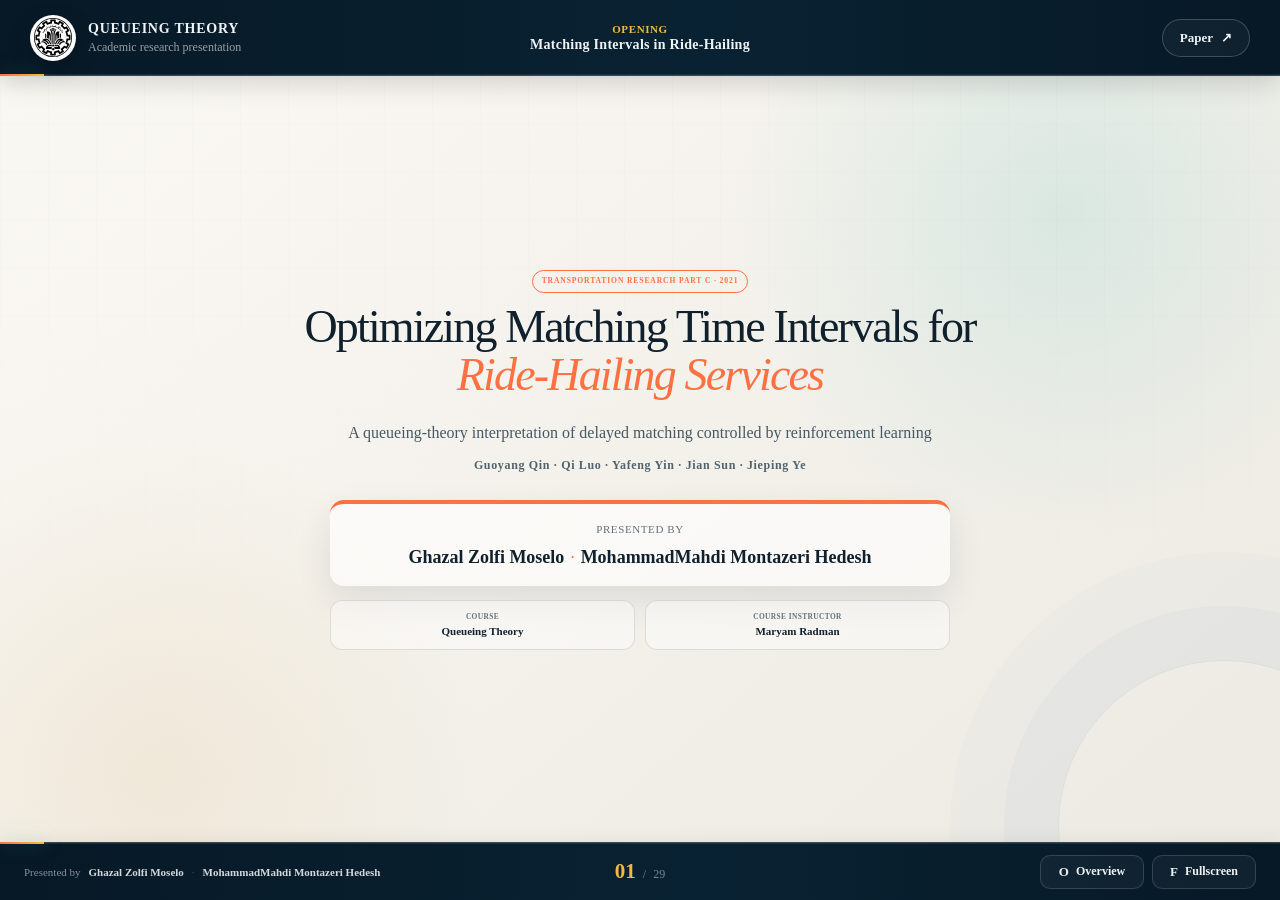
==== commit 4340e190: "V3" ====
--- a/presentation.html
+++ b/presentation.html
@@ -66,16 +66,16 @@
 <section aria-hidden="true" class="slide theme-opening" data-chapter="Overview" data-title="Roadmap" id="slide-2">
 <div class="slide-heading">
 <p class="eyebrow type-eyebrow">Roadmap</p>
-<h2 class="type-slide-title">From Queueing Models to Adaptive Delayed Matching</h2>
+<h2 class="type-slide-title">From Queueing Models to Delayed-Matching Control</h2>
 </div>
 <div class="slide-content">
 <div class="roadmap-grid six-roadmap">
-<article data-go="2" role="button" tabindex="0"><span class="type-card-label">01</span><h3 class="type-card-title">Double-ended queue</h3><p class="type-body-copy">Start from course queues and introduce a general two-sided matching queue.</p></article>
-<article data-go="5" role="button" tabindex="0"><span class="type-card-label">02</span><h3 class="type-card-title">Comparison with \(M/M/m\)</h3><p class="type-body-copy">Map each concept to familiar queueing models and identify the differences.</p></article>
-<article data-go="8" role="button" tabindex="0"><span class="type-card-label">03</span><h3 class="type-card-title">Applications</h3><p class="type-body-copy">Show where double-ended queues appear before focusing on ride-hailing.</p></article>
-<article data-go="11" role="button" tabindex="0"><span class="type-card-label">04</span><h3 class="type-card-title">Ride-hailing model</h3><p class="type-body-copy">Model passengers and idle drivers as a double-ended queue with delayed matching.</p></article>
-<article data-go="13" role="button" tabindex="0"><span class="type-card-label">05</span><h3 class="type-card-title">Performance metrics</h3><p class="type-body-copy">Explain matching wait, pickup wait, total wait cost, and the U-shaped trade-off.</p></article>
-<article data-go="15" role="button" tabindex="0"><span class="type-card-label">06</span><h3 class="type-card-title">Why RL?</h3><p class="type-body-copy">Argue why one fixed \(\Delta t\) is not enough and why adaptive control is needed.</p></article>
+<article data-go="2" role="button" tabindex="0"><span class="type-card-label">01</span><h3 class="type-card-title">Queueing foundations</h3><p class="type-body-copy">Classical queueing models and the basic idea of a double-ended queue.</p></article>
+<article data-go="5" role="button" tabindex="0"><span class="type-card-label">02</span><h3 class="type-card-title">Comparison with course models</h3><p class="type-body-copy">Correspondence with \(M/M/m\) and the main structural differences.</p></article>
+<article data-go="8" role="button" tabindex="0"><span class="type-card-label">03</span><h3 class="type-card-title">Applications and ride-hailing</h3><p class="type-body-copy">General uses of double-ended queues, then ride-hailing as the motivating case.</p></article>
+<article data-go="11" role="button" tabindex="0"><span class="type-card-label">04</span><h3 class="type-card-title">Delayed matching problem</h3><p class="type-body-copy">Evaluation metrics, the U-shaped trade-off, and why one fixed \(\Delta t\) is not enough.</p></article>
+<article data-go="13" role="button" tabindex="0"><span class="type-card-label">05</span><h3 class="type-card-title">Control framework</h3><p class="type-body-copy">Simulator logic, Hold/Match decisions, RL basics, and policy-learning methods.</p></article>
+<article data-go="15" role="button" tabindex="0"><span class="type-card-label">06</span><h3 class="type-card-title">Data and results</h3><p class="type-body-copy">Dataset, experimental setup, empirical results, limitations, and conclusion.</p></article>
 </div>
 </div>
 </section>
@@ -228,7 +228,6 @@
 <p class="type-body-copy">The main design choice becomes when and how to match, which makes delayed matching operationally meaningful.</p>
 </article>
 </div>
-
 </div>
 </section>
 <section aria-hidden="true" class="slide theme-model" data-chapter="Applications" data-title="Applications of Double-Ended Queues" id="slide-8">
@@ -430,10 +429,29 @@
 <div class="rl-conclusion type-banner">Therefore, the paper treats matching-interval selection as a <strong>sequential decision problem under uncertainty</strong> and uses RL to learn an adaptive policy.</div>
 </div>
 </section>
-<section aria-hidden="true" class="slide theme-method" data-chapter="Queueing Simulator" data-title="Queueing-Based Simulator" id="slide-12">
-<div class="slide-heading compact-heading">
-<p class="eyebrow type-eyebrow">Queueing simulator</p>
-<h2 class="type-slide-title">How Does the Simulator Execute the Queueing Logic?</h2>
+
+
+
+
+
+
+
+
+
+
+
+
+
+
+
+
+
+
+
+<section aria-hidden="false" class="slide is-active theme-method" data-chapter="Mechanism" data-title="The Hold/Match Decision Loop" id="slide-12">
+<div class="slide-heading compact-heading">
+<p class="eyebrow type-eyebrow">From theory to mechanism</p>
+<h2 class="type-slide-title">Every Interval, the Platform Makes One Recurring Decision</h2>
 </div>
 <div class="slide-content simulator-redesign">
 <div class="simulator-figure-panel figure-card light-figure">
@@ -463,36 +481,9 @@
 </div>
 </div>
 </div>
-<p class="source-note type-caption">Paper Fig. 4.</p></section><section class="slide" data-chapter="Literature Review" data-title="Queueing Analysis and Adaptive Control" id="slide-12b">
-<div class="slide-shell">
-<div class="slide-heading"><p class="eyebrow type-eyebrow">Position in the literature</p><h2 class="type-slide-title">How Does the Paper Bridge Queueing Models and Adaptive Control?</h2></div>
-<div class="slide-content literature-redesign">
-<div class="literature-card analytical-side">
-<span class="type-card-label">Analytical queueing and MDP models</span>
-<h3 class="type-card-title">Interpretable structure</h3>
-<p class="type-body-copy">They explain how arrival rates, waiting buffers, matching epochs, and service capacity shape system behavior.</p>
-<p class="type-body-copy">Their weakness is that they usually rely on stationary or simplified assumptions.</p>
-</div>
-<div class="bridge-column">
-<div class="bridge-line top"></div>
-<div class="bridge-core">
-<span>Research gap</span>
-<strong>Real ride-hailing systems are spatial, non-stationary, high-dimensional, and affected by earlier matching decisions.</strong>
-</div>
-<div class="bridge-line bottom"></div>
-</div>
-<div class="literature-card adaptive-side">
-<span class="type-card-label">Data-driven reinforcement learning</span>
-<h3 class="type-card-title">Adaptive policy search</h3>
-<p class="type-body-copy">It can learn a matching policy from simulated trajectories when the state is large and transition dynamics are difficult to model exactly.</p>
-<p class="type-body-copy">The queueing simulator supplies the structured environment in which that policy is trained.</p>
-</div>
-</div>
-</div>
-</section>
-<section aria-hidden="true" class="slide theme-method" data-chapter="Simulator" data-title="Spatial Grid Actions" id="slide-13">
-<div class="slide-heading compact-heading">
-<p class="eyebrow type-eyebrow">Spatially dependent control</p>
+</section><section aria-hidden="true" class="slide theme-method" data-chapter="Mechanism" data-title="Grid-Level Actions" id="slide-13">
+<div class="slide-heading compact-heading">
+<p class="eyebrow type-eyebrow">The action, made concrete</p>
 <h2 class="type-slide-title">Each Grid Chooses Hold or Match</h2>
 </div>
 <div class="slide-content grid-action-layout">
@@ -505,39 +496,31 @@
 <b class="one type-binary-digit">1</b><b class="type-binary-digit">0</b><b class="one type-binary-digit">1</b><b class="one type-binary-digit">1</b><b class="type-binary-digit">0</b><b class="type-binary-digit">0</b>
 </div>
 <div class="legend-row"><span class="type-card-label"><i class="hold-dot"></i>Hold \((0)\)</span><span class="type-card-label"><i class="match-dot"></i>Match \((1)\)</span></div>
-<p class="type-body-copy">All grids with action \(1\) form subarea \(S_1\) and participate in a global match. Grids with action \(0\) remain in \(S_0\).</p>
-</div>
-</div>
-<p class="source-note type-caption">Paper Fig. 5.</p>
-</section>
-<section aria-hidden="true" class="slide theme-method" data-chapter="Simulator" data-title="Second-Stage Assignment" id="slide-14">
-<div class="slide-heading compact-heading">
-<p class="eyebrow type-eyebrow">Global matching stage</p>
-<h2 class="type-slide-title">Timing First, Minimum-Cost Assignment Second</h2>
-</div>
-<div class="slide-content assignment-layout">
-<div class="objective-box light-math-box">
-<small class="type-card-label">Linear sum assignment problem</small>
-          \[
-          \begin{aligned}
-          \min_{x_{ij}}\quad &amp;\sum_{i=1}^{n}\sum_{j=1}^{n}T_{ij}x_{ij}\\
-          \text{s.t.}\quad &amp;\sum_{j=1}^{n}x_{ij}=1,\qquad
-          \sum_{i=1}^{n}x_{ij}=1,\\
-          &amp;x_{ij}\in\{0,1\}.
-          \end{aligned}
-          \]
-        </div>
-<div class="assignment-cards">
-<article><b class="type-card-title">Edge cost</b><p class="type-body-copy">\(T_{ij}\) is the pickup time from driver \(i\) to passenger \(j\), estimated from Manhattan distance and speed \(v\).</p></article>
-<article><b class="type-card-title">Unequal queue lengths</b><p class="type-body-copy">The cost matrix is padded to \(n=\max(N_D,N_P)\) using a large value \(M\).</p></article>
-<article><b class="type-card-title">Carryover</b><p class="type-body-copy">Unmatched passengers and drivers return to the buffer and influence the next state.</p></article>
-<article><b class="type-card-title">Two-stage logic</b><p class="type-body-copy">RL decides <em>when and where</em>; optimization decides <em>who matches with whom</em>.</p></article>
-</div>
-</div>
-</section>
-<section aria-hidden="true" class="slide theme-method" data-chapter="RL Control" data-title="MDP and POMDP" id="slide-15">
-<div class="slide-heading compact-heading">
-<p class="eyebrow type-eyebrow">Sequential decision model</p>
+<p class="type-body-copy">All grids with action \(1\) form subarea \(S_1\) and participate in a global match. Grids with action \(0\) remain in \(S_0\). This per-grid choice of \(0\) or \(1\) is exactly the action an RL agent will soon learn to choose.</p>
+</div>
+</div>
+</section><section aria-hidden="true" class="slide theme-method" data-chapter="RL Primer" data-title="Reinforcement Learning Basics" id="slide-rl-primer">
+<div class="slide-heading compact-heading">
+<p class="eyebrow type-eyebrow">Reinforcement learning, in one slide</p>
+<h2 class="type-slide-title">How Would an Agent Learn When to Hold or Match?</h2>
+</div>
+<div class="slide-content mdp-layout">
+<div aria-label="RL decision loop" class="mdp-loop">
+<div><span class="type-card-label">State</span><strong class="type-data-value">Queue state</strong></div><i>→</i>
+<div><span class="type-card-label">Action</span><strong class="type-data-value">Hold / Match</strong></div><i>→</i>
+<div><span class="type-card-label">Environment</span><strong class="type-data-value">Update</strong></div><i>→</i>
+<div><span class="type-card-label">Reward</span><strong class="type-data-value">− Cost</strong></div><i>↺</i>
+</div>
+<div class="assumption-grid">
+<article><span class="type-card-label">State</span><h3 class="type-card-title">What the agent currently sees</h3><p class="type-body-copy">Waiting passengers, idle drivers, and arrival rates in every grid.</p></article>
+<article><span class="type-card-label">Action</span><h3 class="type-card-title">What the agent can choose</h3><p class="type-body-copy">Hold or Match, decided separately for each grid, every interval.</p></article>
+<article><span class="type-card-label">Reward</span><h3 class="type-card-title">How good that choice was</h3><p class="type-body-copy">The negative of matching wait plus pickup wait — lower cost, higher reward.</p></article>
+</div>
+<div class="note-strip type-banner"><span class="banner-inline-flow">An RL agent is never told the correct answer in advance. It tries actions, observes the resulting reward, and gradually learns a <strong>policy</strong> — a rule from state to action — that minimizes long-run waiting cost.</span></div>
+</div>
+</section><section aria-hidden="true" class="slide theme-method" data-chapter="Formal Setup" data-title="State, Action, Reward" id="slide-15">
+<div class="slide-heading compact-heading">
+<p class="eyebrow type-eyebrow">From intuition to notation</p>
 <h2 class="type-slide-title">State Aggregation Turns the MDP into a POMDP</h2>
 </div>
 <div class="slide-content mdp-layout">
@@ -552,12 +535,11 @@
           \[
           O_i(t)=\left(N_P(i,t),N_D(i,t),\lambda_P(i,t),\lambda_D(i,t)\right).
           \]
-          <p class="type-body-copy">The complete state would also contain exact request details, driver locations, timestamps, and future demand information.</p>
-</div>
-<div class="partial-observation-banner type-banner"><strong class="type-banner">POMDP:</strong> the aggregated observation is compact enough to learn from, but it does not contain the complete system state.</div>
-</div>
-</section>
-<section aria-hidden="true" class="slide theme-method" data-chapter="RL Control" data-title="Policy Gradient Family" id="slide-16">
+          <p class="type-body-copy">The complete state would also contain exact request details, driver locations, timestamps, and future demand information. Formally, the action is \(A_i(t)\in\{0,1\}\) per grid, and the reward combines both waiting components, \(R(t)=-\bigl(c_mT_{\text{matching}}+c_pT_{\text{pickup}}\bigr)\).</p>
+</div>
+<div class="partial-observation-banner type-banner"><span class="banner-inline-flow"><strong class="type-banner">POMDP:</strong> the aggregated observation is compact enough to learn from, but it does not contain the complete system state.</span></div>
+</div>
+</section><section aria-hidden="true" class="slide theme-method" data-chapter="RL Control" data-title="Policy Gradient Family" id="slide-16">
 <div class="slide-heading compact-heading">
 <p class="eyebrow type-eyebrow">Learning mechanisms</p>
 <h2 class="type-slide-title">Policy Gradient Methods Learn the Hold/Match Policy Directly</h2>
@@ -571,76 +553,7 @@
 </div>
 <div class="formula-strip">\[G(t)\leftarrow R(t)+\gamma V_w(O(t+1))\]</div>
 </div>
-</section>
-<section aria-hidden="true" class="slide theme-method" data-chapter="RL Control" data-title="Conceptual Neural Architecture" id="slide-17">
-<div class="slide-heading compact-heading">
-<p class="eyebrow type-eyebrow">Conceptual architecture</p>
-<h2 class="type-slide-title">Actor-Critic Maps Observations to Grid Actions</h2>
-</div>
-<div class="slide-content architecture-layout">
-<div aria-label="Conceptual actor critic neural network" class="conceptual-diagram" role="img">
-<div class="arch-block input-block"><span class="type-card-label">Input</span><strong class="type-data-value">Grid observation vector</strong><small class="type-body-copy">\(N_P,N_D,\lambda_P,\lambda_D\) for all grids</small></div>
-<i>→</i>
-<div class="arch-block hidden-block"><span class="type-card-label">Conceptual hidden layers</span><div class="nodes"><b></b><b></b><b></b><b></b><b></b><b></b></div><small class="type-body-copy">Fully connected representation</small></div>
-<i>→</i>
-<div class="dual-output">
-<div class="arch-block actor-block"><span class="type-card-label">Actor</span><strong class="type-data-value">\(\pi_\theta(a\mid O)\)</strong><small class="type-body-copy">Probabilities over action-scheme IDs</small></div>
-<div class="arch-block critic-block"><span class="type-card-label">Critic</span><strong class="type-data-value">\(V_w(O)\)</strong><small class="type-body-copy">Estimated long-term state value</small></div>
-</div>
-<i>→</i>
-<div class="arch-block mapping-block"><span class="type-card-label">Mapping</span><strong class="type-data-value">Action ID → binary grid matrix</strong><div class="mini-action-grid"><b class="type-binary-digit">0</b><b class="one type-binary-digit">1</b><b class="type-binary-digit">0</b><b class="one type-binary-digit">1</b><b class="one type-binary-digit">1</b><b class="type-binary-digit">0</b></div></div>
-</div>
-<div class="architecture-warning type-banner"><strong class="type-banner">Conceptual Architecture:</strong> the paper does not report exact layer sizes, neuron counts, or activation functions; none are invented here.</div>
-</div>
-</section>
-<section aria-hidden="true" class="slide theme-method" data-chapter="RL Control" data-title="Three Practical Adaptations" id="slide-18">
-<div class="slide-heading">
-<p class="eyebrow type-eyebrow">Implementation adaptations</p>
-<h2 class="type-slide-title">Three Adaptations Enable Spatial Delayed Matching</h2>
-</div>
-<div class="slide-content">
-<div class="adaptation-grid">
-<article><span class="type-card-label">01</span><h3 class="type-card-title">Action-scheme mapping</h3><p class="type-body-copy">A one-dimensional action ID is mapped to a multi-binary Hold/Match matrix with up to \(2^{|S|}\) schemes.</p></article>
-<article><span class="type-card-label">02</span><h3 class="type-card-title">Experience replay</h3><p class="type-body-copy">Previously sampled transitions are reused, increasing sample efficiency and reducing step-wise correlation.</p></article>
-<article><span class="type-card-label">03</span><h3 class="type-card-title">Partial-episode bootstrapping</h3><p class="type-body-copy">Episode time limits are not treated as true terminal states, preventing biased value updates.</p></article>
-</div>
-<div class="one-line-claim dark-claim type-banner"><span class="type-card-label">Why ACER?</span><strong class="type-banner">Rare, correlated, high-dimensional experiences should not be discarded after one update.</strong></div>
-</div>
-</section>
-<section aria-hidden="true" class="slide theme-method" data-chapter="RL Control" data-title="Sparse Rewards" id="slide-19">
-<div class="slide-heading compact-heading">
-<p class="eyebrow type-eyebrow">Reward-design challenge</p>
-<h2 class="type-slide-title">A Naive Reward Arrives Only When Matching Occurs</h2>
-</div>
-<div class="slide-content split-figure-layout dark-layout">
-<div class="figure-card light-figure large-figure"><img alt="Step-wise pickup-wait decomposition" src="assets/fig6_reward_decomp.png"/></div>
-<div class="stacked-insights dark-insights">
-<article><span class="type-card-label">Problem</span><h3 class="type-card-title">Holding appears artificially attractive</h3><p class="type-body-copy">When the action is Hold, the immediate reward can remain zero while matching produces a negative waiting cost.</p></article>
-<article><span class="type-card-label">Consequence</span><h3 class="type-card-title">Weak credit assignment</h3><p class="type-body-copy">The agent struggles to connect a long sequence of Hold actions to a distant eventual cost.</p></article>
-<article class="accent-card"><span class="type-card-label">Remedy</span><h3 class="type-card-title">Step-wise decomposition</h3><p class="type-body-copy">Spread matching and pickup waiting penalties across the passenger's queueing lifetime.</p></article>
-</div>
-</div>
-<p class="source-note type-caption">Paper Fig. 6.</p>
-</section>
-<section aria-hidden="true" class="slide theme-method" data-chapter="RL Control" data-title="Reward Decomposition" id="slide-20">
-<div class="slide-heading compact-heading">
-<p class="eyebrow type-eyebrow">Queue-aware objective</p>
-<h2 class="type-slide-title">The Reward Separates Matching-Wait and Pickup-Wait Costs</h2>
-</div>
-<div class="slide-content reward-layout">
-<div class="reward-equations">
-<article><span class="type-card-label">Matching-wait reward</span>\[R_m(t)=-\sum_{i\in S}\left[N_P(i,t-1)+\tau_m\bigl(n_P(i,t-1:t)\bigr)\right]\]</article>
-<article><span class="type-card-label">Pickup-wait reward</span>\[R_p(t)=R_p(S_0,t)+R_p(S_1,t)\]</article>
-<article class="accent-card"><span class="type-card-label">Weighted total reward</span>\[R_w(t)=c_mR_m(t)+c_pR_p(t)\]</article>
-</div>
-<div class="reward-interpretation">
-<h3 class="type-card-title">Operational meaning</h3>
-<p class="type-body-copy">\(R_m\) penalizes every extra step spent waiting for a match. \(R_p\) credits or penalizes the change in expected pickup cost caused by holding or matching.</p>
-<div class="weight-card"><span class="type-card-label">Experiment weights</span><strong>\(c_m=4,\qquad c_p=1\)</strong><small class="type-body-copy">Matching uncertainty is treated as more costly than post-match pickup waiting.</small></div>
-</div>
-</div>
-</section>
-<section aria-hidden="true" class="slide theme-evidence" data-chapter="Evidence" data-title="Shanghai Dataset" id="slide-21">
+</section><section aria-hidden="true" class="slide theme-evidence" data-chapter="Evidence" data-title="Shanghai Dataset" id="slide-21">
 <div class="slide-heading compact-heading">
 <p class="eyebrow type-eyebrow">Real-world data</p>
 <h2 class="type-slide-title">Shanghai Data Reveals Uneven Supply and Demand</h2>
@@ -654,9 +567,7 @@
 <article><span class="type-card-label">Spatial partitions</span><strong class="type-data-value">\(1\times1,\ 1\times2,\ 3\times2\)</strong><p class="type-body-copy">Six-grid control balances spatial detail and action dimensionality.</p></article>
 </div>
 </div>
-<p class="source-note type-caption">Paper Fig. 8.</p>
-</section>
-<section aria-hidden="true" class="slide theme-evidence" data-chapter="Evidence" data-title="Experimental Setup" id="slide-22">
+</section><section aria-hidden="true" class="slide theme-evidence" data-chapter="Evidence" data-title="Experimental Setup" id="slide-22">
 <div class="slide-heading compact-heading">
 <p class="eyebrow type-eyebrow">Training protocol</p>
 <h2 class="type-slide-title">Episodes Recreate the Morning Peak After a Controlled Warm-Up</h2>
@@ -672,9 +583,7 @@
 <article><b class="type-card-title">Pickup speed</b><span class="type-body-copy">\(v=20\,\mathrm{km/h}\).</span></article>
 </div>
 </div>
-<p class="source-note type-caption">Paper Fig. 9.</p>
-</section>
-<section aria-hidden="true" class="slide theme-evidence" data-chapter="Evidence" data-title="Trade-Off in Real Data" id="slide-23">
+</section><section aria-hidden="true" class="slide theme-evidence" data-chapter="Evidence" data-title="Trade-Off in Real Data" id="slide-23">
 <div class="slide-heading compact-heading">
 <p class="eyebrow type-eyebrow">Empirical queue behavior</p>
 <h2 class="type-slide-title">The U-Shape Appears Only in a Moderate Supply-Demand Regime</h2>
@@ -684,12 +593,10 @@
 <div class="stacked-insights">
 <article><span class="type-card-label">Moderate occupancy</span><h3 class="type-card-title">\(70\%\)</h3><p class="type-body-copy">Total wait cost is U-shaped: pickup savings initially exceed the added matching delay.</p></article>
 <article><span class="type-card-label">High or low occupancy</span><h3 class="type-card-title">\(\ge 80\%\) or \(\le 50\%\)</h3><p class="type-body-copy">Total wait generally rises with the interval; instantaneous matching is preferred.</p></article>
-<div class="decision-banner type-banner">The slope of <strong class="type-banner">pickup wait</strong>, not matching wait, determines whether the U-shape emerges.</div>
-</div>
-</div>
-<p class="source-note type-caption">Paper Fig. 10.</p>
-</section>
-<section aria-hidden="true" class="slide theme-evidence" data-chapter="Evidence" data-title="Training Performance" id="slide-24">
+<div class="decision-banner type-banner"><span class="banner-inline-flow">The slope of <strong class="type-banner">pickup wait</strong>, not matching wait, determines whether the U-shape emerges.</span></div>
+</div>
+</div>
+</section><section aria-hidden="true" class="slide theme-evidence" data-chapter="Evidence" data-title="Training Performance" id="slide-24">
 <div class="slide-heading compact-heading">
 <p class="eyebrow type-eyebrow">Algorithm comparison</p>
 <h2 class="type-slide-title">ACER \(3\times2\) Reaches the Fixed-Interval Benchmark</h2>
@@ -702,9 +609,7 @@
 <article><span class="type-card-label">Actor-Critic</span><h3 class="type-card-title">Higher variance</h3><p class="type-body-copy">Only the \(1\times2\) case converges, at roughly \(380\) hours.</p></article>
 </div>
 </div>
-<p class="source-note type-caption">Paper Fig. 11.</p>
-</section>
-<section aria-hidden="true" class="slide theme-evidence" data-chapter="Evidence" data-title="Wait-Time Results" id="slide-25">
+</section><section aria-hidden="true" class="slide theme-evidence" data-chapter="Evidence" data-title="Wait-Time Results" id="slide-25">
 <div class="slide-heading compact-heading">
 <p class="eyebrow type-eyebrow">Performance table</p>
 <h2 class="type-slide-title">ACER Cuts Pickup Wait Enough to Offset Its Longer Matching Delay</h2>
@@ -731,23 +636,7 @@
 <p class="type-body-copy">ACER achieves the lowest reported mean total wait in Table 1 and performs on par with the historically optimized fixed baseline.</p>
 </div>
 </div>
-</section>
-<section aria-hidden="true" class="slide theme-evidence" data-chapter="Evidence" data-title="Generalization" id="slide-26">
-<div class="slide-heading compact-heading">
-<p class="eyebrow type-eyebrow">Across times and days</p>
-<h2 class="type-slide-title">The Learned Policy Generalizes Across Similar Regimes</h2>
-</div>
-<div class="slide-content split-figure-layout">
-<div class="figure-card large-figure"><img alt="Generalization experiment bar charts" src="assets/fig12_generalization.png"/></div>
-<div class="stacked-insights">
-<article><span class="type-card-label">Good transfer</span><h3 class="type-card-title">Weekday 08:00 and weekend 14:00</h3><p class="type-body-copy">ACER stays close to the fixed baseline in total waiting cost.</p></article>
-<article><span class="type-card-label">Weak transfer</span><h3 class="type-card-title">Other high-supply periods</h3><p class="type-body-copy">The learned delayed policy is less suitable because near-instantaneous matching is already preferable.</p></article>
-<div class="decision-banner type-banner">Proposed extension: a <strong class="type-banner">meta-model</strong> switches between instantaneous and delayed policies.</div>
-</div>
-</div>
-<p class="source-note type-caption">Paper Fig. 12.</p>
-</section>
-<section aria-hidden="true" class="slide theme-assessment" data-chapter="Interpretation" data-title="Learned Policy Across Six Grids" id="slide-27">
+</section><section aria-hidden="true" class="slide theme-assessment" data-chapter="Interpretation" data-title="Learned Policy Across Six Grids" id="slide-27">
 <div class="slide-heading compact-heading">
 <p class="eyebrow type-eyebrow">Episodic policy interpretation</p>
 <h2 class="type-slide-title">Balanced Active Queues Trigger Delayed Matching</h2>
@@ -764,9 +653,7 @@
 <div class="policy-lookup type-banner">The learned network can be interpreted as a practical lookup rule based on queue balance and activity level.</div>
 </div>
 </div>
-<p class="source-note type-caption">Paper Fig. 13.</p>
-</section>
-<section aria-hidden="true" class="slide theme-assessment" data-chapter="Assessment" data-title="Limitations" id="slide-28">
+</section><section aria-hidden="true" class="slide theme-assessment" data-chapter="Assessment" data-title="Limitations" id="slide-28">
 <div class="slide-heading compact-heading">
 <p class="eyebrow type-eyebrow">Model limitations</p>
 <h2 class="type-slide-title">The Simulator Simplifies Patience, Mobility, and Service</h2>
@@ -781,33 +668,13 @@
 <article><span class="type-card-title">Architecture reporting</span><p class="type-body-copy">Exact network layer sizes and activations are not specified in the paper.</p></article>
 </div>
 </div>
-</section>
-<section aria-hidden="true" class="slide theme-assessment" data-chapter="Assessment" data-title="Future Work" id="slide-29">
-<div class="slide-heading">
-<p class="eyebrow type-eyebrow">Future directions</p>
-<h2 class="type-slide-title">From Learned Policy to Online Queue Control</h2>
-</div>
-<div class="slide-content">
-<div class="future-flow">
-<article><span class="type-card-label">01</span><h3 class="type-card-title">Analytical threshold</h3><p class="type-body-copy">Quantify when the supply-demand state justifies delayed matching.</p></article><i>→</i>
-<article><span class="type-card-label">02</span><h3 class="type-card-title">Meta-policy</h3><p class="type-body-copy">Switch between instantaneous and delayed matching using occupancy and passenger utility.</p></article><i>→</i>
-<article><span class="type-card-label">03</span><h3 class="type-card-title">Richer simulator</h3><p class="type-body-copy">Model driver repositioning, departures, heterogeneous patience, and ride-pooling.</p></article><i>→</i>
-<article><span class="type-card-label">04</span><h3 class="type-card-title">Online RL</h3><p class="type-body-copy">Learn from real-time dynamics while managing stochasticity, instability, and weak convergence guarantees.</p></article>
-</div>
-</div>
-</section>
-<section aria-hidden="true" class="slide theme-closing" data-chapter="Closing" data-title="Conclusion" id="slide-30">
+</section><section aria-hidden="true" class="slide theme-closing" data-chapter="Closing" data-title="Conclusion" id="slide-30">
 <div class="closing-layout"><p class="eyebrow type-eyebrow"><span class="type-eyebrow">Conclusion</span></p><h2 class="type-slide-title">Delay Helps Only When Queueing Gains Exceed Added Wait</h2><div class="closing-grid">
 <article><strong class="type-card-title">Queueing insight</strong><p class="type-body-copy">Balanced and active supply-demand states create the strongest opportunity for delayed matching.</p></article>
 <article><strong class="type-card-title">Control insight</strong><p class="type-body-copy">RL adapts the matching epoch across space and time while assignment optimization handles pair selection.</p></article>
 <article><strong class="type-card-title">Evidence</strong><p class="type-body-copy">ACER with \(3\times2\) grids reduces mean total wait by \(20.41\%\) versus instantaneous matching.</p></article>
 </div>
 <div class="closing-synthesis">
-<div class="final-equation">
-    \[
-      \boxed{\text{Best policy}=\text{queue-aware timing}+\text{minimum-cost assignment}}
-    \]
-  </div>
 <div class="closing-policy-rule type-banner">
 <span class="type-card-label">Operational rule</span>
 <div class="closing-rule-grid">
@@ -817,8 +684,7 @@
 </div>
 </div>
 </div>
-</section>
-<section aria-hidden="true" class="slide theme-closing" data-chapter="Closing" data-title="Questions" id="slide-31">
+</section><section aria-hidden="true" class="slide theme-closing" data-chapter="Closing" data-title="Questions" id="slide-31">
 <div class="closing-slide">
 <div class="closing-mark">
 <span class="logo-slot logo-slot-large"><img alt="Queueing Theory mark" src="logo.svg"/></span>
--- a/queue.css
+++ b/queue.css
@@ -7272,3 +7272,6071 @@
   border: 1px solid rgba(219,140,61,.22) !important;
   box-shadow: 0 9px 22px rgba(15,23,42,.05) !important;
 }
+
+
+/* ===== Replacement slide styles from uploaded queue.css ===== */
+/*
+  Queueing Theory presentation
+  Final local-first layer. It intentionally sits after the reference site's
+  styles so the visual language remains familiar while every type element uses
+  Times New Roman and the new queueing layouts fit consistently.
+*/
+
+:root {
+  --bg: #07111c;
+  --surface: #f4f0e8;
+  --ink: #10202c;
+  --muted: #63717b;
+  --line: rgba(16, 32, 44, 0.14);
+  --accent: #ff7043;
+  --accent-2: #f5b942;
+  --blue: #2e72a8;
+  --deep-blue: #0c263a;
+  --green: #2d806d;
+  --red: #b74d43;
+  --frame-h: 76px;
+  --footer-h: 58px;
+  --radius: 22px;
+  --shadow: 0 24px 70px rgba(0, 0, 0, 0.25);
+  --sans: "Times New Roman", Times, serif;
+  --serif: "Times New Roman", Times, serif;
+}
+
+html,
+body,
+button,
+a,
+input,
+table,
+textarea,
+select,
+kbd,
+.slide,
+.slide *:not(mjx-container):not(mjx-container *) {
+  font-family: "Times New Roman", Times, serif !important;
+}
+
+html,
+body {
+  background: var(--bg);
+}
+
+button:focus-visible,
+a:focus-visible,
+[role="button"]:focus-visible {
+  outline: 3px solid var(--accent-2);
+  outline-offset: 3px;
+}
+
+/* Fixed presentation frame */
+.top-frame {
+  grid-template-columns: minmax(245px, 1fr) minmax(300px, 1.2fr) minmax(120px, 1fr);
+}
+
+.bottom-frame {
+  grid-template-columns: minmax(300px, 1fr) auto minmax(460px, 1fr);
+}
+
+.lockup-copy strong,
+.chapter-status span,
+.eyebrow,
+.presenter-block p,
+.title-meta-row span,
+.paper-authors,
+.source-note,
+.action-label,
+.result-table th,
+.dataset-facts span,
+.experiment-parameters span,
+.big-result-card > span,
+.architecture-warning,
+.note-strip,
+.policy-lookup,
+.decision-banner,
+.partial-observation-banner,
+.one-line-claim span,
+.objective-box small,
+.action-matrix-card > span,
+.observation-card > span,
+.future-flow article > span,
+.contribution-grid article > span,
+.roadmap-grid article > span,
+.stacked-insights article > span,
+.policy-rules article > span,
+.limitation-grid article > span,
+.queue-characteristics span {
+  letter-spacing: 0.055em;
+}
+
+.chapter-status strong {
+  font-weight: 600;
+}
+
+.slide {
+  padding: clamp(24px, 3vh, 38px) clamp(42px, 5vw, 82px) clamp(28px, 3.2vh, 44px);
+}
+
+.slide-heading {
+  max-width: 1180px;
+  margin-bottom: clamp(18px, 2.5vh, 30px);
+}
+
+.compact-heading {
+  margin-bottom: clamp(12px, 1.7vh, 20px);
+}
+
+.slide-heading h2,
+.closing-layout h2 {
+  max-width: 1200px;
+  margin: 0;
+  font-family: "Times New Roman", Times, serif !important;
+  font-size: clamp(31px, 3.6vw, 57px);
+  font-weight: 700;
+  line-height: 1.02;
+  letter-spacing: -0.035em;
+  text-wrap: balance;
+}
+
+.eyebrow {
+  margin-bottom: 9px;
+  font-size: clamp(10px, 0.72vw, 12px);
+  font-weight: 700;
+}
+
+.slide-content {
+  width: 100%;
+  min-height: 0;
+}
+
+h3 {
+  font-size: clamp(17px, 1.22vw, 21px);
+  font-weight: 700;
+}
+
+p,
+li,
+td,
+th {
+  font-size: clamp(13px, 0.96vw, 16px);
+  line-height: 1.42;
+}
+
+mjx-container {
+  max-width: 100%;
+}
+
+mjx-container[display="true"] {
+  margin: 0.35em 0 !important;
+  overflow-x: auto;
+  overflow-y: hidden;
+  padding: 2px 0;
+}
+
+.source-note {
+  right: clamp(42px, 5vw, 82px);
+  bottom: 12px;
+  font-size: 10px;
+}
+
+/* Opening */
+.hero-slide-centered {
+  height: 100%;
+  display: grid;
+  place-items: center;
+  text-align: center;
+}
+
+.hero-slide-centered .hero-copy {
+  width: min(1160px, 96%);
+  max-width: none;
+  margin: 0 auto;
+}
+
+.display-title {
+  margin: 0 auto clamp(13px, 2vh, 22px);
+  font-family: "Times New Roman", Times, serif !important;
+  font-size: clamp(47px, 5.9vw, 91px);
+  font-weight: 700;
+  line-height: 0.94;
+  letter-spacing: -0.05em;
+  text-wrap: balance;
+}
+
+.display-title em {
+  color: var(--accent);
+  font-weight: 700;
+  font-style: italic;
+}
+
+.hero-subtitle {
+  max-width: 900px;
+  margin: 0 auto;
+  color: #455864;
+  font-size: clamp(16px, 1.35vw, 22px);
+}
+
+.paper-authors {
+  margin-top: 13px;
+  color: #52636d;
+  font-size: clamp(11px, 0.9vw, 14px);
+  font-weight: 600;
+}
+
+.presenter-group {
+  margin-top: clamp(19px, 2.6vh, 30px);
+  width: min(700px, 100%);
+  gap: 10px;
+}
+
+.presenter-block {
+  padding: 12px 22px;
+  border-top-width: 3px;
+}
+
+.presenter-names strong {
+  font-size: clamp(14px, 1vw, 17px);
+}
+
+.title-meta-row {
+  width: 100%;
+  display: grid;
+  grid-template-columns: repeat(2, minmax(0, 1fr));
+  gap: 10px;
+}
+
+.title-meta-row > div {
+  min-height: 60px;
+  padding: 11px 14px;
+  display: grid;
+  align-content: center;
+  gap: 4px;
+  border: 1px solid rgba(16, 32, 44, 0.12);
+  border-radius: 12px;
+  background: rgba(255,255,255,.42);
+}
+
+.title-meta-row span {
+  color: var(--muted);
+  font-size: 10px;
+  font-weight: 700;
+  text-transform: uppercase;
+}
+
+.title-meta-row strong {
+  font-size: 15px;
+}
+
+/* Shared cards and figures */
+.figure-card {
+  min-width: 0;
+  height: 100%;
+  padding: clamp(11px, 1.2vw, 18px);
+  display: grid;
+  place-items: center;
+  overflow: hidden;
+  border: 1px solid rgba(16,32,44,.12);
+  border-radius: var(--radius);
+  background: rgba(255,255,255,.68);
+  box-shadow: 0 18px 42px rgba(16,32,44,.12);
+}
+
+.figure-card img {
+  width: 100%;
+  height: 100%;
+  max-height: 100%;
+  object-fit: contain;
+}
+
+.light-figure {
+  background: #fff;
+  border-color: rgba(255,255,255,.2);
+}
+
+article,
+.objective-box,
+.action-matrix-card,
+.observation-card,
+.formula-card,
+.partial-observation-banner,
+.note-strip,
+.decision-banner,
+.policy-lookup,
+.one-line-claim,
+.transition-claim,
+.final-equation {
+  overflow-wrap: anywhere;
+}
+
+.accent-card {
+  border-color: rgba(255,112,67,.55) !important;
+  background: linear-gradient(145deg, rgba(255,112,67,.16), rgba(245,185,66,.1)) !important;
+}
+
+.theme-method .accent-card {
+  background: linear-gradient(145deg, rgba(255,112,67,.2), rgba(245,185,66,.08)) !important;
+}
+
+/* Roadmap */
+.roadmap-grid.six-roadmap {
+  height: auto;
+  display: grid;
+  grid-template-columns: repeat(3, minmax(0, 1fr));
+  gap: clamp(12px, 1.3vw, 19px);
+}
+
+.roadmap-grid.six-roadmap article {
+  min-height: clamp(150px, 20vh, 192px);
+  padding: clamp(17px, 1.5vw, 24px);
+  border: 1px solid rgba(16,32,44,.12);
+  border-radius: 17px;
+  background: rgba(255,255,255,.58);
+  box-shadow: 0 14px 30px rgba(16,32,44,.08);
+  cursor: pointer;
+  transition: transform .18s ease, border-color .18s ease, box-shadow .18s ease;
+}
+
+.roadmap-grid.six-roadmap article:nth-child(even) {
+  transform: none;
+}
+
+.roadmap-grid.six-roadmap article:hover {
+  transform: translateY(-4px);
+  border-color: var(--accent);
+  box-shadow: 0 20px 36px rgba(16,32,44,.13);
+}
+
+.roadmap-grid article > span,
+.contribution-grid article > span,
+.future-flow article > span {
+  color: var(--accent);
+  font-size: 12px;
+  font-weight: 700;
+}
+
+.roadmap-grid article p,
+.contribution-grid article p,
+.method-columns article p,
+.assignment-cards article p,
+.rl-method-grid article p,
+.adaptation-grid article p,
+.limitation-grid article p,
+.future-flow article p,
+.closing-grid article p {
+  margin: 0;
+  color: #52616a;
+}
+
+.theme-method .roadmap-grid article p,
+.theme-method .assignment-cards article p,
+.theme-method .rl-method-grid article p,
+.theme-method .adaptation-grid article p {
+  color: rgba(239,245,246,.69);
+}
+
+/* Problem slides */
+.split-figure-layout {
+  display: grid;
+  grid-template-columns: minmax(0, 1.58fr) minmax(300px, .82fr);
+  gap: clamp(18px, 2.2vw, 34px);
+  height: min(57vh, 520px);
+  align-items: stretch;
+}
+
+.stacked-insights,
+.policy-rules {
+  min-width: 0;
+  display: grid;
+  align-content: stretch;
+  gap: 12px;
+}
+
+.stacked-insights article,
+.policy-rules article {
+  padding: 15px 17px;
+  border: 1px solid rgba(16,32,44,.13);
+  border-radius: 15px;
+  background: rgba(255,255,255,.55);
+}
+
+.stacked-insights article > span,
+.policy-rules article > span {
+  display: block;
+  margin-bottom: 5px;
+  color: var(--accent);
+  font-size: 10px;
+  font-weight: 700;
+  text-transform: uppercase;
+}
+
+.stacked-insights h3 {
+  margin-bottom: 5px;
+}
+
+.stacked-insights p,
+.policy-rules p {
+  margin: 0;
+}
+
+.decision-banner,
+.policy-lookup,
+.partial-observation-banner,
+.note-strip,
+.one-line-claim {
+  padding: 12px 16px;
+  border-radius: 13px;
+  background: var(--deep-blue);
+  color: #eef4f5;
+  font-size: clamp(12px, .91vw, 15px);
+  line-height: 1.4;
+}
+
+.queue-objective-layout {
+  display: grid;
+  grid-template-columns: minmax(240px, .72fr) minmax(0, 2fr);
+  gap: 18px;
+  align-items: stretch;
+}
+
+.objective-box {
+  padding: clamp(18px, 2vw, 28px);
+  display: grid;
+  align-content: center;
+  border-radius: 18px;
+  border: 1px solid rgba(16,32,44,.13);
+  background: var(--deep-blue);
+  color: white;
+  box-shadow: 0 18px 35px rgba(12,38,58,.18);
+}
+
+.objective-box small {
+  color: var(--accent-2);
+  font-size: 11px;
+  font-weight: 700;
+  text-transform: uppercase;
+}
+
+.objective-box strong {
+  margin: 7px 0;
+  font-size: clamp(27px, 2.6vw, 43px);
+  line-height: 1;
+}
+
+.objective-box p {
+  margin: 0;
+  color: rgba(255,255,255,.72);
+}
+
+.contribution-grid.contribution-three {
+  display: grid;
+  grid-template-columns: repeat(3, minmax(0, 1fr));
+  gap: 13px;
+}
+
+.contribution-grid article,
+.method-columns article,
+.assignment-cards article,
+.rl-method-grid article,
+.adaptation-grid article,
+.limitation-grid article,
+.future-flow article,
+.closing-grid article {
+  padding: clamp(16px, 1.4vw, 22px);
+  border-radius: 16px;
+  border: 1px solid rgba(16,32,44,.13);
+  background: rgba(255,255,255,.58);
+}
+
+.one-line-claim {
+  margin-top: 14px;
+  display: flex;
+  align-items: center;
+  gap: 14px;
+}
+
+.one-line-claim span {
+  flex: 0 0 auto;
+  color: var(--accent-2);
+  font-size: 10px;
+  font-weight: 700;
+  text-transform: uppercase;
+}
+
+.literature-layout {
+  display: grid;
+  gap: 14px;
+}
+
+.method-columns {
+  display: grid;
+  grid-template-columns: repeat(3, minmax(0, 1fr));
+  gap: 14px;
+}
+
+.method-columns article small {
+  color: var(--accent);
+  font-size: 11px;
+  font-weight: 700;
+}
+
+.gap-banner {
+  display: grid;
+  grid-template-columns: repeat(2, minmax(0, 1fr));
+  gap: 1px;
+  overflow: hidden;
+  border-radius: 16px;
+  background: rgba(255,255,255,.22);
+}
+
+.gap-banner > div {
+  min-height: 92px;
+  padding: 16px 20px;
+  display: grid;
+  align-content: center;
+  gap: 5px;
+  background: var(--deep-blue);
+  color: white;
+}
+
+.gap-banner span {
+  color: var(--accent-2);
+  font-size: 10px;
+  font-weight: 700;
+  text-transform: uppercase;
+}
+
+.gap-banner strong {
+  font-size: clamp(14px, 1.05vw, 17px);
+  line-height: 1.35;
+}
+
+/* Queue model */
+.queue-system-flow {
+  display: grid;
+  grid-template-columns: repeat(4, minmax(0, 1fr));
+  align-items: stretch;
+  gap: 9px;
+}
+
+.queue-system-flow > i,
+.future-flow > i,
+.mdp-loop > i {
+  align-self: center;
+  color: var(--accent);
+  font-style: normal;
+  font-size: 28px;
+  font-weight: 700;
+}
+
+.queue-system-flow {
+  grid-template-columns: minmax(0,1fr) auto minmax(0,1.25fr) auto minmax(0,1.2fr) auto minmax(0,1fr);
+}
+
+.queue-system-flow article {
+  min-height: clamp(185px, 27vh, 250px);
+  padding: clamp(16px, 1.6vw, 24px);
+  display: grid;
+  align-content: center;
+  border-radius: 17px;
+  border: 1px solid rgba(16,32,44,.13);
+  background: rgba(255,255,255,.58);
+}
+
+.queue-system-flow article span {
+  color: var(--muted);
+  font-size: 11px;
+  font-weight: 700;
+  text-transform: uppercase;
+}
+
+.queue-system-flow article strong {
+  margin: 9px 0;
+  color: var(--deep-blue);
+  font-size: clamp(25px, 2.2vw, 38px);
+  line-height: 1;
+}
+
+.queue-system-flow article p {
+  margin: 0;
+}
+
+.queue-characteristics {
+  margin-top: 16px;
+  display: flex;
+  flex-wrap: wrap;
+  justify-content: center;
+  gap: 8px;
+}
+
+.queue-characteristics span {
+  padding: 8px 11px;
+  border-radius: 999px;
+  border: 1px solid rgba(16,32,44,.15);
+  background: rgba(255,255,255,.5);
+  font-size: 11px;
+  font-weight: 700;
+}
+
+.assumption-grid {
+  display: grid;
+  grid-template-columns: repeat(3, minmax(0, 1fr));
+  gap: 12px;
+}
+
+.assumption-grid article {
+  min-height: 132px;
+  padding: 15px 17px;
+  border: 1px solid rgba(16,32,44,.12);
+  border-radius: 15px;
+  background: rgba(255,255,255,.55);
+}
+
+.assumption-grid b {
+  color: var(--accent);
+  font-size: 11px;
+}
+
+.assumption-grid h3 {
+  margin: 5px 0;
+}
+
+.assumption-grid p {
+  margin: 0;
+}
+
+.note-strip {
+  margin-top: 12px;
+  text-align: center;
+}
+
+.transition-layout {
+  display: grid;
+  gap: 14px;
+}
+
+.transition-claim {
+  padding: 9px 16px;
+  border: 1px solid rgba(16,32,44,.12);
+  border-radius: 15px;
+  background: rgba(255,255,255,.62);
+  text-align: center;
+  font-size: clamp(14px, 1.1vw, 18px);
+}
+
+.transition-columns {
+  display: grid;
+  grid-template-columns: repeat(2, minmax(0, 1fr));
+  gap: 17px;
+}
+
+.transition-columns article {
+  min-height: 305px;
+  padding: clamp(18px, 1.8vw, 27px);
+  display: grid;
+  align-content: center;
+  border-radius: 18px;
+  border: 1px solid rgba(16,32,44,.13);
+  background: rgba(255,255,255,.57);
+}
+
+.action-label {
+  width: fit-content;
+  padding: 6px 10px;
+  border-radius: 999px;
+  color: white;
+  font-size: 11px;
+  font-weight: 700;
+}
+
+.hold-label { background: var(--blue); }
+.match-label { background: var(--accent); }
+.transition-columns p { margin: 9px 0 0; }
+
+.foundation-grid {
+  display: grid;
+  grid-template-columns: repeat(5, minmax(0, 1fr));
+  gap: 10px;
+}
+
+.foundation-grid article {
+  min-height: clamp(150px, 20vh, 185px);
+  padding: 15px;
+  display: grid;
+  align-content: center;
+  gap: 7px;
+  border: 1px solid rgba(16,32,44,.13);
+  border-radius: 15px;
+  background: rgba(255,255,255,.56);
+}
+
+.foundation-grid b {
+  color: var(--deep-blue);
+  font-size: clamp(15px, 1.08vw, 18px);
+}
+
+.foundation-grid span {
+  color: #52616a;
+  font-size: clamp(12px, .85vw, 14px);
+  line-height: 1.4;
+}
+
+.tradeoff-layout {
+  height: min(58vh, 530px);
+  display: grid;
+  grid-template-columns: minmax(320px, .82fr) minmax(0, 1.55fr);
+  gap: 22px;
+}
+
+.tradeoff-formulas {
+  display: grid;
+  align-content: center;
+  gap: 10px;
+}
+
+.formula-card {
+  padding: 13px 17px;
+  border-radius: 15px;
+  border: 1px solid rgba(16,32,44,.13);
+  background: rgba(255,255,255,.63);
+  font-size: clamp(14px, 1.15vw, 18px);
+}
+
+.red-formula { border-left: 5px solid var(--red); }
+.green-formula { border-left: 5px solid var(--green); }
+.total-formula { border-left: 5px solid var(--accent); background: var(--deep-blue); color: white; }
+.tradeoff-formulas p { margin: 3px 0 0; }
+.contours-layout { grid-template-columns: minmax(0, 1.65fr) minmax(280px, .75fr); }
+
+/* Dark simulator and RL slides */
+.theme-method article,
+.theme-method .action-matrix-card,
+.theme-method .observation-card,
+.theme-method .architecture-warning,
+.theme-method .partial-observation-banner,
+.theme-method .note-strip {
+  border-color: rgba(255,255,255,.13);
+}
+
+.theme-method .stacked-insights article,
+.theme-method .assignment-cards article,
+.theme-method .rl-method-grid article,
+.theme-method .adaptation-grid article,
+.theme-method .action-matrix-card,
+.theme-method .observation-card {
+  background: rgba(255,255,255,.065);
+  color: #eef4f5;
+}
+
+.dark-insights p,
+.theme-method .assignment-cards p,
+.theme-method .rl-method-grid p,
+.theme-method .adaptation-grid p,
+.theme-method .action-matrix-card p,
+.theme-method .observation-card p {
+  color: rgba(239,245,246,.7);
+}
+
+.grid-action-layout {
+  height: min(58vh, 530px);
+  display: grid;
+  grid-template-columns: minmax(0, 1.6fr) minmax(300px, .8fr);
+  gap: 22px;
+}
+
+.action-matrix-card {
+  padding: clamp(18px, 2vw, 28px);
+  display: grid;
+  align-content: center;
+  border-radius: 18px;
+}
+
+.action-matrix-card > span,
+.observation-card > span {
+  color: var(--accent-2);
+  font-size: 11px;
+  font-weight: 700;
+  text-transform: uppercase;
+}
+
+.binary-grid {
+  margin: 16px 0 10px;
+  display: grid;
+  grid-template-columns: repeat(6, 1fr);
+  gap: 5px;
+}
+
+.binary-grid b {
+  aspect-ratio: 1;
+  display: grid;
+  place-items: center;
+  border-radius: 6px;
+  background: rgba(46,114,168,.45);
+  color: white;
+  font-size: 15px;
+}
+
+.binary-grid b.one {
+  background: var(--accent);
+}
+
+.legend-row {
+  display: flex;
+  gap: 14px;
+  font-size: 12px;
+}
+
+.legend-row span {
+  display: inline-flex;
+  align-items: center;
+  gap: 6px;
+}
+
+.legend-row i {
+  width: 9px;
+  height: 9px;
+  border-radius: 50%;
+}
+
+.hold-dot { background: var(--blue); }
+.match-dot { background: var(--accent); }
+
+.assignment-layout {
+  display: grid;
+  grid-template-columns: minmax(0, .95fr) minmax(0, 1.35fr);
+  gap: 20px;
+}
+
+.light-math-box {
+  min-height: 390px;
+  background: rgba(255,255,255,.96);
+  color: var(--ink);
+}
+
+.light-math-box small { color: var(--accent); }
+.light-math-box mjx-container { font-size: 105%; }
+
+.assignment-cards {
+  display: grid;
+  grid-template-columns: repeat(2, minmax(0, 1fr));
+  gap: 12px;
+}
+
+.assignment-cards article {
+  display: grid;
+  align-content: center;
+}
+
+.assignment-cards b {
+  color: var(--accent-2);
+  font-size: 17px;
+}
+
+.mdp-layout {
+  display: grid;
+  gap: 14px;
+}
+
+.mdp-loop {
+  display: grid;
+  grid-template-columns: repeat(4, minmax(0, 1fr) auto);
+  align-items: center;
+  gap: 8px;
+}
+
+.mdp-loop > div {
+  min-height: 96px;
+  padding: 13px;
+  display: grid;
+  place-items: center;
+  border: 1px solid rgba(255,255,255,.14);
+  border-radius: 14px;
+  background: rgba(255,255,255,.065);
+}
+
+.mdp-loop > div span {
+  color: rgba(255,255,255,.65);
+  font-size: 11px;
+}
+
+.mdp-loop > div strong {
+  color: var(--accent-2);
+  font-size: clamp(20px, 1.8vw, 29px);
+}
+
+.observation-card {
+  padding: 15px 20px;
+  border-radius: 16px;
+  text-align: center;
+}
+
+.observation-card mjx-container { font-size: 105%; }
+.observation-card p { margin: 4px 0 0; }
+.partial-observation-banner { background: rgba(255,112,67,.17); border: 1px solid rgba(255,112,67,.45); }
+
+.rl-method-grid,
+.adaptation-grid {
+  display: grid;
+  grid-template-columns: repeat(4, minmax(0, 1fr));
+  gap: 13px;
+}
+
+.rl-method-grid article,
+.adaptation-grid article {
+  min-height: clamp(205px, 31vh, 290px);
+  display: grid;
+  align-content: center;
+}
+
+.rl-method-grid article > span,
+.adaptation-grid article > span {
+  color: var(--accent-2);
+  font-size: 11px;
+  font-weight: 700;
+  text-transform: uppercase;
+}
+
+.rl-method-grid article h3,
+.adaptation-grid article h3 { margin-top: 7px; }
+
+/* Conceptual architecture */
+.architecture-layout {
+  display: grid;
+  gap: 14px;
+}
+
+.conceptual-diagram {
+  min-height: clamp(300px, 43vh, 405px);
+  padding: clamp(18px, 2vw, 28px);
+  display: grid;
+  grid-template-columns: minmax(150px, .8fr) auto minmax(170px, .95fr) auto minmax(230px, 1.35fr);
+  align-items: center;
+  gap: 13px;
+  border: 1px solid rgba(255,255,255,.12);
+  border-radius: 20px;
+  background: rgba(255,255,255,.055);
+}
+
+.arch-block {
+  min-height: 200px;
+  padding: 16px;
+  display: grid;
+  place-items: center;
+  align-content: center;
+  gap: 10px;
+  border: 1px solid rgba(255,255,255,.14);
+  border-radius: 16px;
+  background: rgba(255,255,255,.055);
+  text-align: center;
+}
+
+.arch-block > span {
+  color: var(--accent-2);
+  font-size: 11px;
+  font-weight: 700;
+  text-transform: uppercase;
+}
+
+.arch-block p { margin: 0; color: rgba(239,245,246,.72); }
+.arch-block strong { font-size: 19px; }
+
+.nodes {
+  display: flex;
+  justify-content: center;
+  gap: 7px;
+}
+
+.nodes i {
+  width: 15px;
+  height: 15px;
+  border-radius: 50%;
+  border: 2px solid var(--accent-2);
+  background: rgba(245,185,66,.1);
+}
+
+.dual-output {
+  display: grid;
+  grid-template-columns: repeat(2, minmax(0,1fr));
+  gap: 10px;
+}
+
+.dual-output > div {
+  min-height: 155px;
+  padding: 14px;
+  display: grid;
+  align-content: center;
+  border-radius: 14px;
+  background: rgba(255,255,255,.08);
+}
+
+.dual-output span { color: var(--accent-2); font-size: 11px; text-transform: uppercase; }
+.dual-output strong { margin: 5px 0; }
+.dual-output p { margin: 0; color: rgba(239,245,246,.68); }
+
+.mapping-block .mini-action-grid {
+  width: 116px;
+  display: grid;
+  grid-template-columns: repeat(3, 1fr);
+  gap: 5px;
+}
+
+.mini-action-grid b {
+  aspect-ratio: 1;
+  display: grid;
+  place-items: center;
+  border-radius: 5px;
+  background: rgba(46,114,168,.55);
+  color: white;
+}
+
+.mini-action-grid b.one { background: var(--accent); }
+
+.conceptual-diagram > i {
+  color: var(--accent);
+  font-style: normal;
+  font-size: 28px;
+  font-weight: 700;
+}
+
+.architecture-warning {
+  padding: 10px 14px;
+  border-radius: 12px;
+  background: rgba(245,185,66,.1);
+  color: rgba(255,255,255,.8);
+  font-size: 12px;
+  text-align: center;
+}
+
+/* Rewards */
+.reward-layout {
+  height: min(58vh, 530px);
+  display: grid;
+  grid-template-columns: minmax(0, 1.45fr) minmax(310px, .8fr);
+  gap: 20px;
+}
+
+.reward-layout .figure-card { background: white; }
+.reward-interpretation {
+  display: grid;
+  align-content: center;
+  gap: 12px;
+}
+
+.reward-interpretation article {
+  padding: 15px 17px;
+  border-radius: 15px;
+  background: rgba(255,255,255,.065);
+}
+
+.reward-interpretation article span {
+  color: var(--accent-2);
+  font-size: 11px;
+  text-transform: uppercase;
+}
+
+.reward-interpretation p { margin: 5px 0 0; color: rgba(239,245,246,.7); }
+.dark-claim {
+  padding: 14px 17px;
+  border-radius: 14px;
+  background: var(--accent);
+  color: white;
+  font-weight: 700;
+}
+
+.reward-equations {
+  display: grid;
+  grid-template-columns: repeat(2, minmax(0, 1fr));
+  gap: 15px;
+}
+
+.reward-equations article {
+  min-height: 240px;
+  padding: 19px;
+  display: grid;
+  align-content: center;
+  border-radius: 18px;
+  background: rgba(255,255,255,.07);
+}
+
+.reward-equations article > span {
+  color: var(--accent-2);
+  font-size: 11px;
+  text-transform: uppercase;
+}
+
+.reward-equations p { margin: 7px 0 0; color: rgba(239,245,246,.7); }
+
+.weight-card {
+  margin-top: 13px;
+  padding: 15px 18px;
+  display: grid;
+  grid-template-columns: auto minmax(0,1fr);
+  align-items: center;
+  gap: 18px;
+  border-radius: 16px;
+  background: rgba(255,112,67,.16);
+  border: 1px solid rgba(255,112,67,.42);
+}
+
+.weight-card .formula-strip {
+  font-size: clamp(16px, 1.3vw, 21px);
+  color: white;
+}
+
+.weight-card p { margin: 0; color: rgba(239,245,246,.76); }
+
+/* Evidence */
+.dataset-facts {
+  display: grid;
+  grid-template-columns: repeat(4, minmax(0, 1fr));
+  gap: 10px;
+}
+
+.dataset-facts article {
+  min-height: 106px;
+  padding: 14px;
+  display: grid;
+  align-content: center;
+  border: 1px solid rgba(16,32,44,.13);
+  border-radius: 14px;
+  background: rgba(255,255,255,.56);
+}
+
+.dataset-facts span,
+.experiment-parameters span {
+  color: var(--accent);
+  font-size: 10px;
+  font-weight: 700;
+  text-transform: uppercase;
+}
+
+.dataset-facts strong {
+  margin-top: 3px;
+  font-size: clamp(18px, 1.45vw, 25px);
+}
+
+.experiment-layout {
+  height: min(57vh, 515px);
+  display: grid;
+  grid-template-columns: minmax(0, 1.55fr) minmax(290px, .75fr);
+  gap: 20px;
+}
+
+.experiment-parameters {
+  display: grid;
+  grid-template-columns: repeat(2, minmax(0,1fr));
+  align-content: stretch;
+  gap: 10px;
+}
+
+.experiment-parameters article {
+  padding: 14px;
+  display: grid;
+  align-content: center;
+  border: 1px solid rgba(16,32,44,.13);
+  border-radius: 14px;
+  background: rgba(255,255,255,.56);
+}
+
+.experiment-parameters strong {
+  margin-top: 3px;
+  font-size: clamp(17px, 1.35vw, 23px);
+}
+
+.result-layout {
+  display: grid;
+  grid-template-columns: minmax(0, 1.55fr) minmax(300px, .72fr);
+  gap: 20px;
+  align-items: stretch;
+}
+
+.result-table-wrap {
+  overflow: hidden;
+  border: 1px solid rgba(16,32,44,.14);
+  border-radius: 17px;
+  background: rgba(255,255,255,.65);
+  box-shadow: 0 18px 36px rgba(16,32,44,.09);
+}
+
+.result-table {
+  width: 100%;
+  border-collapse: collapse;
+}
+
+.result-table th,
+.result-table td {
+  padding: clamp(14px, 1.5vw, 22px);
+  text-align: left;
+  border-bottom: 1px solid rgba(16,32,44,.1);
+}
+
+.result-table th {
+  background: var(--deep-blue);
+  color: white;
+  font-size: clamp(11px, .85vw, 14px);
+  text-transform: uppercase;
+}
+
+.result-table tbody tr:last-child td { border-bottom: 0; }
+.result-table .highlight-row { background: rgba(245,185,66,.24); font-weight: 700; }
+
+.big-result-card {
+  min-height: 300px;
+  padding: clamp(22px, 2.2vw, 34px);
+  display: grid;
+  align-content: center;
+  border-radius: 18px;
+  background: var(--deep-blue);
+  color: white;
+  box-shadow: 0 18px 38px rgba(12,38,58,.22);
+}
+
+.big-result-card > span {
+  color: var(--accent-2);
+  font-size: 11px;
+  font-weight: 700;
+  text-transform: uppercase;
+}
+
+.big-result-card > strong {
+  margin: 7px 0 10px;
+  color: var(--accent-2);
+  font-size: clamp(48px, 5vw, 78px);
+  line-height: 1;
+}
+
+.big-result-card p { margin: 0; color: rgba(255,255,255,.75); }
+
+.policy-interpretation-layout {
+  height: min(58vh, 535px);
+  display: grid;
+  grid-template-columns: minmax(0, 1.65fr) minmax(310px, .78fr);
+  gap: 20px;
+}
+
+.tall-figure { min-height: 0; }
+
+/* Assessment and close */
+.limitation-grid {
+  display: grid;
+  grid-template-columns: repeat(3, minmax(0,1fr));
+  gap: 13px;
+}
+
+.limitation-grid article {
+  min-height: clamp(150px, 21vh, 190px);
+  display: grid;
+  align-content: center;
+}
+
+.limitation-grid article > span {
+  color: var(--red);
+  font-size: 12px;
+  font-weight: 700;
+  text-transform: uppercase;
+}
+
+.future-flow {
+  display: grid;
+  grid-template-columns: minmax(0,1fr) auto minmax(0,1fr) auto minmax(0,1fr) auto minmax(0,1fr);
+  align-items: stretch;
+  gap: 9px;
+}
+
+.future-flow article {
+  min-height: clamp(245px, 36vh, 330px);
+  display: grid;
+  align-content: center;
+}
+
+.closing-layout {
+  height: 100%;
+  display: grid;
+  align-content: center;
+  gap: clamp(16px, 2.2vh, 25px);
+}
+
+.closing-layout h2 {
+  max-width: 1120px;
+  font-size: clamp(37px, 4.3vw, 68px);
+}
+
+.closing-grid {
+  display: grid;
+  grid-template-columns: repeat(3, minmax(0,1fr));
+  gap: 13px;
+}
+
+.closing-grid article {
+  min-height: 145px;
+  display: grid;
+  align-content: center;
+  background: rgba(255,255,255,.065);
+  border-color: rgba(255,255,255,.14);
+}
+
+.closing-grid strong {
+  color: var(--accent-2);
+  font-size: 18px;
+}
+
+.closing-grid p { color: rgba(239,245,246,.72); }
+
+.final-equation {
+  padding: 12px 18px;
+  border: 1px solid rgba(255,255,255,.14);
+  border-radius: 15px;
+  background: rgba(255,255,255,.06);
+  color: white;
+  text-align: center;
+  font-size: clamp(16px, 1.25vw, 20px);
+}
+
+/* Compact desktop / laptop fitting */
+@media (max-height: 820px) and (min-width: 761px) {
+  .slide {
+    padding-top: 20px;
+    padding-bottom: 24px;
+  }
+  .slide-heading { margin-bottom: 14px; }
+  .slide-heading h2 { font-size: clamp(29px, 3.2vw, 49px); }
+  .display-title { font-size: clamp(43px, 5.45vw, 78px); }
+  .roadmap-grid.six-roadmap article { min-height: 137px; }
+  .assumption-grid article { min-height: 115px; }
+  .foundation-grid article { min-height: 135px; }
+  .split-figure-layout,
+  .tradeoff-layout,
+  .grid-action-layout,
+  .reward-layout,
+  .experiment-layout,
+  .policy-interpretation-layout { height: min(55vh, 440px); }
+  .rl-method-grid article,
+  .adaptation-grid article { min-height: 185px; }
+  .conceptual-diagram { min-height: 310px; }
+  .limitation-grid article { min-height: 135px; }
+  .future-flow article { min-height: 235px; }
+}
+
+@media (max-width: 1120px) and (min-width: 761px) {
+  .top-frame { grid-template-columns: minmax(210px, 1fr) minmax(250px, 1fr) 105px; }
+  .bottom-frame { grid-template-columns: minmax(235px,1fr) auto minmax(350px,1fr); }
+  .slide { padding-left: 34px; padding-right: 34px; }
+  .foundation-grid { grid-template-columns: repeat(5, minmax(0,1fr)); gap: 7px; }
+  .foundation-grid article { padding: 11px; }
+  .future-flow article { padding: 13px; }
+}
+
+/* Phone and narrow landscape: same content, vertically scrollable. */
+@media
+  (max-width: 760px),
+  (max-width: 900px) and (max-height: 500px) and (orientation: landscape) {
+
+  :root {
+    --mobile-header-h: calc(62px + env(safe-area-inset-top, 0px));
+    --mobile-footer-h: calc(72px + env(safe-area-inset-bottom, 0px));
+    --frame-h: var(--mobile-header-h) !important;
+    --footer-h: var(--mobile-footer-h) !important;
+  }
+
+  html,
+  body,
+  .slide,
+  .slide *:not(mjx-container):not(mjx-container *) {
+    font-family: "Times New Roman", Times, serif !important;
+  }
+
+  .top-frame {
+    grid-template-columns: auto minmax(0,1fr) auto !important;
+    align-items: end !important;
+    gap: 8px !important;
+    padding: env(safe-area-inset-top, 0px) 11px 8px !important;
+  }
+
+  .logo-slot {
+    width: 36px !important;
+    height: 36px !important;
+    border-radius: 50% !important;
+  }
+
+  .lockup-copy strong {
+    max-width: 92px !important;
+    font-size: 11px !important;
+    text-transform: none !important;
+    letter-spacing: 0 !important;
+  }
+
+  .paper-link::before { content: "Paper" !important; }
+
+  .slide {
+    display: none !important;
+    padding: 20px 15px calc(28px + env(safe-area-inset-bottom, 0px)) !important;
+    overflow-y: auto !important;
+    overflow-x: hidden !important;
+  }
+
+  .slide.is-active {
+    display: flex !important;
+    flex-direction: column !important;
+  }
+
+  .slide-heading,
+  .compact-heading {
+    width: 100% !important;
+    margin: 0 0 15px !important;
+  }
+
+  .slide-heading h2,
+  .closing-layout h2 {
+    width: 100% !important;
+    max-width: none !important;
+    font-size: clamp(29px, 8.4vw, 39px) !important;
+    line-height: 1.05 !important;
+    letter-spacing: -0.025em !important;
+    text-wrap: balance !important;
+  }
+
+  p,
+  li,
+  td,
+  th {
+    font-size: 14px !important;
+    line-height: 1.5 !important;
+  }
+
+  .slide-content {
+    width: 100% !important;
+    min-height: auto !important;
+    display: block !important;
+  }
+
+  .source-note {
+    position: static !important;
+    margin: 13px 0 0 !important;
+  }
+
+  .hero-slide-centered {
+    min-height: calc(100% - 4px) !important;
+    height: auto !important;
+    display: flex !important;
+    align-items: stretch !important;
+    justify-content: center !important;
+    text-align: left !important;
+  }
+
+  .hero-slide-centered .hero-copy {
+    width: 100% !important;
+    text-align: left !important;
+  }
+
+  .display-title {
+    font-size: clamp(39px, 11.4vw, 54px) !important;
+    line-height: .97 !important;
+    text-align: left !important;
+  }
+
+  .display-title br { display: none; }
+  .hero-subtitle,
+  .paper-authors { margin-left: 0 !important; margin-right: 0 !important; }
+  .paper-authors { line-height: 1.45; }
+  .presenter-group { margin-top: 21px !important; }
+  .title-meta-row { grid-template-columns: 1fr !important; }
+
+  .roadmap-grid.six-roadmap,
+  .method-columns,
+  .contribution-grid.contribution-three,
+  .assumption-grid,
+  .foundation-grid,
+  .transition-columns,
+  .assignment-cards,
+  .rl-method-grid,
+  .adaptation-grid,
+  .reward-equations,
+  .dataset-facts,
+  .experiment-parameters,
+  .limitation-grid,
+  .closing-grid {
+    display: grid !important;
+    grid-template-columns: 1fr !important;
+    height: auto !important;
+    gap: 11px !important;
+  }
+
+  .roadmap-grid.six-roadmap article,
+  .contribution-grid article,
+  .method-columns article,
+  .assumption-grid article,
+  .foundation-grid article,
+  .transition-columns article,
+  .assignment-cards article,
+  .rl-method-grid article,
+  .adaptation-grid article,
+  .reward-equations article,
+  .dataset-facts article,
+  .limitation-grid article,
+  .closing-grid article {
+    min-height: 0 !important;
+  }
+
+  .split-figure-layout,
+  .tradeoff-layout,
+  .contours-layout,
+  .queue-objective-layout,
+  .grid-action-layout,
+  .assignment-layout,
+  .reward-layout,
+  .experiment-layout,
+  .result-layout,
+  .policy-interpretation-layout {
+    display: grid !important;
+    grid-template-columns: 1fr !important;
+    height: auto !important;
+    gap: 13px !important;
+  }
+
+  .figure-card,
+  .large-figure,
+  .tall-figure {
+    width: 100% !important;
+    height: auto !important;
+    min-height: 0 !important;
+    padding: 9px !important;
+  }
+
+  .figure-card img {
+    width: 100% !important;
+    height: auto !important;
+    max-height: none !important;
+  }
+
+  .one-line-claim,
+  .weight-card {
+    display: grid !important;
+    grid-template-columns: 1fr !important;
+    gap: 7px !important;
+  }
+
+  .gap-banner { grid-template-columns: 1fr !important; }
+
+  .queue-system-flow,
+  .future-flow,
+  .mdp-loop {
+    display: grid !important;
+    grid-template-columns: 1fr !important;
+    height: auto !important;
+    gap: 9px !important;
+  }
+
+  .queue-system-flow > i,
+  .future-flow > i,
+  .mdp-loop > i {
+    transform: rotate(90deg);
+    justify-self: center;
+    line-height: 1;
+  }
+
+  .queue-system-flow article,
+  .future-flow article {
+    min-height: 0 !important;
+  }
+
+  .queue-characteristics { justify-content: flex-start !important; }
+
+  .transition-claim,
+  .formula-card,
+  .observation-card,
+  .final-equation {
+    overflow-x: auto !important;
+  }
+
+  .light-math-box { min-height: 0 !important; }
+
+  .conceptual-diagram {
+    display: grid !important;
+    grid-template-columns: 1fr !important;
+    min-height: 0 !important;
+    gap: 9px !important;
+  }
+
+  .conceptual-diagram > i {
+    transform: rotate(90deg);
+    justify-self: center;
+  }
+
+  .arch-block { min-height: 0 !important; }
+  .dual-output { grid-template-columns: 1fr !important; }
+  .dual-output > div { min-height: 0 !important; }
+
+  .result-table-wrap {
+    width: 100% !important;
+    overflow-x: auto !important;
+  }
+
+  .result-table {
+    min-width: 650px;
+  }
+
+  .big-result-card { min-height: 0 !important; }
+
+  .future-flow article { min-height: 0 !important; }
+
+  .closing-layout {
+    min-height: calc(100% - 5px) !important;
+    height: auto !important;
+  }
+
+  .bottom-frame {
+    grid-template-columns: auto 1fr auto !important;
+    gap: 8px !important;
+    padding: 0 11px env(safe-area-inset-bottom, 0px) !important;
+  }
+
+  .presenter-line { display: none !important; }
+  .navigation-controls { justify-self: stretch !important; justify-content: center !important; }
+  .navigation-controls p { display: none !important; }
+  .navigation-controls button {
+    width: min(125px, 34vw) !important;
+    height: 39px !important;
+    font-size: 12px !important;
+  }
+  .slide-counter { grid-column: 1 !important; grid-row: 1 !important; }
+  .navigation-controls { grid-column: 2 / 4 !important; grid-row: 1 !important; }
+}
+
+@media (max-width: 390px) {
+  .slide-heading h2,
+  .closing-layout h2 { font-size: 28px !important; }
+  .display-title { font-size: 39px !important; }
+  .chapter-status strong { font-size: 10px !important; }
+  .navigation-controls button { width: 105px !important; }
+}
+
+@media print {
+  html,
+  body { overflow: visible !important; background: white !important; }
+  .top-frame,
+  .bottom-frame { display: none !important; }
+  .slide-stage { position: static !important; }
+  .slide {
+    position: relative !important;
+    display: block !important;
+    page-break-after: always;
+    min-height: 100vh;
+  }
+}
+
+/* Final contrast, architecture, learned-policy, and mobile-control corrections. */
+.slide:not(.theme-method):not(.theme-closing) .accent-card,
+.slide:not(.theme-method):not(.theme-closing) .accent-card p,
+.slide:not(.theme-method):not(.theme-closing) .accent-card mjx-container {
+  color: var(--ink) !important;
+}
+
+.conceptual-diagram {
+  grid-template-columns: minmax(145px,.82fr) auto minmax(165px,.96fr) auto minmax(250px,1.38fr) auto minmax(190px,1.02fr);
+}
+
+.nodes b,
+.nodes i {
+  width: 15px;
+  height: 15px;
+  border-radius: 50%;
+  border: 2px solid var(--accent-2);
+  background: rgba(245,185,66,.1);
+}
+
+.policy-panel-grid {
+  min-width: 0;
+  height: 100%;
+  padding: 10px;
+  display: grid;
+  grid-template-columns: repeat(3, minmax(0,1fr));
+  grid-template-rows: repeat(2, minmax(0,1fr));
+  gap: 8px;
+  overflow: hidden;
+  border: 1px solid rgba(16,32,44,.12);
+  border-radius: var(--radius);
+  background: rgba(255,255,255,.7);
+  box-shadow: 0 18px 42px rgba(16,32,44,.12);
+}
+
+.policy-panel-grid figure {
+  position: relative;
+  min-width: 0;
+  min-height: 0;
+  margin: 0;
+  overflow: hidden;
+  border-radius: 10px;
+  background: white;
+}
+
+.policy-panel-grid img {
+  width: 100%;
+  height: 100%;
+  object-fit: contain;
+}
+
+.policy-panel-grid figcaption {
+  position: absolute;
+  top: 6px;
+  left: 6px;
+  padding: 3px 7px;
+  border-radius: 999px;
+  color: white;
+  background: rgba(12,38,58,.88);
+  font-size: 10px;
+  font-weight: 700;
+  letter-spacing: .04em;
+}
+
+.theme-closing .closing-grid article p {
+  color: rgba(239,245,246,.78) !important;
+}
+
+@media
+  (max-width: 760px),
+  (max-width: 900px) and (max-height: 500px) and (orientation: landscape) {
+
+  .slide::after {
+    display: none !important;
+  }
+
+  .bottom-frame {
+    display: grid !important;
+    grid-template-columns: auto minmax(0,1fr) !important;
+    align-items: center !important;
+  }
+
+  .bottom-frame > .slide-counter {
+    display: flex !important;
+    grid-column: 1 !important;
+    grid-row: 1 !important;
+  }
+
+  .bottom-frame > .navigation-controls {
+    display: flex !important;
+    grid-column: 2 !important;
+    grid-row: 1 !important;
+    justify-self: end !important;
+  }
+
+  .navigation-controls button {
+    display: inline-flex !important;
+  }
+
+  .slide mjx-container[display="true"] {
+    width: 100% !important;
+    max-width: 100% !important;
+    overflow-x: auto !important;
+    overflow-y: hidden !important;
+    font-size: 88% !important;
+  }
+
+  .policy-panel-grid {
+    width: 100% !important;
+    height: auto !important;
+    padding: 8px !important;
+    grid-template-columns: 1fr !important;
+    grid-template-rows: none !important;
+    gap: 8px !important;
+  }
+
+  .policy-panel-grid figure {
+    height: auto !important;
+    aspect-ratio: 1.1 / 1;
+  }
+
+  .policy-panel-grid img {
+    width: 100% !important;
+    height: 100% !important;
+  }
+}
+
+.policy-rules .accent-card > span {
+  color: var(--accent) !important;
+}
+
+@media
+  (max-width: 760px),
+  (max-width: 900px) and (max-height: 500px) and (orientation: landscape) {
+  .policy-panel-grid {
+    grid-template-columns: repeat(2, minmax(0,1fr)) !important;
+  }
+}
+
+/* ========================================================================
+   V2 — align the presentation scale, titles, cards, footer and closing page
+   with the latest reference site while preserving Times New Roman.
+   ======================================================================== */
+
+/* Reference-site title placement and typography. */
+.slide {
+  padding: clamp(28px, 3.2vh, 46px) clamp(38px, 5vw, 88px);
+}
+
+.slide-heading {
+  max-width: 1040px;
+  margin-bottom: clamp(24px, 3.1vh, 42px);
+}
+
+.compact-heading {
+  margin-bottom: clamp(14px, 2vh, 26px);
+}
+
+.slide-heading h2 {
+  max-width: 1160px;
+  margin: 0 0 12px;
+  font-family: "Times New Roman", Times, serif !important;
+  font-size: clamp(34px, 4.2vw, 70px);
+  line-height: .98;
+  font-weight: 500;
+  letter-spacing: -.045em;
+  text-wrap: balance;
+}
+
+.eyebrow {
+  margin: 0 0 12px;
+  font-size: clamp(10px, .8vw, 13px);
+  font-weight: 800;
+  letter-spacing: .18em;
+}
+
+/* Match the reference site's text-to-card proportions. */
+p,
+li,
+td,
+th {
+  font-size: clamp(11px, .82vw, 13px);
+  line-height: 1.48;
+}
+
+h3,
+.slide article h3 {
+  margin-bottom: 8px;
+  font-size: clamp(15px, 1.25vw, 21px);
+  line-height: 1.15;
+  font-weight: 700;
+}
+
+.slide article > strong:first-child,
+.slide article > b:first-child {
+  font-size: clamp(14px, 1.08vw, 18px);
+  line-height: 1.16;
+}
+
+.slide article > span:first-child:not(.action-label),
+.slide article > small:first-child {
+  font-size: clamp(11px, .86vw, 14px);
+  line-height: 1.2;
+  font-weight: 800;
+}
+
+.slide article > h3 + p,
+.slide article > strong + p,
+.slide article > span + p,
+.slide article > b + span,
+.slide article > b + p {
+  font-size: clamp(11px, .78vw, 13px);
+}
+
+/* Cards alongside one another always stretch to the same height, without
+   oversized fixed empty areas. */
+.roadmap-grid.six-roadmap,
+.method-columns,
+.contribution-grid.contribution-three,
+.assumption-grid,
+.foundation-grid,
+.transition-columns,
+.assignment-cards,
+.rl-method-grid,
+.adaptation-grid,
+.reward-equations,
+.dataset-facts,
+.experiment-parameters,
+.limitation-grid,
+.closing-grid,
+.policy-rules {
+  align-items: stretch;
+  grid-auto-rows: 1fr;
+}
+
+.roadmap-grid.six-roadmap article,
+.contribution-grid.contribution-three article,
+.method-columns article,
+.assumption-grid article,
+.foundation-grid article,
+.transition-columns article,
+.assignment-cards article,
+.rl-method-grid article,
+.adaptation-grid article,
+.reward-equations article,
+.dataset-facts article,
+.experiment-parameters article,
+.limitation-grid article,
+.closing-grid article,
+.policy-rules article {
+  min-height: 0;
+  height: 100%;
+}
+
+.roadmap-grid.six-roadmap article,
+.contribution-grid.contribution-three article,
+.method-columns article,
+.assignment-cards article,
+.rl-method-grid article,
+.adaptation-grid article,
+.limitation-grid article,
+.closing-grid article {
+  padding: clamp(18px, 1.45vw, 24px);
+}
+
+/* Opening slide scale from the reference presentation. */
+.display-title {
+  margin: 0 0 clamp(18px, 2.5vh, 30px);
+  font-family: "Times New Roman", Times, serif !important;
+  font-size: clamp(46px, 6.2vw, 104px);
+  line-height: .88;
+  font-weight: 500;
+  letter-spacing: -.065em;
+}
+
+.display-title em {
+  font-weight: 500;
+}
+
+.presenter-group {
+  width: min(620px, 100%);
+  margin-top: clamp(24px, 3vh, 40px);
+  gap: 14px;
+}
+
+.presenter-block {
+  padding: 18px 26px;
+  border-top-width: 4px;
+  border-radius: 14px;
+}
+
+.presenter-names strong {
+  font-size: clamp(12px, .95vw, 15px);
+}
+
+/* Footer: remove the keyboard hint/arrow controls and use the same compact
+   Overview + Fullscreen controls as the reference site. */
+.bottom-frame {
+  grid-template-columns: minmax(340px, 1fr) auto minmax(340px, 1fr);
+  gap: 20px;
+  padding: 0 24px;
+}
+
+.navigation-controls-compact {
+  justify-self: end;
+  display: flex;
+  align-items: center;
+  gap: 10px;
+}
+
+.navigation-controls-compact button {
+  display: inline-flex !important;
+}
+
+/* Reference-style final questions page. */
+.closing-slide {
+  height: 100%;
+  display: grid;
+  place-content: center;
+  justify-items: center;
+  text-align: center;
+}
+
+.closing-mark {
+  margin-bottom: 24px;
+}
+
+.closing-slide .display-title {
+  margin-left: auto;
+  margin-right: auto;
+  font-size: clamp(58px, 8vw, 126px);
+}
+
+.closing-names {
+  display: flex;
+  gap: 14px;
+  align-items: center;
+  color: rgba(240,246,246,.75);
+  font-size: 16px;
+}
+
+.closing-names span {
+  color: var(--accent);
+}
+
+.doi-card {
+  margin-top: 28px;
+  padding: 13px 18px;
+  display: flex;
+  gap: 28px;
+  border: 1px solid rgba(255,255,255,.16);
+  border-radius: 999px;
+  color: rgba(240,246,246,.65);
+  text-decoration: none;
+  font-size: 13px;
+}
+
+.doi-card span {
+  color: var(--accent-2);
+  font-weight: 800;
+}
+
+/* Overview is part of the fixed presentation UI. */
+.slide-map {
+  font-family: "Times New Roman", Times, serif !important;
+}
+
+.map-head strong,
+.map-list button,
+.map-list span,
+.map-list small,
+.map-list b {
+  font-family: "Times New Roman", Times, serif !important;
+}
+
+@media (max-width: 1100px) and (min-width: 761px) {
+  .navigation-controls-compact button {
+    display: inline-flex !important;
+  }
+  .bottom-frame {
+    grid-template-columns: 1fr auto;
+    padding: 0 16px;
+  }
+}
+
+@media
+  (max-width: 760px),
+  (max-width: 900px) and (max-height: 500px) and (orientation: landscape) {
+
+  .slide {
+    padding: 20px 15px calc(28px + env(safe-area-inset-bottom, 0px)) !important;
+  }
+
+  .slide-heading,
+  .compact-heading {
+    margin: 0 0 15px !important;
+  }
+
+  .slide-heading h2 {
+    font-size: clamp(29px, 8.4vw, 39px) !important;
+    line-height: 1.05 !important;
+    font-weight: 500 !important;
+  }
+
+  p,
+  li,
+  td,
+  th {
+    font-size: 14px !important;
+  }
+
+  .navigation-controls-compact {
+    display: flex !important;
+    justify-self: end !important;
+  }
+
+  .navigation-controls-compact button {
+    display: inline-flex !important;
+    width: auto !important;
+    min-width: 96px !important;
+    height: 39px !important;
+    padding: 0 11px !important;
+  }
+
+  .closing-slide {
+    min-height: calc(100% - 4px);
+  }
+
+  .closing-slide .display-title {
+    font-size: clamp(46px, 14vw, 70px) !important;
+    text-align: center !important;
+  }
+
+  .closing-names {
+    flex-direction: column;
+    gap: 7px;
+  }
+
+  .doi-card {
+    gap: 10px;
+    font-size: 11px;
+  }
+}
+
+/* V2 contrast correction for contribution cards */
+.contribution-grid.contribution-three article,
+.contribution-grid.contribution-three article h3 {
+  color: #fff;
+}
+.contribution-grid.contribution-three article p {
+  color: rgba(255,255,255,.78) !important;
+}
+
+/* ========================================================================
+   V3 — stable 100%-zoom laptop fit, unified typography, compact roadmap,
+   equal title sizing, and click-to-expand figures.
+   ======================================================================== */
+
+:root {
+  --slide-title-size: 54px;
+  --slide-body-size: 15px;
+  --card-body-size: 14px;
+  --card-title-size: 19px;
+  --label-size: 11px;
+}
+
+/* Every ordinary slide title uses exactly the same desktop font size.
+   Long titles wrap naturally; JavaScript no longer shrinks individual titles. */
+.slide-heading,
+.compact-heading {
+  width: 100%;
+  max-width: 1220px;
+  min-height: 128px;
+  margin: 0 0 20px;
+}
+
+.slide-heading h2,
+.compact-heading h2 {
+  width: 100%;
+  max-width: 1220px;
+  margin: 0;
+  font-size: var(--slide-title-size) !important;
+  line-height: 1.02 !important;
+  font-weight: 500 !important;
+  letter-spacing: -0.04em !important;
+  text-wrap: balance;
+}
+
+.eyebrow {
+  margin: 0 0 10px;
+  font-size: var(--label-size) !important;
+  line-height: 1.1;
+}
+
+/* A coherent typographic ladder across all slide families. */
+.slide p,
+.slide li {
+  font-size: var(--slide-body-size) !important;
+  line-height: 1.42 !important;
+}
+
+.slide article p,
+.slide .stacked-insights p,
+.slide .policy-rules p,
+.slide .future-flow p,
+.slide .closing-grid p,
+.slide .method-columns p,
+.slide .assignment-cards p,
+.slide .adaptation-grid p,
+.slide .rl-method-grid p,
+.slide .limitation-grid p,
+.slide .roadmap-grid p {
+  font-size: var(--card-body-size) !important;
+  line-height: 1.4 !important;
+}
+
+.slide h3,
+.slide article h3 {
+  margin: 0 0 7px;
+  font-size: var(--card-title-size) !important;
+  line-height: 1.16 !important;
+}
+
+.slide article > strong:first-child,
+.slide article > b:first-child,
+.closing-grid strong {
+  font-size: var(--card-title-size) !important;
+  line-height: 1.16 !important;
+}
+
+.slide article > span:first-child:not(.action-label),
+.slide article > small:first-child,
+.stacked-insights article > span,
+.policy-rules article > span,
+.limitation-grid article > span,
+.future-flow article > span,
+.contribution-grid article > span,
+.roadmap-grid article > span {
+  font-size: var(--label-size) !important;
+  line-height: 1.15 !important;
+}
+
+.decision-banner,
+.policy-lookup,
+.partial-observation-banner,
+.note-strip,
+.one-line-claim,
+.transition-claim,
+.final-equation {
+  font-size: var(--slide-body-size) !important;
+  line-height: 1.4 !important;
+}
+
+.result-table th,
+.result-table td {
+  font-size: 13.5px !important;
+  line-height: 1.35 !important;
+}
+
+.source-note {
+  font-size: 10.5px !important;
+}
+
+/* Keep all side-by-side cards equal in height while letting their content
+   determine a compact, predictable row size. */
+.roadmap-grid.six-roadmap {
+  width: min(1060px, 100%);
+  margin: 0 auto;
+  grid-template-columns: repeat(3, minmax(0, 1fr));
+  grid-auto-rows: 124px !important;
+  gap: 12px;
+}
+
+.roadmap-grid.six-roadmap article {
+  min-height: 0 !important;
+  height: 124px !important;
+  padding: 14px 18px !important;
+  justify-content: flex-end;
+  border-radius: 15px;
+}
+
+.roadmap-grid.six-roadmap article::before {
+  height: 6px;
+  margin: -14px -18px auto;
+}
+
+.roadmap-grid.six-roadmap article > span {
+  font-size: 28px !important;
+  line-height: 1 !important;
+  color: rgba(16,32,44,.16);
+}
+
+.roadmap-grid.six-roadmap article h3 {
+  margin-bottom: 4px;
+  font-size: 18px !important;
+}
+
+.roadmap-grid.six-roadmap article p {
+  font-size: 13px !important;
+  line-height: 1.28 !important;
+}
+
+
+.closing-layout h2 {
+  max-width: 1220px;
+  font-size: var(--slide-title-size) !important;
+  line-height: 1.02 !important;
+  font-weight: 500 !important;
+  letter-spacing: -0.04em !important;
+}
+
+/* Figure affordance and full-image viewer. */
+.slide img[data-lightbox-image] {
+  cursor: zoom-in;
+}
+
+.image-lightbox {
+  position: fixed;
+  z-index: 10000;
+  inset: 0;
+  display: none;
+  place-items: center;
+  padding: 34px;
+  background: rgba(3, 10, 16, .94);
+  backdrop-filter: blur(12px);
+}
+
+.image-lightbox.is-open {
+  display: grid;
+}
+
+.image-lightbox figure {
+  width: min(96vw, 1500px);
+  height: min(89vh, 920px);
+  margin: 0;
+  display: grid;
+  grid-template-rows: minmax(0, 1fr) auto;
+  gap: 12px;
+  place-items: center;
+}
+
+.image-lightbox img {
+  width: 100%;
+  height: 100%;
+  min-height: 0;
+  object-fit: contain;
+  cursor: zoom-out;
+  border-radius: 8px;
+  background: #fff;
+  box-shadow: 0 28px 90px rgba(0,0,0,.45);
+}
+
+.image-lightbox figcaption {
+  max-width: 1000px;
+  color: rgba(245,248,249,.78);
+  font-size: 14px;
+  line-height: 1.35;
+  text-align: center;
+}
+
+.image-lightbox-close {
+  position: absolute;
+  top: 18px;
+  right: 22px;
+  width: 42px;
+  height: 42px;
+  display: grid;
+  place-items: center;
+  border: 1px solid rgba(255,255,255,.25);
+  border-radius: 50%;
+  background: rgba(255,255,255,.08);
+  color: #fff;
+  font-size: 28px;
+  line-height: 1;
+  cursor: pointer;
+}
+
+.image-lightbox-close:hover {
+  background: rgba(255,255,255,.16);
+}
+
+/* The presentation is composed for a stable 1440px virtual desktop width.
+   These height refinements keep both 16:9 and 16:10 laptops inside the frame. */
+@media (max-height: 835px) and (min-width: 761px) {
+  .slide {
+    padding-top: 22px;
+    padding-bottom: 22px;
+  }
+
+  .slide-heading,
+  .compact-heading {
+    min-height: 116px;
+    margin-bottom: 14px;
+  }
+
+  .slide-heading h2,
+  .compact-heading h2,
+  .closing-layout h2 {
+    font-size: 50px !important;
+  }
+
+  :root {
+    --slide-body-size: 14px;
+    --card-body-size: 14px;
+    --card-title-size: 18px;
+  }
+
+  .roadmap-grid.six-roadmap {
+    grid-auto-rows: 112px !important;
+  }
+
+  .roadmap-grid.six-roadmap article {
+    height: 112px !important;
+    padding: 12px 16px !important;
+  }
+
+  .roadmap-grid.six-roadmap article::before {
+    margin: -12px -16px auto;
+  }
+
+  .roadmap-grid.six-roadmap article p {
+    font-size: 12.5px !important;
+  }
+}
+
+@media
+  (max-width: 760px),
+  (max-width: 900px) and (max-height: 500px) and (orientation: landscape) {
+
+  .slide-heading,
+  .compact-heading {
+    min-height: 0 !important;
+    margin-bottom: 15px !important;
+  }
+
+  .slide-heading h2,
+  .compact-heading h2 {
+    font-size: clamp(29px, 8.4vw, 39px) !important;
+  }
+
+  .roadmap-grid.six-roadmap {
+    width: 100%;
+    grid-auto-rows: auto !important;
+  }
+
+  .roadmap-grid.six-roadmap article {
+    height: auto !important;
+    min-height: 104px !important;
+  }
+
+  .image-lightbox {
+    padding: 54px 10px 18px;
+  }
+
+  .image-lightbox figure {
+    width: 100%;
+    height: 100%;
+  }
+
+  .image-lightbox-close {
+    top: 8px;
+    right: 10px;
+  }
+}
+
+/* ========================================================================
+   V5 — conservative correction from the last stable layout.
+   No decorative images were added. Uploaded paper figures are used only on
+   the slides where they directly explain the corresponding concept.
+   ======================================================================== */
+
+/* Use more of the available area on the two text-heavy but visually sparse
+   slides, without changing the global title or body-text scale. */
+#slide-16 .slide-content,
+#slide-29 .slide-content {
+  min-height: 0;
+}
+
+#slide-16 .rl-method-grid {
+  width: min(1040px, 100%);
+  margin: 0 auto;
+  grid-template-columns: repeat(2, minmax(0, 1fr));
+  grid-auto-rows: minmax(150px, 1fr);
+  gap: 14px;
+}
+
+#slide-16 .rl-method-grid article {
+  min-height: 150px !important;
+  padding: 18px 22px;
+}
+
+#slide-16 .formula-strip {
+  width: min(1040px, 100%);
+  margin: 14px auto 0;
+}
+
+#slide-29 .future-flow {
+  width: min(1060px, 100%);
+  margin: 0 auto;
+  display: grid;
+  grid-template-columns: repeat(2, minmax(0, 1fr));
+  gap: 14px;
+}
+
+#slide-29 .future-flow > i {
+  display: none;
+}
+
+#slide-29 .future-flow article {
+  min-height: 170px;
+  padding: 20px 24px;
+}
+
+/* One footer action only: Overview. Fullscreen remains available with the F
+   key, but its visible footer label stays removed as requested. */
+.navigation-controls-compact {
+  min-width: 120px;
+}
+
+.navigation-controls-compact button {
+  min-width: 112px;
+}
+
+/* Keep high-resolution paper figures contained in their cards at every
+   desktop aspect ratio. */
+.figure-card,
+.figure-card img,
+.policy-panel-grid figure,
+.policy-panel-grid img {
+  min-width: 0;
+  min-height: 0;
+}
+
+.figure-card img,
+.policy-panel-grid img {
+  max-width: 100%;
+  max-height: 100%;
+  object-fit: contain;
+}
+
+/* Runtime overflow guard scales only the content area when a browser's font
+   metrics differ. Slide titles retain the same global size on every slide. */
+.slide-content.is-runtime-fitted {
+  transform-origin: top left;
+}
+
+@media (max-height: 835px) and (min-width: 761px) {
+  #slide-16 .rl-method-grid {
+    grid-auto-rows: minmax(132px, 1fr);
+    gap: 11px;
+  }
+
+  #slide-16 .rl-method-grid article {
+    min-height: 132px !important;
+    padding: 15px 19px;
+  }
+
+  #slide-29 .future-flow article {
+    min-height: 146px;
+    padding: 16px 20px;
+  }
+}
+
+@media
+  (max-width: 760px),
+  (max-width: 900px) and (max-height: 500px) and (orientation: landscape) {
+
+  #slide-16 .rl-method-grid,
+  #slide-29 .future-flow {
+    width: 100%;
+    grid-template-columns: 1fr !important;
+    grid-auto-rows: auto !important;
+  }
+
+  #slide-16 .rl-method-grid article,
+  #slide-29 .future-flow article {
+    min-height: 0 !important;
+  }
+
+  .slide-content.is-runtime-fitted {
+    transform: none !important;
+  }
+}
+
+/* ========================================================================
+   V6 — fit-to-laptop 100% scale, restored fullscreen and zoom controls,
+   uniform slide titles, compact content-sized cards, and a stacked data panel.
+   ======================================================================== */
+
+/* All ordinary slide titles use one exact size inside the fixed 1440×810
+   design canvas. The parent page scales that complete canvas to each laptop. */
+.slide-heading h2,
+.compact-heading h2 {
+  font-size: 50px !important;
+  line-height: 1.02 !important;
+  font-weight: 500 !important;
+  letter-spacing: -0.04em !important;
+}
+
+.slide-heading,
+.compact-heading {
+  min-height: 116px;
+  margin-bottom: 14px;
+}
+
+/* Restore the complete control group. */
+.bottom-frame {
+  grid-template-columns: minmax(300px, 1fr) auto minmax(520px, 1fr) !important;
+}
+
+.navigation-controls-compact {
+  min-width: 0 !important;
+  gap: 8px !important;
+}
+
+.navigation-controls-compact > button {
+  display: inline-flex !important;
+  min-width: 104px !important;
+}
+
+.zoom-controls {
+  display: inline-flex;
+  align-items: center;
+  gap: 4px;
+  padding: 3px;
+  border: 1px solid rgba(255,255,255,.13);
+  border-radius: 10px;
+  background: rgba(255,255,255,.035);
+}
+
+.zoom-controls button {
+  display: inline-grid !important;
+  place-items: center;
+  min-width: 30px !important;
+  width: 30px;
+  height: 26px;
+  padding: 0 !important;
+  border-radius: 7px !important;
+}
+
+.zoom-controls .zoom-value {
+  width: 51px;
+  min-width: 51px !important;
+  font-size: 10px !important;
+  font-variant-numeric: tabular-nums;
+}
+
+/* Flash cards size themselves from their content. Cards sharing a grid row
+   still stretch to the same row height, but unrelated rows are not forced to
+   share one oversized fixed height. */
+.roadmap-grid.six-roadmap,
+.method-columns,
+.contribution-grid.contribution-three,
+.assumption-grid,
+.foundation-grid,
+.assignment-cards,
+.rl-method-grid,
+.adaptation-grid,
+.reward-equations,
+.dataset-facts,
+.experiment-parameters,
+.limitation-grid,
+.closing-grid,
+.policy-rules,
+#slide-29 .future-flow {
+  grid-auto-rows: auto !important;
+  align-items: stretch !important;
+  align-content: start;
+}
+
+.roadmap-grid.six-roadmap article,
+.method-columns article,
+.contribution-grid.contribution-three article,
+.assumption-grid article,
+.foundation-grid article,
+.assignment-cards article,
+.rl-method-grid article,
+.adaptation-grid article,
+.reward-equations article,
+.dataset-facts article,
+.experiment-parameters article,
+.limitation-grid article,
+.closing-grid article,
+.policy-rules article,
+#slide-29 .future-flow article {
+  min-height: 0 !important;
+  height: auto !important;
+  padding: 14px 17px !important;
+}
+
+.roadmap-grid.six-roadmap {
+  grid-auto-rows: auto !important;
+  align-content: center;
+}
+
+.roadmap-grid.six-roadmap article {
+  min-height: 96px !important;
+  height: auto !important;
+  padding: 12px 16px !important;
+}
+
+.roadmap-grid.six-roadmap article::before {
+  margin: -12px -16px auto !important;
+}
+
+.roadmap-grid.six-roadmap article > span {
+  font-size: 22px !important;
+}
+
+.roadmap-grid.six-roadmap article h3 {
+  font-size: 17px !important;
+  margin-bottom: 3px !important;
+}
+
+.roadmap-grid.six-roadmap article p {
+  font-size: 12.5px !important;
+  line-height: 1.28 !important;
+}
+
+/* Slide 21: four horizontal information cards stacked vertically. */
+#slide-21 .split-figure-layout {
+  grid-template-columns: minmax(0, 1.52fr) minmax(410px, .86fr);
+  gap: 18px;
+}
+
+#slide-21 .dataset-facts {
+  display: grid;
+  grid-template-columns: 1fr !important;
+  grid-template-rows: repeat(4, auto);
+  gap: 9px;
+  align-content: center;
+}
+
+#slide-21 .dataset-facts article {
+  display: grid;
+  grid-template-columns: 76px 142px minmax(0, 1fr);
+  align-items: center;
+  gap: 10px;
+  padding: 11px 13px !important;
+  min-height: 0 !important;
+}
+
+#slide-21 .dataset-facts span {
+  margin: 0;
+  font-size: 10.5px !important;
+}
+
+#slide-21 .dataset-facts strong {
+  margin: 0;
+  font-size: 18px !important;
+  line-height: 1.12;
+}
+
+#slide-21 .dataset-facts p {
+  margin: 0;
+  font-size: 13px !important;
+  line-height: 1.34 !important;
+}
+
+/* Remove remaining V5 fixed card heights on the two adjusted slides. */
+#slide-16 .rl-method-grid {
+  grid-auto-rows: auto !important;
+  align-content: center;
+}
+
+#slide-16 .rl-method-grid article,
+#slide-29 .future-flow article {
+  min-height: 0 !important;
+  height: auto !important;
+}
+
+@media
+  (max-width: 760px),
+  (max-width: 900px) and (max-height: 500px) and (orientation: landscape) {
+
+  .slide-heading,
+  .compact-heading {
+    min-height: 0 !important;
+  }
+
+  .slide-heading h2,
+  .compact-heading h2 {
+    font-size: clamp(29px, 8.4vw, 39px) !important;
+  }
+
+  .bottom-frame {
+    grid-template-columns: auto 1fr !important;
+  }
+
+  .zoom-controls {
+    display: none !important;
+  }
+
+  #slide-21 .dataset-facts {
+    grid-template-columns: 1fr !important;
+  }
+
+  #slide-21 .dataset-facts article {
+    grid-template-columns: 1fr !important;
+    gap: 4px !important;
+  }
+}
+
+/* ========================================================================
+   V7 — reference-site adaptive zoom, one-line titles, targeted card geometry,
+   repaired fullscreen, and slide-specific layout refinements.
+   ======================================================================== */
+
+/* The outer index.html now applies the same adaptive desktop zoom strategy as
+   the reference site. Inside the presentation, every normal title therefore
+   uses one fixed base size and remains on one line. */
+@media (min-width: 761px) {
+  .slide-heading,
+  .compact-heading {
+    min-height: 0 !important;
+    max-width: none !important;
+    margin-bottom: 12px !important;
+  }
+
+  .slide-heading h2,
+  .compact-heading h2,
+  #slide-30 .closing-layout h2 {
+    width: 100% !important;
+    max-width: none !important;
+    margin: 0 !important;
+    font-size: 36px !important;
+    line-height: 1.05 !important;
+    font-weight: 600 !important;
+    letter-spacing: -0.025em !important;
+    white-space: nowrap !important;
+    text-wrap: nowrap !important;
+  }
+}
+
+/* Remove all custom zoom UI. Browser zoom remains fully native. */
+.zoom-controls,
+#zoom-out-button,
+#zoom-reset-button,
+#zoom-in-button {
+  display: none !important;
+}
+
+.bottom-frame {
+  grid-template-columns: minmax(300px, 1fr) auto minmax(300px, 1fr) !important;
+}
+
+.navigation-controls-compact {
+  min-width: 0 !important;
+  justify-self: end !important;
+  gap: 8px !important;
+}
+
+.navigation-controls-compact > button {
+  display: inline-flex !important;
+  min-width: 104px !important;
+}
+
+/* Slides 3, 11, 12, 23, 24, and 26: three side cards share the exact height
+   required by the largest item. */
+#slide-3 .stacked-insights,
+#slide-11 .stacked-insights,
+#slide-12 .stacked-insights,
+#slide-23 .stacked-insights,
+#slide-24 .stacked-insights,
+#slide-26 .stacked-insights {
+  grid-template-rows: repeat(3, minmax(0, 1fr)) !important;
+  align-content: stretch !important;
+}
+
+#slide-3 .stacked-insights > *,
+#slide-11 .stacked-insights > *,
+#slide-12 .stacked-insights > *,
+#slide-23 .stacked-insights > *,
+#slide-24 .stacked-insights > *,
+#slide-26 .stacked-insights > * {
+  height: 100% !important;
+  min-height: 0 !important;
+  display: grid !important;
+  align-content: center !important;
+}
+
+/* Slide 4: the control card and all three contribution cards become one
+   four-column row with identical dimensions. */
+#slide-4 .queue-objective-layout {
+  grid-template-columns: repeat(4, minmax(0, 1fr)) !important;
+  gap: 13px !important;
+  align-items: stretch !important;
+}
+
+#slide-4 .contribution-grid.contribution-three {
+  display: contents !important;
+}
+
+#slide-4 .objective-box,
+#slide-4 .contribution-grid article {
+  width: 100% !important;
+  min-height: 205px !important;
+  height: 100% !important;
+  padding: 18px !important;
+  display: grid !important;
+  align-content: center !important;
+}
+
+#slide-4 .objective-box strong {
+  font-size: 30px !important;
+}
+
+/* Slide 5: increase the analytical / MDP / RL cards without adding empty
+   vertical padding elsewhere. */
+#slide-5 .method-columns {
+  gap: 17px !important;
+}
+
+#slide-5 .method-columns article {
+  min-height: 225px !important;
+  padding: 23px 25px !important;
+  display: grid !important;
+  align-content: center !important;
+}
+
+/* Slide 7: all six assumption cards have the same dimensions. */
+#slide-7 .assumption-grid {
+  grid-template-rows: repeat(2, minmax(0, 1fr)) !important;
+  grid-auto-rows: 1fr !important;
+}
+
+#slide-7 .assumption-grid article {
+  height: 100% !important;
+  min-height: 0 !important;
+  display: grid !important;
+  align-content: center !important;
+}
+
+/* Slides 8 and 15: connected panels, with no gap between the upper panel and
+   the lower panels. */
+#slide-8 .transition-layout,
+#slide-15 .mdp-layout {
+  gap: 0 !important;
+}
+
+#slide-8 .transition-claim {
+  border-radius: 16px 16px 0 0 !important;
+  border-bottom: 0 !important;
+  margin: 0 !important;
+}
+
+#slide-8 .transition-columns {
+  gap: 14px !important;
+}
+
+#slide-8 .transition-columns article {
+  border-radius: 0 0 17px 17px !important;
+  margin-top: 0 !important;
+}
+
+#slide-15 .mdp-loop {
+  padding: 13px !important;
+  border: 1px solid rgba(255,255,255,.14) !important;
+  border-bottom: 0 !important;
+  border-radius: 16px 16px 0 0 !important;
+  background: rgba(255,255,255,.045) !important;
+}
+
+#slide-15 .observation-card {
+  margin: 0 !important;
+  border-radius: 0 !important;
+  border-bottom: 0 !important;
+}
+
+#slide-15 .partial-observation-banner {
+  margin: 0 !important;
+  border-radius: 0 0 16px 16px !important;
+}
+
+/* Slide 18: center the three adaptation cards and their content. */
+#slide-18 .adaptation-grid {
+  width: min(1040px, 100%) !important;
+  margin: 0 auto !important;
+  grid-template-columns: repeat(3, minmax(0, 1fr)) !important;
+  justify-content: center !important;
+}
+
+#slide-18 .adaptation-grid article {
+  min-height: 225px !important;
+  text-align: center !important;
+  justify-items: center !important;
+  align-content: center !important;
+}
+
+#slide-18 .one-line-claim {
+  width: min(1040px, 100%) !important;
+  margin: 14px auto 0 !important;
+  justify-content: center !important;
+  text-align: center !important;
+}
+
+/* Slide 20: three equal reward cards on top, one connected interpretation
+   panel below. */
+#slide-20 .reward-layout {
+  height: auto !important;
+  display: grid !important;
+  grid-template-columns: 1fr !important;
+  gap: 13px !important;
+}
+
+#slide-20 .reward-equations {
+  grid-template-columns: repeat(3, minmax(0, 1fr)) !important;
+  gap: 13px !important;
+}
+
+#slide-20 .reward-equations article {
+  min-height: 205px !important;
+  height: 100% !important;
+  padding: 18px !important;
+  text-align: center !important;
+  justify-items: center !important;
+  align-content: center !important;
+}
+
+#slide-20 .reward-equations mjx-container {
+  font-size: 88% !important;
+}
+
+#slide-20 .reward-interpretation {
+  padding: 17px 19px !important;
+  display: grid !important;
+  grid-template-columns: minmax(0, 1.35fr) minmax(280px, .65fr) !important;
+  grid-template-rows: auto 1fr !important;
+  column-gap: 18px !important;
+  row-gap: 5px !important;
+  border: 1px solid rgba(255,255,255,.13) !important;
+  border-radius: 17px !important;
+  background: rgba(255,255,255,.055) !important;
+}
+
+#slide-20 .reward-interpretation h3 {
+  grid-column: 1 !important;
+  grid-row: 1 !important;
+  margin: 0 !important;
+}
+
+#slide-20 .reward-interpretation > p {
+  grid-column: 1 !important;
+  grid-row: 2 !important;
+  margin: 0 !important;
+  align-self: center !important;
+}
+
+#slide-20 .weight-card {
+  grid-column: 2 !important;
+  grid-row: 1 / 3 !important;
+  margin: 0 !important;
+  align-self: stretch !important;
+  display: grid !important;
+  align-content: center !important;
+}
+
+/* Slide 22: six compact horizontal parameter cards stacked vertically with
+   identical text sizing. */
+#slide-22 .experiment-layout {
+  grid-template-columns: minmax(0, 1.55fr) minmax(330px, .72fr) !important;
+}
+
+#slide-22 .experiment-parameters {
+  grid-template-columns: 1fr !important;
+  grid-template-rows: repeat(6, minmax(0, 1fr)) !important;
+  gap: 8px !important;
+}
+
+#slide-22 .experiment-parameters article {
+  min-height: 0 !important;
+  height: 100% !important;
+  padding: 10px 14px !important;
+  display: grid !important;
+  grid-template-columns: 88px minmax(0, 1fr) !important;
+  align-items: center !important;
+  align-content: center !important;
+  column-gap: 12px !important;
+}
+
+#slide-22 .experiment-parameters b {
+  color: var(--accent) !important;
+  font-size: 14px !important;
+  line-height: 1.25 !important;
+}
+
+#slide-22 .experiment-parameters span {
+  color: var(--ink) !important;
+  font-size: 14px !important;
+  line-height: 1.25 !important;
+  letter-spacing: 0 !important;
+  text-transform: none !important;
+}
+
+/* Slide 25: remove the large blank table panel and use the lower area for the
+   actual wait-time deltas. */
+#slide-25 .result-layout {
+  height: min(56vh, 510px) !important;
+  grid-template-columns: minmax(0, 1.62fr) minmax(300px, .68fr) !important;
+  align-items: stretch !important;
+}
+
+#slide-25 .result-table-wrap {
+  display: grid !important;
+  grid-template-rows: auto 1fr !important;
+  align-content: stretch !important;
+  overflow: hidden !important;
+}
+
+#slide-25 .result-table th,
+#slide-25 .result-table td {
+  padding: 15px 18px !important;
+}
+
+#slide-25 .result-delta-grid {
+  padding: 13px !important;
+  display: grid !important;
+  grid-template-columns: repeat(3, minmax(0, 1fr)) !important;
+  gap: 10px !important;
+  align-items: stretch !important;
+  background: rgba(16,32,44,.035) !important;
+  border-top: 1px solid rgba(16,32,44,.1) !important;
+}
+
+#slide-25 .result-delta-grid article {
+  min-height: 0 !important;
+  padding: 14px !important;
+  display: grid !important;
+  align-content: center !important;
+  border: 1px solid rgba(16,32,44,.12) !important;
+  border-radius: 13px !important;
+  background: rgba(255,255,255,.66) !important;
+}
+
+#slide-25 .result-delta-grid span {
+  color: var(--accent) !important;
+  font-size: 10px !important;
+  font-weight: 700 !important;
+  letter-spacing: .05em !important;
+  text-transform: uppercase !important;
+}
+
+#slide-25 .result-delta-grid strong {
+  margin: 6px 0 !important;
+  color: var(--deep-blue) !important;
+  font-size: 25px !important;
+}
+
+#slide-25 .result-delta-grid p {
+  margin: 0 !important;
+  font-size: 13px !important;
+  line-height: 1.35 !important;
+}
+
+#slide-25 .big-result-card {
+  min-height: 0 !important;
+  height: 100% !important;
+}
+
+/* Slide 28: larger card text. */
+#slide-28 .limitation-grid article {
+  padding: 21px 23px !important;
+}
+
+#slide-28 .limitation-grid article > span {
+  font-size: 13px !important;
+}
+
+#slide-28 .limitation-grid article p {
+  font-size: 17px !important;
+  line-height: 1.45 !important;
+}
+
+/* Slide 30: title and conclusion label stay at the top, followed by the cards. */
+#slide-30 .closing-layout {
+  height: 100% !important;
+  display: grid !important;
+  grid-template-rows: auto auto auto auto !important;
+  align-content: start !important;
+  gap: 17px !important;
+}
+
+#slide-30 .closing-layout .eyebrow {
+  margin: 0 !important;
+}
+
+#slide-30 .closing-grid {
+  margin-top: 4px !important;
+}
+
+#slide-30 .final-equation {
+  margin-top: 0 !important;
+}
+
+/* Native mobile layout remains scrollable and permits title wrapping. */
+@media
+  (max-width: 760px),
+  (max-width: 900px) and (max-height: 500px) and (orientation: landscape) {
+
+  .slide-heading h2,
+  .compact-heading h2,
+  #slide-30 .closing-layout h2 {
+    white-space: normal !important;
+    text-wrap: balance !important;
+  }
+
+  #slide-4 .queue-objective-layout,
+  #slide-18 .adaptation-grid,
+  #slide-20 .reward-equations,
+  #slide-20 .reward-interpretation,
+  #slide-22 .experiment-parameters,
+  #slide-25 .result-delta-grid {
+    display: grid !important;
+    grid-template-columns: 1fr !important;
+    grid-template-rows: auto !important;
+  }
+
+  #slide-4 .contribution-grid.contribution-three {
+    display: grid !important;
+  }
+
+  #slide-8 .transition-layout,
+  #slide-15 .mdp-layout {
+    gap: 11px !important;
+  }
+
+  #slide-8 .transition-claim,
+  #slide-8 .transition-columns article,
+  #slide-15 .mdp-loop,
+  #slide-15 .observation-card,
+  #slide-15 .partial-observation-banner {
+    border-radius: 14px !important;
+    border: 1px solid rgba(16,32,44,.13) !important;
+  }
+
+  #slide-20 .weight-card {
+    grid-column: auto !important;
+    grid-row: auto !important;
+  }
+
+  #slide-22 .experiment-parameters article {
+    grid-template-columns: 1fr !important;
+  }
+}
+
+/* Pack the connected rows together instead of letting the parent grid stretch
+   them apart across the available slide height. */
+#slide-8 .transition-layout {
+  grid-template-rows: auto auto !important;
+  align-content: center !important;
+}
+
+#slide-15 .mdp-layout {
+  grid-template-rows: auto auto auto !important;
+  align-content: center !important;
+}
+
+/* Keep card copy readable; do not stretch word spacing to justify short text. */
+.slide-content article p,
+.stacked-insights p,
+.policy-rules p,
+.result-delta-grid p {
+  text-align: left !important;
+}
+
+/* Ensure the numerical experiment weights are prominent in the redesigned
+   reward panel. */
+#slide-20 .weight-card {
+  grid-template-columns: 1fr !important;
+  gap: 7px !important;
+  justify-items: start !important;
+}
+
+#slide-20 .weight-card strong {
+  display: block !important;
+  color: var(--accent-2) !important;
+  font-size: 22px !important;
+  line-height: 1.1 !important;
+}
+
+#slide-20 .weight-card small {
+  color: rgba(239,245,246,.78) !important;
+  font-size: 13px !important;
+  line-height: 1.35 !important;
+}
+
+/* === V8 focused refinements === */
+
+/* Slides 8 and 15: keep the related panels close, but visibly separate. */
+#slide-8 .transition-layout {
+  gap: 9px !important;
+  grid-template-rows: auto auto !important;
+  align-content: center !important;
+}
+
+#slide-8 .transition-claim {
+  margin: 0 !important;
+  border: 1px solid rgba(16,32,44,.12) !important;
+  border-radius: 15px !important;
+}
+
+#slide-8 .transition-columns {
+  margin: 0 !important;
+  gap: 14px !important;
+}
+
+#slide-8 .transition-columns article {
+  margin: 0 !important;
+  border-radius: 17px !important;
+}
+
+#slide-15 .mdp-layout {
+  gap: 9px !important;
+  grid-template-rows: auto auto auto !important;
+  align-content: center !important;
+}
+
+#slide-15 .mdp-loop,
+#slide-15 .observation-card,
+#slide-15 .partial-observation-banner {
+  margin: 0 !important;
+  border: 1px solid rgba(255,255,255,.14) !important;
+  border-radius: 16px !important;
+}
+
+#slide-15 .partial-observation-banner {
+  border-color: rgba(255,112,67,.45) !important;
+}
+
+/* Slide 25: the highlight card should hug its content instead of filling the
+   full height of the result panel. */
+#slide-25 .result-layout {
+  grid-template-columns: minmax(0, 1.72fr) minmax(255px, .54fr) !important;
+  align-items: start !important;
+}
+
+#slide-25 .big-result-card {
+  min-height: 0 !important;
+  height: auto !important;
+  align-self: start !important;
+  padding: 24px 25px !important;
+}
+
+#slide-25 .big-result-card > strong {
+  margin: 8px 0 10px !important;
+  font-size: clamp(45px, 4.4vw, 66px) !important;
+}
+
+#slide-25 .big-result-card p {
+  font-size: 14px !important;
+  line-height: 1.43 !important;
+}
+
+/* Slide 30: retain the top title, strengthen hierarchy, and use the lower
+   space for a compact operational synthesis. */
+#slide-30 .closing-layout {
+  height: 100% !important;
+  display: grid !important;
+  grid-template-rows: auto auto auto auto !important;
+  align-content: start !important;
+  gap: 15px !important;
+}
+
+#slide-30 .closing-grid {
+  margin: 0 !important;
+  gap: 13px !important;
+  grid-auto-rows: 1fr !important;
+}
+
+#slide-30 .closing-grid article {
+  min-height: 132px !important;
+  padding: 20px 22px !important;
+  align-content: center !important;
+}
+
+#slide-30 .closing-grid strong {
+  font-size: 20px !important;
+}
+
+#slide-30 .closing-grid p {
+  margin: 6px 0 0 !important;
+  font-size: 15px !important;
+  line-height: 1.42 !important;
+}
+
+#slide-30 .closing-synthesis {
+  display: grid !important;
+  grid-template-columns: minmax(0, 1.25fr) minmax(330px, .75fr) !important;
+  gap: 13px !important;
+  align-items: stretch !important;
+}
+
+#slide-30 .final-equation {
+  margin: 0 !important;
+  min-height: 126px !important;
+  padding: 18px 22px !important;
+  display: grid !important;
+  place-items: center !important;
+  font-size: clamp(17px, 1.35vw, 22px) !important;
+}
+
+#slide-30 .closing-policy-rule {
+  padding: 17px 18px !important;
+  display: grid !important;
+  align-content: center !important;
+  gap: 10px !important;
+  border: 1px solid rgba(255,255,255,.14) !important;
+  border-radius: 15px !important;
+  background: rgba(255,255,255,.06) !important;
+}
+
+#slide-30 .closing-policy-rule > span {
+  color: var(--accent-2) !important;
+  font-size: 11px !important;
+  font-weight: 700 !important;
+  letter-spacing: .08em !important;
+  text-transform: uppercase !important;
+}
+
+#slide-30 .closing-rule-grid {
+  display: grid !important;
+  grid-template-columns: repeat(2, minmax(0, 1fr)) !important;
+  gap: 9px !important;
+}
+
+#slide-30 .closing-rule-grid article {
+  padding: 12px 13px !important;
+  border-radius: 11px !important;
+  background: rgba(255,255,255,.07) !important;
+}
+
+#slide-30 .closing-rule-grid strong {
+  color: #eef4f5 !important;
+  font-size: 14px !important;
+}
+
+#slide-30 .closing-rule-grid p {
+  margin: 4px 0 0 !important;
+  color: var(--accent-2) !important;
+  font-size: 14px !important;
+  font-weight: 700 !important;
+}
+
+@media (max-height: 820px) and (min-width: 761px) {
+  #slide-30 .closing-layout {
+    gap: 12px !important;
+  }
+
+  #slide-30 .closing-grid article {
+    min-height: 112px !important;
+    padding: 16px 18px !important;
+  }
+
+  #slide-30 .final-equation {
+    min-height: 105px !important;
+  }
+
+  #slide-30 .closing-policy-rule {
+    padding: 13px 15px !important;
+  }
+}
+
+@media
+  (max-width: 760px),
+  (max-width: 900px) and (max-height: 500px) and (orientation: landscape) {
+
+  #slide-8 .transition-layout,
+  #slide-15 .mdp-layout {
+    gap: 10px !important;
+  }
+
+  #slide-25 .result-layout,
+  #slide-30 .closing-synthesis,
+  #slide-30 .closing-rule-grid {
+    grid-template-columns: 1fr !important;
+  }
+
+  #slide-25 .big-result-card {
+    width: 100% !important;
+  }
+}
+
+/* === V9 typography and centered-body refinements === */
+
+/* Increase the readable body typography while leaving slide titles, header,
+   footer, page indicators, and source notes unchanged. */
+.slide-content p,
+.slide-content li,
+.slide-content td,
+.slide-content th,
+.slide-content .decision-banner,
+.slide-content .policy-lookup,
+.slide-content .partial-observation-banner,
+.slide-content .note-strip,
+.slide-content .one-line-claim,
+.closing-layout p,
+.closing-layout .closing-policy-rule,
+.closing-layout .final-equation {
+  font-size: 17px !important;
+  line-height: 1.48 !important;
+}
+
+.slide-content h3,
+.closing-layout .closing-grid strong {
+  font-size: 22px !important;
+  line-height: 1.2 !important;
+}
+
+.slide-content article > span,
+.slide-content article > small,
+.slide-content .objective-box > small,
+.slide-content .action-matrix-card > span,
+.slide-content .observation-card > span,
+.slide-content .dataset-facts span,
+.slide-content .experiment-parameters span,
+.slide-content .big-result-card > span,
+.slide-content .reward-equations article > span,
+.slide-content .reward-interpretation .weight-card > span,
+.closing-layout .closing-policy-rule > span {
+  font-size: 13px !important;
+  line-height: 1.3 !important;
+}
+
+.slide-content mjx-container {
+  font-size: 108% !important;
+}
+
+/* Center all body copy and card labels inside the slide area. Titles and the
+   fixed frame around the slide are intentionally excluded. */
+.slide-content,
+.slide-content article,
+.slide-content article p,
+.slide-content article h3,
+.slide-content article strong,
+.slide-content article span,
+.slide-content article small,
+.slide-content .decision-banner,
+.slide-content .policy-lookup,
+.slide-content .partial-observation-banner,
+.slide-content .note-strip,
+.slide-content .one-line-claim,
+.slide-content .objective-box,
+.slide-content .action-matrix-card,
+.slide-content .observation-card,
+.slide-content .reward-interpretation,
+.slide-content .weight-card,
+.slide-content .big-result-card,
+.slide-content table th,
+.slide-content table td,
+.closing-layout .closing-grid article,
+.closing-layout .closing-policy-rule,
+.closing-layout .final-equation {
+  text-align: center !important;
+}
+
+.slide-content article,
+.slide-content .objective-box,
+.slide-content .action-matrix-card,
+.slide-content .observation-card,
+.slide-content .reward-interpretation,
+.slide-content .weight-card,
+.slide-content .big-result-card,
+.closing-layout .closing-grid article,
+.closing-layout .closing-policy-rule {
+  justify-items: center !important;
+}
+
+.slide-content .one-line-claim,
+.slide-content .decision-banner,
+.slide-content .note-strip,
+.slide-content .policy-lookup,
+.slide-content .partial-observation-banner {
+  justify-content: center !important;
+  align-items: center !important;
+}
+
+.slide-content .legend-row,
+.slide-content .queue-characteristics,
+.slide-content .presenter-names {
+  justify-content: center !important;
+}
+
+/* Slide 5: keep the three literature cards and the two lower summary boxes
+   visually close, with no excessive dead space. */
+#slide-5 .literature-layout {
+  gap: 9px !important;
+}
+
+#slide-5 .method-columns {
+  gap: 10px !important;
+}
+
+#slide-5 .method-columns article {
+  min-height: 0 !important;
+  padding: 19px 21px !important;
+}
+
+#slide-5 .gap-banner {
+  gap: 0 !important;
+}
+
+/* Slide 17: reduce separation between architecture blocks and warning bar. */
+#slide-17 .architecture-layout {
+  gap: 7px !important;
+}
+
+#slide-17 .conceptual-diagram {
+  gap: 7px !important;
+  padding: 20px !important;
+}
+
+#slide-17 .dual-output {
+  gap: 7px !important;
+}
+
+#slide-17 .architecture-warning {
+  margin-top: 0 !important;
+}
+
+/* Slide 20: tighten the three reward cards and the interpretation panel. */
+#slide-20 .reward-layout {
+  gap: 7px !important;
+}
+
+#slide-20 .reward-equations {
+  gap: 8px !important;
+}
+
+#slide-20 .reward-equations article {
+  min-height: 190px !important;
+  padding: 15px !important;
+}
+
+#slide-20 .reward-interpretation {
+  column-gap: 10px !important;
+  row-gap: 3px !important;
+  padding: 14px 16px !important;
+}
+
+#slide-20 .weight-card {
+  gap: 5px !important;
+}
+
+/* Keep dense laptop layouts contained after the typography increase. */
+@media (max-height: 820px) and (min-width: 761px) {
+  .slide-content p,
+  .slide-content li,
+  .slide-content td,
+  .slide-content th,
+  .slide-content .decision-banner,
+  .slide-content .policy-lookup,
+  .slide-content .partial-observation-banner,
+  .slide-content .note-strip,
+  .slide-content .one-line-claim,
+  .closing-layout p,
+  .closing-layout .closing-policy-rule,
+  .closing-layout .final-equation {
+    font-size: 16px !important;
+  }
+
+  .slide-content h3,
+  .closing-layout .closing-grid strong {
+    font-size: 20px !important;
+  }
+
+  #slide-5 .method-columns article {
+    padding: 16px 18px !important;
+  }
+
+  #slide-17 .conceptual-diagram {
+    padding: 16px !important;
+  }
+
+  #slide-20 .reward-equations article {
+    min-height: 170px !important;
+    padding: 13px !important;
+  }
+}
+
+@media
+  (max-width: 760px),
+  (max-width: 900px) and (max-height: 500px) and (orientation: landscape) {
+  .slide-content p,
+  .slide-content li,
+  .slide-content td,
+  .slide-content th,
+  .slide-content .decision-banner,
+  .slide-content .policy-lookup,
+  .slide-content .partial-observation-banner,
+  .slide-content .note-strip,
+  .slide-content .one-line-claim,
+  .closing-layout p,
+  .closing-layout .closing-policy-rule,
+  .closing-layout .final-equation {
+    font-size: 16px !important;
+  }
+}
+
+/* Center the complete body group vertically, rather than stretching rows to
+   fill the entire slide and creating artificial blank bands. */
+.slide-content {
+  align-content: center !important;
+}
+
+#slide-5 .literature-layout,
+#slide-17 .architecture-layout,
+#slide-20 .reward-layout {
+  align-content: center !important;
+  grid-template-rows: auto auto !important;
+}
+
+#slide-20 .reward-equations mjx-container {
+  font-size: 102% !important;
+}
+
+/* ========================================================================
+   V10 — justified body copy and refined opening/conclusion title scale
+   ======================================================================== */
+
+/* Keep box headings, labels, equations, figures, tables and the fixed frame in
+   their existing alignment. Only explanatory body copy is justified. */
+.slide-content article p,
+.slide-content .objective-box p,
+.slide-content .action-matrix-card p,
+.slide-content .observation-card p,
+.slide-content .reward-interpretation > p,
+.slide-content .big-result-card p,
+.slide-content .architecture-reference-note,
+.slide-content .stacked-insights p,
+.slide-content .policy-rules p,
+.slide-content .dataset-facts p,
+.slide-content .closing-grid p,
+.closing-layout .closing-grid p,
+.closing-layout .closing-rule-grid p {
+  text-align: justify !important;
+  text-align-last: left !important;
+  text-justify: inter-word !important;
+  hyphens: auto;
+}
+
+/* Narrative banners are justified only when they wrap; the final line stays
+   naturally left aligned so words are never stretched unnaturally. */
+.slide-content .decision-banner,
+.slide-content .policy-lookup,
+.slide-content .partial-observation-banner,
+.slide-content .note-strip,
+.slide-content .assessment-banner,
+.slide-content .architecture-warning {
+  text-align: justify !important;
+  text-align-last: left !important;
+  text-justify: inter-word !important;
+}
+
+/* The paper title remains the visual focus but no longer overwhelms the first
+   slide. */
+#slide-1 .display-title {
+  font-size: clamp(42px, 4.85vw, 72px) !important;
+  line-height: 0.98 !important;
+  letter-spacing: -0.04em !important;
+}
+
+/* The conclusion heading keeps its current top position, at a calmer scale. */
+@media (min-width: 761px) {
+  #slide-30 .closing-layout h2 {
+    font-size: 31px !important;
+    line-height: 1.06 !important;
+  }
+}
+
+@media (max-height: 820px) and (min-width: 761px) {
+  #slide-1 .display-title {
+    font-size: clamp(40px, 4.55vw, 66px) !important;
+  }
+
+  #slide-30 .closing-layout h2 {
+    font-size: 29px !important;
+  }
+}
+
+@media
+  (max-width: 760px),
+  (max-width: 900px) and (max-height: 500px) and (orientation: landscape) {
+  #slide-1 .display-title {
+    font-size: clamp(35px, 10vw, 48px) !important;
+  }
+
+  #slide-30 .closing-layout h2 {
+    font-size: clamp(27px, 7.5vw, 34px) !important;
+  }
+}
+
+/* ========================================================================
+   V11 — opening hierarchy, image-tight frames, wider side panels,
+   single-image learned-policy preview, and centered conclusion cards
+   ======================================================================== */
+
+/* Opening slide hierarchy */
+#slide-1 .eyebrow span {
+  padding: 5px 9px !important;
+  font-size: 8.5px !important;
+  letter-spacing: .12em !important;
+}
+
+#slide-1 .presenter-block p {
+  font-size: 11px !important;
+}
+
+#slide-1 .presenter-names strong {
+  font-size: 20px !important;
+  line-height: 1.15 !important;
+}
+
+#slide-1 .title-meta-row > div {
+  min-height: 50px !important;
+  padding: 8px 12px !important;
+}
+
+#slide-1 .title-meta-row span {
+  font-size: 8px !important;
+}
+
+#slide-1 .title-meta-row strong {
+  font-size: 12px !important;
+}
+
+/* Figure frames now hug the rendered figure instead of stretching to the
+   full height of the neighboring text column. */
+.slide-content .figure-card {
+  height: fit-content !important;
+  min-height: 0 !important;
+  align-self: center !important;
+  padding: 8px !important;
+}
+
+.slide-content .figure-card img {
+  width: 100% !important;
+  height: auto !important;
+  max-height: min(54vh, 500px) !important;
+  object-fit: contain !important;
+}
+
+/* Give the explanatory panels more horizontal room on image-led slides. */
+#slide-11 .split-figure-layout,
+#slide-12 .split-figure-layout,
+#slide-19 .split-figure-layout,
+#slide-21 .split-figure-layout,
+#slide-23 .split-figure-layout,
+#slide-24 .split-figure-layout,
+#slide-26 .split-figure-layout {
+  grid-template-columns: minmax(0, 1.34fr) minmax(400px, 1fr) !important;
+  gap: 16px !important;
+}
+
+#slide-22 .experiment-layout {
+  grid-template-columns: minmax(0, 1.3fr) minmax(410px, 1fr) !important;
+  gap: 16px !important;
+}
+
+#slide-27 .policy-interpretation-layout {
+  grid-template-columns: minmax(0, 1.28fr) minmax(410px, 1fr) !important;
+  gap: 16px !important;
+}
+
+/* Slide 21 keeps the four horizontal rows, now with a wider text field. */
+#slide-21 .dataset-facts article {
+  grid-template-columns: 72px 150px minmax(0, 1fr) !important;
+}
+
+/* Slide 27 uses one full source image. The regular view crops to the top row
+   (A1 and B1); the existing lightbox opens the complete six-grid figure. */
+#slide-27 .policy-overview-figure {
+  position: relative;
+  height: min(55vh, 500px) !important;
+  min-height: 0 !important;
+  padding: 0 !important;
+  overflow: hidden !important;
+  align-self: center !important;
+  background: #fff !important;
+}
+
+#slide-27 .policy-overview-image {
+  width: 100% !important;
+  height: 100% !important;
+  max-height: none !important;
+  object-fit: cover !important;
+  object-position: 50% 0 !important;
+}
+
+#slide-27 .policy-overview-figure figcaption {
+  position: absolute;
+  left: 12px;
+  right: 12px;
+  bottom: 10px;
+  padding: 7px 10px;
+  border-radius: 9px;
+  background: rgba(7,17,28,.84);
+  color: #fff;
+  font-size: 11px !important;
+  text-align: center !important;
+  pointer-events: none;
+}
+
+/* Conclusion: smaller section label, with all card groups centered beneath
+   the already-correct title position. */
+#slide-30 .closing-layout .eyebrow {
+  font-size: 8.5px !important;
+  letter-spacing: .12em !important;
+}
+
+#slide-30 .closing-layout .eyebrow span {
+  padding: 5px 9px !important;
+  font-size: 8.5px !important;
+}
+
+#slide-30 .closing-grid,
+#slide-30 .closing-synthesis {
+  width: min(1060px, 100%) !important;
+  margin-left: auto !important;
+  margin-right: auto !important;
+  justify-self: center !important;
+}
+
+@media (max-height: 820px) and (min-width: 761px) {
+  .slide-content .figure-card img {
+    max-height: min(51vh, 440px) !important;
+  }
+
+  #slide-27 .policy-overview-figure {
+    height: min(51vh, 440px) !important;
+  }
+
+  #slide-1 .presenter-names strong {
+    font-size: 18px !important;
+  }
+}
+
+@media
+  (max-width: 760px),
+  (max-width: 900px) and (max-height: 500px) and (orientation: landscape) {
+
+  .slide-content .figure-card {
+    height: auto !important;
+  }
+
+  .slide-content .figure-card img {
+    max-height: none !important;
+  }
+
+  #slide-27 .policy-overview-figure {
+    height: 340px !important;
+  }
+
+  #slide-27 .policy-overview-image {
+    object-position: 50% 0 !important;
+  }
+}
+
+/* ========================================================================
+   V12 — semantic typography system
+   Each visual role has one fixed font size. Per-slide content scaling is
+   disabled in script.js, so the same category renders identically everywhere.
+   ======================================================================== */
+
+:root {
+  --type-slide-title: 32px;
+  --type-eyebrow: 9px;
+  --type-card-title: 17px;
+  --type-card-label: 10px;
+  --type-body-copy: 14px;
+  --type-banner: 14px;
+  --type-data-value: 20px;
+  --type-table-head: 11px;
+  --type-table-body: 13px;
+  --type-caption: 9px;
+  --type-paper-title: 43px;
+  --type-question-title: 58px;
+}
+
+/* 1. Slide titles — one size across every ordinary slide, including Conclusion. */
+html body #presentation .slide .type-slide-title {
+  font-size: var(--type-slide-title) !important;
+  line-height: 1.06 !important;
+  font-weight: 600 !important;
+  letter-spacing: -0.028em !important;
+}
+
+/* 2. Orange eyebrow text above slide titles — one shared size. */
+html body #presentation .slide .type-eyebrow {
+  font-size: var(--type-eyebrow) !important;
+  line-height: 1.15 !important;
+  letter-spacing: .13em !important;
+  font-weight: 700 !important;
+}
+
+/* 3. Titles inside cards. */
+html body #presentation .slide .type-card-title {
+  font-size: var(--type-card-title) !important;
+  line-height: 1.2 !important;
+  font-weight: 700 !important;
+}
+
+/* 4. Small orange/category labels inside cards. */
+html body #presentation .slide .type-card-label {
+  font-size: var(--type-card-label) !important;
+  line-height: 1.2 !important;
+  font-weight: 700 !important;
+  letter-spacing: .055em !important;
+}
+
+/* 5. Explanatory copy — all card and narrative body text uses one size. */
+html body #presentation .slide .type-body-copy {
+  font-size: var(--type-body-copy) !important;
+  line-height: 1.46 !important;
+  font-weight: 400 !important;
+}
+
+/* Preserve the requested justified paragraph treatment. */
+html body #presentation .slide p.type-body-copy {
+  text-align: justify !important;
+  text-align-last: left !important;
+  text-justify: inter-word !important;
+}
+
+/* 6. Narrative banners / summary strips. */
+html body #presentation .slide .type-banner {
+  font-size: var(--type-banner) !important;
+  line-height: 1.42 !important;
+}
+
+/* 7. Repeated values inside system/observation cards. */
+html body #presentation .slide .type-data-value {
+  font-size: var(--type-data-value) !important;
+  line-height: 1.12 !important;
+  font-weight: 700 !important;
+}
+
+/* 8. Tables. */
+html body #presentation .slide .result-table th {
+  font-size: var(--type-table-head) !important;
+  line-height: 1.3 !important;
+}
+
+html body #presentation .slide .result-table td {
+  font-size: var(--type-table-body) !important;
+  line-height: 1.35 !important;
+}
+
+/* 9. Figure captions and source notes. */
+html body #presentation .slide .type-caption {
+  font-size: var(--type-caption) !important;
+  line-height: 1.25 !important;
+}
+
+/* Formula containers share the body scale unless they are intentional metrics. */
+html body #presentation .slide .formula-card,
+html body #presentation .slide .reward-equations article,
+html body #presentation .slide .transition-claim,
+html body #presentation .slide .final-equation,
+html body #presentation .slide .observation-card {
+  font-size: var(--type-body-copy) !important;
+}
+
+/* Purposeful exceptions are categories of their own, not per-slide variations. */
+html body #presentation #slide-1 .display-title {
+  font-size: var(--type-paper-title) !important;
+  line-height: .98 !important;
+}
+
+html body #presentation #slide-31 .display-title {
+  font-size: var(--type-question-title) !important;
+  line-height: .96 !important;
+}
+
+html body #presentation .slide .big-result-card > strong {
+  font-size: 44px !important;
+  line-height: 1 !important;
+}
+
+/* Remove legacy category-specific font overrides that caused inconsistency. */
+html body #presentation .slide .roadmap-grid article h3,
+html body #presentation .slide .contribution-grid article h3,
+html body #presentation .slide .stacked-insights article h3,
+html body #presentation .slide .method-columns article h3,
+html body #presentation .slide .assumption-grid article h3,
+html body #presentation .slide .rl-method-grid article h3,
+html body #presentation .slide .adaptation-grid article h3,
+html body #presentation .slide .future-grid article h3,
+html body #presentation .slide .future-flow article h3 {
+  font-size: var(--type-card-title) !important;
+}
+
+html body #presentation .slide .roadmap-grid article p,
+html body #presentation .slide .contribution-grid article p,
+html body #presentation .slide .stacked-insights article p,
+html body #presentation .slide .method-columns article p,
+html body #presentation .slide .assumption-grid article p,
+html body #presentation .slide .rl-method-grid article p,
+html body #presentation .slide .adaptation-grid article p,
+html body #presentation .slide .future-grid article p,
+html body #presentation .slide .future-flow article p,
+html body #presentation .slide .limitation-grid article p,
+html body #presentation .slide .assignment-cards article p,
+html body #presentation .slide .dataset-facts article p,
+html body #presentation .slide .policy-rules article p,
+html body #presentation #slide-30 .closing-grid article p,
+html body #presentation #slide-30 .closing-rule-grid article p {
+  font-size: var(--type-body-copy) !important;
+  line-height: 1.46 !important;
+}
+
+/* Mobile keeps the same semantic ladder, with one mobile value per category. */
+@media
+  (max-width: 760px),
+  (max-width: 900px) and (max-height: 500px) and (orientation: landscape) {
+  :root {
+    --type-slide-title: 30px;
+    --type-eyebrow: 10px;
+    --type-card-title: 18px;
+    --type-card-label: 11px;
+    --type-body-copy: 15px;
+    --type-banner: 15px;
+    --type-data-value: 21px;
+    --type-table-head: 12px;
+    --type-table-body: 14px;
+    --type-caption: 10px;
+    --type-paper-title: 39px;
+    --type-question-title: 48px;
+  }
+}
+
+/* Complete the semantic map for repeated labels, banner emphasis and metrics. */
+html body #presentation .slide .type-banner.type-banner,
+html body #presentation .slide strong.type-banner {
+  font-size: var(--type-banner) !important;
+  line-height: 1.42 !important;
+}
+
+html body #presentation .slide .type-secondary-metric {
+  font-size: 25px !important;
+  line-height: 1.05 !important;
+  font-weight: 700 !important;
+}
+
+html body #presentation .slide .type-binary-digit {
+  font-size: 15px !important;
+  line-height: 1 !important;
+  font-weight: 700 !important;
+}
+
+
+/* ========================================================================
+   V13 — requested refinements for slides 1, 21, 22, 23, 26, 27, 30, 31
+   ======================================================================== */
+
+/* Slide 1: make the paper title slightly larger, presenters slightly smaller,
+   and reduce the journal / course metadata hierarchy. */
+html body #presentation #slide-1 .eyebrow span {
+  font-size: 7.6px !important;
+  letter-spacing: .115em !important;
+}
+
+html body #presentation #slide-1 .display-title {
+  font-size: 46px !important;
+  line-height: .98 !important;
+}
+
+html body #presentation #slide-1 .presenter-names strong {
+  font-size: 18px !important;
+  line-height: 1.12 !important;
+}
+
+html body #presentation #slide-1 .title-meta-row span {
+  font-size: 7.4px !important;
+}
+
+html body #presentation #slide-1 .title-meta-row strong {
+  font-size: 11px !important;
+}
+
+/* Slide 21: make the right-side data facts slightly smaller and calmer. */
+html body #presentation #slide-21 .dataset-facts {
+  gap: 10px !important;
+}
+
+html body #presentation #slide-21 .dataset-facts article {
+  padding: 11px 15px !important;
+  grid-template-columns: 70px 138px minmax(0, 1fr) !important;
+}
+
+html body #presentation #slide-21 .dataset-facts span {
+  font-size: 9.2px !important;
+}
+
+html body #presentation #slide-21 .dataset-facts strong {
+  font-size: 18px !important;
+  line-height: 1.08 !important;
+}
+
+html body #presentation #slide-21 .dataset-facts p {
+  font-size: 13px !important;
+  line-height: 1.4 !important;
+}
+
+/* Slide 22: smaller horizontal cards; label and explanation stay on one line. */
+html body #presentation #slide-22 .experiment-layout {
+  grid-template-columns: minmax(0, 1.28fr) minmax(435px, 1fr) !important;
+}
+
+html body #presentation #slide-22 .experiment-parameters {
+  gap: 7px !important;
+}
+
+html body #presentation #slide-22 .experiment-parameters article {
+  min-height: 64px !important;
+  padding: 7px 16px !important;
+  grid-template-columns: 126px minmax(0, 1fr) !important;
+  column-gap: 16px !important;
+}
+
+html body #presentation #slide-22 .experiment-parameters b {
+  font-size: 14px !important;
+  white-space: nowrap !important;
+}
+
+html body #presentation #slide-22 .experiment-parameters span {
+  font-size: 14px !important;
+  line-height: 1.25 !important;
+  white-space: nowrap !important;
+}
+
+/* Slides 23 and 26: unify the large banner typography inside the dark card. */
+html body #presentation #slide-23 .decision-banner,
+html body #presentation #slide-26 .decision-banner,
+html body #presentation #slide-27 .policy-lookup {
+  font-size: 14px !important;
+  line-height: 1.4 !important;
+  letter-spacing: 0 !important;
+}
+
+html body #presentation #slide-23 .decision-banner strong,
+html body #presentation #slide-26 .decision-banner strong,
+html body #presentation #slide-27 .policy-lookup strong {
+  font-size: 14px !important;
+  line-height: 1.4 !important;
+  font-weight: 700 !important;
+}
+
+/* Slides 23 and 26: keep the right-column card typography visually unified. */
+html body #presentation #slide-23 .stacked-insights article h3,
+html body #presentation #slide-26 .stacked-insights article h3,
+html body #presentation #slide-27 .policy-rules article > span {
+  font-size: 17px !important;
+  line-height: 1.2 !important;
+}
+
+html body #presentation #slide-23 .stacked-insights article p,
+html body #presentation #slide-26 .stacked-insights article p,
+html body #presentation #slide-27 .policy-rules article p {
+  font-size: 14px !important;
+  line-height: 1.46 !important;
+}
+
+/* Slide 27: the lookup-rule bar should match the upper cards in scale. */
+html body #presentation #slide-27 .policy-lookup {
+  padding: 16px 18px !important;
+}
+
+/* Slide 30: slightly smaller “Conclusion”, center the card groups, and make
+   the lower-left formula box smaller so the lower-right rule box can grow. */
+html body #presentation #slide-30 .closing-layout .eyebrow,
+html body #presentation #slide-30 .closing-layout .eyebrow span {
+  font-size: 8px !important;
+  letter-spacing: .11em !important;
+}
+
+html body #presentation #slide-30 .closing-layout {
+  gap: 16px !important;
+  align-content: start !important;
+}
+
+html body #presentation #slide-30 .closing-grid,
+html body #presentation #slide-30 .closing-synthesis {
+  width: min(1140px, 100%) !important;
+  margin-left: auto !important;
+  margin-right: auto !important;
+  justify-self: center !important;
+}
+
+html body #presentation #slide-30 .closing-grid {
+  grid-template-columns: repeat(3, minmax(0, 1fr)) !important;
+  gap: 14px !important;
+}
+
+html body #presentation #slide-30 .closing-grid article {
+  min-height: 126px !important;
+}
+
+html body #presentation #slide-30 .closing-synthesis {
+  grid-template-columns: minmax(250px, .72fr) minmax(0, 1.28fr) !important;
+  gap: 16px !important;
+  align-items: stretch !important;
+}
+
+html body #presentation #slide-30 .final-equation {
+  min-height: 112px !important;
+  padding: 16px 18px !important;
+  font-size: 15px !important;
+}
+
+html body #presentation #slide-30 .closing-policy-rule {
+  min-height: 112px !important;
+  padding: 16px 18px !important;
+}
+
+html body #presentation #slide-30 .closing-rule-grid {
+  grid-template-columns: .9fr 1.1fr !important;
+  gap: 10px !important;
+}
+
+html body #presentation #slide-30 .closing-rule-grid article {
+  min-height: 88px !important;
+}
+
+/* Last slide: make Questions & Discussion slightly larger. */
+html body #presentation #slide-31 .display-title {
+  font-size: 61px !important;
+  line-height: .96 !important;
+}
+
+/* Reasonable fallback on shorter laptop heights. */
+@media (max-height: 820px) and (min-width: 761px) {
+  html body #presentation #slide-1 .display-title {
+    font-size: 44px !important;
+  }
+
+  html body #presentation #slide-22 .experiment-parameters article {
+    min-height: 60px !important;
+    padding: 6px 14px !important;
+    grid-template-columns: 118px minmax(0, 1fr) !important;
+  }
+
+  html body #presentation #slide-22 .experiment-parameters b,
+  html body #presentation #slide-22 .experiment-parameters span {
+    font-size: 13px !important;
+  }
+
+  html body #presentation #slide-30 .closing-grid article {
+    min-height: 118px !important;
+  }
+
+  html body #presentation #slide-30 .closing-synthesis {
+    grid-template-columns: minmax(235px, .68fr) minmax(0, 1.32fr) !important;
+  }
+
+  html body #presentation #slide-31 .display-title {
+    font-size: 58px !important;
+  }
+}
+
+/* ========================================================================
+   V14 — font audit refinements and reference-style interactive morph states
+   ======================================================================== */
+
+/* Final typography tuning after reviewing all semantic roles. */
+:root {
+  --type-slide-title: 32px;
+  --type-eyebrow: 10px;
+  --type-card-title: 18px;
+  --type-card-label: 10px;
+  --type-body-copy: 14.5px;
+  --type-banner: 14.5px;
+  --type-data-value: 20px;
+  --type-table-head: 11.5px;
+  --type-table-body: 13.5px;
+  --type-caption: 9.5px;
+}
+
+/* Keep the introductory and closing support text in the same visual ladder. */
+#slide-1 .hero-subtitle {
+  font-size: 16px !important;
+  line-height: 1.45 !important;
+}
+
+#slide-1 .paper-authors {
+  font-size: 12px !important;
+  line-height: 1.35 !important;
+}
+
+#slide-31 .eyebrow {
+  font-size: 10px !important;
+}
+
+#slide-31 .closing-names strong {
+  font-size: 15px !important;
+}
+
+/* Preserve intentionally tighter evidence panels while keeping them readable. */
+#slide-21 .dataset-facts span { font-size: 9.5px !important; }
+#slide-21 .dataset-facts strong { font-size: 18.5px !important; }
+#slide-21 .dataset-facts p { font-size: 13.5px !important; line-height: 1.42 !important; }
+
+#slide-22 .experiment-parameters b,
+#slide-22 .experiment-parameters span {
+  font-size: 14px !important;
+}
+
+#slide-23 .decision-banner,
+#slide-26 .decision-banner,
+#slide-27 .policy-lookup,
+#slide-23 .decision-banner strong,
+#slide-26 .decision-banner strong,
+#slide-27 .policy-lookup strong {
+  font-size: var(--type-banner) !important;
+}
+
+/* Subtle chapter-aware card movement and colour morphing. */
+.slide {
+  --morph-rgb: 255, 112, 67;
+}
+.theme-opening { --morph-rgb: 255, 84, 112; }
+.theme-problem { --morph-rgb: 255, 106, 64; }
+.theme-model { --morph-rgb: 118, 89, 255; }
+.theme-method { --morph-rgb: 39, 174, 255; }
+.theme-evidence { --morph-rgb: 25, 201, 151; }
+.theme-assessment { --morph-rgb: 255, 184, 59; }
+.theme-closing { --morph-rgb: 196, 110, 255; }
+
+.morph-card {
+  position: relative !important;
+  isolation: isolate;
+  overflow: hidden;
+  --morph-x: 50%;
+  --morph-y: 50%;
+  translate: 0 0;
+  scale: 1;
+  transition:
+    translate 220ms cubic-bezier(.2,.8,.2,1),
+    scale 220ms cubic-bezier(.2,.8,.2,1),
+    border-color 220ms ease,
+    box-shadow 220ms ease,
+    filter 220ms ease;
+  will-change: translate, scale;
+}
+
+.morph-card::after {
+  content: "";
+  position: absolute;
+  inset: 0;
+  z-index: 0;
+  pointer-events: none;
+  border-radius: inherit;
+  opacity: 0;
+  background: radial-gradient(
+    circle at var(--morph-x) var(--morph-y),
+    rgba(var(--morph-rgb), .18) 0%,
+    rgba(var(--morph-rgb), .08) 28%,
+    rgba(var(--morph-rgb), 0) 66%
+  );
+  transition: opacity 220ms ease;
+}
+
+.morph-card > * {
+  position: relative;
+  z-index: 1;
+}
+
+@media (hover: hover) and (pointer: fine) {
+  .morph-card:hover {
+    translate: 0 -4px;
+    scale: 1.008;
+    border-color: rgba(var(--morph-rgb), .55) !important;
+    box-shadow:
+      0 18px 38px rgba(7,17,28,.14),
+      0 0 0 1px rgba(var(--morph-rgb),.10),
+      0 0 24px rgba(var(--morph-rgb),.10);
+    filter: saturate(1.04);
+  }
+
+  .theme-method .morph-card:hover,
+  .theme-closing .morph-card:hover {
+    box-shadow:
+      0 18px 38px rgba(0,0,0,.24),
+      0 0 0 1px rgba(var(--morph-rgb),.18),
+      0 0 28px rgba(var(--morph-rgb),.13);
+  }
+
+  .morph-card:hover::after { opacity: 1; }
+
+  .morph-card:active {
+    translate: 0 -1px;
+    scale: .997;
+  }
+}
+
+/* Do not let the hover treatment visually fight table geometry. */
+.result-table-wrap.morph-card::after { border-radius: 17px; }
+.figure-card.morph-card::after { border-radius: inherit; }
+
+@media (prefers-reduced-motion: reduce) {
+  .morph-card {
+    transition: border-color 120ms linear, box-shadow 120ms linear !important;
+    translate: 0 0 !important;
+    scale: 1 !important;
+  }
+}
+
+@media
+  (max-width: 760px),
+  (max-width: 900px) and (max-height: 500px) and (orientation: landscape) {
+  :root {
+    --type-slide-title: 30px;
+    --type-eyebrow: 10px;
+    --type-card-title: 18px;
+    --type-card-label: 11px;
+    --type-body-copy: 15px;
+    --type-banner: 15px;
+    --type-data-value: 21px;
+    --type-table-head: 12px;
+    --type-table-body: 14px;
+    --type-caption: 10px;
+  }
+}
+
+/* Prevent display-title glyph clipping after the final font audit. */
+html body #presentation #slide-1 .display-title {
+  line-height: 1.04 !important;
+}
+
+html body #presentation #slide-31 .display-title {
+  line-height: 1.02 !important;
+}
+
+/* ========================================================================
+   V16 — first section split into more slides for cleaner layout
+   ======================================================================== */
+
+#slide-6 .analogy-map-layout,
+#slide-7 .difference-grid-layout,
+#slide-11b .nonstationary-layout {
+  display: grid;
+  gap: 14px;
+}
+
+#slide-6 .analogy-head,
+#slide-7 .difference-banner {
+  margin: 0;
+}
+
+#slide-6 .analogy-map {
+  display: grid;
+  grid-template-columns: minmax(0, 1fr) 48px minmax(0, 1fr);
+  gap: 12px;
+  align-items: stretch;
+}
+
+#slide-6 .map-col {
+  display: grid;
+  gap: 10px;
+  padding: 16px;
+  border-radius: 18px;
+  border: 1px solid rgba(16,32,44,.12);
+  background: rgba(255,255,255,.75);
+  box-shadow: 0 8px 24px rgba(7,17,28,.05);
+}
+
+#slide-6 .map-col > h3 {
+  margin: 0 0 2px;
+  text-align: center;
+}
+
+#slide-6 .map-item {
+  padding: 12px 14px;
+  border-radius: 14px;
+  background: rgba(6,21,34,.045);
+}
+
+#slide-6 .map-item strong {
+  display: block;
+  margin-bottom: 4px;
+}
+
+#slide-6 .map-arrows {
+  display: grid;
+  grid-template-rows: 52px repeat(4, minmax(0, 1fr));
+  place-items: center;
+  color: var(--accent);
+  font-size: 24px;
+  font-weight: 700;
+}
+
+#slide-7 .difference-grid {
+  display: grid;
+  grid-template-columns: repeat(3, minmax(0, 1fr));
+  gap: 12px;
+}
+
+#slide-7 .difference-grid article,
+#slide-11b .stacked-insights article {
+  padding: 14px 16px;
+  border-radius: 16px;
+  border: 1px solid rgba(16,32,44,.12);
+  background: rgba(255,255,255,.74);
+  box-shadow: 0 8px 24px rgba(7,17,28,.05);
+}
+
+#slide-8 .queue-objective-layout article,
+#slide-9 .assumption-grid article {
+  min-height: 0 !important;
+}
+
+#slide-10 .transition-columns .formula-card {
+  min-height: 0 !important;
+}
+
+#slide-11b .nonstationary-layout {
+  grid-template-columns: minmax(0, 1.18fr) minmax(350px, .9fr);
+  align-items: center;
+}
+
+#slide-11b .stacked-insights {
+  display: grid;
+  gap: 12px;
+}
+
+#slide-11b .stacked-insights .accent-card {
+  background: rgba(255,112,67,.10);
+}
+
+#slide-12b .method-columns article {
+  min-height: 0 !important;
+}
+
+@media (max-height: 820px) and (min-width: 761px) {
+  #slide-6 .map-col,
+  #slide-7 .difference-grid article,
+  #slide-11b .stacked-insights article {
+    padding: 12px 14px;
+  }
+}
+
+@media (max-width: 760px), (max-width: 1100px) and (max-height: 680px) {
+  #slide-6 .analogy-map,
+  #slide-11b .nonstationary-layout {
+    grid-template-columns: 1fr !important;
+  }
+
+  #slide-6 .map-arrows {
+    grid-template-rows: none !important;
+    grid-template-columns: repeat(4, 1fr);
+    min-height: 32px;
+  }
+
+  #slide-7 .difference-grid {
+    grid-template-columns: repeat(2, minmax(0, 1fr)) !important;
+  }
+}
+
+/* ========================================================================
+   V17 — visual polish and safer spacing for the redesigned queueing section
+   ======================================================================== */
+
+#slide-3 .slide-heading,
+#slide-4 .slide-heading,
+#slide-5 .slide-heading,
+#slide-6 .slide-heading,
+#slide-7 .slide-heading,
+#slide-8 .slide-heading,
+#slide-9 .slide-heading,
+#slide-10 .slide-heading,
+#slide-11 .slide-heading,
+#slide-11b .slide-heading,
+#slide-12 .slide-heading,
+#slide-12b .slide-heading {
+  margin-bottom: 14px !important;
+}
+
+#slide-3 .type-slide-title,
+#slide-4 .type-slide-title,
+#slide-5 .type-slide-title,
+#slide-6 .type-slide-title,
+#slide-7 .type-slide-title,
+#slide-8 .type-slide-title,
+#slide-9 .type-slide-title,
+#slide-10 .type-slide-title,
+#slide-11 .type-slide-title,
+#slide-11b .type-slide-title,
+#slide-12 .type-slide-title,
+#slide-12b .type-slide-title {
+  font-size: 30px !important;
+  line-height: 1.06 !important;
+  letter-spacing: -0.02em !important;
+}
+
+#slide-3 .slide-content,
+#slide-4 .slide-content,
+#slide-5 .slide-content,
+#slide-6 .slide-content,
+#slide-7 .slide-content,
+#slide-8 .slide-content,
+#slide-9 .slide-content,
+#slide-10 .slide-content,
+#slide-11 .slide-content,
+#slide-11b .slide-content,
+#slide-12 .slide-content,
+#slide-12b .slide-content {
+  align-items: center !important;
+}
+
+/* Card polish: academic, warm, close to the reference site. */
+#slide-3 article,
+#slide-4 .formula-card,
+#slide-4 .tradeoff-formulas,
+#slide-5 .queue-system-flow article,
+#slide-6 .map-col,
+#slide-6 .map-item,
+#slide-7 .difference-grid article,
+#slide-8 .queue-objective-layout article,
+#slide-9 .assumption-grid article,
+#slide-10 .transition-columns .formula-card,
+#slide-11 article,
+#slide-11b article,
+#slide-12 article,
+#slide-12b .method-columns article {
+  border-radius: 18px !important;
+  border: 1px solid rgba(16, 32, 44, .12) !important;
+  box-shadow: 0 14px 34px rgba(7, 17, 28, .075) !important;
+}
+
+#slide-3 .decision-banner,
+#slide-7 .difference-banner,
+#slide-8 .one-line-claim,
+#slide-9 .note-strip,
+#slide-11 .decision-banner,
+#slide-11b .decision-banner,
+#slide-12b .gap-banner {
+  border-radius: 16px !important;
+  box-shadow: 0 12px 28px rgba(7, 17, 28, .09) !important;
+}
+
+/* Slide 3: keep figure generous and make the right cards visually equal. */
+#slide-3 .split-figure-layout {
+  height: min(54vh, 470px) !important;
+  grid-template-columns: minmax(0, 1.45fr) minmax(330px, .82fr) !important;
+  gap: 18px !important;
+}
+
+#slide-3 .stacked-insights {
+  grid-auto-rows: 1fr !important;
+  gap: 11px !important;
+}
+
+#slide-3 .stacked-insights article,
+#slide-3 .decision-banner {
+  min-height: 0 !important;
+  padding: 15px 17px !important;
+}
+
+/* Slide 4: use a visual balance similar to the original trade-off slide. */
+#slide-4 .tradeoff-layout {
+  height: min(55vh, 480px) !important;
+  grid-template-columns: minmax(300px, .8fr) minmax(0, 1.55fr) !important;
+  gap: 20px !important;
+}
+
+#slide-4 .tradeoff-formulas {
+  gap: 10px !important;
+  align-content: center !important;
+}
+
+#slide-4 .formula-card {
+  padding: 12px 16px !important;
+}
+
+/* Slide 5: restore clean horizontal queue flow without overfilling. */
+#slide-5 .queue-system-flow {
+  gap: 10px !important;
+  grid-template-columns: minmax(0,1fr) 26px minmax(0,1.16fr) 26px minmax(0,1.16fr) 26px minmax(0,1fr) !important;
+  align-items: stretch !important;
+}
+
+#slide-5 .queue-system-flow article {
+  min-height: 205px !important;
+  padding: 16px 15px !important;
+}
+
+#slide-5 .queue-system-flow > i {
+  align-self: center !important;
+  justify-self: center !important;
+  font-size: 24px !important;
+}
+
+#slide-5 .queue-characteristics {
+  margin-top: 13px !important;
+  gap: 7px !important;
+}
+
+#slide-5 .queue-characteristics span {
+  padding: 7px 10px !important;
+}
+
+/* Slide 6: analogy map uses rows as visual correspondences. */
+#slide-6 .analogy-map-layout {
+  gap: 12px !important;
+}
+
+#slide-6 .analogy-head {
+  text-align: center !important;
+  padding: 12px 16px !important;
+}
+
+#slide-6 .analogy-map {
+  grid-template-columns: minmax(0,1fr) 38px minmax(0,1fr) !important;
+  gap: 10px !important;
+}
+
+#slide-6 .map-col {
+  padding: 14px !important;
+  gap: 8px !important;
+}
+
+#slide-6 .map-item {
+  padding: 10px 12px !important;
+  min-height: 72px !important;
+  display: grid !important;
+  align-content: center !important;
+}
+
+#slide-6 .map-item p {
+  margin: 0 !important;
+}
+
+#slide-6 .map-arrows {
+  grid-template-rows: 40px repeat(4, minmax(0, 1fr)) !important;
+  font-size: 21px !important;
+}
+
+/* Slide 7: six differences, still spacious but not tall. */
+#slide-7 .difference-grid-layout {
+  gap: 10px !important;
+}
+
+#slide-7 .difference-banner {
+  text-align: center !important;
+  padding: 12px 15px !important;
+}
+
+#slide-7 .difference-grid {
+  grid-template-columns: repeat(3, minmax(0,1fr)) !important;
+  gap: 10px !important;
+}
+
+#slide-7 .difference-grid article {
+  min-height: 126px !important;
+  padding: 13px 14px !important;
+  display: grid !important;
+  align-content: center !important;
+}
+
+/* Slide 8: four clear formulation cards, not stretched. */
+#slide-8 .queue-objective-layout {
+  display: grid !important;
+  grid-template-columns: repeat(4, minmax(0, 1fr)) !important;
+  gap: 12px !important;
+  align-items: stretch !important;
+}
+
+#slide-8 .queue-objective-layout article {
+  min-height: 185px !important;
+  padding: 17px 16px !important;
+  display: grid !important;
+  align-content: center !important;
+  background: rgba(255,255,255,.72) !important;
+}
+
+#slide-8 .one-line-claim {
+  width: min(1080px, 100%) !important;
+  margin: 14px auto 0 !important;
+  text-align: center !important;
+}
+
+/* Slide 9: assumptions fit as a compact 3-by-2 grid. */
+#slide-9 .assumption-grid {
+  grid-template-columns: repeat(3, minmax(0, 1fr)) !important;
+  gap: 10px !important;
+}
+
+#slide-9 .assumption-grid article {
+  min-height: 126px !important;
+  padding: 13px 14px !important;
+}
+
+#slide-9 .note-strip {
+  margin-top: 12px !important;
+  padding: 12px 15px !important;
+  text-align: center !important;
+}
+
+/* Slide 10: transition equations stay readable without giant empty space. */
+#slide-10 .transition-layout-refined {
+  display: grid !important;
+  gap: 12px !important;
+}
+
+#slide-10 .transition-claim {
+  padding: 10px 16px !important;
+  text-align: center !important;
+}
+
+#slide-10 .transition-columns {
+  gap: 14px !important;
+}
+
+#slide-10 .transition-columns .formula-card {
+  padding: 17px 20px !important;
+  display: grid !important;
+  align-content: center !important;
+}
+
+/* Slide 11 and 11b: keep side panels equal and calm. */
+#slide-11 .split-figure-layout,
+#slide-11b .nonstationary-layout,
+#slide-12 .split-figure-layout {
+  height: min(54vh, 470px) !important;
+  grid-template-columns: minmax(0, 1.42fr) minmax(340px, .86fr) !important;
+  gap: 18px !important;
+}
+
+#slide-11 .stacked-insights,
+#slide-11b .stacked-insights,
+#slide-12 .stacked-insights {
+  gap: 11px !important;
+  align-content: center !important;
+}
+
+#slide-11 .stacked-insights article,
+#slide-11b .stacked-insights article,
+#slide-12 .stacked-insights article {
+  min-height: 0 !important;
+  padding: 14px 16px !important;
+}
+
+#slide-11 .decision-banner,
+#slide-11b .decision-banner {
+  padding: 12px 16px !important;
+}
+
+/* Slide 12b: bridge slide with light, centered cards. */
+#slide-12b .method-columns {
+  grid-template-columns: repeat(2, minmax(0, 1fr)) !important;
+  gap: 14px !important;
+}
+
+#slide-12b .method-columns article {
+  min-height: 170px !important;
+  padding: 18px 20px !important;
+  display: grid !important;
+  align-content: center !important;
+}
+
+#slide-12b .gap-banner {
+  margin-top: 14px !important;
+  padding: 16px 20px !important;
+  display: grid !important;
+  gap: 7px !important;
+  background: var(--deep-blue) !important;
+  color: white !important;
+}
+
+#slide-12b .gap-banner strong {
+  color: var(--accent-2) !important;
+  font-size: var(--type-card-title) !important;
+}
+
+#slide-12b .gap-banner span {
+  font-size: var(--type-body-copy) !important;
+  line-height: 1.46 !important;
+}
+
+@media (max-height: 820px) and (min-width: 761px) {
+  #slide-3 .type-slide-title,
+  #slide-4 .type-slide-title,
+  #slide-5 .type-slide-title,
+  #slide-6 .type-slide-title,
+  #slide-7 .type-slide-title,
+  #slide-8 .type-slide-title,
+  #slide-9 .type-slide-title,
+  #slide-10 .type-slide-title,
+  #slide-11 .type-slide-title,
+  #slide-11b .type-slide-title,
+  #slide-12 .type-slide-title,
+  #slide-12b .type-slide-title {
+    font-size: 28px !important;
+  }
+
+  #slide-7 .difference-grid article,
+  #slide-9 .assumption-grid article {
+    min-height: 112px !important;
+    padding: 11px 12px !important;
+  }
+
+  #slide-8 .queue-objective-layout article {
+    min-height: 158px !important;
+    padding: 14px 13px !important;
+  }
+
+  #slide-5 .queue-system-flow article {
+    min-height: 176px !important;
+  }
+
+  #slide-6 .map-item {
+    min-height: 60px !important;
+  }
+}
+
+
+/* ========================================================================
+   V18 — visual polish: remove harsh highlight blocks, refine cards & type
+   ======================================================================== */
+
+/* A calmer semantic scale: same categories, better hierarchy */
+:root {
+  --type-slide-title: 30px;
+  --type-eyebrow: 9px;
+  --type-card-title: 17px;
+  --type-card-label: 9.5px;
+  --type-body-copy: 14.5px;
+  --type-banner: 14.5px;
+  --type-data-value: 20px;
+  --type-table-head: 11px;
+  --type-table-body: 13.5px;
+  --type-caption: 9px;
+}
+
+html body #presentation .slide .type-slide-title {
+  font-size: var(--type-slide-title) !important;
+  line-height: 1.08 !important;
+  font-weight: 600 !important;
+  letter-spacing: -0.018em !important;
+}
+
+html body #presentation .slide .type-eyebrow {
+  font-size: var(--type-eyebrow) !important;
+  font-weight: 700 !important;
+  letter-spacing: .11em !important;
+  color: rgba(255,112,67,.92) !important;
+}
+
+html body #presentation .slide .type-card-title,
+html body #presentation .slide h3.type-card-title {
+  font-size: var(--type-card-title) !important;
+  line-height: 1.18 !important;
+  font-weight: 650 !important;
+}
+
+html body #presentation .slide .type-body-copy,
+html body #presentation .slide p.type-body-copy {
+  font-size: var(--type-body-copy) !important;
+  line-height: 1.43 !important;
+  font-weight: 400 !important;
+}
+
+html body #presentation .slide .type-card-label,
+html body #presentation .slide article > span.type-card-label,
+html body #presentation .slide .stacked-insights article > span,
+html body #presentation .slide .policy-rules article > span {
+  font-size: var(--type-card-label) !important;
+  line-height: 1.2 !important;
+  letter-spacing: .07em !important;
+  color: rgba(255,112,67,.92) !important;
+}
+
+/* General card language: quiet surface, small shadow, no loud fills */
+html body #presentation .slide article,
+html body #presentation .slide .objective-box,
+html body #presentation .slide .action-matrix-card,
+html body #presentation .slide .observation-card,
+html body #presentation .slide .formula-card,
+html body #presentation .slide .map-item,
+html body #presentation .slide .result-table-wrap,
+html body #presentation .slide .state-summary-card,
+html body #presentation .slide .epoch-strip,
+html body #presentation .slide .epoch-box {
+  border-color: rgba(16,32,44,.105) !important;
+  box-shadow: 0 10px 24px rgba(7,17,28,.055) !important;
+}
+
+/* Replace harsh banner / highlight look with academic side-note cards */
+html body #presentation .slide .decision-banner,
+html body #presentation .slide .note-strip,
+html body #presentation .slide .one-line-claim,
+html body #presentation .slide .partial-observation-banner,
+html body #presentation .slide .policy-lookup,
+html body #presentation .slide .architecture-warning,
+html body #presentation .slide .gap-banner,
+html body #presentation .slide .difference-banner,
+html body #presentation .slide .analogy-head {
+  background: rgba(255,255,255,.78) !important;
+  color: var(--ink) !important;
+  border: 1px solid rgba(16,32,44,.12) !important;
+  border-left: 4px solid rgba(255,112,67,.72) !important;
+  box-shadow: 0 10px 26px rgba(7,17,28,.06) !important;
+  border-radius: 15px !important;
+  padding: 12px 16px !important;
+  text-align: left !important;
+}
+
+html body #presentation .slide .decision-banner strong,
+html body #presentation .slide .note-strip strong,
+html body #presentation .slide .one-line-claim strong,
+html body #presentation .slide .partial-observation-banner strong,
+html body #presentation .slide .policy-lookup strong,
+html body #presentation .slide .gap-banner strong,
+html body #presentation .slide .difference-banner strong,
+html body #presentation .slide .analogy-head strong {
+  color: var(--deep-blue) !important;
+  font-weight: 700 !important;
+}
+
+/* Dark-theme slides keep the same idea, but on a translucent quiet card */
+html body #presentation .theme-method .decision-banner,
+html body #presentation .theme-method .note-strip,
+html body #presentation .theme-method .one-line-claim,
+html body #presentation .theme-method .partial-observation-banner,
+html body #presentation .theme-method .architecture-warning,
+html body #presentation .theme-method .gap-banner,
+html body #presentation .theme-method .difference-banner,
+html body #presentation .theme-method .analogy-head {
+  background: rgba(255,255,255,.075) !important;
+  color: #eef4f5 !important;
+  border-color: rgba(255,255,255,.13) !important;
+  border-left-color: rgba(245,185,66,.85) !important;
+  box-shadow: 0 10px 25px rgba(0,0,0,.12) !important;
+}
+
+html body #presentation .theme-method .decision-banner strong,
+html body #presentation .theme-method .note-strip strong,
+html body #presentation .theme-method .one-line-claim strong,
+html body #presentation .theme-method .partial-observation-banner strong,
+html body #presentation .theme-method .architecture-warning strong,
+html body #presentation .theme-method .gap-banner strong {
+  color: var(--accent-2) !important;
+}
+
+/* Accent cards should feel selected, not highlighted with a wash of orange */
+html body #presentation .slide .accent-card {
+  background: rgba(255,255,255,.78) !important;
+  border-color: rgba(255,112,67,.28) !important;
+  border-left: 4px solid rgba(255,112,67,.78) !important;
+}
+
+html body #presentation .theme-method .accent-card {
+  background: rgba(255,255,255,.085) !important;
+  border-color: rgba(245,185,66,.28) !important;
+  border-left: 4px solid rgba(245,185,66,.78) !important;
+}
+
+/* First queueing section: lighter visuals and better rhythm */
+#slide-3 .stacked-insights article,
+#slide-4 .tradeoff-formulas .formula-card,
+#slide-5 .queue-system-flow article,
+#slide-6 .map-col,
+#slide-6 .map-item,
+#slide-7 .difference-grid article,
+#slide-8 .queue-objective-layout article,
+#slide-9 .assumption-grid article,
+#slide-10 .transition-columns .formula-card,
+#slide-11 .stacked-insights article,
+#slide-11b .stacked-insights article,
+#slide-12 .stacked-insights article,
+#slide-12b .method-columns article {
+  background: rgba(255,255,255,.74) !important;
+  border-radius: 16px !important;
+}
+
+#slide-3 .stacked-insights article,
+#slide-11 .stacked-insights article,
+#slide-11b .stacked-insights article,
+#slide-12 .stacked-insights article {
+  padding: 14px 16px !important;
+}
+
+/* Make formula cards quieter and more academic */
+html body #presentation .slide .formula-card {
+  background: rgba(255,255,255,.78) !important;
+  color: var(--ink) !important;
+}
+
+html body #presentation .slide .total-formula,
+html body #presentation .slide .tradeoff-formulas .total-formula {
+  background: rgba(255,255,255,.8) !important;
+  color: var(--ink) !important;
+  border-left: 4px solid rgba(255,112,67,.78) !important;
+}
+
+/* On dark method slides, keep formula cards readable without the heavy color block */
+html body #presentation .theme-method .formula-card {
+  background: rgba(255,255,255,.08) !important;
+  color: #eef4f5 !important;
+  border-color: rgba(255,255,255,.14) !important;
+}
+
+/* Card hover: subtle morph, matching the reference-site feel but not jumpy */
+html body #presentation .slide article,
+html body #presentation .slide .formula-card,
+html body #presentation .slide .figure-card,
+html body #presentation .slide .map-item,
+html body #presentation .slide .objective-box,
+html body #presentation .slide .action-matrix-card,
+html body #presentation .slide .observation-card,
+html body #presentation .slide .result-table-wrap,
+html body #presentation .slide .big-result-card {
+  transition: transform .22s ease, border-color .22s ease, box-shadow .22s ease, background .22s ease !important;
+}
+
+html body #presentation .slide article:hover,
+html body #presentation .slide .formula-card:hover,
+html body #presentation .slide .figure-card:hover,
+html body #presentation .slide .map-item:hover,
+html body #presentation .slide .objective-box:hover,
+html body #presentation .slide .action-matrix-card:hover,
+html body #presentation .slide .observation-card:hover,
+html body #presentation .slide .result-table-wrap:hover,
+html body #presentation .slide .big-result-card:hover {
+  transform: translateY(-3px) !important;
+  border-color: rgba(255,112,67,.35) !important;
+  box-shadow: 0 16px 34px rgba(7,17,28,.09) !important;
+}
+
+/* Avoid awkward justified stretching in short cards: keep body neat and readable */
+html body #presentation .slide article p.type-body-copy,
+html body #presentation .slide .stacked-insights p.type-body-copy,
+html body #presentation .slide .method-columns p.type-body-copy,
+html body #presentation .slide .assumption-grid p.type-body-copy,
+html body #presentation .slide .difference-grid p.type-body-copy,
+html body #presentation .slide .map-item p.type-body-copy,
+html body #presentation .slide .queue-objective-layout p.type-body-copy {
+  text-align: left !important;
+  text-align-last: left !important;
+}
+
+/* Keep only longer narrative paragraphs justified */
+html body #presentation .slide .closing-grid p.type-body-copy,
+html body #presentation .slide .policy-rules p.type-body-copy,
+html body #presentation .slide .limitation-grid p.type-body-copy {
+  text-align: justify !important;
+  text-align-last: left !important;
+}
+
+/* Refine source/caption treatment */
+html body #presentation .slide .source-note,
+html body #presentation .slide .type-caption {
+  color: rgba(16,32,44,.55) !important;
+  letter-spacing: .045em !important;
+}
+
+/* Better figure card balance */
+html body #presentation .slide .figure-card {
+  background: rgba(255,255,255,.82) !important;
+  padding: 9px !important;
+  border-radius: 18px !important;
+}
+
+html body #presentation .theme-method .figure-card {
+  background: rgba(255,255,255,.94) !important;
+}
+
+/* Slightly reduce crowded section titles on the new queueing slides */
+@media (min-width: 761px) {
+  #slide-3 .type-slide-title,
+  #slide-4 .type-slide-title,
+  #slide-5 .type-slide-title,
+  #slide-6 .type-slide-title,
+  #slide-7 .type-slide-title,
+  #slide-8 .type-slide-title,
+  #slide-9 .type-slide-title,
+  #slide-10 .type-slide-title,
+  #slide-11 .type-slide-title,
+  #slide-11b .type-slide-title,
+  #slide-12 .type-slide-title,
+  #slide-12b .type-slide-title {
+    font-size: 28px !important;
+  }
+}
+
+@media (max-height: 820px) and (min-width: 761px) {
+  :root {
+    --type-slide-title: 28px;
+    --type-card-title: 16px;
+    --type-body-copy: 13.7px;
+    --type-banner: 13.7px;
+  }
+
+  html body #presentation .slide .type-slide-title {
+    font-size: var(--type-slide-title) !important;
+  }
+
+  #slide-6 .map-item,
+  #slide-7 .difference-grid article,
+  #slide-8 .queue-objective-layout article,
+  #slide-9 .assumption-grid article {
+    padding: 11px 12px !important;
+  }
+}
+
+/* ========================================================================
+   V20 — redesign slides 13 and 14 for cleaner academic visual layout
+   ======================================================================== */
+#slide-12 .simulator-redesign {
+  display: grid !important;
+  grid-template-columns: minmax(0, 1.08fr) minmax(430px, .92fr) !important;
+  gap: 22px !important;
+  align-items: center !important;
+}
+
+#slide-12 .simulator-figure-panel {
+  align-self: center !important;
+  padding: 18px !important;
+  border-radius: 20px !important;
+  background: rgba(255,255,255,.86) !important;
+  border: 1px solid rgba(18,39,53,.12) !important;
+  box-shadow: 0 14px 34px rgba(7,17,28,.08) !important;
+}
+
+#slide-12 .simulator-figure-panel img {
+  width: 100% !important;
+  height: auto !important;
+  max-height: 440px !important;
+  object-fit: contain !important;
+}
+
+#slide-12 .simulator-flow-panel {
+  display: grid !important;
+  gap: 14px !important;
+  align-content: center !important;
+}
+
+#slide-12 .sim-flow-step {
+  display: grid !important;
+  grid-template-columns: 58px minmax(0,1fr) !important;
+  gap: 16px !important;
+  align-items: start !important;
+  padding: 18px 20px !important;
+  border-radius: 18px !important;
+  background: rgba(255,255,255,.74) !important;
+  border: 1px solid rgba(18,39,53,.12) !important;
+  box-shadow: 0 10px 26px rgba(7,17,28,.055) !important;
+}
+
+#slide-12 .sim-flow-step .step-index {
+  width: 44px !important;
+  height: 44px !important;
+  border-radius: 14px !important;
+  display: grid !important;
+  place-items: center !important;
+  font-size: 14px !important;
+  font-weight: 700 !important;
+  color: #fff !important;
+  background: var(--deep-blue) !important;
+  letter-spacing: .04em !important;
+}
+
+#slide-12 .sim-flow-step h3,
+#slide-14 .literature-card h3,
+#slide-12b .literature-card h3 {
+  margin: 0 0 7px !important;
+  color: var(--ink) !important;
+  text-align: left !important;
+}
+
+#slide-12 .sim-flow-step p,
+#slide-14 .literature-card p,
+#slide-12b .literature-card p {
+  margin: 0 !important;
+  color: rgba(25, 43, 58, .78) !important;
+  text-align: justify !important;
+  text-align-last: left !important;
+}
+
+#slide-12 .sim-flow-step p + p,
+#slide-14 .literature-card p + p,
+#slide-12b .literature-card p + p {
+  margin-top: 8px !important;
+}
+
+#slide-12b .literature-redesign,
+#slide-14 .literature-redesign {
+  display: grid !important;
+  grid-template-columns: minmax(0,1fr) 240px minmax(0,1fr) !important;
+  gap: 18px !important;
+  align-items: stretch !important;
+}
+
+#slide-12b .literature-card,
+#slide-14 .literature-card {
+  display: grid !important;
+  align-content: center !important;
+  padding: 28px 30px !important;
+  border-radius: 22px !important;
+  background: rgba(255,255,255,.76) !important;
+  border: 1px solid rgba(18,39,53,.12) !important;
+  box-shadow: 0 14px 34px rgba(7,17,28,.07) !important;
+}
+
+#slide-12b .literature-card > span,
+#slide-14 .literature-card > span {
+  margin-bottom: 12px !important;
+  color: var(--accent) !important;
+  text-align: left !important;
+}
+
+#slide-12b .bridge-column,
+#slide-14 .bridge-column {
+  display: grid !important;
+  grid-template-rows: 1fr auto 1fr !important;
+  align-items: center !important;
+  justify-items: center !important;
+  min-height: 420px !important;
+}
+
+#slide-12b .bridge-line,
+#slide-14 .bridge-line {
+  width: 1px !important;
+  height: 100% !important;
+  background: linear-gradient(180deg, transparent, rgba(18,39,53,.22), transparent) !important;
+}
+
+#slide-12b .bridge-core,
+#slide-14 .bridge-core {
+  width: 100% !important;
+  padding: 24px 18px !important;
+  border-radius: 22px !important;
+  background: #fff !important;
+  border: 1px solid rgba(18,39,53,.12) !important;
+  box-shadow: 0 16px 40px rgba(7,17,28,.08) !important;
+  text-align: center !important;
+}
+
+#slide-12b .bridge-core span,
+#slide-14 .bridge-core span {
+  display: block !important;
+  margin-bottom: 10px !important;
+  color: var(--accent) !important;
+  font-size: 12px !important;
+  font-weight: 700 !important;
+  letter-spacing: .08em !important;
+  text-transform: uppercase !important;
+}
+
+#slide-12b .bridge-core strong,
+#slide-14 .bridge-core strong {
+  color: var(--ink) !important;
+  font-size: 16px !important;
+  line-height: 1.42 !important;
+  font-weight: 600 !important;
+}
+
+@media (max-height: 820px) and (min-width: 761px) {
+  #slide-12 .sim-flow-step {
+    padding: 15px 18px !important;
+    gap: 14px !important;
+  }
+  #slide-12 .simulator-figure-panel img {
+    max-height: 390px !important;
+  }
+  #slide-12b .bridge-column,
+  #slide-14 .bridge-column {
+    min-height: 360px !important;
+  }
+  #slide-12b .literature-card,
+  #slide-14 .literature-card {
+    padding: 22px 24px !important;
+  }
+}
+
+/* ========================================================================
+   V21 — requested spacing refinements for slides 8, 9, and actual slide 14
+   ======================================================================== */
+
+/* Slides 8–9: bring the lower summary strips up, but keep a clean gap from
+   the card grid above. */
+#slide-8 .queue-objective-layout {
+  gap: 11px !important;
+  margin-bottom: 7px !important;
+  align-items: start !important;
+}
+
+#slide-8 .queue-objective-layout article {
+  min-height: 160px !important;
+  padding: 15px 15px !important;
+  align-content: center !important;
+}
+
+#slide-8 .one-line-claim {
+  margin: 9px auto 0 !important;
+  padding: 12px 16px !important;
+  transform: translateY(-4px) !important;
+}
+
+#slide-9 .assumption-grid {
+  gap: 9px !important;
+  margin-bottom: 7px !important;
+}
+
+#slide-9 .assumption-grid article {
+  min-height: 112px !important;
+  padding: 12px 13px !important;
+}
+
+#slide-9 .note-strip {
+  margin-top: 9px !important;
+  padding: 11px 15px !important;
+  transform: translateY(-4px) !important;
+}
+
+/* Actual slide 14 is the literature bridge slide (#slide-12b): make the two
+   side cards match the text height and remain equal to each other. */
+#slide-12b .literature-redesign {
+  grid-template-columns: minmax(0, 1fr) 210px minmax(0, 1fr) !important;
+  gap: 16px !important;
+  align-items: center !important;
+}
+
+#slide-12b .literature-card {
+  min-height: 245px !important;
+  height: 245px !important;
+  padding: 20px 22px !important;
+  align-content: center !important;
+}
+
+#slide-12b .bridge-column {
+  min-height: 245px !important;
+  height: 245px !important;
+  grid-template-rows: 1fr auto 1fr !important;
+}
+
+#slide-12b .bridge-core {
+  padding: 17px 14px !important;
+  border-radius: 18px !important;
+}
+
+#slide-12b .bridge-core strong {
+  font-size: 15px !important;
+  line-height: 1.34 !important;
+}
+
+@media (max-height: 820px) and (min-width: 761px) {
+  #slide-8 .queue-objective-layout article {
+    min-height: 148px !important;
+    padding: 13px 14px !important;
+  }
+
+  #slide-9 .assumption-grid article {
+    min-height: 104px !important;
+    padding: 10px 12px !important;
+  }
+
+  #slide-12b .literature-card,
+  #slide-12b .bridge-column {
+    height: 225px !important;
+    min-height: 225px !important;
+  }
+
+  #slide-12b .literature-card {
+    padding: 18px 20px !important;
+  }
+}
+
+/* ========================================================================
+   V22 — aesthetic cleanup: pointer, roadmap harmony, slides 4, 8, 9, and 14
+   ======================================================================== */
+
+/* Slide 4: put the concluding sentence in a real visual box */
+#slide-4 .tradeoff-formulas > p.type-body-copy {
+  margin: 4px 0 0 !important;
+  padding: 14px 18px !important;
+  border-radius: 18px !important;
+  border: 1px solid rgba(18,39,53,.12) !important;
+  background: rgba(255,255,255,.78) !important;
+  box-shadow: 0 10px 24px rgba(7,17,28,.05) !important;
+  text-align: left !important;
+  line-height: 1.42 !important;
+}
+
+/* Roadmap wording and slide-title rhythm */
+#slide-2 .slide-heading,
+#slide-2 .slide-content {
+  max-width: 1180px;
+  margin-left: auto;
+  margin-right: auto;
+}
+
+#slide-2 .roadmap-grid.six-roadmap article h3 {
+  letter-spacing: -.02em !important;
+}
+
+/* Slides 8 and 9: raise the bottom horizontal box slightly, keep a clean gap */
+#slide-8 .one-line-claim {
+  max-width: 1320px !important;
+  margin: 4px auto 0 !important;
+  padding: 11px 16px !important;
+  transform: translateY(-12px) !important;
+}
+
+#slide-9 .note-strip {
+  max-width: 1360px !important;
+  margin: 5px auto 0 !important;
+  padding: 11px 16px !important;
+  transform: translateY(-12px) !important;
+}
+
+/* 14th slide in the deck (= slide-12b): center the composition and trim card sizes */
+#slide-12b .slide-shell {
+  height: 100%;
+  display: grid;
+  align-content: center;
+}
+
+#slide-12b .slide-heading {
+  width: 100%;
+  max-width: 1240px;
+  margin: 0 auto 18px !important;
+}
+
+#slide-12b .literature-redesign {
+  width: 100%;
+  max-width: 1360px;
+  margin: 0 auto;
+  grid-template-columns: minmax(0, 1fr) 240px minmax(0, 1fr) !important;
+  gap: 18px !important;
+  align-items: center !important;
+}
+
+#slide-12b .literature-card {
+  min-height: 228px !important;
+  height: auto !important;
+  padding: 18px 20px !important;
+  display: grid !important;
+  align-content: center !important;
+}
+
+#slide-12b .literature-card .type-card-title,
+#slide-12b .bridge-core strong {
+  font-size: 17px !important;
+  line-height: 1.42 !important;
+}
+
+#slide-12b .literature-card .type-body-copy {
+  line-height: 1.42 !important;
+}
+
+#slide-12b .bridge-column {
+  min-height: 228px !important;
+  height: 228px !important;
+}
+
+#slide-12b .bridge-core {
+  padding: 14px 14px !important;
+}
+
+/* Slightly calmer type proportions on slide 12b so all three panels feel unified */
+#slide-12b .type-card-label,
+#slide-12b .bridge-core span {
+  font-size: 11px !important;
+  letter-spacing: .10em !important;
+}
+
+@media (max-height: 820px) and (min-width: 761px) {
+  #slide-12b .literature-redesign {
+    gap: 16px !important;
+    grid-template-columns: minmax(0, 1fr) 220px minmax(0, 1fr) !important;
+  }
+
+  #slide-12b .literature-card,
+  #slide-12b .bridge-column {
+    min-height: 214px !important;
+    height: 214px !important;
+  }
+}
+
+/* ========================================================================
+   V23 — requested fine adjustments for slides 8, 9, and 14
+   ======================================================================== */
+
+/* Slides 8 and 9: move the bottom strip higher, with a small clean gap */
+#slide-8 .one-line-claim {
+  margin: -8px auto 0 !important;
+  transform: none !important;
+}
+
+#slide-9 .note-strip {
+  margin: -8px auto 0 !important;
+  transform: none !important;
+}
+
+/* Slide 14 in the user's numbering (= #slide-12b): keep the heading in its
+   original position, preserve the center line, and only center the boxes in
+   the remaining page area. */
+#slide-12b .slide-shell {
+  height: 100%;
+  display: grid;
+  grid-template-rows: auto 1fr;
+  align-content: stretch !important;
+}
+
+#slide-12b .slide-heading {
+  width: auto !important;
+  max-width: 1040px !important;
+  margin: 0 0 clamp(24px, 3.1vh, 42px) 0 !important;
+}
+
+#slide-12b .literature-redesign {
+  align-self: center !important;
+  margin: 0 auto !important;
+}
+
+/* ========================================================================
+   V24 — stronger upward move for the bottom strips on slides 8 and 9
+   ======================================================================== */
+#slide-8 .queue-objective-layout,
+#slide-9 .assumption-grid {
+  margin-bottom: 0 !important;
+}
+
+#slide-8 .one-line-claim {
+  margin: -24px auto 0 !important;
+  transform: none !important;
+}
+
+#slide-9 .note-strip {
+  margin: -24px auto 0 !important;
+  transform: none !important;
+}
+
+/* ========================================================================
+   V25 — bring the bottom summary boxes directly under the upper cards
+   on slides 8 and 9, without moving the upper cards downward
+   ======================================================================== */
+#slide-8 .one-line-claim {
+  margin: 0 auto !important;
+  transform: translateY(-86px) !important;
+}
+
+#slide-9 .note-strip {
+  margin: 0 auto !important;
+  transform: translateY(-58px) !important;
+}
+
+/* ========================================================================
+   V26 — slide 9 bottom box width aligned with the three upper boxes
+   ======================================================================== */
+#slide-9 .note-strip {
+  width: min(1080px, 100%) !important;
+}
+
+/* ========================================================================
+   V27 — slide 16 (HTML #slide-14): reduce the oversized left math box
+   ======================================================================== */
+#slide-14.assignment-layout {}
+#slide-14 .assignment-layout {
+  grid-template-columns: minmax(0, .84fr) minmax(0, 1.16fr) !important;
+  align-items: stretch;
+}
+
+#slide-14 .light-math-box {
+  min-height: 0 !important;
+  height: auto !important;
+  padding: 18px 20px !important;
+  align-content: center !important;
+}
+
+#slide-14 .light-math-box mjx-container {
+  font-size: 96% !important;
+}
+
+/* ========================================================================
+   V28 — slide 29: make orange box titles smaller
+   ======================================================================== */
+#slide-27 .policy-rules .type-card-label {
+  font-size: 10px !important;
+  letter-spacing: .10em !important;
+}
+
+/* === BEGIN NOTEBOOK PATCH: RL PRIMER CARD CLARITY === */
+
+/* Slide 3 — clearer State / Action / Reward cards. */
+#slide-rl-primer .assumption-grid {
+  grid-template-columns: repeat(3, minmax(0, 1fr)) !important;
+  gap: 16px !important;
+  align-items: stretch !important;
+}
+
+#slide-rl-primer .assumption-grid article {
+  position: relative !important;
+  overflow: hidden !important;
+  min-height: 0 !important;
+  height: 100% !important;
+  padding: 18px 22px 18px 25px !important;
+  display: grid !important;
+  grid-template-rows: auto auto 1fr !important;
+  align-content: start !important;
+  justify-items: start !important;
+  border: 1px solid rgba(255,255,255,.20) !important;
+  border-radius: 18px !important;
+  background:
+    radial-gradient(
+      circle at 92% 0%,
+      rgba(255,183,38,.13),
+      transparent 34%
+    ),
+    linear-gradient(
+      145deg,
+      rgba(39,73,92,.98),
+      rgba(18,44,60,.98)
+    ) !important;
+  box-shadow:
+    0 16px 34px rgba(0,0,0,.24),
+    inset 0 1px 0 rgba(255,255,255,.08) !important;
+}
+
+#slide-rl-primer .assumption-grid article::before {
+  content: "" !important;
+  position: absolute !important;
+  inset: 0 auto 0 0 !important;
+  width: 4px !important;
+  background:
+    linear-gradient(
+      180deg,
+      var(--accent-2),
+      var(--accent)
+    ) !important;
+}
+
+#slide-rl-primer .assumption-grid article > .type-card-label {
+  width: fit-content !important;
+  padding: 5px 10px !important;
+  border: 1px solid rgba(255,183,38,.34) !important;
+  border-radius: 999px !important;
+  background: rgba(255,183,38,.10) !important;
+  color: var(--accent-2) !important;
+  font-size: 11px !important;
+  line-height: 1 !important;
+  font-weight: 700 !important;
+  letter-spacing: .11em !important;
+  text-transform: uppercase !important;
+  text-align: left !important;
+}
+
+#slide-rl-primer .assumption-grid article > h3 {
+  margin: 11px 0 7px !important;
+  color: #f4f8fa !important;
+  font-size: 21px !important;
+  line-height: 1.16 !important;
+  font-weight: 700 !important;
+  text-align: left !important;
+}
+
+#slide-rl-primer .assumption-grid article > p {
+  margin: 0 !important;
+  color: rgba(239,245,246,.86) !important;
+  font-size: 16px !important;
+  line-height: 1.46 !important;
+  text-align: left !important;
+  text-align-last: left !important;
+}
+
+@media
+  (max-width: 760px),
+  (max-width: 900px) and
+  (max-height: 500px) and
+  (orientation: landscape) {
+
+  #slide-rl-primer .assumption-grid {
+    grid-template-columns: 1fr !important;
+    gap: 10px !important;
+  }
+
+  #slide-rl-primer .assumption-grid article {
+    padding: 16px 17px 16px 21px !important;
+  }
+
+  #slide-rl-primer .assumption-grid article > h3 {
+    font-size: 19px !important;
+  }
+
+  #slide-rl-primer .assumption-grid article > p {
+    font-size: 15px !important;
+  }
+}
+
+/* === END NOTEBOOK PATCH: RL PRIMER CARD CLARITY === */
+
+/* === BEGIN NOTEBOOK PATCH: INLINE BANNER TEXT FLOW === */
+
+/*
+  متن‌های توضیحی که شامل strong هستند باید به‌صورت یک جریان متنی
+  واحد نمایش داده شوند، حتی اگر باکس والد display:grid داشته باشد.
+*/
+html body #presentation .slide .banner-inline-flow {
+  display: block !important;
+  width: 100% !important;
+  min-width: 0 !important;
+
+  white-space: normal !important;
+  word-break: normal !important;
+  overflow-wrap: normal !important;
+  hyphens: none !important;
+
+  text-align: inherit !important;
+  line-height: inherit !important;
+  letter-spacing: inherit !important;
+  text-wrap: pretty;
+}
+
+/*
+  عبارت‌های تأکیدی مانند pickup wait در وسط کلمه شکسته نشوند.
+*/
+html body #presentation .slide .banner-inline-flow > strong {
+  display: inline !important;
+  white-space: nowrap !important;
+  word-break: keep-all !important;
+  overflow-wrap: normal !important;
+}
+
+/*
+  اسلاید نمایشی شماره ۸ در HTML با شناسه slide-23 قرار دارد.
+  این قانون تضمین می‌کند باکس نتیجه فقط یک ستون متنی داشته باشد.
+*/
+html body #presentation #slide-23 .stacked-insights > .decision-banner {
+  grid-template-columns: minmax(0, 1fr) !important;
+  justify-items: stretch !important;
+}
+
+/*
+  جلوگیری از جدا شدن علائم نگارشی و قسمت‌های جمله در باکس‌های مشابه.
+*/
+html body #presentation .slide .decision-banner,
+html body #presentation .slide .note-strip,
+html body #presentation .slide .one-line-claim,
+html body #presentation .slide .partial-observation-banner,
+html body #presentation .slide .policy-lookup,
+html body #presentation .slide .gap-banner,
+html body #presentation .slide .difference-banner,
+html body #presentation .slide .analogy-head {
+  word-break: normal !important;
+  overflow-wrap: normal !important;
+  hyphens: none !important;
+}
+
+/* === END NOTEBOOK PATCH: INLINE BANNER TEXT FLOW === */
+
+/* === BEGIN NOTEBOOK PATCH: SLIDE 13 CLEANUP === */
+
+/*
+  After removing Best Policy, keep the Operational Rule
+  compact and centered instead of stretching across the slide.
+*/
+html body #presentation #slide-30 .closing-synthesis {
+  display: flex !important;
+  grid-template-columns: none !important;
+
+  width: min(760px, 100%) !important;
+  max-width: 760px !important;
+
+  margin-left: auto !important;
+  margin-right: auto !important;
+
+  justify-self: center !important;
+  justify-content: center !important;
+  align-items: stretch !important;
+
+  gap: 0 !important;
+}
+
+
+/*
+  Outer Operational Rule box
+*/
+html body #presentation #slide-30 .closing-policy-rule {
+  width: 100% !important;
+  max-width: none !important;
+  min-width: 0 !important;
+  min-height: 0 !important;
+
+  margin: 0 auto !important;
+  padding: 16px 18px !important;
+  box-sizing: border-box !important;
+
+  display: grid !important;
+  grid-template-columns: minmax(0, 1fr) !important;
+  grid-template-rows: auto auto !important;
+
+  justify-items: center !important;
+  align-items: center !important;
+  align-content: center !important;
+
+  gap: 12px !important;
+}
+
+
+/*
+  Operational Rule heading
+*/
+html body #presentation #slide-30 .closing-policy-rule > span {
+  display: block !important;
+  width: 100% !important;
+
+  margin: 0 auto !important;
+
+  text-align: center !important;
+  text-align-last: center !important;
+
+  justify-self: center !important;
+}
+
+
+/*
+  Container of the two inner cards
+*/
+html body #presentation #slide-30 .closing-rule-grid {
+  display: grid !important;
+  grid-template-columns: repeat(2, minmax(0, 1fr)) !important;
+
+  width: min(570px, 100%) !important;
+  max-width: 570px !important;
+
+  margin: 0 auto !important;
+
+  justify-content: center !important;
+  justify-items: stretch !important;
+  align-items: stretch !important;
+
+  gap: 12px !important;
+}
+
+
+/*
+  Both inner cards
+*/
+html body #presentation #slide-30 .closing-rule-grid article {
+  min-width: 0 !important;
+  min-height: 92px !important;
+
+  padding: 13px 15px !important;
+  box-sizing: border-box !important;
+
+  display: flex !important;
+  flex-direction: column !important;
+
+  align-items: center !important;
+  justify-content: center !important;
+
+  text-align: center !important;
+}
+
+
+/*
+  Center both the white headings and the yellow descriptions.
+*/
+html body #presentation #slide-30 .closing-rule-grid article strong,
+html body #presentation #slide-30 .closing-rule-grid article p,
+html body #presentation #slide-30 .closing-rule-grid .type-card-title,
+html body #presentation #slide-30 .closing-rule-grid .type-body-copy {
+  display: block !important;
+
+  width: 100% !important;
+  max-width: 100% !important;
+
+  margin-left: auto !important;
+  margin-right: auto !important;
+
+  text-align: center !important;
+  text-align-last: center !important;
+
+  justify-self: center !important;
+  align-self: center !important;
+
+  white-space: normal !important;
+  word-break: normal !important;
+  overflow-wrap: normal !important;
+}
+
+
+/*
+  Precise spacing for the yellow lines.
+*/
+html body #presentation #slide-30 .closing-rule-grid article p,
+html body #presentation #slide-30 .closing-rule-grid .type-body-copy {
+  margin-top: 5px !important;
+  margin-bottom: 0 !important;
+}
+
+
+/*
+  Mobile layout
+*/
+@media
+  (max-width: 760px),
+  (max-width: 900px) and
+  (max-height: 500px) and
+  (orientation: landscape) {
+
+  html body #presentation #slide-30 .closing-synthesis {
+    width: 100% !important;
+    max-width: none !important;
+  }
+
+  html body #presentation #slide-30 .closing-policy-rule {
+    padding: 14px !important;
+  }
+
+  html body #presentation #slide-30 .closing-rule-grid {
+    width: 100% !important;
+    max-width: none !important;
+    grid-template-columns: 1fr !important;
+  }
+}
+
+/* === END NOTEBOOK PATCH: SLIDE 13 CLEANUP === */
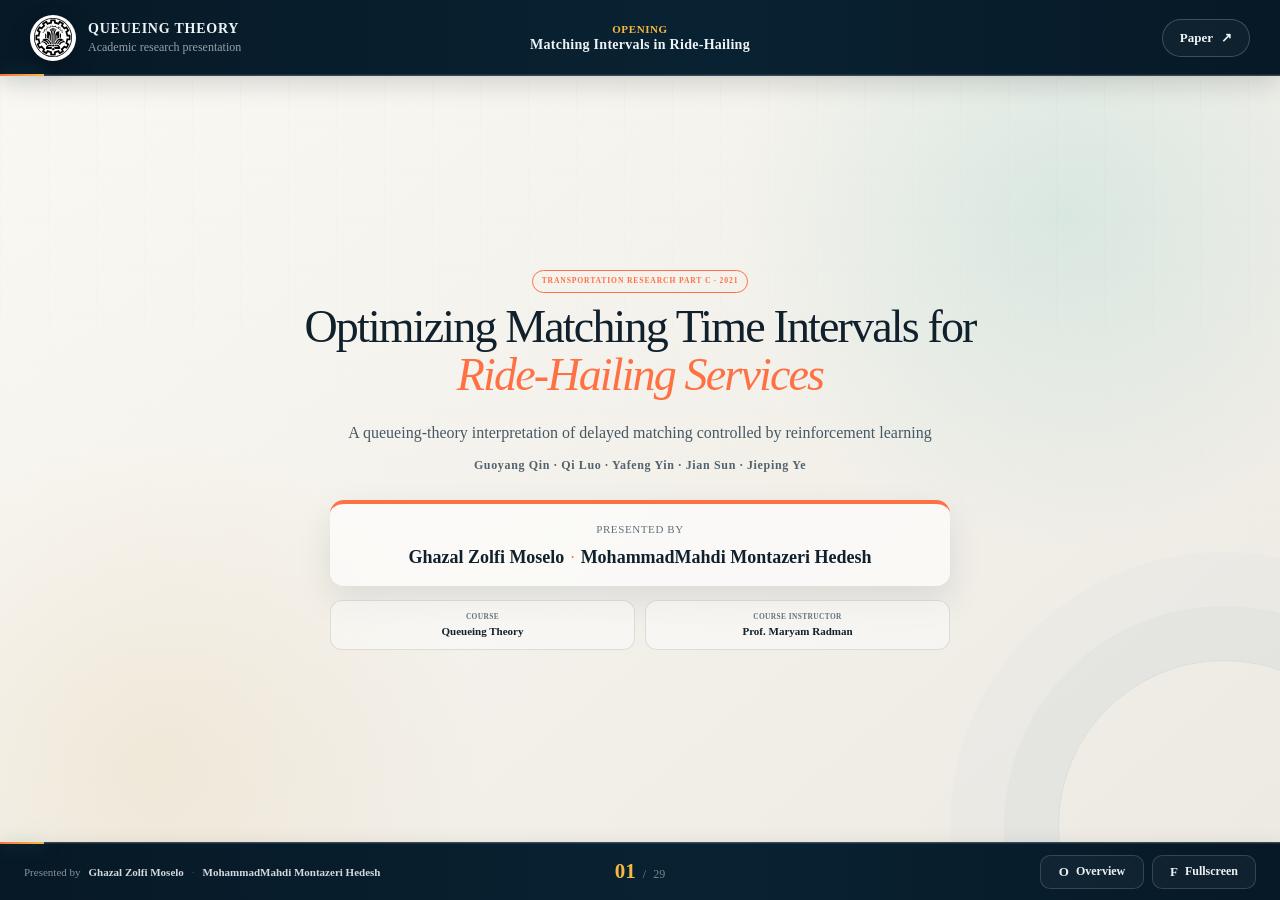
==== commit 663c4ab7: "fullscreen3" ====
--- a/presentation.html
+++ b/presentation.html
@@ -57,7 +57,7 @@
 </div>
 <div class="title-meta-row">
 <div><span>Course</span><strong>Queueing Theory</strong></div>
-<div><span>Course Instructor</span><strong>Maryam Radman</strong></div>
+<div><span>Course Instructor</span><strong>Prof. Maryam Radman</strong></div>
 </div>
 </div>
 </div>
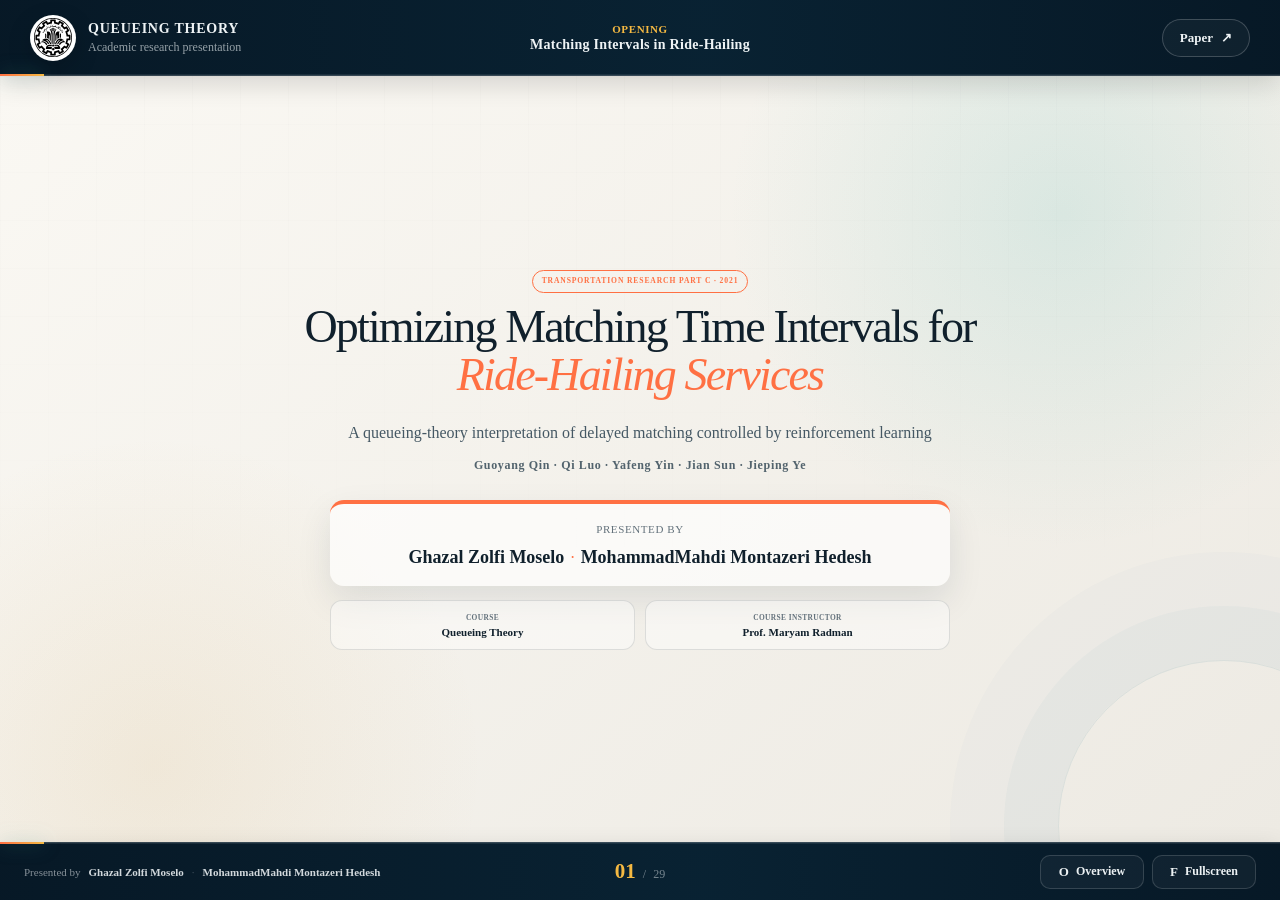
==== commit c4a5822b: "v4" ====
--- a/presentation.html
+++ b/presentation.html
@@ -7,10 +7,10 @@
 <meta content="#07111c" name="theme-color"/>
 <meta content="Queueing Theory presentation based on Optimizing Matching Time Intervals for Ride-Hailing Services Using Reinforcement Learning." name="description"/>
 <title>Ride-Hailing Matching Intervals | Queueing Theory</title>
-<link href="favicon.svg" rel="icon" type="image/svg+xml"/>
-<link href="reference-base.css" rel="stylesheet"/>
-<link href="reference-mobile.css" rel="stylesheet"/>
-<link href="queue.css" rel="stylesheet"/><link href="presentation-cursor.css" rel="stylesheet"/>
+<link href="favicon.svg?v=ideal-v1" rel="icon" type="image/svg+xml"/>
+<link href="reference-base.css?v=ideal-v1" rel="stylesheet"/>
+<link href="reference-mobile.css?v=ideal-v1" rel="stylesheet"/>
+<link href="queue.css?v=smooth-geometric-hover-v2" rel="stylesheet"/><link href="presentation-cursor.css?v=ppt-morph-v1" rel="stylesheet"/>
 <script>
     window.MathJax = {
       tex: {
@@ -23,13 +23,23 @@
       options: { skipHtmlTags: ['script', 'noscript', 'style', 'textarea', 'pre'] }
     };
   </script>
-<script defer="" src="vendor/mathjax/tex-svg.js"></script>
+<script defer="" src="vendor/mathjax/tex-svg.js?v=ideal-v1"></script>
+<!-- IDEAL_PRESENTATION_STYLES_START -->
+<link href="ideal-enhancements.css?v=ideal-v1" rel="stylesheet"/>
+<!-- IDEAL_PRESENTATION_STYLES_END -->
+<!-- UNIVERSAL_MORPH_STYLE_START -->
+<!-- UNIVERSAL_MORPH_STYLE_END -->
+
+<link href="project1-transition.css?v=project1-transition-v1" rel="stylesheet"/>
 </head>
 <body data-chapter="opening">
+<!-- IDEAL_NOSCRIPT_START -->
+<noscript><div class="ideal-noscript"><div>JavaScript is required to run this slide presentation. Please enable JavaScript and reload the page.</div></div></noscript>
+<!-- IDEAL_NOSCRIPT_END -->
 <div class="presentation-shell">
 <header aria-label="Presentation header" class="top-frame">
 <a aria-label="Go to title slide" class="university-lockup" data-go="0" href="#slide-1">
-<span class="logo-slot"><img alt="Queueing Theory mark" src="logo.svg"/></span>
+<span class="logo-slot"><img alt="Queueing Theory mark" src="logo.svg" onerror="this.style.display='none';if(this.parentElement){this.parentElement.classList.add('logo-fallback');}" decoding="async"/></span>
 <span class="lockup-copy">
 <strong>Queueing Theory</strong>
 <small>Academic research presentation</small>
@@ -70,12 +80,12 @@
 </div>
 <div class="slide-content">
 <div class="roadmap-grid six-roadmap">
-<article data-go="2" role="button" tabindex="0"><span class="type-card-label">01</span><h3 class="type-card-title">Queueing foundations</h3><p class="type-body-copy">Classical queueing models and the basic idea of a double-ended queue.</p></article>
-<article data-go="5" role="button" tabindex="0"><span class="type-card-label">02</span><h3 class="type-card-title">Comparison with course models</h3><p class="type-body-copy">Correspondence with \(M/M/m\) and the main structural differences.</p></article>
-<article data-go="8" role="button" tabindex="0"><span class="type-card-label">03</span><h3 class="type-card-title">Applications and ride-hailing</h3><p class="type-body-copy">General uses of double-ended queues, then ride-hailing as the motivating case.</p></article>
-<article data-go="11" role="button" tabindex="0"><span class="type-card-label">04</span><h3 class="type-card-title">Delayed matching problem</h3><p class="type-body-copy">Evaluation metrics, the U-shaped trade-off, and why one fixed \(\Delta t\) is not enough.</p></article>
-<article data-go="13" role="button" tabindex="0"><span class="type-card-label">05</span><h3 class="type-card-title">Control framework</h3><p class="type-body-copy">Simulator logic, Hold/Match decisions, RL basics, and policy-learning methods.</p></article>
-<article data-go="15" role="button" tabindex="0"><span class="type-card-label">06</span><h3 class="type-card-title">Data and results</h3><p class="type-body-copy">Dataset, experimental setup, empirical results, limitations, and conclusion.</p></article>
+<article data-go="2" role="button" tabindex="0"><span class="type-card-label orange-label-roadmap">01</span><h3 class="type-card-title">Queueing foundations</h3><p class="type-body-copy">Classical queueing models and the basic idea of a double-ended queue.</p></article>
+<article data-go="5" role="button" tabindex="0"><span class="type-card-label orange-label-roadmap">02</span><h3 class="type-card-title">Comparison with course models</h3><p class="type-body-copy">Correspondence with \(M/M/m\) and the main structural differences.</p></article>
+<article data-go="8" role="button" tabindex="0"><span class="type-card-label orange-label-roadmap">03</span><h3 class="type-card-title">Applications and ride-hailing</h3><p class="type-body-copy">General uses of double-ended queues, then ride-hailing as the motivating case.</p></article>
+<article data-go="11" role="button" tabindex="0"><span class="type-card-label orange-label-roadmap">04</span><h3 class="type-card-title">Delayed matching problem</h3><p class="type-body-copy">Evaluation metrics, the U-shaped trade-off, and why one fixed \(\Delta t\) is not enough.</p></article>
+<article data-go="13" role="button" tabindex="0"><span class="type-card-label orange-label-roadmap">05</span><h3 class="type-card-title">Control framework</h3><p class="type-body-copy">Simulator logic, Hold/Match decisions, RL basics, and policy-learning methods.</p></article>
+<article data-go="15" role="button" tabindex="0"><span class="type-card-label orange-label-roadmap">06</span><h3 class="type-card-title">Data and results</h3><p class="type-body-copy">Dataset, experimental setup, empirical results, limitations, and conclusion.</p></article>
 </div>
 </div>
 </section>
@@ -93,16 +103,16 @@
 <div class="flow-arrow">→</div>
 <div class="flow-node queue-node">Waiting queue<br/><span>\(N(t)\)</span></div>
 <div class="flow-arrow">→</div>
-<div class="flow-node servers">\(m\) servers<br/><span>\(\mu\)</span></div>
+<div class="flow-node servers"><div class="server-count-line">\(m\) servers</div><span>\(\mu\)</span></div>
 <div class="flow-arrow">→</div>
 <div class="flow-node departures">Departures</div>
 </div>
 <div class="mm-equation">\[M/M/m:\quad \text{one arrival stream} \rightarrow \text{one waiting line} \rightarrow m \text{ servers}\]</div>
 </div>
 <div class="course-card-grid">
-<article><span class="type-card-label">Known structure</span><h3 class="type-card-title">One side waits</h3><p class="type-body-copy">Customers arrive, join a line, and receive service from a fixed set of servers.</p></article>
-<article><span class="type-card-label">State idea</span><h3 class="type-card-title">Queue length matters</h3><p class="type-body-copy">The state is often summarized by the number of customers waiting or present in the system.</p></article>
-<article class="accent-card-lite"><span class="type-card-label">Next step</span><h3 class="type-card-title">What if both sides arrive?</h3><p class="type-body-copy">Some systems need two different entity types to meet before anything can be served.</p></article>
+<article><span class="type-card-label orange-label-medium">Known structure</span><h3 class="type-card-title">One side waits</h3><p class="type-body-copy">Customers arrive, join a line, and receive service from a fixed set of servers.</p></article>
+<article><span class="type-card-label orange-label-short">State idea</span><h3 class="type-card-title">Queue length matters</h3><p class="type-body-copy">The state is often summarized by the number of customers waiting or present in the system.</p></article>
+<article class="accent-card-lite"><span class="type-card-label orange-label-short">Next step</span><h3 class="type-card-title">What if both sides arrive?</h3><p class="type-body-copy">Some systems need two different entity types to meet before anything can be served.</p></article>
 </div>
 </div>
 </div>
@@ -111,7 +121,7 @@
 <div class="slide-content deq-definition-only-content">
 <div class="deq-definition-only-layout">
 <div class="deq-definition-card-v33">
-<span class="type-card-label">Definition</span>
+<span class="type-card-label orange-label-short">Definition</span>
 <h3 class="type-card-title">A two-sided matching queue</h3>
 <p class="type-body-copy">A double-ended queue is a queueing system in which two different entity types arrive over time, wait in separate buffers, and leave the system only after a compatible pair is formed by a matching rule.</p>
 </div>
@@ -151,7 +161,7 @@
 </article>
 </div>
 <div class="state-update-card state-update-card-v33">
-<span class="type-card-label">State evolution</span>
+<span class="type-card-label orange-label-medium">State evolution</span>
 <div class="update-equation">\[\text{New queue population}=\text{Previous population}+\text{New arrivals}-\text{Successful matches}\]</div>
 <div class="update-equation small">\[N_A(t+1)=N_A(t)+A_A(t)-M(t),\qquad N_B(t+1)=N_B(t)+A_B(t)-M(t)\]</div>
 </div>
@@ -194,7 +204,7 @@
 </div>
 </div>
 <div class="comparison-footnote-card accent-card-lite">
-<span class="type-card-label">Interpretation</span>
+<span class="type-card-label orange-label-medium">Interpretation</span>
 <p class="type-body-copy">So the double-ended queue is still a queueing model, but it generalizes the familiar \(M/M/m\) intuition to a setting where pairing, not ordinary service, drives departures.</p>
 </div>
 </div>
@@ -208,22 +218,22 @@
 <div class="slide-content deq-differences-content">
 <div class="deq-diff-layout">
 <article class="deq-diff-card">
-<span class="type-card-label">Difference 1</span>
+<span class="type-card-label orange-label-short">Difference 1</span>
 <h3 class="type-card-title">Two sides may wait</h3>
 <p class="type-body-copy">In standard queues, waiting is usually one-sided. Here, both sides may accumulate and affect future matches.</p>
 </article>
 <article class="deq-diff-card">
-<span class="type-card-label">Difference 2</span>
+<span class="type-card-label orange-label-short">Difference 2</span>
 <h3 class="type-card-title">Departure comes from matching</h3>
 <p class="type-body-copy">Entities leave only when a compatible pair is formed, not when an individual customer finishes service.</p>
 </article>
 <article class="deq-diff-card">
-<span class="type-card-label">Difference 3</span>
+<span class="type-card-label orange-label-short">Difference 3</span>
 <h3 class="type-card-title">There is no fixed server pool</h3>
 <p class="type-body-copy">The “service side” is itself random and time-varying because it also arrives as a queueing process.</p>
 </article>
 <article class="deq-diff-card">
-<span class="type-card-label">Difference 4</span>
+<span class="type-card-label orange-label-short">Difference 4</span>
 <h3 class="type-card-title">Control focuses on matching policy</h3>
 <p class="type-body-copy">The main design choice becomes when and how to match, which makes delayed matching operationally meaningful.</p>
 </article>
@@ -239,32 +249,32 @@
 <div class="applications-layout-v37">
 <div class="applications-grid-v37">
 <article>
-<span class="type-card-label">01</span>
+<span class="type-card-label orange-label-short">01</span>
 <h3 class="type-card-title">Buyer–seller markets</h3>
 <p class="type-body-copy">Buyers and sellers wait until compatible trades can be formed.</p>
 </article>
 <article>
-<span class="type-card-label">02</span>
+<span class="type-card-label orange-label-short">02</span>
 <h3 class="type-card-title">Job matching</h3>
 <p class="type-body-copy">Applicants and vacancies form two waiting sides before a suitable match occurs.</p>
 </article>
 <article>
-<span class="type-card-label">03</span>
+<span class="type-card-label orange-label-short">03</span>
 <h3 class="type-card-title">Dating platforms</h3>
 <p class="type-body-copy">Two participant groups may wait so that the platform can improve match quality.</p>
 </article>
 <article>
-<span class="type-card-label">04</span>
+<span class="type-card-label orange-label-short">04</span>
 <h3 class="type-card-title">Organ donation</h3>
 <p class="type-body-copy">Donors and recipients are matched only when compatibility constraints are satisfied.</p>
 </article>
 <article>
-<span class="type-card-label">05</span>
+<span class="type-card-label orange-label-short">05</span>
 <h3 class="type-card-title">Service platforms</h3>
 <p class="type-body-copy">Service requesters and providers enter separate pools before pairing.</p>
 </article>
 <article class="accent-card-lite">
-<span class="type-card-label">06</span>
+<span class="type-card-label orange-label-short">06</span>
 <h3 class="type-card-title">Ride-hailing</h3>
 <p class="type-body-copy">Passenger requests and idle drivers form the two sides of the queue.</p>
 </article>
@@ -285,17 +295,17 @@
 </div>
 <div class="ridehail-bridge-cards-v37">
 <article>
-<span class="type-card-label">Side A</span>
+<span class="type-card-label orange-label-short">Side A</span>
 <h3 class="type-card-title">Passenger requests</h3>
 <p class="type-body-copy">Passenger requests accumulate on one side of the system and may be held before pairing.</p>
 </article>
 <article>
-<span class="type-card-label">Side B</span>
+<span class="type-card-label orange-label-short">Side B</span>
 <h3 class="type-card-title">Idle drivers</h3>
 <p class="type-body-copy">Idle drivers accumulate on the other side and provide the available matching supply.</p>
 </article>
 <article class="accent-card-lite">
-<span class="type-card-label">Decision</span>
+<span class="type-card-label orange-label-short">Decision</span>
 <h3 class="type-card-title">Hold or Match</h3>
 <p class="type-body-copy">The platform chooses whether to match now or delay matching to create more pairing options.</p>
 </article>
@@ -312,13 +322,13 @@
 <div class="delayed-matching-layout-v30">
 <div class="figure-card delayed-figure"><img alt="Instantaneous versus delayed matching illustration from the paper" src="assets/fig1_instant_delayed.png"/></div>
 <div class="delayed-cards">
-<article><span class="type-card-label">Instantaneous matching</span><h3 class="type-card-title">Match immediately</h3><p class="type-body-copy">Matching wait is small, but the selected driver may be far from the passenger.</p></article>
-<article class="accent-card-lite"><span class="type-card-label">Delayed matching</span><h3 class="type-card-title">Wait briefly, then match</h3><p class="type-body-copy">A larger buffer gives more pairing choices and can reduce pickup distance.</p></article>
+<article><span class="type-card-label orange-label-medium">Instantaneous matching</span><h3 class="type-card-title">Match immediately</h3><p class="type-body-copy">Matching wait is small, but the selected driver may be far from the passenger.</p></article>
+<article class="accent-card-lite"><span class="type-card-label orange-label-medium">Delayed matching</span><h3 class="type-card-title">Wait briefly, then match</h3><p class="type-body-copy">A larger buffer gives more pairing choices and can reduce pickup distance.</p></article>
 <div class="delayed-question type-banner">The platform must decide: <strong>match now</strong> or <strong>wait for better matching options?</strong></div>
 </div>
 </div>
 </div>
-<p class="source-note type-caption">Paper Fig. 1.</p></section>
+</section>
 <section aria-hidden="true" class="slide theme-model" data-chapter="Metrics" data-title="Evaluation Metrics" id="slide-11">
 <div class="slide-heading compact-heading">
 <p class="eyebrow type-eyebrow">Evaluation metrics</p>
@@ -328,19 +338,19 @@
 <div class="metrics-redesign-layout">
 <div class="metrics-top-grid">
 <article class="metric-panel metric-panel-matching">
-<span class="type-card-label">Metric 1</span>
+<span class="type-card-label orange-label-short">Metric 1</span>
 <h3 class="type-card-title">Matching wait</h3>
 <div class="metric-symbol">\(W_{\mathrm{matching}}\)</div>
 <p class="type-body-copy">Time from request arrival until a passenger-driver match is formed.</p>
 </article>
 <article class="metric-panel metric-panel-pickup">
-<span class="type-card-label">Metric 2</span>
+<span class="type-card-label orange-label-short">Metric 2</span>
 <h3 class="type-card-title">Pickup wait</h3>
 <div class="metric-symbol">\(W_{\mathrm{pickup}}\)</div>
 <p class="type-body-copy">Time from matching until the assigned driver reaches the passenger.</p>
 </article>
 <article class="metric-panel metric-panel-total">
-<span class="type-card-label">Objective</span>
+<span class="type-card-label orange-label-short">Objective</span>
 <h3 class="type-card-title">Weighted total wait cost</h3>
 <div class="metric-symbol metric-symbol-wide">\(C=c_mW_{\mathrm{matching}}+c_pW_{\mathrm{pickup}}\)</div>
 <p class="type-body-copy">The paper minimizes wait cost, or equivalently maximizes the corresponding wait reward.</p>
@@ -348,7 +358,7 @@
 </div>
 <div class="metrics-bottom-band">
 <div class="metrics-bottom-copy">
-<span class="type-card-label">Interpretation</span>
+<span class="type-card-label orange-label-medium">Interpretation</span>
 <h3 class="type-card-title">The objective is the passenger's total waiting experience</h3>
 <p class="type-body-copy">A shorter queue alone is not enough; the platform must balance the uncertainty before matching against the travel time after matching.</p>
 </div>
@@ -370,17 +380,17 @@
 </div>
 <div class="ushape-side-column">
 <div class="ushape-step ushape-step-red">
-<span class="type-card-label">Effect 1</span>
+<span class="type-card-label orange-label-short">Effect 1</span>
 <div class="ushape-equation">\[\Delta t\uparrow\Rightarrow W_{\mathrm{matching}}\uparrow\]</div>
 <p class="type-body-copy">Waiting longer before matching directly increases matching delay.</p>
 </div>
 <div class="ushape-step ushape-step-green">
-<span class="type-card-label">Effect 2</span>
+<span class="type-card-label orange-label-short">Effect 2</span>
 <div class="ushape-equation">\[\Delta t\uparrow\Rightarrow W_{\mathrm{pickup}}\downarrow\]</div>
 <p class="type-body-copy">A thicker pool can create closer or better passenger-driver pairs.</p>
 </div>
 <div class="ushape-total-card">
-<span class="type-card-label">Combined effect</span>
+<span class="type-card-label orange-label-medium">Combined effect</span>
 <div class="ushape-equation">\[W_{\mathrm{total}}=W_{\mathrm{matching}}+W_{\mathrm{pickup}}\]</div>
 <p class="type-body-copy">An interior optimum appears only when the pickup-wait reduction initially outweighs the added matching delay.</p>
 </div>
@@ -388,14 +398,14 @@
 </div>
 </div>
 </div>
-<p class="source-note type-caption">Paper Fig. 2.</p></section>
+</section>
 <section class="slide theme-method" data-chapter="Fixed Interval" data-title="Fixed Interval Benchmark" id="slide-fixed-interval">
 <div class="slide-heading compact-heading"><p class="eyebrow type-eyebrow">Stationary benchmark</p><h2 class="type-slide-title">When Is a Fixed Matching Interval Reasonable?</h2></div>
 <div class="slide-content fixed-interval-v30">
 <div class="figure-card fixed-contour-figure"><img alt="Minimum wait and optimal fixed matching interval contour plots" src="assets/fig3_contours.png"/></div>
 <div class="fixed-cards">
-<article><span class="type-card-label">Stationary case</span><h3 class="type-card-title">One \(\Delta t^*\) can be tuned</h3><p class="type-body-copy">If \(\lambda_P\) and \(\lambda_D\) are stable, historical data can be used to find a fixed interval.</p></article>
-<article class="accent-card-lite"><span class="type-card-label">Benchmark role</span><h3 class="type-card-title">Useful but limited</h3><p class="type-body-copy">A fixed interval gives a strong baseline, but it assumes the best timing does not change across states.</p></article>
+<article><span class="type-card-label orange-label-medium">Stationary case</span><h3 class="type-card-title">One \(\Delta t^*\) can be tuned</h3><p class="type-body-copy">If \(\lambda_P\) and \(\lambda_D\) are stable, historical data can be used to find a fixed interval.</p></article>
+<article class="accent-card-lite"><span class="type-card-label orange-label-medium">Benchmark role</span><h3 class="type-card-title">Useful but limited</h3><p class="type-body-copy">A fixed interval gives a strong baseline, but it assumes the best timing does not change across states.</p></article>
 <div class="fixed-equation">\[\Delta t^*=\arg\min_{\Delta t}\;C_{\mathrm{total}}(\Delta t)\]</div>
 </div>
 </div>
@@ -405,8 +415,8 @@
 <div class="slide-heading compact-heading"><p class="eyebrow type-eyebrow">From stationary to real operations</p><h2 class="type-slide-title">Why Is One Fixed \(\Delta t\) Not Enough?</h2></div>
 <div class="slide-content nonstationary-v30">
 <div class="stationary-contrast">
-<article><span class="type-card-label">Stationary model</span><h3 class="type-card-title">One environment</h3><p class="type-body-copy">If arrival rates and spatial patterns remain stable, a fixed matching interval can be optimized once.</p></article>
-<article class="accent-card-lite"><span class="type-card-label">Real ride-hailing</span><h3 class="type-card-title">Many changing regimes</h3><p class="type-body-copy">Demand, supply, locations, and carryover change across time and grids, so the best interval changes too.</p></article>
+<article><span class="type-card-label orange-label-medium">Stationary model</span><h3 class="type-card-title">One environment</h3><p class="type-body-copy">If arrival rates and spatial patterns remain stable, a fixed matching interval can be optimized once.</p></article>
+<article class="accent-card-lite"><span class="type-card-label orange-label-medium">Real ride-hailing</span><h3 class="type-card-title">Many changing regimes</h3><p class="type-body-copy">Demand, supply, locations, and carryover change across time and grids, so the best interval changes too.</p></article>
 </div>
 <div class="nonstationary-reasons">
 <div>\(\lambda_P(i,t)\) varies by grid and time</div>
@@ -431,23 +441,6 @@
 </section>
 
 
-
-
-
-
-
-
-
-
-
-
-
-
-
-
-
-
-
 <section aria-hidden="false" class="slide is-active theme-method" data-chapter="Mechanism" data-title="The Hold/Match Decision Loop" id="slide-12">
 <div class="slide-heading compact-heading">
 <p class="eyebrow type-eyebrow">From theory to mechanism</p>
@@ -489,13 +482,13 @@
 <div class="slide-content grid-action-layout">
 <div class="figure-card light-figure"><img alt="Grid-based actions and subareas" src="assets/fig5_grid_actions.png"/></div>
 <div class="action-matrix-card">
-<span class="type-card-label">Example action matrix</span>
+<span class="type-card-label orange-label-medium">Example action matrix</span>
 <div aria-label="Example Hold Match matrix" class="binary-grid">
 <b class="type-binary-digit">0</b><b class="one type-binary-digit">1</b><b class="type-binary-digit">0</b><b class="type-binary-digit">0</b><b class="one type-binary-digit">1</b><b class="one type-binary-digit">1</b>
 <b class="one type-binary-digit">1</b><b class="type-binary-digit">0</b><b class="one type-binary-digit">1</b><b class="one type-binary-digit">1</b><b class="type-binary-digit">0</b><b class="type-binary-digit">0</b>
 <b class="one type-binary-digit">1</b><b class="type-binary-digit">0</b><b class="one type-binary-digit">1</b><b class="one type-binary-digit">1</b><b class="type-binary-digit">0</b><b class="type-binary-digit">0</b>
 </div>
-<div class="legend-row"><span class="type-card-label"><i class="hold-dot"></i>Hold \((0)\)</span><span class="type-card-label"><i class="match-dot"></i>Match \((1)\)</span></div>
+<div class="legend-row"><span class="type-card-label orange-label-short"><i class="hold-dot"></i>Hold \((0)\)</span><span class="type-card-label orange-label-medium"><i class="match-dot"></i>Match \((1)\)</span></div>
 <p class="type-body-copy">All grids with action \(1\) form subarea \(S_1\) and participate in a global match. Grids with action \(0\) remain in \(S_0\). This per-grid choice of \(0\) or \(1\) is exactly the action an RL agent will soon learn to choose.</p>
 </div>
 </div>
@@ -506,7 +499,7 @@
 </div>
 <div class="slide-content mdp-layout">
 <div aria-label="RL decision loop" class="mdp-loop">
-<div><span class="type-card-label">State</span><strong class="type-data-value">Queue state</strong></div><i>→</i>
+<div><span class="type-card-label orange-label-short">State</span><strong class="type-data-value">Queue state</strong></div><i>→</i>
 <div><span class="type-card-label">Action</span><strong class="type-data-value">Hold / Match</strong></div><i>→</i>
 <div><span class="type-card-label">Environment</span><strong class="type-data-value">Update</strong></div><i>→</i>
 <div><span class="type-card-label">Reward</span><strong class="type-data-value">− Cost</strong></div><i>↺</i>
@@ -525,13 +518,13 @@
 </div>
 <div class="slide-content mdp-layout">
 <div aria-label="MDP loop" class="mdp-loop">
-<div><span class="type-card-label">Observation</span><strong class="type-data-value">\(O(t)\)</strong></div><i>→</i>
-<div><span class="type-card-label">Action</span><strong class="type-data-value">\(A(t)\)</strong></div><i>→</i>
-<div><span class="type-card-label">Transition</span><strong class="type-data-value">\(p(s'\mid s,a)\)</strong></div><i>→</i>
-<div><span class="type-card-label">Reward</span><strong class="type-data-value">\(R(t)\)</strong></div><i>↺</i>
+<div><span class="type-card-label orange-label-short">Observation</span><strong class="type-data-value">\(O(t)\)</strong></div><i>→</i>
+<div><span class="type-card-label orange-label-short">Action</span><strong class="type-data-value">\(A(t)\)</strong></div><i>→</i>
+<div><span class="type-card-label orange-label-short">Transition</span><strong class="type-data-value">\(p(s'\mid s,a)\)</strong></div><i>→</i>
+<div><span class="type-card-label orange-label-short">Reward</span><strong class="type-data-value">\(R(t)\)</strong></div><i>↺</i>
 </div>
 <div class="observation-card">
-<span class="type-card-label">Grid observation</span>
+<span class="type-card-label orange-label-medium">Grid observation</span>
           \[
           O_i(t)=\left(N_P(i,t),N_D(i,t),\lambda_P(i,t),\lambda_D(i,t)\right).
           \]
@@ -546,10 +539,10 @@
 </div>
 <div class="slide-content">
 <div class="rl-method-grid">
-<article><span class="type-card-label">Policy Gradient</span><h3 class="type-card-title">Optimize a parameterized policy</h3><p class="type-body-copy">Adjust \(\pi_\theta(a\mid s)\) in the direction of higher expected return.</p></article>
-<article><span class="type-card-label">REINFORCE</span><h3 class="type-card-title">Monte Carlo return</h3><p class="type-body-copy">Uses sampled future return \(G(t)\) to update the policy, with high variance.</p></article>
-<article><span class="type-card-label">Actor-Critic</span><h3 class="type-card-title">Policy plus value estimate</h3><p class="type-body-copy">The Actor selects actions; the Critic estimates long-run value and enables bootstrapping.</p></article>
-<article class="accent-card"><span class="type-card-label">ACER</span><h3 class="type-card-title">Actor-Critic with experience replay</h3><p class="type-body-copy">Reuses experience to improve sample efficiency and stabilize training.</p></article>
+<article><span class="type-card-label orange-label-medium">Policy Gradient</span><h3 class="type-card-title">Optimize a parameterized policy</h3><p class="type-body-copy">Adjust \(\pi_\theta(a\mid s)\) in the direction of higher expected return.</p></article>
+<article><span class="type-card-label orange-label-short">REINFORCE</span><h3 class="type-card-title">Monte Carlo return</h3><p class="type-body-copy">Uses sampled future return \(G(t)\) to update the policy, with high variance.</p></article>
+<article><span class="type-card-label orange-label-short">Actor-Critic</span><h3 class="type-card-title">Policy plus value estimate</h3><p class="type-body-copy">The Actor selects actions; the Critic estimates long-run value and enables bootstrapping.</p></article>
+<article class="accent-card"><span class="type-card-label orange-label-short">ACER</span><h3 class="type-card-title">Actor-Critic with experience replay</h3><p class="type-body-copy">Reuses experience to improve sample efficiency and stabilize training.</p></article>
 </div>
 <div class="formula-strip">\[G(t)\leftarrow R(t)+\gamma V_w(O(t+1))\]</div>
 </div>
@@ -561,10 +554,10 @@
 <div class="slide-content split-figure-layout">
 <div class="figure-card large-figure"><img alt="Shanghai downtown grid and temporal distributions" src="assets/fig8_shanghai.png"/></div>
 <div class="dataset-facts">
-<article><span class="type-card-label">Period</span><strong class="type-data-value">March 2011</strong><p class="type-body-copy">One week of trip, trajectory, and operational-status records.</p></article>
-<article><span class="type-card-label">Fleet</span><strong class="type-data-value">Nearly 9,000 taxis</strong><p class="type-body-copy">Taxi ID, time, location, speed, bearing, and occupied/idle status.</p></article>
-<article><span class="type-card-label">Study area</span><strong class="type-data-value">Downtown Shanghai</strong><p class="type-body-copy">The area inside the Outer Ring Road captures more than \(80\%\) of trips.</p></article>
-<article><span class="type-card-label">Spatial partitions</span><strong class="type-data-value">\(1\times1,\ 1\times2,\ 3\times2\)</strong><p class="type-body-copy">Six-grid control balances spatial detail and action dimensionality.</p></article>
+<article><span class="type-card-label orange-label-short">Period</span><strong class="type-data-value">March 2011</strong><p class="type-body-copy">One week of trip, trajectory, and operational-status records.</p></article>
+<article><span class="type-card-label orange-label-short">Fleet</span><strong class="type-data-value">Nearly 9,000 taxis</strong><p class="type-body-copy">Taxi ID, time, location, speed, bearing, and occupied/idle status.</p></article>
+<article><span class="type-card-label orange-label-short">Study area</span><strong class="type-data-value">Downtown Shanghai</strong><p class="type-body-copy">The area inside the Outer Ring Road captures more than \(80\%\) of trips.</p></article>
+<article><span class="type-card-label orange-label-medium">Spatial partitions</span><strong class="type-data-value">\(1\times1,\ 1\times2,\ 3\times2\)</strong><p class="type-body-copy">Six-grid control balances spatial detail and action dimensionality.</p></article>
 </div>
 </div>
 </section><section aria-hidden="true" class="slide theme-evidence" data-chapter="Evidence" data-title="Experimental Setup" id="slide-22">
@@ -591,8 +584,8 @@
 <div class="slide-content split-figure-layout">
 <div class="figure-card large-figure"><img alt="Real-world waiting cost trade-off under driver occupancy levels" src="assets/fig10_real_tradeoff.png"/></div>
 <div class="stacked-insights">
-<article><span class="type-card-label">Moderate occupancy</span><h3 class="type-card-title">\(70\%\)</h3><p class="type-body-copy">Total wait cost is U-shaped: pickup savings initially exceed the added matching delay.</p></article>
-<article><span class="type-card-label">High or low occupancy</span><h3 class="type-card-title">\(\ge 80\%\) or \(\le 50\%\)</h3><p class="type-body-copy">Total wait generally rises with the interval; instantaneous matching is preferred.</p></article>
+<article><span class="type-card-label orange-label-medium">Moderate occupancy</span><h3 class="type-card-title">\(70\%\)</h3><p class="type-body-copy">Total wait cost is U-shaped: pickup savings initially exceed the added matching delay.</p></article>
+<article><span class="type-card-label orange-label-medium">High or low occupancy</span><h3 class="type-card-title">\(\ge 80\%\) or \(\le 50\%\)</h3><p class="type-body-copy">Total wait generally rises with the interval; instantaneous matching is preferred.</p></article>
 <div class="decision-banner type-banner"><span class="banner-inline-flow">The slope of <strong class="type-banner">pickup wait</strong>, not matching wait, determines whether the U-shape emerges.</span></div>
 </div>
 </div>
@@ -604,9 +597,9 @@
 <div class="slide-content split-figure-layout">
 <div class="figure-card large-figure"><img alt="Training curves for fixed interval, ACER and Actor-Critic" src="assets/fig11_training.png"/></div>
 <div class="stacked-insights">
-<article><span class="type-card-label">Fixed baseline</span><h3 class="type-card-title">About \(40\) seconds</h3><p class="type-body-copy">The best historical fixed interval yields a total wait cost near \(371.20\) hours.</p></article>
-<article><span class="type-card-label">ACER</span><h3 class="type-card-title">Stable with \(3\times2\)</h3><p class="type-body-copy">Converged performance is comparable to the fixed baseline.</p></article>
-<article><span class="type-card-label">Actor-Critic</span><h3 class="type-card-title">Higher variance</h3><p class="type-body-copy">Only the \(1\times2\) case converges, at roughly \(380\) hours.</p></article>
+<article><span class="type-card-label orange-label-medium">Fixed baseline</span><h3 class="type-card-title">About \(40\) seconds</h3><p class="type-body-copy">The best historical fixed interval yields a total wait cost near \(371.20\) hours.</p></article>
+<article><span class="type-card-label orange-label-short">ACER</span><h3 class="type-card-title">Stable with \(3\times2\)</h3><p class="type-body-copy">Converged performance is comparable to the fixed baseline.</p></article>
+<article><span class="type-card-label orange-label-short">Actor-Critic</span><h3 class="type-card-title">Higher variance</h3><p class="type-body-copy">Only the \(1\times2\) case converges, at roughly \(380\) hours.</p></article>
 </div>
 </div>
 </section><section aria-hidden="true" class="slide theme-evidence" data-chapter="Evidence" data-title="Wait-Time Results" id="slide-25">
@@ -631,7 +624,7 @@
 </div>
 </div>
 <div class="big-result-card">
-<span class="type-card-label">Reduction versus instantaneous matching</span>
+<span class="type-card-label orange-label-long">Reduction versus instantaneous matching</span>
 <strong>\(20.41\%\)</strong>
 <p class="type-body-copy">ACER achieves the lowest reported mean total wait in Table 1 and performs on par with the historically optimized fixed baseline.</p>
 </div>
@@ -647,9 +640,9 @@
 <figcaption class="type-caption">Preview: grids A1 and B1 · Click to open the complete six-grid figure</figcaption>
 </figure>
 <div class="policy-rules">
-<article><span class="type-card-label">Instantaneous matching</span><p class="type-body-copy">Selected when \(N_D\gg N_P\) or \(N_P\gg N_D\), especially when arrival rates are low or stable.</p></article>
-<article class="accent-card"><span class="type-card-label">Controlled delayed matching</span><p class="type-body-copy">Selected when \(N_D\approx N_P\) and \(\lambda_P,\lambda_D\) are sufficiently high to create valuable alternatives.</p></article>
-<article><span class="type-card-label">Spatial heterogeneity</span><p class="type-body-copy">Different grids follow different time-varying probabilities because queue populations and arrival rates evolve differently.</p></article>
+<article><span class="type-card-label orange-label-medium">Instantaneous matching</span><p class="type-body-copy">Selected when \(N_D\gg N_P\) or \(N_P\gg N_D\), especially when arrival rates are low or stable.</p></article>
+<article class="accent-card"><span class="type-card-label orange-label-long">Controlled delayed matching</span><p class="type-body-copy">Selected when \(N_D\approx N_P\) and \(\lambda_P,\lambda_D\) are sufficiently high to create valuable alternatives.</p></article>
+<article><span class="type-card-label orange-label-medium">Spatial heterogeneity</span><p class="type-body-copy">Different grids follow different time-varying probabilities because queue populations and arrival rates evolve differently.</p></article>
 <div class="policy-lookup type-banner">The learned network can be interpreted as a practical lookup rule based on queue balance and activity level.</div>
 </div>
 </div>
@@ -676,7 +669,7 @@
 </div>
 <div class="closing-synthesis">
 <div class="closing-policy-rule type-banner">
-<span class="type-card-label">Operational rule</span>
+<span class="type-card-label orange-label-medium">Operational rule</span>
 <div class="closing-rule-grid">
 <article><strong class="type-card-title">Severe imbalance</strong><p class="type-body-copy">Match immediately</p></article>
 <article><strong class="type-card-title">Balanced, active queues</strong><p class="type-body-copy">Use controlled delay</p></article>
@@ -687,7 +680,7 @@
 </section><section aria-hidden="true" class="slide theme-closing" data-chapter="Closing" data-title="Questions" id="slide-31">
 <div class="closing-slide">
 <div class="closing-mark">
-<span class="logo-slot logo-slot-large"><img alt="Queueing Theory mark" src="logo.svg"/></span>
+<span class="logo-slot logo-slot-large"><img alt="Queueing Theory mark" src="logo.svg" onerror="this.style.display='none';if(this.parentElement){this.parentElement.classList.add('logo-fallback');}" decoding="async"/></span>
 </div>
 <p class="eyebrow">Queueing Theory · Ride-Hailing Matching</p>
 <h2 class="display-title">Questions <em>&amp; Discussion</em></h2>
@@ -715,6 +708,45 @@
 <div aria-hidden="true" class="bottom-progress"><span id="bottom-progress-bar"></span></div>
 </footer>
 </div>
-<script defer="" src="presentation-cursor.js"></script><script src="script.js"></script>
+<!-- IDEAL_PRESENTATION_SCRIPTS_START -->
+<script
+  defer
+  src="presentation-cursor.js?v=ppt-morph-v1"
+></script>
+
+<script
+  defer
+  src="mobile-presentation.js?v=ideal-v1"
+></script>
+
+<script
+  defer
+  src="ideal-enhancements.js?v=ideal-v1"
+></script>
+<!-- IDEAL_PRESENTATION_SCRIPTS_END -->
+<!-- UNIVERSAL_MORPH_SCRIPT_START -->
+<!-- UNIVERSAL_MORPH_SCRIPT_END -->
+
+<script
+  defer
+  src="project1-transition.js?v=project1-transition-v1"
+></script>
+<!-- PROJECT1_TRANSITION_STABILITY_SCRIPT_START -->
+<script
+  defer
+  src="project1-transition-stability.js?v=why-rl-stable-v2"
+></script>
+<!-- PROJECT1_TRANSITION_STABILITY_SCRIPT_END -->
+
+<!-- SMOOTH_GEOMETRIC_HOVER_SCRIPT_START -->
+<script
+  defer
+  src="smooth-geometric-hover.js?v=smooth-geometric-hover-v2"
+></script>
+<!-- SMOOTH_GEOMETRIC_HOVER_SCRIPT_END -->
+<script
+  defer
+  src="script.js?v=project1-transition-v1"
+></script>
 </body>
 </html>
--- a/queue.css
+++ b/queue.css
@@ -13004,114 +13004,6 @@
   letter-spacing: .10em !important;
 }
 
-/* === BEGIN NOTEBOOK PATCH: RL PRIMER CARD CLARITY === */
-
-/* Slide 3 — clearer State / Action / Reward cards. */
-#slide-rl-primer .assumption-grid {
-  grid-template-columns: repeat(3, minmax(0, 1fr)) !important;
-  gap: 16px !important;
-  align-items: stretch !important;
-}
-
-#slide-rl-primer .assumption-grid article {
-  position: relative !important;
-  overflow: hidden !important;
-  min-height: 0 !important;
-  height: 100% !important;
-  padding: 18px 22px 18px 25px !important;
-  display: grid !important;
-  grid-template-rows: auto auto 1fr !important;
-  align-content: start !important;
-  justify-items: start !important;
-  border: 1px solid rgba(255,255,255,.20) !important;
-  border-radius: 18px !important;
-  background:
-    radial-gradient(
-      circle at 92% 0%,
-      rgba(255,183,38,.13),
-      transparent 34%
-    ),
-    linear-gradient(
-      145deg,
-      rgba(39,73,92,.98),
-      rgba(18,44,60,.98)
-    ) !important;
-  box-shadow:
-    0 16px 34px rgba(0,0,0,.24),
-    inset 0 1px 0 rgba(255,255,255,.08) !important;
-}
-
-#slide-rl-primer .assumption-grid article::before {
-  content: "" !important;
-  position: absolute !important;
-  inset: 0 auto 0 0 !important;
-  width: 4px !important;
-  background:
-    linear-gradient(
-      180deg,
-      var(--accent-2),
-      var(--accent)
-    ) !important;
-}
-
-#slide-rl-primer .assumption-grid article > .type-card-label {
-  width: fit-content !important;
-  padding: 5px 10px !important;
-  border: 1px solid rgba(255,183,38,.34) !important;
-  border-radius: 999px !important;
-  background: rgba(255,183,38,.10) !important;
-  color: var(--accent-2) !important;
-  font-size: 11px !important;
-  line-height: 1 !important;
-  font-weight: 700 !important;
-  letter-spacing: .11em !important;
-  text-transform: uppercase !important;
-  text-align: left !important;
-}
-
-#slide-rl-primer .assumption-grid article > h3 {
-  margin: 11px 0 7px !important;
-  color: #f4f8fa !important;
-  font-size: 21px !important;
-  line-height: 1.16 !important;
-  font-weight: 700 !important;
-  text-align: left !important;
-}
-
-#slide-rl-primer .assumption-grid article > p {
-  margin: 0 !important;
-  color: rgba(239,245,246,.86) !important;
-  font-size: 16px !important;
-  line-height: 1.46 !important;
-  text-align: left !important;
-  text-align-last: left !important;
-}
-
-@media
-  (max-width: 760px),
-  (max-width: 900px) and
-  (max-height: 500px) and
-  (orientation: landscape) {
-
-  #slide-rl-primer .assumption-grid {
-    grid-template-columns: 1fr !important;
-    gap: 10px !important;
-  }
-
-  #slide-rl-primer .assumption-grid article {
-    padding: 16px 17px 16px 21px !important;
-  }
-
-  #slide-rl-primer .assumption-grid article > h3 {
-    font-size: 19px !important;
-  }
-
-  #slide-rl-primer .assumption-grid article > p {
-    font-size: 15px !important;
-  }
-}
-
-/* === END NOTEBOOK PATCH: RL PRIMER CARD CLARITY === */
 
 /* === BEGIN NOTEBOOK PATCH: INLINE BANNER TEXT FLOW === */
 
@@ -13340,3 +13232,2308 @@
 }
 
 /* === END NOTEBOOK PATCH: SLIDE 13 CLEANUP === */
+/* AUTO ORANGE LABEL RESIZE START */
+
+/*
+  اندازه قبلی بیشتر برچسب‌ها حدود 11px بود.
+
+  Roadmap numbers: 24px
+  Short labels:    17px
+  Medium labels:   16px
+  Long labels:     15px
+*/
+
+html body #presentation .slide
+.type-card-label.orange-label-roadmap {
+    font-size: 24px !important;
+    line-height: 1 !important;
+    font-weight: 700 !important;
+    letter-spacing: 0.03em !important;
+}
+
+html body #presentation .slide
+.type-card-label.orange-label-short {
+    font-size: 17px !important;
+    line-height: 1.18 !important;
+    font-weight: 700 !important;
+    letter-spacing: 0.035em !important;
+}
+
+html body #presentation .slide
+.type-card-label.orange-label-medium {
+    font-size: 16px !important;
+    line-height: 1.2 !important;
+    font-weight: 700 !important;
+    letter-spacing: 0.035em !important;
+}
+
+html body #presentation .slide
+.type-card-label.orange-label-long {
+    font-size: 15px !important;
+    line-height: 1.22 !important;
+    font-weight: 700 !important;
+    letter-spacing: 0.025em !important;
+}
+
+/* فاصله مناسب میان برچسب، عنوان و متن زیر آن */
+html body #presentation .slide article >
+.type-card-label[class*="orange-label-"] {
+    display: inline-block !important;
+    margin-bottom: 7px !important;
+}
+
+/* اندازه‌های کنترل‌شده برای موبایل */
+@media (max-width: 760px) {
+    html body #presentation .slide
+    .type-card-label.orange-label-roadmap {
+        font-size: 20px !important;
+    }
+
+    html body #presentation .slide
+    .type-card-label.orange-label-short {
+        font-size: 15px !important;
+    }
+
+    html body #presentation .slide
+    .type-card-label.orange-label-medium {
+        font-size: 14px !important;
+    }
+
+    html body #presentation .slide
+    .type-card-label.orange-label-long {
+        font-size: 13px !important;
+    }
+}
+
+/* AUTO ORANGE LABEL RESIZE END */
+
+/* AUTO ORANGE LABEL FOLLOW-UP START */
+
+/* ========================================================
+   1) تمام مواردی که قبلاً بزرگ شده بودند:
+      دقیقاً 2px کوچک‌تر از تنظیم قبلی
+   ======================================================== */
+
+/* قبلاً 24px بود */
+html body #presentation .slide
+.type-card-label.orange-label-roadmap {
+    font-size: 22px !important;
+}
+
+/* قبلاً 17px بود */
+html body #presentation .slide
+.type-card-label.orange-label-short {
+    font-size: 15px !important;
+}
+
+/* قبلاً 16px بود */
+html body #presentation .slide
+.type-card-label.orange-label-medium {
+    font-size: 14px !important;
+}
+
+/* قبلاً 15px بود */
+html body #presentation .slide
+.type-card-label.orange-label-long {
+    font-size: 13px !important;
+}
+
+
+/* ========================================================
+   2) اعداد صفحه 5
+      01، 02، 03 و 04
+   ======================================================== */
+
+html body #presentation #slide-5
+.mechanics-step-row-v33 article > span {
+    font-size: 15px !important;
+    line-height: 1 !important;
+    font-weight: 700 !important;
+    letter-spacing: 0.07em !important;
+}
+
+
+/* ========================================================
+   3) اعداد صفحه 15
+      01، 02، 03 و 04
+   ======================================================== */
+
+html body #presentation #slide-rl-bridge
+.rl-logic-chain article > span {
+    font-size: 15px !important;
+    line-height: 1 !important;
+    font-weight: 700 !important;
+    letter-spacing: 0.07em !important;
+}
+
+
+/* ========================================================
+   4) صفحه 18
+      State / Action / Environment / Reward وسط صفحه
+      بازگشت به سایز اولیه
+   ======================================================== */
+
+html body #presentation #slide-rl-primer
+.mdp-loop .type-card-label {
+    font-size: var(--type-card-label) !important;
+}
+
+
+/* ========================================================
+   تنظیمات موبایل
+   ======================================================== */
+
+@media
+(max-width: 760px),
+(max-width: 900px) and (max-height: 500px) and (orientation: landscape) {
+
+    /* قبلاً 20px بود */
+    html body #presentation .slide
+    .type-card-label.orange-label-roadmap {
+        font-size: 18px !important;
+    }
+
+    /* قبلاً 15px بود */
+    html body #presentation .slide
+    .type-card-label.orange-label-short {
+        font-size: 13px !important;
+    }
+
+    /* قبلاً 14px بود */
+    html body #presentation .slide
+    .type-card-label.orange-label-medium {
+        font-size: 12px !important;
+    }
+
+    /* قبلاً 13px بود */
+    html body #presentation .slide
+    .type-card-label.orange-label-long {
+        font-size: 11px !important;
+    }
+
+    /* اعداد صفحه 5 */
+    html body #presentation #slide-5
+    .mechanics-step-row-v33 article > span {
+        font-size: 13px !important;
+    }
+
+    /* اعداد صفحه 15 */
+    html body #presentation #slide-rl-bridge
+    .rl-logic-chain article > span {
+        font-size: 13px !important;
+    }
+
+    /* برچسب‌های وسط صفحه 18 */
+    html body #presentation #slide-rl-primer
+    .mdp-loop .type-card-label {
+        font-size: var(--type-card-label) !important;
+    }
+}
+
+/* AUTO ORANGE LABEL FOLLOW-UP END */
+
+
+/* FINAL SLIDE 3 M SERVERS FIX START */
+
+/*
+  فقط عبارت m servers را در یک خط نگه می‌دارد.
+  هیچ تغییری در عرض، ارتفاع، پس‌زمینه، حاشیه یا رنگ باکس نمی‌دهد.
+*/
+html body #presentation #slide-3
+.flow-node.servers > .server-count-line {
+    display: block !important;
+    white-space: nowrap !important;
+    word-break: keep-all !important;
+    overflow-wrap: normal !important;
+    color: inherit !important;
+    font-size: inherit !important;
+    font-weight: inherit !important;
+    line-height: inherit !important;
+    margin: 0 !important;
+    padding: 0 !important;
+}
+
+/*
+  μ همان استایل نارنجی اصلی .flow-node span را حفظ می‌کند.
+*/
+html body #presentation #slide-3
+.flow-node.servers > span {
+    white-space: nowrap !important;
+}
+
+/* FINAL SLIDE 3 M SERVERS FIX END */
+/* READABLE SLIDES 18-20 V2 START */
+
+/* =========================================================
+   تنظیمات مشترک سه صفحه
+   بدون تغییر پس‌زمینه یا تم اصلی presentation
+   ========================================================= */
+
+html body #presentation #slide-rl-primer,
+html body #presentation #slide-15,
+html body #presentation #slide-16 {
+    --rl-card-bg-top: rgba(255, 255, 255, 0.105);
+    --rl-card-bg-bottom: rgba(255, 255, 255, 0.065);
+
+    --rl-card-border: rgba(125, 205, 255, 0.22);
+    --rl-card-border-strong: rgba(125, 205, 255, 0.34);
+
+    --rl-title-color: #f8fbfc;
+    --rl-body-color: rgba(244, 249, 250, 0.90);
+    --rl-muted-color: rgba(232, 241, 244, 0.76);
+
+    --rl-blue-accent: rgba(75, 184, 255, 0.92);
+    --rl-warm-accent: rgba(245, 185, 66, 0.98);
+
+    --rl-soft-shadow:
+        0 12px 27px rgba(0, 0, 0, 0.16),
+        inset 0 1px 0 rgba(255, 255, 255, 0.055);
+}
+
+
+/* عرض کلی محتوا */
+
+html body #presentation #slide-rl-primer .mdp-layout,
+html body #presentation #slide-15 .mdp-layout {
+    width: min(1130px, 100%) !important;
+    margin-inline: auto !important;
+    gap: 14px !important;
+    align-content: center !important;
+}
+
+html body #presentation #slide-16 .slide-content {
+    width: min(1100px, 100%) !important;
+    margin-inline: auto !important;
+    display: grid !important;
+    align-content: center !important;
+    gap: 14px !important;
+}
+
+
+/* =========================================================
+   صفحه ۱۸
+   Reinforcement Learning Basics
+   ========================================================= */
+
+/* حلقه اصلی به چهار ستون واضح تبدیل می‌شود */
+
+html body #presentation #slide-rl-primer .mdp-loop {
+    display: grid !important;
+    grid-template-columns: repeat(4, minmax(0, 1fr)) !important;
+    gap: 20px !important;
+    align-items: stretch !important;
+
+    margin: 0 !important;
+    padding: 0 !important;
+
+    background: transparent !important;
+    border: 0 !important;
+    box-shadow: none !important;
+}
+
+
+/* فلش‌های HTML مخفی می‌شوند؛ فلش تمیز با CSS ساخته می‌شود */
+
+html body #presentation #slide-rl-primer .mdp-loop > i {
+    display: none !important;
+}
+
+
+html body #presentation #slide-rl-primer .mdp-loop > div {
+    position: relative !important;
+    overflow: visible !important;
+
+    min-width: 0 !important;
+    min-height: 88px !important;
+
+    padding: 14px 16px !important;
+
+    display: grid !important;
+    grid-template-rows: auto 1fr !important;
+    place-items: center !important;
+    align-content: center !important;
+    gap: 9px !important;
+
+    background:
+        linear-gradient(
+            180deg,
+            var(--rl-card-bg-top),
+            var(--rl-card-bg-bottom)
+        ) !important;
+
+    border: 1px solid var(--rl-card-border) !important;
+    border-radius: 16px !important;
+
+    box-shadow: var(--rl-soft-shadow) !important;
+}
+
+
+html body #presentation #slide-rl-primer
+.mdp-loop > div:not(:last-of-type)::after {
+    content: "→" !important;
+
+    position: absolute !important;
+    z-index: 5 !important;
+
+    top: 50% !important;
+    right: -18px !important;
+
+    transform: translate(50%, -50%) !important;
+
+    width: 26px !important;
+    height: 26px !important;
+
+    display: grid !important;
+    place-items: center !important;
+
+    color: var(--rl-warm-accent) !important;
+
+    font-size: 18px !important;
+    line-height: 1 !important;
+    font-weight: 700 !important;
+
+    text-shadow: 0 2px 8px rgba(0, 0, 0, 0.25) !important;
+}
+
+
+html body #presentation #slide-rl-primer
+.mdp-loop > div > .type-card-label {
+    margin: 0 !important;
+    padding: 0 !important;
+
+    background: transparent !important;
+    border: 0 !important;
+    border-radius: 0 !important;
+
+    color: var(--rl-warm-accent) !important;
+
+    font-size: 11px !important;
+    line-height: 1 !important;
+    font-weight: 700 !important;
+    letter-spacing: 0.095em !important;
+    text-transform: uppercase !important;
+    text-align: center !important;
+}
+
+
+html body #presentation #slide-rl-primer
+.mdp-loop > div > .type-data-value {
+    margin: 0 !important;
+
+    color: var(--rl-title-color) !important;
+
+    font-size: 21px !important;
+    line-height: 1.12 !important;
+    font-weight: 700 !important;
+    text-align: center !important;
+}
+
+
+/* سه کارت توضیحی */
+
+html body #presentation #slide-rl-primer .assumption-grid {
+    display: grid !important;
+    grid-template-columns: repeat(3, minmax(0, 1fr)) !important;
+    gap: 14px !important;
+    align-items: stretch !important;
+
+    margin: 0 !important;
+}
+
+
+html body #presentation #slide-rl-primer
+.assumption-grid > article {
+    position: relative !important;
+    overflow: hidden !important;
+
+    min-width: 0 !important;
+    min-height: 158px !important;
+    height: auto !important;
+
+    padding: 18px 20px 18px 23px !important;
+
+    display: grid !important;
+    grid-template-rows: auto auto 1fr !important;
+    align-content: start !important;
+    justify-items: start !important;
+
+    background:
+        linear-gradient(
+            180deg,
+            var(--rl-card-bg-top),
+            var(--rl-card-bg-bottom)
+        ) !important;
+
+    border: 1px solid var(--rl-card-border) !important;
+    border-radius: 17px !important;
+
+    box-shadow: var(--rl-soft-shadow) !important;
+}
+
+
+html body #presentation #slide-rl-primer
+.assumption-grid > article::before {
+    content: "" !important;
+
+    position: absolute !important;
+    inset: 0 auto 0 0 !important;
+
+    width: 4px !important;
+
+    background:
+        linear-gradient(
+            180deg,
+            var(--rl-blue-accent),
+            rgba(75, 184, 255, 0.32)
+        ) !important;
+}
+
+
+/*
+  برچسب‌های State / Action / Reward پایین صفحه
+  کوچک و نزدیک به اندازه اولیه باقی می‌مانند
+*/
+
+html body #presentation #slide-rl-primer
+.assumption-grid > article > .type-card-label {
+    display: block !important;
+
+    margin: 0 !important;
+    padding: 0 !important;
+
+    background: transparent !important;
+    border: 0 !important;
+    border-radius: 0 !important;
+
+    color: var(--rl-warm-accent) !important;
+
+    font-size: 10px !important;
+    line-height: 1 !important;
+    font-weight: 700 !important;
+    letter-spacing: 0.105em !important;
+    text-transform: uppercase !important;
+    text-align: left !important;
+}
+
+
+html body #presentation #slide-rl-primer
+.assumption-grid > article > h3 {
+    margin: 11px 0 8px !important;
+
+    color: var(--rl-title-color) !important;
+
+    font-size: 19px !important;
+    line-height: 1.2 !important;
+    font-weight: 700 !important;
+    letter-spacing: -0.012em !important;
+    text-align: left !important;
+}
+
+
+html body #presentation #slide-rl-primer
+.assumption-grid > article > p {
+    margin: 0 !important;
+
+    color: var(--rl-body-color) !important;
+
+    font-size: 15.5px !important;
+    line-height: 1.5 !important;
+    font-weight: 400 !important;
+
+    text-align: left !important;
+    text-align-last: left !important;
+}
+
+
+/* جمع‌بندی پایین صفحه */
+
+html body #presentation #slide-rl-primer .note-strip {
+    width: 100% !important;
+
+    margin: 0 !important;
+    padding: 13px 18px !important;
+
+    background: rgba(75, 184, 255, 0.075) !important;
+
+    border: 1px solid rgba(75, 184, 255, 0.23) !important;
+    border-left: 4px solid var(--rl-blue-accent) !important;
+    border-radius: 13px !important;
+
+    color: var(--rl-body-color) !important;
+
+    font-size: 14.5px !important;
+    line-height: 1.5 !important;
+    text-align: left !important;
+
+    box-shadow: 0 9px 21px rgba(0, 0, 0, 0.12) !important;
+}
+
+
+html body #presentation #slide-rl-primer
+.note-strip strong {
+    color: var(--rl-warm-accent) !important;
+    font-weight: 700 !important;
+}
+
+
+/* =========================================================
+   صفحه ۱۹
+   State Aggregation / POMDP
+   ========================================================= */
+
+html body #presentation #slide-15 .mdp-loop {
+    display: grid !important;
+    grid-template-columns: repeat(4, minmax(0, 1fr)) !important;
+    gap: 18px !important;
+    align-items: stretch !important;
+
+    margin: 0 !important;
+    padding: 0 !important;
+
+    background: transparent !important;
+    border: 0 !important;
+    box-shadow: none !important;
+}
+
+
+html body #presentation #slide-15 .mdp-loop > i {
+    display: none !important;
+}
+
+
+html body #presentation #slide-15 .mdp-loop > div {
+    position: relative !important;
+    overflow: visible !important;
+
+    min-width: 0 !important;
+    min-height: 76px !important;
+
+    padding: 12px 14px !important;
+
+    display: grid !important;
+    grid-template-rows: auto 1fr !important;
+    place-items: center !important;
+    align-content: center !important;
+    gap: 7px !important;
+
+    background:
+        linear-gradient(
+            180deg,
+            var(--rl-card-bg-top),
+            var(--rl-card-bg-bottom)
+        ) !important;
+
+    border: 1px solid var(--rl-card-border) !important;
+    border-radius: 15px !important;
+
+    box-shadow: var(--rl-soft-shadow) !important;
+}
+
+
+html body #presentation #slide-15
+.mdp-loop > div:not(:last-of-type)::after {
+    content: "→" !important;
+
+    position: absolute !important;
+    z-index: 5 !important;
+
+    top: 50% !important;
+    right: -16px !important;
+
+    transform: translate(50%, -50%) !important;
+
+    width: 24px !important;
+    height: 24px !important;
+
+    display: grid !important;
+    place-items: center !important;
+
+    color: var(--rl-warm-accent) !important;
+
+    font-size: 17px !important;
+    line-height: 1 !important;
+    font-weight: 700 !important;
+}
+
+
+html body #presentation #slide-15
+.mdp-loop > div > .type-card-label {
+    margin: 0 !important;
+    padding: 0 !important;
+
+    background: transparent !important;
+    border: 0 !important;
+
+    color: var(--rl-warm-accent) !important;
+
+    font-size: 10.5px !important;
+    line-height: 1 !important;
+    font-weight: 700 !important;
+    letter-spacing: 0.09em !important;
+    text-transform: uppercase !important;
+    text-align: center !important;
+}
+
+
+html body #presentation #slide-15
+.mdp-loop > div > .type-data-value {
+    margin: 0 !important;
+
+    color: var(--rl-title-color) !important;
+
+    font-size: 22px !important;
+    line-height: 1.1 !important;
+    font-weight: 700 !important;
+    text-align: center !important;
+}
+
+
+/* فرمول و توضیح در دو ناحیه واضح */
+
+html body #presentation #slide-15 .observation-card {
+    min-width: 0 !important;
+    min-height: 205px !important;
+
+    margin: 0 !important;
+    padding: 17px 20px 19px !important;
+
+    display: grid !important;
+
+    grid-template-columns:
+        minmax(335px, 0.88fr)
+        minmax(0, 1.12fr) !important;
+
+    grid-template-rows: auto 1fr !important;
+
+    grid-template-areas:
+        "label label"
+        "formula explanation" !important;
+
+    column-gap: 22px !important;
+    row-gap: 12px !important;
+
+    align-items: stretch !important;
+
+    background:
+        linear-gradient(
+            180deg,
+            var(--rl-card-bg-top),
+            var(--rl-card-bg-bottom)
+        ) !important;
+
+    border: 1px solid var(--rl-card-border-strong) !important;
+    border-radius: 17px !important;
+
+    box-shadow: var(--rl-soft-shadow) !important;
+}
+
+
+html body #presentation #slide-15
+.observation-card > .type-card-label {
+    grid-area: label !important;
+
+    display: block !important;
+
+    margin: 0 !important;
+    padding: 0 !important;
+
+    background: transparent !important;
+    border: 0 !important;
+
+    color: var(--rl-warm-accent) !important;
+
+    font-size: 10.5px !important;
+    line-height: 1 !important;
+    font-weight: 700 !important;
+    letter-spacing: 0.105em !important;
+    text-transform: uppercase !important;
+    text-align: left !important;
+}
+
+
+html body #presentation #slide-15
+.observation-card > mjx-container {
+    grid-area: formula !important;
+
+    width: 100% !important;
+    max-width: 100% !important;
+
+    margin: 0 !important;
+    padding: 17px 14px !important;
+
+    display: grid !important;
+    place-items: center !important;
+    align-self: stretch !important;
+
+    background: rgba(5, 17, 27, 0.34) !important;
+
+    border: 1px solid rgba(125, 205, 255, 0.18) !important;
+    border-radius: 13px !important;
+
+    color: var(--rl-title-color) !important;
+
+    font-size: 104% !important;
+    text-align: center !important;
+}
+
+
+html body #presentation #slide-15
+.observation-card > p {
+    grid-area: explanation !important;
+
+    margin: 0 !important;
+    padding: 5px 2px !important;
+
+    align-self: center !important;
+
+    color: var(--rl-body-color) !important;
+
+    font-size: 15.5px !important;
+    line-height: 1.55 !important;
+    font-weight: 400 !important;
+
+    text-align: left !important;
+    text-align-last: left !important;
+}
+
+
+/* پیام POMDP */
+
+html body #presentation #slide-15
+.partial-observation-banner {
+    width: 100% !important;
+
+    margin: 0 !important;
+    padding: 13px 18px !important;
+
+    background: rgba(75, 184, 255, 0.075) !important;
+
+    border: 1px solid rgba(75, 184, 255, 0.23) !important;
+    border-left: 4px solid var(--rl-blue-accent) !important;
+    border-radius: 13px !important;
+
+    color: var(--rl-body-color) !important;
+
+    font-size: 14.5px !important;
+    line-height: 1.5 !important;
+    text-align: left !important;
+
+    box-shadow: 0 9px 21px rgba(0, 0, 0, 0.12) !important;
+}
+
+
+html body #presentation #slide-15
+.partial-observation-banner strong {
+    color: var(--rl-warm-accent) !important;
+    font-weight: 700 !important;
+}
+
+
+/* =========================================================
+   صفحه ۲۰
+   Policy Gradient Family
+   ========================================================= */
+
+html body #presentation #slide-16 .rl-method-grid {
+    width: 100% !important;
+
+    margin: 0 !important;
+
+    display: grid !important;
+    grid-template-columns: repeat(2, minmax(0, 1fr)) !important;
+    grid-auto-rows: auto !important;
+    gap: 14px !important;
+
+    counter-reset: rl-method !important;
+}
+
+
+html body #presentation #slide-16
+.rl-method-grid > article {
+    position: relative !important;
+    overflow: hidden !important;
+
+    min-width: 0 !important;
+    min-height: 145px !important;
+    height: auto !important;
+
+    padding: 18px 60px 18px 21px !important;
+
+    display: grid !important;
+    grid-template-rows: auto auto 1fr !important;
+    align-content: start !important;
+
+    counter-increment: rl-method !important;
+
+    background:
+        linear-gradient(
+            180deg,
+            var(--rl-card-bg-top),
+            var(--rl-card-bg-bottom)
+        ) !important;
+
+    border: 1px solid var(--rl-card-border) !important;
+    border-radius: 17px !important;
+
+    box-shadow: var(--rl-soft-shadow) !important;
+}
+
+
+/* شماره مسیر یادگیری */
+
+html body #presentation #slide-16
+.rl-method-grid > article::before {
+    content: "0" counter(rl-method) !important;
+
+    position: absolute !important;
+    top: 16px !important;
+    right: 17px !important;
+
+    width: 34px !important;
+    height: 34px !important;
+
+    display: grid !important;
+    place-items: center !important;
+
+    background: rgba(75, 184, 255, 0.10) !important;
+
+    border: 1px solid rgba(75, 184, 255, 0.28) !important;
+    border-radius: 50% !important;
+
+    color: rgba(170, 222, 255, 0.94) !important;
+
+    font-size: 11px !important;
+    line-height: 1 !important;
+    font-weight: 700 !important;
+    letter-spacing: 0.04em !important;
+}
+
+
+html body #presentation #slide-16
+.rl-method-grid > article > .type-card-label {
+    display: block !important;
+    width: fit-content !important;
+
+    margin: 0 !important;
+    padding: 0 !important;
+
+    background: transparent !important;
+    border: 0 !important;
+    border-radius: 0 !important;
+
+    color: var(--rl-warm-accent) !important;
+
+    font-size: 10.5px !important;
+    line-height: 1 !important;
+    font-weight: 700 !important;
+    letter-spacing: 0.095em !important;
+    text-transform: uppercase !important;
+    text-align: left !important;
+}
+
+
+html body #presentation #slide-16
+.rl-method-grid > article > h3 {
+    margin: 11px 0 8px !important;
+
+    color: var(--rl-title-color) !important;
+
+    font-size: 19px !important;
+    line-height: 1.2 !important;
+    font-weight: 700 !important;
+    letter-spacing: -0.012em !important;
+    text-align: left !important;
+}
+
+
+html body #presentation #slide-16
+.rl-method-grid > article > p {
+    margin: 0 !important;
+
+    color: var(--rl-body-color) !important;
+
+    font-size: 15px !important;
+    line-height: 1.5 !important;
+    font-weight: 400 !important;
+
+    text-align: left !important;
+    text-align-last: left !important;
+}
+
+
+/* ACER مرحله نهایی است؛ تأکید محدود و کنترل‌شده */
+
+html body #presentation #slide-16
+.rl-method-grid > article.accent-card {
+    background:
+        linear-gradient(
+            180deg,
+            rgba(245, 185, 66, 0.115),
+            rgba(255, 255, 255, 0.065)
+        ) !important;
+
+    border: 1px solid rgba(245, 185, 66, 0.34) !important;
+    border-left: 4px solid var(--rl-warm-accent) !important;
+}
+
+
+html body #presentation #slide-16
+.rl-method-grid > article.accent-card::before {
+    background: rgba(245, 185, 66, 0.12) !important;
+    border-color: rgba(245, 185, 66, 0.32) !important;
+    color: var(--rl-warm-accent) !important;
+}
+
+
+/* فرمول پایین صفحه */
+
+html body #presentation #slide-16 .formula-strip {
+    position: relative !important;
+
+    width: min(760px, 100%) !important;
+
+    margin: 0 auto !important;
+    padding: 24px 18px 12px !important;
+
+    display: grid !important;
+    place-items: center !important;
+
+    background: rgba(75, 184, 255, 0.07) !important;
+
+    border: 1px solid rgba(75, 184, 255, 0.22) !important;
+    border-radius: 14px !important;
+
+    color: var(--rl-title-color) !important;
+
+    box-shadow: 0 9px 21px rgba(0, 0, 0, 0.12) !important;
+}
+
+
+html body #presentation #slide-16
+.formula-strip::before {
+    content: "BOOTSTRAPPED RETURN" !important;
+
+    position: absolute !important;
+    top: 8px !important;
+    left: 16px !important;
+
+    color: var(--rl-warm-accent) !important;
+
+    font-size: 9px !important;
+    line-height: 1 !important;
+    font-weight: 700 !important;
+    letter-spacing: 0.105em !important;
+}
+
+
+html body #presentation #slide-16
+.formula-strip mjx-container {
+    margin: 0 !important;
+
+    color: var(--rl-title-color) !important;
+
+    font-size: 106% !important;
+}
+
+
+/* =========================================================
+   لپ‌تاپ‌هایی با ارتفاع کمتر
+   ========================================================= */
+
+@media (max-height: 820px) and (min-width: 761px) {
+
+    html body #presentation #slide-rl-primer .mdp-layout,
+    html body #presentation #slide-15 .mdp-layout,
+    html body #presentation #slide-16 .slide-content {
+        gap: 10px !important;
+    }
+
+    html body #presentation #slide-rl-primer
+    .mdp-loop > div {
+        min-height: 76px !important;
+        padding: 11px 13px !important;
+    }
+
+    html body #presentation #slide-rl-primer
+    .mdp-loop > div > .type-data-value {
+        font-size: 19px !important;
+    }
+
+    html body #presentation #slide-rl-primer
+    .assumption-grid > article {
+        min-height: 137px !important;
+        padding: 15px 17px 15px 20px !important;
+    }
+
+    html body #presentation #slide-rl-primer
+    .assumption-grid > article > h3,
+    html body #presentation #slide-16
+    .rl-method-grid > article > h3 {
+        font-size: 17.5px !important;
+    }
+
+    html body #presentation #slide-rl-primer
+    .assumption-grid > article > p,
+    html body #presentation #slide-15
+    .observation-card > p,
+    html body #presentation #slide-16
+    .rl-method-grid > article > p {
+        font-size: 14px !important;
+        line-height: 1.45 !important;
+    }
+
+    html body #presentation #slide-15 .observation-card {
+        min-height: 176px !important;
+        padding: 14px 17px 16px !important;
+    }
+
+    html body #presentation #slide-16
+    .rl-method-grid > article {
+        min-height: 123px !important;
+        padding: 15px 54px 15px 18px !important;
+    }
+}
+
+
+/* =========================================================
+   موبایل و نمایش کوچک
+   ========================================================= */
+
+@media
+(max-width: 760px),
+(max-width: 900px) and
+(max-height: 500px) and
+(orientation: landscape) {
+
+    html body #presentation #slide-rl-primer .mdp-loop,
+    html body #presentation #slide-15 .mdp-loop {
+        grid-template-columns: repeat(2, minmax(0, 1fr)) !important;
+        gap: 9px !important;
+    }
+
+    html body #presentation #slide-rl-primer
+    .mdp-loop > div::after,
+    html body #presentation #slide-15
+    .mdp-loop > div::after {
+        display: none !important;
+    }
+
+    html body #presentation #slide-rl-primer
+    .assumption-grid,
+    html body #presentation #slide-16
+    .rl-method-grid {
+        grid-template-columns: 1fr !important;
+        gap: 10px !important;
+    }
+
+    html body #presentation #slide-15 .observation-card {
+        grid-template-columns: 1fr !important;
+        grid-template-rows: auto auto auto !important;
+
+        grid-template-areas:
+            "label"
+            "formula"
+            "explanation" !important;
+
+        gap: 11px !important;
+    }
+
+    html body #presentation #slide-rl-primer
+    .assumption-grid > article,
+    html body #presentation #slide-16
+    .rl-method-grid > article {
+        min-height: 0 !important;
+    }
+}
+
+/* READABLE SLIDES 18-20 V2 END */
+
+/* WHY_RL_STABLE_CARDS_START */
+/*
+  Stable card layout for:
+  Why Do We Need Reinforcement Learning?
+
+  هیچ اندازه‌گیری Runtime وجود ندارد.
+  بنابراین کارت‌ها در زمان Transition یا Resize نمی‌لرزند.
+*/
+
+#slide-rl-bridge {
+  --why-rl-card-height:
+    168px;
+
+  --why-rl-number-height:
+    16px;
+
+  --why-rl-title-height:
+    44px;
+
+  --why-rl-body-height:
+    66px;
+}
+
+
+/* ----------------------------------------------------------
+   شبکهٔ اصلی
+   ---------------------------------------------------------- */
+
+#slide-rl-bridge .rl-logic-chain {
+  display:
+    grid !important;
+
+  grid-template-columns:
+    repeat(
+      4,
+      minmax(0, 1fr)
+    ) !important;
+
+  align-items:
+    stretch !important;
+
+  justify-items:
+    stretch !important;
+
+  gap:
+    14px !important;
+
+  /*
+    جلوگیری از تغییر عرض‌های کسری در طول Transition
+  */
+  contain:
+    layout style;
+}
+
+
+/* ----------------------------------------------------------
+   کارت ثابت
+   ---------------------------------------------------------- */
+
+#slide-rl-bridge
+.rl-logic-chain
+> article {
+  box-sizing:
+    border-box !important;
+
+  position:
+    relative;
+
+  width:
+    100% !important;
+
+  min-width:
+    0 !important;
+
+  height:
+    var(--why-rl-card-height) !important;
+
+  min-height:
+    var(--why-rl-card-height) !important;
+
+  max-height:
+    var(--why-rl-card-height) !important;
+
+  margin:
+    0 !important;
+
+  padding:
+    14px 17px !important;
+
+  display:
+    grid !important;
+
+  grid-template-columns:
+    minmax(0, 1fr) !important;
+
+  grid-template-rows:
+    var(--why-rl-number-height)
+    var(--why-rl-title-height)
+    var(--why-rl-body-height) !important;
+
+  align-content:
+    start !important;
+
+  align-items:
+    stretch !important;
+
+  justify-content:
+    stretch !important;
+
+  justify-items:
+    stretch !important;
+
+  row-gap:
+    6px !important;
+
+  overflow:
+    hidden !important;
+
+  /*
+    کارت هنگام Transition روی یک لایهٔ پایدار قرار می‌گیرد.
+  */
+  backface-visibility:
+    hidden;
+
+  transform:
+    translateZ(0);
+
+  transform-origin:
+    center center;
+
+  contain:
+    layout paint style;
+}
+
+
+/* ----------------------------------------------------------
+   شماره
+   ---------------------------------------------------------- */
+
+#slide-rl-bridge
+.rl-logic-chain
+> article
+> span {
+  box-sizing:
+    border-box;
+
+  grid-row:
+    1;
+
+  width:
+    100%;
+
+  height:
+    var(--why-rl-number-height);
+
+  min-height:
+    var(--why-rl-number-height);
+
+  margin:
+    0 !important;
+
+  padding:
+    0 !important;
+
+  display:
+    flex !important;
+
+  align-items:
+    center;
+
+  justify-content:
+    center;
+
+  overflow:
+    hidden;
+
+  font-size:
+    11px !important;
+
+  line-height:
+    var(--why-rl-number-height) !important;
+
+  white-space:
+    nowrap;
+}
+
+
+/* ----------------------------------------------------------
+   عنوان
+   ---------------------------------------------------------- */
+
+#slide-rl-bridge
+.rl-logic-chain
+> article
+> h3 {
+  box-sizing:
+    border-box;
+
+  grid-row:
+    2;
+
+  width:
+    100%;
+
+  min-width:
+    0;
+
+  height:
+    var(--why-rl-title-height);
+
+  min-height:
+    var(--why-rl-title-height);
+
+  margin:
+    0 !important;
+
+  padding:
+    0 !important;
+
+  display:
+    flex !important;
+
+  align-items:
+    center;
+
+  justify-content:
+    center;
+
+  overflow:
+    hidden;
+
+  font-size:
+    18px !important;
+
+  font-weight:
+    700 !important;
+
+  line-height:
+    1.2 !important;
+
+  text-align:
+    center !important;
+
+  text-wrap:
+    balance;
+
+  overflow-wrap:
+    normal;
+
+  word-break:
+    normal;
+
+  hyphens:
+    none;
+}
+
+
+/* ----------------------------------------------------------
+   متن زیر عنوان — Justified
+   ---------------------------------------------------------- */
+
+#slide-rl-bridge
+.rl-logic-chain
+> article
+> p {
+  box-sizing:
+    border-box;
+
+  grid-row:
+    3;
+
+  width:
+    100%;
+
+  min-width:
+    0;
+
+  height:
+    var(--why-rl-body-height);
+
+  min-height:
+    var(--why-rl-body-height);
+
+  margin:
+    0 !important;
+
+  padding:
+    0 !important;
+
+  display:
+    block !important;
+
+  overflow:
+    hidden;
+
+  font-size:
+    14.5px !important;
+
+  font-weight:
+    400 !important;
+
+  line-height:
+    1.42 !important;
+
+  /*
+    تنظیم درخواستی:
+    خطوط کامل Justify و آخرین خط چپ‌چین.
+  */
+  text-align:
+    justify !important;
+
+  text-align-last:
+    left !important;
+
+  text-justify:
+    inter-word;
+
+  text-wrap:
+    pretty;
+
+  overflow-wrap:
+    normal;
+
+  word-break:
+    normal;
+
+  hyphens:
+    none;
+
+  direction:
+    ltr;
+}
+
+
+/* ----------------------------------------------------------
+   جلوگیری از Hover یا Transform ناخواسته
+   فقط برای همین چهار کارت
+   ---------------------------------------------------------- */
+
+#slide-rl-bridge
+.rl-logic-chain
+> article,
+
+#slide-rl-bridge
+.rl-logic-chain
+> article:hover,
+
+#slide-rl-bridge
+.rl-logic-chain
+> article:active {
+  translate:
+    0 0 !important;
+
+  scale:
+    1 !important;
+
+  filter:
+    none !important;
+}
+
+
+/* ----------------------------------------------------------
+   نمایشگرهای کوتاه دسکتاپ
+   ---------------------------------------------------------- */
+
+@media
+  (max-height: 820px)
+  and (min-width: 761px) {
+
+  #slide-rl-bridge {
+    --why-rl-card-height:
+      156px;
+
+    --why-rl-number-height:
+      15px;
+
+    --why-rl-title-height:
+      40px;
+
+    --why-rl-body-height:
+      61px;
+  }
+
+  #slide-rl-bridge
+  .rl-logic-chain
+  > article {
+    padding:
+      12px 15px !important;
+
+    row-gap:
+      5px !important;
+  }
+
+  #slide-rl-bridge
+  .rl-logic-chain
+  > article
+  > h3 {
+    font-size:
+      17px !important;
+  }
+
+  #slide-rl-bridge
+  .rl-logic-chain
+  > article
+  > p {
+    font-size:
+      13.5px !important;
+
+    line-height:
+      1.4 !important;
+  }
+}
+
+
+/* ----------------------------------------------------------
+   تبلت
+   ---------------------------------------------------------- */
+
+@media
+  (max-width: 900px)
+  and (min-width: 561px) {
+
+  #slide-rl-bridge .rl-logic-chain {
+    grid-template-columns:
+      repeat(
+        2,
+        minmax(0, 1fr)
+      ) !important;
+
+    gap:
+      10px !important;
+  }
+}
+
+
+/* ----------------------------------------------------------
+   موبایل
+   ---------------------------------------------------------- */
+
+@media (max-width: 560px) {
+  #slide-rl-bridge {
+    --why-rl-card-height:
+      146px;
+
+    --why-rl-number-height:
+      15px;
+
+    --why-rl-title-height:
+      37px;
+
+    --why-rl-body-height:
+      57px;
+  }
+
+  #slide-rl-bridge .rl-logic-chain {
+    grid-template-columns:
+      minmax(0, 1fr) !important;
+
+    gap:
+      9px !important;
+  }
+
+  #slide-rl-bridge
+  .rl-logic-chain
+  > article {
+    padding:
+      11px 14px !important;
+
+    row-gap:
+      5px !important;
+  }
+
+  #slide-rl-bridge
+  .rl-logic-chain
+  > article
+  > h3 {
+    font-size:
+      16px !important;
+  }
+
+  #slide-rl-bridge
+  .rl-logic-chain
+  > article
+  > p {
+    font-size:
+      13px !important;
+
+    line-height:
+      1.38 !important;
+  }
+}
+/* WHY_RL_STABLE_CARDS_END */
+
+/* SLIDES 18-20 ARROWS AND NUMBERS FIX START */
+
+
+/* =========================================================
+   صفحه‌های ۱۸ و ۱۹
+   فلش‌های رفت دقیقاً وسط فاصله میان کارت‌ها
+   ========================================================= */
+
+html body #presentation #slide-rl-primer .mdp-loop,
+html body #presentation #slide-15 .mdp-loop {
+    position: relative !important;
+    overflow: visible !important;
+}
+
+html body #presentation #slide-rl-primer .mdp-loop > div,
+html body #presentation #slide-15 .mdp-loop > div {
+    overflow: visible !important;
+}
+
+
+/* فاصله کارت‌های صفحه ۱۸ برابر 20px است؛ مرکز فاصله 10px می‌شود */
+
+html body #presentation #slide-rl-primer
+.mdp-loop > div:not(:last-of-type)::after {
+    content: "→" !important;
+
+    position: absolute !important;
+    z-index: 8 !important;
+
+    top: 50% !important;
+    right: auto !important;
+    left: calc(100% + 10px) !important;
+
+    transform: translate(-50%, -50%) !important;
+
+    width: 20px !important;
+    height: 26px !important;
+
+    display: grid !important;
+    place-items: center !important;
+
+    margin: 0 !important;
+    padding: 0 !important;
+
+    background: transparent !important;
+    border: 0 !important;
+    border-radius: 0 !important;
+    box-shadow: none !important;
+
+    color: var(--rl-warm-accent) !important;
+
+    font-size: 19px !important;
+    line-height: 1 !important;
+    font-weight: 700 !important;
+
+    pointer-events: none !important;
+}
+
+
+/* فاصله کارت‌های صفحه ۱۹ برابر 18px است؛ مرکز فاصله 9px می‌شود */
+
+html body #presentation #slide-15
+.mdp-loop > div:not(:last-of-type)::after {
+    content: "→" !important;
+
+    position: absolute !important;
+    z-index: 8 !important;
+
+    top: 50% !important;
+    right: auto !important;
+    left: calc(100% + 9px) !important;
+
+    transform: translate(-50%, -50%) !important;
+
+    width: 18px !important;
+    height: 24px !important;
+
+    display: grid !important;
+    place-items: center !important;
+
+    margin: 0 !important;
+    padding: 0 !important;
+
+    background: transparent !important;
+    border: 0 !important;
+    border-radius: 0 !important;
+    box-shadow: none !important;
+
+    color: var(--rl-warm-accent) !important;
+
+    font-size: 18px !important;
+    line-height: 1 !important;
+    font-weight: 700 !important;
+
+    pointer-events: none !important;
+}
+
+
+/* =========================================================
+   بازگرداندن فلش برگشت ↺ در انتهای حلقه
+   ========================================================= */
+
+html body #presentation #slide-rl-primer
+.mdp-loop > i:last-child,
+html body #presentation #slide-15
+.mdp-loop > i:last-child {
+    position: absolute !important;
+    z-index: 9 !important;
+
+    top: 50% !important;
+    right: -34px !important;
+    bottom: auto !important;
+    left: auto !important;
+
+    transform: translateY(-50%) !important;
+
+    width: 28px !important;
+    height: 28px !important;
+
+    display: grid !important;
+    place-items: center !important;
+
+    margin: 0 !important;
+    padding: 0 !important;
+
+    background: rgba(245, 185, 66, 0.09) !important;
+    border: 1px solid rgba(245, 185, 66, 0.27) !important;
+    border-radius: 50% !important;
+
+    color: var(--rl-warm-accent) !important;
+
+    font-size: 19px !important;
+    line-height: 1 !important;
+    font-style: normal !important;
+    font-weight: 700 !important;
+
+    box-shadow: 0 5px 13px rgba(0, 0, 0, 0.15) !important;
+
+    pointer-events: none !important;
+}
+
+
+/* فلش برگشت صفحه ۱۹ کمی کوچک‌تر */
+
+html body #presentation #slide-15
+.mdp-loop > i:last-child {
+    right: -32px !important;
+
+    width: 26px !important;
+    height: 26px !important;
+
+    font-size: 18px !important;
+}
+
+
+/* =========================================================
+   صفحه ۲۰
+   انتقال شماره کارت‌ها از راست به چپ
+   ========================================================= */
+
+html body #presentation #slide-16
+.rl-method-grid > article {
+    padding:
+        18px
+        21px
+        18px
+        60px !important;
+}
+
+html body #presentation #slide-16
+.rl-method-grid > article::before {
+    top: 16px !important;
+    right: auto !important;
+    left: 17px !important;
+}
+
+
+/* =========================================================
+   نمایشگرهایی با ارتفاع کمتر
+   ========================================================= */
+
+@media (max-height: 820px) and (min-width: 761px) {
+
+    html body #presentation #slide-16
+    .rl-method-grid > article {
+        padding:
+            15px
+            18px
+            15px
+            54px !important;
+    }
+
+    html body #presentation #slide-16
+    .rl-method-grid > article::before {
+        top: 14px !important;
+        right: auto !important;
+        left: 15px !important;
+    }
+}
+
+
+/* =========================================================
+   موبایل و صفحه‌های کوچک
+   در چینش چندردیفه فلش‌های بین کارت‌ها مخفی می‌شوند
+   ========================================================= */
+
+@media
+(max-width: 760px),
+(max-width: 900px) and
+(max-height: 500px) and
+(orientation: landscape) {
+
+    html body #presentation #slide-rl-primer
+    .mdp-loop > div::after,
+    html body #presentation #slide-15
+    .mdp-loop > div::after,
+    html body #presentation #slide-rl-primer
+    .mdp-loop > i:last-child,
+    html body #presentation #slide-15
+    .mdp-loop > i:last-child {
+        display: none !important;
+    }
+
+    html body #presentation #slide-16
+    .rl-method-grid > article {
+        padding:
+            16px
+            18px
+            16px
+            54px !important;
+    }
+
+    html body #presentation #slide-16
+    .rl-method-grid > article::before {
+        top: 14px !important;
+        right: auto !important;
+        left: 14px !important;
+    }
+}
+
+
+/* SLIDES 18-20 ARROWS AND NUMBERS FIX END */
+
+/* GLOBAL_SMOOTH_GEOMETRIC_HOVER_START */
+/*
+  Smooth geometric hover
+
+  حرکت حفظ می‌شود، اما:
+  - native :hover هیچ Transform مستقلی اعمال نمی‌کند.
+  - حرکت فقط با کلاس is-smooth-hover انجام می‌شود.
+  - والد و فرزند هم‌زمان حرکت نمی‌کنند.
+  - Border width و اندازهٔ Layout عوض نمی‌شود.
+*/
+
+
+/* ----------------------------------------------------------
+   عناصر فعال و والدهای غیرفعال
+   ---------------------------------------------------------- */
+
+html body #presentation
+.slide
+:is(
+  .smooth-hover-card,
+  .smooth-hover-passive
+) {
+  box-sizing:
+    border-box !important;
+
+  position:
+    relative;
+
+  /*
+    Transform ثابت و اصلی عنصر حفظ می‌شود.
+    حرکت Hover با translate و scale مستقل انجام می‌شود.
+  */
+  transform:
+    var(
+      --smooth-hover-base-transform,
+      none
+    ) !important;
+
+  filter:
+    var(
+      --smooth-hover-base-filter,
+      none
+    ) !important;
+
+  backface-visibility:
+    hidden;
+
+  transform-style:
+    preserve-3d;
+
+  transform-origin:
+    center center;
+
+  /*
+    Border ضخامت ثابتی دارد؛
+    تغییر ضخامت Border می‌تواند Layout را بلرزاند.
+  */
+  border-width:
+    var(
+      --smooth-hover-border-top-width,
+      1px
+    )
+    var(
+      --smooth-hover-border-right-width,
+      1px
+    )
+    var(
+      --smooth-hover-border-bottom-width,
+      1px
+    )
+    var(
+      --smooth-hover-border-left-width,
+      1px
+    ) !important;
+}
+
+
+/* ----------------------------------------------------------
+   کارت قابل حرکت
+   ---------------------------------------------------------- */
+
+html body #presentation
+.slide
+.smooth-hover-card {
+  --smooth-hover-lift:
+    -4px;
+
+  --smooth-hover-scale:
+    1.005;
+
+  translate:
+    0 0 0 !important;
+
+  scale:
+    1 !important;
+
+  z-index:
+    0;
+
+  isolation:
+    isolate;
+
+  will-change:
+    translate,
+    scale;
+
+  transition-property:
+    translate,
+    scale,
+    box-shadow,
+    border-color,
+    background-color !important;
+
+  transition-duration:
+    250ms,
+    250ms,
+    220ms,
+    220ms,
+    220ms !important;
+
+  transition-timing-function:
+    cubic-bezier(.2, .8, .2, 1),
+    cubic-bezier(.2, .8, .2, 1),
+    ease,
+    ease,
+    ease !important;
+}
+
+
+/*
+  عناصر خیلی بزرگ Scale کمتری می‌گیرند تا متن و تصویر
+  هنگام Raster شدن تار یا لرزان نشود.
+*/
+
+html body #presentation
+.slide
+.smooth-hover-card[data-smooth-hover-size="large"] {
+  --smooth-hover-lift:
+    -3px;
+
+  --smooth-hover-scale:
+    1.0025;
+}
+
+
+html body #presentation
+.slide
+.smooth-hover-card[data-smooth-hover-size="small"] {
+  --smooth-hover-lift:
+    -3px;
+
+  --smooth-hover-scale:
+    1.004;
+}
+
+
+/* ----------------------------------------------------------
+   تمام Hoverهای قدیمی از نظر هندسی خنثی می‌شوند
+   اما حرکت نهایی پایین‌تر با کلاس JS اجرا می‌شود.
+   ---------------------------------------------------------- */
+
+html body #presentation
+.slide
+.smooth-hover-card:hover,
+
+html body #presentation
+.slide
+.smooth-hover-card:active,
+
+html body #presentation
+.slide
+.smooth-hover-passive,
+
+html body #presentation
+.slide
+.smooth-hover-passive:hover,
+
+html body #presentation
+.slide
+.smooth-hover-passive:active {
+  transform:
+    var(
+      --smooth-hover-base-transform,
+      none
+    ) !important;
+
+  translate:
+    0 0 0 !important;
+
+  scale:
+    1 !important;
+
+  filter:
+    var(
+      --smooth-hover-base-filter,
+      none
+    ) !important;
+}
+
+
+/*
+  والدهای دارای کارت داخلی نباید خودشان نیز Hover شوند.
+  Shadow و Border آن‌ها هم ثابت می‌ماند.
+*/
+
+html body #presentation
+.slide
+.smooth-hover-passive,
+
+html body #presentation
+.slide
+.smooth-hover-passive:hover {
+  box-shadow:
+    var(
+      --smooth-hover-base-shadow,
+      none
+    ) !important;
+
+  border-color:
+    var(
+      --smooth-hover-base-border-color,
+      currentColor
+    ) !important;
+
+  will-change:
+    auto !important;
+}
+
+
+/* ----------------------------------------------------------
+   حالت حرکت واقعی
+   ---------------------------------------------------------- */
+
+@media (hover: hover) and (pointer: fine) {
+
+  html body #presentation
+  .slide
+  .smooth-hover-card.is-smooth-hover {
+    translate:
+      0
+      var(--smooth-hover-lift)
+      0 !important;
+
+    scale:
+      var(--smooth-hover-scale) !important;
+
+    transform:
+      var(
+        --smooth-hover-base-transform,
+        none
+      ) !important;
+
+    filter:
+      var(
+        --smooth-hover-base-filter,
+        none
+      ) !important;
+
+    z-index:
+      8;
+
+    /*
+      Shadow خنثی است و هالهٔ نور رنگی ندارد.
+    */
+    box-shadow:
+      0 19px 38px
+      rgba(7, 17, 28, .15),
+      0 4px 12px
+      rgba(7, 17, 28, .07) !important;
+  }
+
+
+  html body #presentation
+  .theme-method
+  .smooth-hover-card.is-smooth-hover,
+
+  html body #presentation
+  .theme-closing
+  .smooth-hover-card.is-smooth-hover {
+    box-shadow:
+      0 20px 42px
+      rgba(0, 0, 0, .28),
+      0 5px 14px
+      rgba(0, 0, 0, .14) !important;
+  }
+}
+
+
+/* ----------------------------------------------------------
+   حذف نور و Filter سیستم Hover قدیمی
+   ---------------------------------------------------------- */
+
+html body #presentation
+.slide
+.morph-card::after,
+
+html body #presentation
+.slide
+.u-morph-hover::after {
+  content:
+    none !important;
+
+  display:
+    none !important;
+
+  opacity:
+    0 !important;
+
+  visibility:
+    hidden !important;
+
+  background:
+    none !important;
+
+  box-shadow:
+    none !important;
+
+  filter:
+    none !important;
+}
+
+
+/*
+  قانون قدیمی morph-card نباید دوباره Scale یا Translate اعمال کند.
+  کلاس is-smooth-hover تنها منبع حرکت است.
+*/
+
+html body #presentation
+.slide
+.morph-card,
+
+html body #presentation
+.slide
+.morph-card:hover,
+
+html body #presentation
+.slide
+.morph-card:active,
+
+html body #presentation
+.slide
+.u-morph-hover,
+
+html body #presentation
+.slide
+.u-morph-hover:hover,
+
+html body #presentation
+.slide
+.u-morph-hover:active {
+  transform:
+    var(
+      --smooth-hover-base-transform,
+      none
+    ) !important;
+
+  filter:
+    var(
+      --smooth-hover-base-filter,
+      none
+    ) !important;
+}
+
+
+/* حالت حرکت باید بعد از قانون بالا دوباره اعمال شود */
+
+@media (hover: hover) and (pointer: fine) {
+
+  html body #presentation
+  .slide
+  .morph-card.smooth-hover-card.is-smooth-hover,
+
+  html body #presentation
+  .slide
+  .u-morph-hover.smooth-hover-card.is-smooth-hover {
+    translate:
+      0
+      var(--smooth-hover-lift)
+      0 !important;
+
+    scale:
+      var(--smooth-hover-scale) !important;
+  }
+}
+
+
+/* ----------------------------------------------------------
+   والدهای Grid/Flex از حرکت فرزند تأثیر هندسی نمی‌گیرند
+   ---------------------------------------------------------- */
+
+html body #presentation
+.slide
+:is(
+  .roadmap-grid,
+  .stacked-insights,
+  .method-columns,
+  .contribution-grid,
+  .definition-stack,
+  .notation-grid,
+  .constraint-cards,
+  .constraint-grid,
+  .audit-grid,
+  .algorithm-flow,
+  .experiment-summary,
+  .result-metrics,
+  .assessment-grid,
+  .takeaway-stack,
+  .assignment-cards,
+  .rl-method-grid,
+  .adaptation-grid,
+  .limitation-grid,
+  .future-flow,
+  .closing-grid,
+  .assumption-grid,
+  .difference-grid,
+  .rl-logic-chain,
+  .queue-system-flow,
+  .transition-columns,
+  .policy-rules
+) {
+  backface-visibility:
+    hidden;
+
+  transform-style:
+    preserve-3d;
+}
+
+
+/* ----------------------------------------------------------
+   Reduced Motion
+   ---------------------------------------------------------- */
+
+@media (prefers-reduced-motion: reduce) {
+
+  html body #presentation
+  .slide
+  .smooth-hover-card {
+    translate:
+      0 0 0 !important;
+
+    scale:
+      1 !important;
+
+    transition-property:
+      box-shadow,
+      border-color,
+      background-color !important;
+
+    transition-duration:
+      100ms !important;
+  }
+}
+/* GLOBAL_SMOOTH_GEOMETRIC_HOVER_END */
--- a/presentation-cursor.css
+++ b/presentation-cursor.css
@@ -1,17 +1,29 @@
-/* Adaptive glowing presentation pointer, based on the reference presentation. */
+
+/*
+  Clean presentation pointer
+  No glow, no blurred halo and no cursor-following spotlight.
+*/
+
 :root {
   --pointer-rgb: 255, 112, 67;
   --pointer-core-size: 7px;
-  --pointer-core-size-hover: 10px;
+  --pointer-core-size-hover: 9px;
   --pointer-core-size-pressed: 6px;
   --pointer-core-size-text: 6px;
-  --pointer-glow-size: 34px;
-  --pointer-glow-size-pressed: 28px;
-  --pointer-glow-size-text: 22px;
 }
 
-.presentation-pointer,
 .presentation-pointer-glow {
+  display: none !important;
+  width: 0 !important;
+  height: 0 !important;
+  opacity: 0 !important;
+  visibility: hidden !important;
+  background: none !important;
+  filter: none !important;
+  box-shadow: none !important;
+}
+
+.presentation-pointer {
   display: none;
 }
 
@@ -22,64 +34,55 @@
     cursor: none !important;
   }
 
-  .presentation-pointer,
-  .presentation-pointer-glow {
+  .presentation-pointer {
     position: fixed;
     top: 0;
     left: 0;
+    z-index: 2147483647;
+
     display: block;
+
+    width: var(--pointer-core-size);
+    height: var(--pointer-core-size);
+
     pointer-events: none;
     opacity: 0;
+
+    border: 1px solid rgba(255, 255, 255, 0.88);
     border-radius: 50%;
-    will-change: transform, opacity, width, height, filter;
-    transition: opacity 130ms ease, width 130ms ease, height 130ms ease, filter 150ms ease;
+
+    background: rgb(var(--pointer-rgb));
+
+    /*
+      فقط یک سایهٔ بسیار کوچک برای خوانایی نقطه.
+      این سایه هاله یا نور دنبال‌کننده نیست.
+    */
+    box-shadow:
+      0 0 0 1px rgba(7, 17, 28, 0.24);
+
+    filter: none;
+    mix-blend-mode: normal;
+
+    will-change:
+      transform,
+      opacity,
+      width,
+      height;
+
+    transition:
+      opacity 100ms linear,
+      width 120ms ease,
+      height 120ms ease,
+      background-color 160ms ease;
   }
 
-  .presentation-pointer {
-    z-index: 2147483647;
-    width: var(--pointer-core-size);
-    height: var(--pointer-core-size);
-    background: radial-gradient(
-      circle at 50% 50%,
-      rgba(255,255,255,.98) 0%,
-      rgba(255,255,255,.92) 14%,
-      rgba(var(--pointer-rgb),.86) 40%,
-      rgba(var(--pointer-rgb),.48) 62%,
-      rgba(var(--pointer-rgb),.12) 82%,
-      rgba(var(--pointer-rgb),0) 100%
-    );
-    filter:
-      drop-shadow(0 0 1px rgba(var(--pointer-rgb),.72))
-      drop-shadow(0 0 4px rgba(var(--pointer-rgb),.28))
-      drop-shadow(0 0 7px rgba(var(--pointer-rgb),.10));
+  .presentation-pointer.is-visible {
+    opacity: 1;
   }
-
-  .presentation-pointer-glow {
-    z-index: 2147483646;
-    width: var(--pointer-glow-size);
-    height: var(--pointer-glow-size);
-    background: radial-gradient(
-      circle,
-      rgba(var(--pointer-rgb),.045) 0%,
-      rgba(var(--pointer-rgb),.026) 24%,
-      rgba(var(--pointer-rgb),.010) 52%,
-      rgba(var(--pointer-rgb),0) 82%
-    );
-    filter: blur(10px);
-    mix-blend-mode: screen;
-  }
-
-  .presentation-pointer.is-visible,
-  .presentation-pointer-glow.is-visible { opacity: 1; }
-  .presentation-pointer-glow.is-visible { opacity: .40; }
 
   .presentation-pointer.is-interactive {
     width: var(--pointer-core-size-hover);
     height: var(--pointer-core-size-hover);
-    filter:
-      drop-shadow(0 0 2px rgba(var(--pointer-rgb),.90))
-      drop-shadow(0 0 5px rgba(var(--pointer-rgb),.34))
-      drop-shadow(0 0 9px rgba(var(--pointer-rgb),.12));
   }
 
   .presentation-pointer.is-pressed {
@@ -87,29 +90,15 @@
     height: var(--pointer-core-size-pressed);
   }
 
-  .presentation-pointer-glow.is-pressed {
-    width: var(--pointer-glow-size-pressed);
-    height: var(--pointer-glow-size-pressed);
-    opacity: .64;
-  }
-
   .presentation-pointer.is-over-text {
     width: var(--pointer-core-size-text);
     height: var(--pointer-core-size-text);
-    filter:
-      drop-shadow(0 0 1px rgba(var(--pointer-rgb),.48))
-      drop-shadow(0 0 3px rgba(var(--pointer-rgb),.16));
-  }
-
-  .presentation-pointer-glow.is-over-text {
-    width: var(--pointer-glow-size-text);
-    height: var(--pointer-glow-size-text);
-    opacity: .22 !important;
-    filter: blur(9px);
   }
 }
 
 @media (prefers-reduced-motion: reduce) {
-  .presentation-pointer,
-  .presentation-pointer-glow { transition: opacity 100ms linear !important; }
+  .presentation-pointer {
+    transition:
+      opacity 80ms linear !important;
+  }
 }
--- a/ideal-enhancements.css
+++ b/ideal-enhancements.css
@@ -0,0 +1,188 @@
+
+/* IDEAL PRESENTATION ENHANCEMENTS */
+
+.mobile-navigation {
+  display: none;
+}
+
+/* لوگوی جایگزین */
+.logo-slot.logo-fallback {
+  display: grid !important;
+  place-items: center !important;
+  border:
+    1px solid
+    rgba(255,255,255,.22);
+  background:
+    linear-gradient(
+      145deg,
+      #12344d,
+      #071824
+    );
+}
+
+.logo-slot.logo-fallback::after {
+  content: "QT";
+  color: #fff;
+  font-weight: 800;
+  font-size: .82em;
+  letter-spacing: .04em;
+}
+
+/* پیام JavaScript خاموش */
+.ideal-noscript {
+  position: fixed;
+  inset: 0;
+  z-index: 999999;
+  display: grid;
+  place-items: center;
+  padding: 24px;
+  color: #f7fafc;
+  background: #061522;
+  font:
+    700 18px/1.7
+    "Times New Roman",
+    serif;
+  text-align: center;
+}
+
+.ideal-noscript > div {
+  max-width: 680px;
+  padding: 28px;
+  border:
+    1px solid
+    rgba(255,255,255,.18);
+  border-radius: 20px;
+  background:
+    rgba(255,255,255,.07);
+}
+
+/* دسترس‌پذیری کیبورد */
+button:focus-visible,
+a:focus-visible,
+[role="button"]:focus-visible,
+[data-lightbox-image="true"]:focus-visible {
+  outline:
+    3px solid
+    var(
+      --accent-2,
+      #f3b562
+    ) !important;
+
+  outline-offset:
+    3px !important;
+}
+
+/* انیمیشن جایگزین مرورگرهای فاقد View Transition */
+html.is-slide-transitioning
+.slide.is-active {
+  animation:
+    ideal-slide-enter
+    220ms
+    cubic-bezier(.2,.8,.2,1)
+    both;
+}
+
+@keyframes ideal-slide-enter {
+  from {
+    opacity: .32;
+    transform:
+      translate3d(
+        12px,
+        0,
+        0
+      )
+      scale(.997);
+  }
+
+  to {
+    opacity: 1;
+    transform:
+      translate3d(
+        0,
+        0,
+        0
+      )
+      scale(1);
+  }
+}
+
+/* View Transition مرورگرهای جدید */
+::view-transition-old(root) {
+  animation:
+    ideal-fade-out
+    180ms
+    ease
+    both;
+}
+
+::view-transition-new(root) {
+  animation:
+    ideal-fade-in
+    220ms
+    cubic-bezier(.2,.8,.2,1)
+    both;
+}
+
+@keyframes ideal-fade-out {
+  to {
+    opacity: .25;
+  }
+}
+
+@keyframes ideal-fade-in {
+  from {
+    opacity: .25;
+  }
+}
+
+/* Auto-fit محافظه‌کارانه */
+[data-ideal-autofit="true"] {
+  max-width: 100%;
+  overflow-wrap: anywhere;
+}
+
+.slide.has-runtime-overflow::after {
+  content: "";
+  position: absolute;
+  inset: 0;
+  pointer-events: none;
+
+  box-shadow:
+    inset
+    0
+    -12px
+    22px
+    -24px
+    rgba(0,0,0,.55);
+}
+
+@media
+  (max-width: 760px),
+  (max-width: 900px)
+  and (max-height: 500px)
+  and (orientation: landscape) {
+
+  .mobile-navigation {
+    display: grid !important;
+  }
+}
+
+@media
+  (prefers-reduced-motion: reduce) {
+
+  html.is-slide-transitioning
+  .slide.is-active,
+
+  ::view-transition-old(root),
+
+  ::view-transition-new(root) {
+    animation: none !important;
+  }
+
+  *,
+  *::before,
+  *::after {
+    scroll-behavior:
+      auto !important;
+  }
+}
--- a/project1-transition.css
+++ b/project1-transition.css
@@ -0,0 +1,287 @@
+
+/*
+  Project 1 Transition Pattern
+
+  This intentionally reproduces the transition architecture
+  used in PC-G09/PC-G09.github.io:
+
+  - one active slide surface
+  - one title anchor
+  - one eyebrow anchor
+  - one lead anchor
+  - one main visual anchor
+  - at most one highlighted card anchor
+*/
+
+
+/* ==========================================================
+   خنثی‌کردن سیستم‌های Morph قبلی
+   ========================================================== */
+
+::view-transition-old(root),
+::view-transition-new(root) {
+  animation: none !important;
+  mix-blend-mode: normal !important;
+}
+
+
+.slide [data-ppt-morph-name],
+.slide [data-morph-coverage],
+.slide [class*="u-morph-slot-"],
+.slide .u-morph-title,
+.slide .u-morph-eyebrow,
+.slide .u-morph-lead,
+.slide .u-morph-visual,
+.slide .u-morph-hover {
+  view-transition-name: none !important;
+}
+
+
+.presentation-pointer-glow {
+  display: none !important;
+  width: 0 !important;
+  height: 0 !important;
+  opacity: 0 !important;
+  visibility: hidden !important;
+  background: none !important;
+  filter: none !important;
+  box-shadow: none !important;
+}
+
+
+.morph-card::after,
+.u-morph-hover::after {
+  content: none !important;
+  display: none !important;
+  opacity: 0 !important;
+  background: none !important;
+  filter: none !important;
+}
+
+
+/*
+  Hover نورانی یا حرکت وابسته به کرسر نباید وارد
+  انتقال پروژهٔ اول شود.
+*/
+
+.u-morph-hover,
+.u-morph-hover:hover {
+  translate: 0 0 !important;
+  scale: 1 !important;
+  filter: none !important;
+}
+
+
+/* ==========================================================
+   نام‌های مشترک دقیق پروژهٔ اول
+   ========================================================== */
+
+.slide.is-active {
+  view-transition-name:
+    slide-surface !important;
+}
+
+
+.slide.is-active .morph-title {
+  view-transition-name:
+    morph-title !important;
+}
+
+
+.slide.is-active .morph-eyebrow {
+  view-transition-name:
+    morph-eyebrow !important;
+}
+
+
+.slide.is-active .morph-lead {
+  view-transition-name:
+    morph-lead !important;
+}
+
+
+.slide.is-active .morph-visual {
+  view-transition-name:
+    morph-visual !important;
+}
+
+
+.slide.is-active .morph-card {
+  view-transition-name:
+    morph-card !important;
+}
+
+
+/* ==========================================================
+   سرعت نهایی نسخهٔ اول
+   ========================================================== */
+
+::view-transition-group(slide-surface) {
+  animation-duration: 1.12s;
+
+  animation-timing-function:
+    cubic-bezier(
+      .18,
+      .72,
+      .18,
+      1
+    );
+}
+
+
+::view-transition-group(morph-title),
+::view-transition-group(morph-eyebrow),
+::view-transition-group(morph-lead),
+::view-transition-group(morph-visual),
+::view-transition-group(morph-card) {
+  animation-duration: 1.06s;
+
+  animation-timing-function:
+    cubic-bezier(
+      .18,
+      .72,
+      .18,
+      1
+    );
+}
+
+
+/* ==========================================================
+   سطح کامل اسلاید
+   ========================================================== */
+
+::view-transition-old(slide-surface) {
+  animation:
+    project1-surface-out
+    .88s
+    both;
+}
+
+
+::view-transition-new(slide-surface) {
+  animation:
+    project1-surface-in
+    1.08s
+    both;
+}
+
+
+@keyframes project1-surface-out {
+  to {
+    opacity: .38;
+
+    filter:
+      blur(7px);
+
+    transform:
+      scale(.978);
+  }
+}
+
+
+@keyframes project1-surface-in {
+  from {
+    opacity: .40;
+
+    filter:
+      blur(7px);
+
+    transform:
+      scale(1.018);
+  }
+}
+
+
+/* ==========================================================
+   محتوای ثابت متناظر
+   ========================================================== */
+
+::view-transition-old(morph-title),
+::view-transition-old(morph-visual),
+::view-transition-old(morph-card),
+::view-transition-old(morph-lead),
+::view-transition-old(morph-eyebrow) {
+  animation:
+    project1-content-out
+    .72s
+    both;
+}
+
+
+::view-transition-new(morph-title),
+::view-transition-new(morph-visual),
+::view-transition-new(morph-card),
+::view-transition-new(morph-lead),
+::view-transition-new(morph-eyebrow) {
+  animation:
+    project1-content-in
+    .96s
+    .10s
+    both;
+}
+
+
+@keyframes project1-content-out {
+  to {
+    opacity: 0;
+
+    transform:
+      translateY(-18px)
+      scale(.975);
+
+    filter:
+      blur(5px);
+  }
+}
+
+
+@keyframes project1-content-in {
+  from {
+    opacity: 0;
+
+    transform:
+      translateY(20px)
+      scale(.98);
+
+    filter:
+      blur(5px);
+  }
+}
+
+
+/* ==========================================================
+   حالت مرورگر فاقد View Transition
+   JavaScript همین حرکت را با Web Animations اجرا می‌کند.
+   ========================================================== */
+
+html.project1-fallback-running {
+  pointer-events: none;
+}
+
+
+/* ==========================================================
+   دسترس‌پذیری
+   ========================================================== */
+
+@media (prefers-reduced-motion: reduce) {
+  ::view-transition-old(slide-surface),
+  ::view-transition-new(slide-surface),
+
+  ::view-transition-old(morph-title),
+  ::view-transition-old(morph-visual),
+  ::view-transition-old(morph-card),
+  ::view-transition-old(morph-lead),
+  ::view-transition-old(morph-eyebrow),
+
+  ::view-transition-new(morph-title),
+  ::view-transition-new(morph-visual),
+  ::view-transition-new(morph-card),
+  ::view-transition-new(morph-lead),
+  ::view-transition-new(morph-eyebrow) {
+    animation-duration:
+      .01ms !important;
+
+    animation-delay:
+      0ms !important;
+  }
+}
